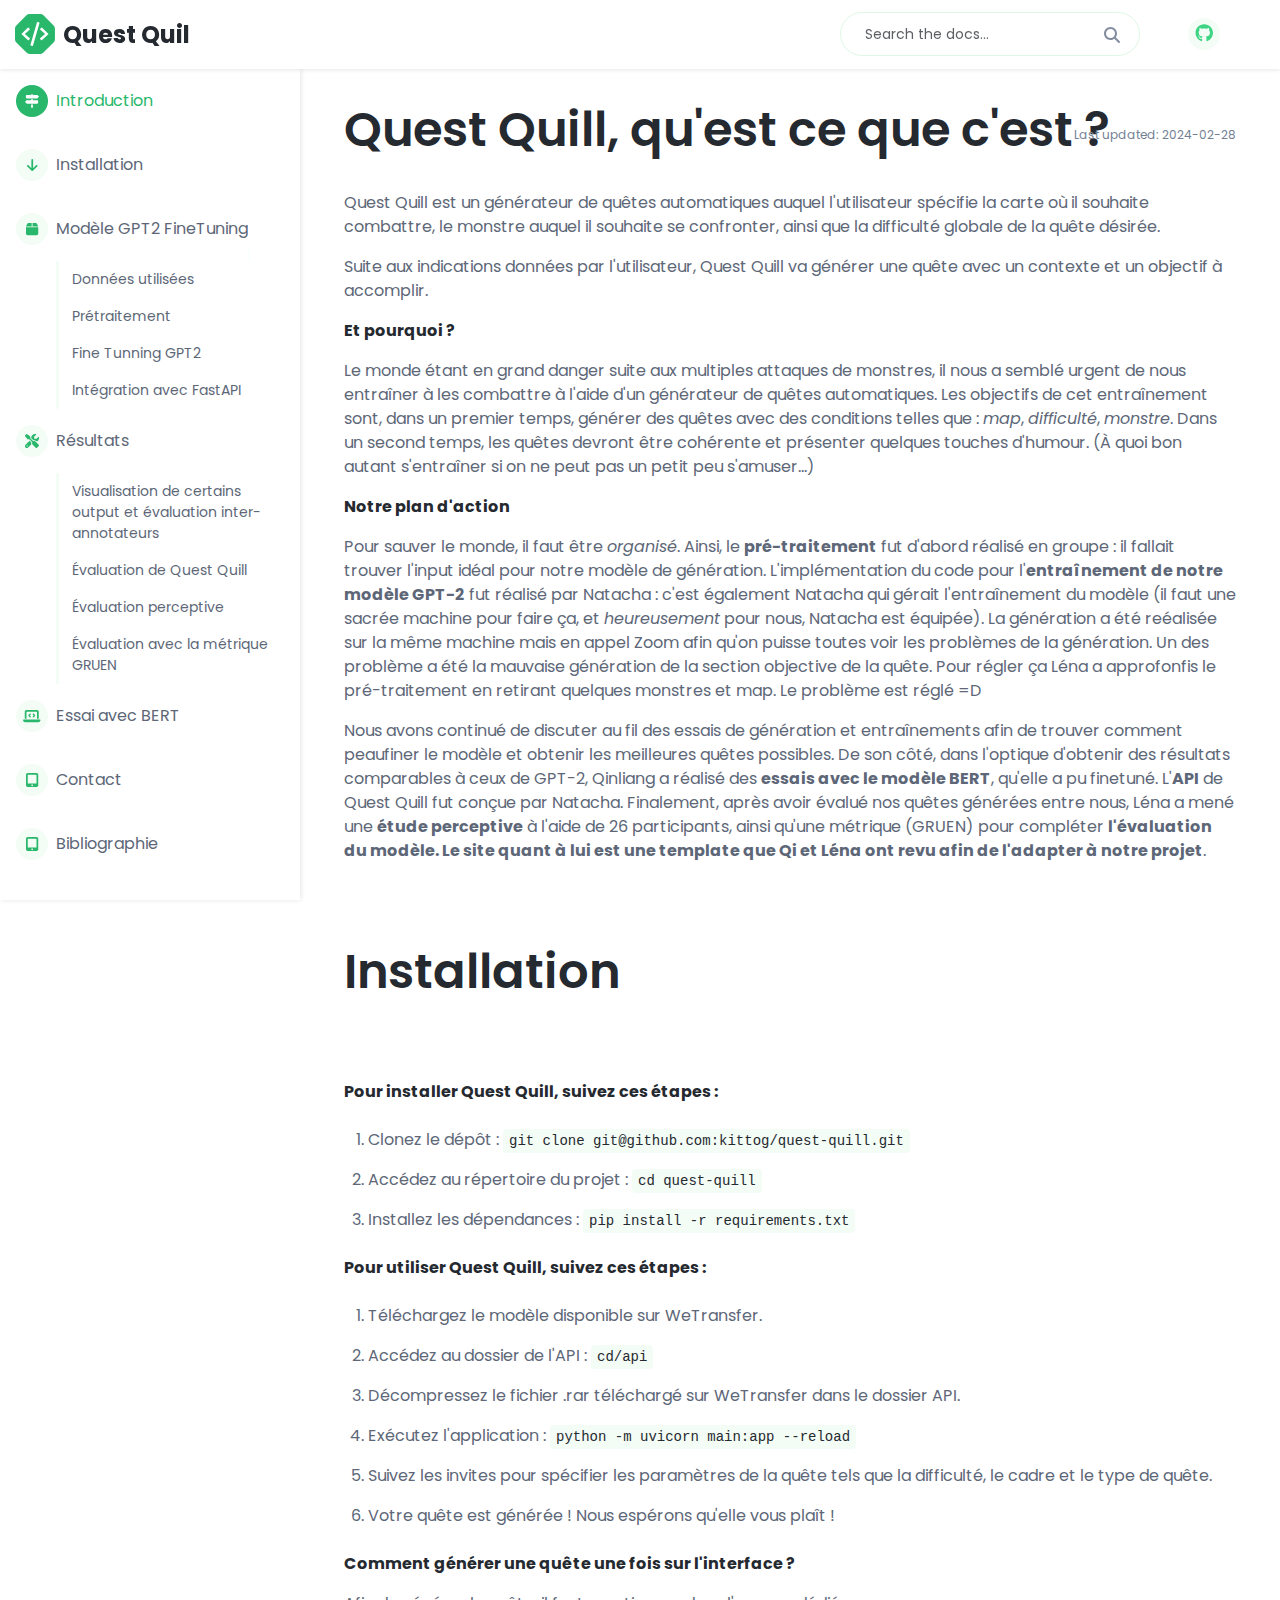
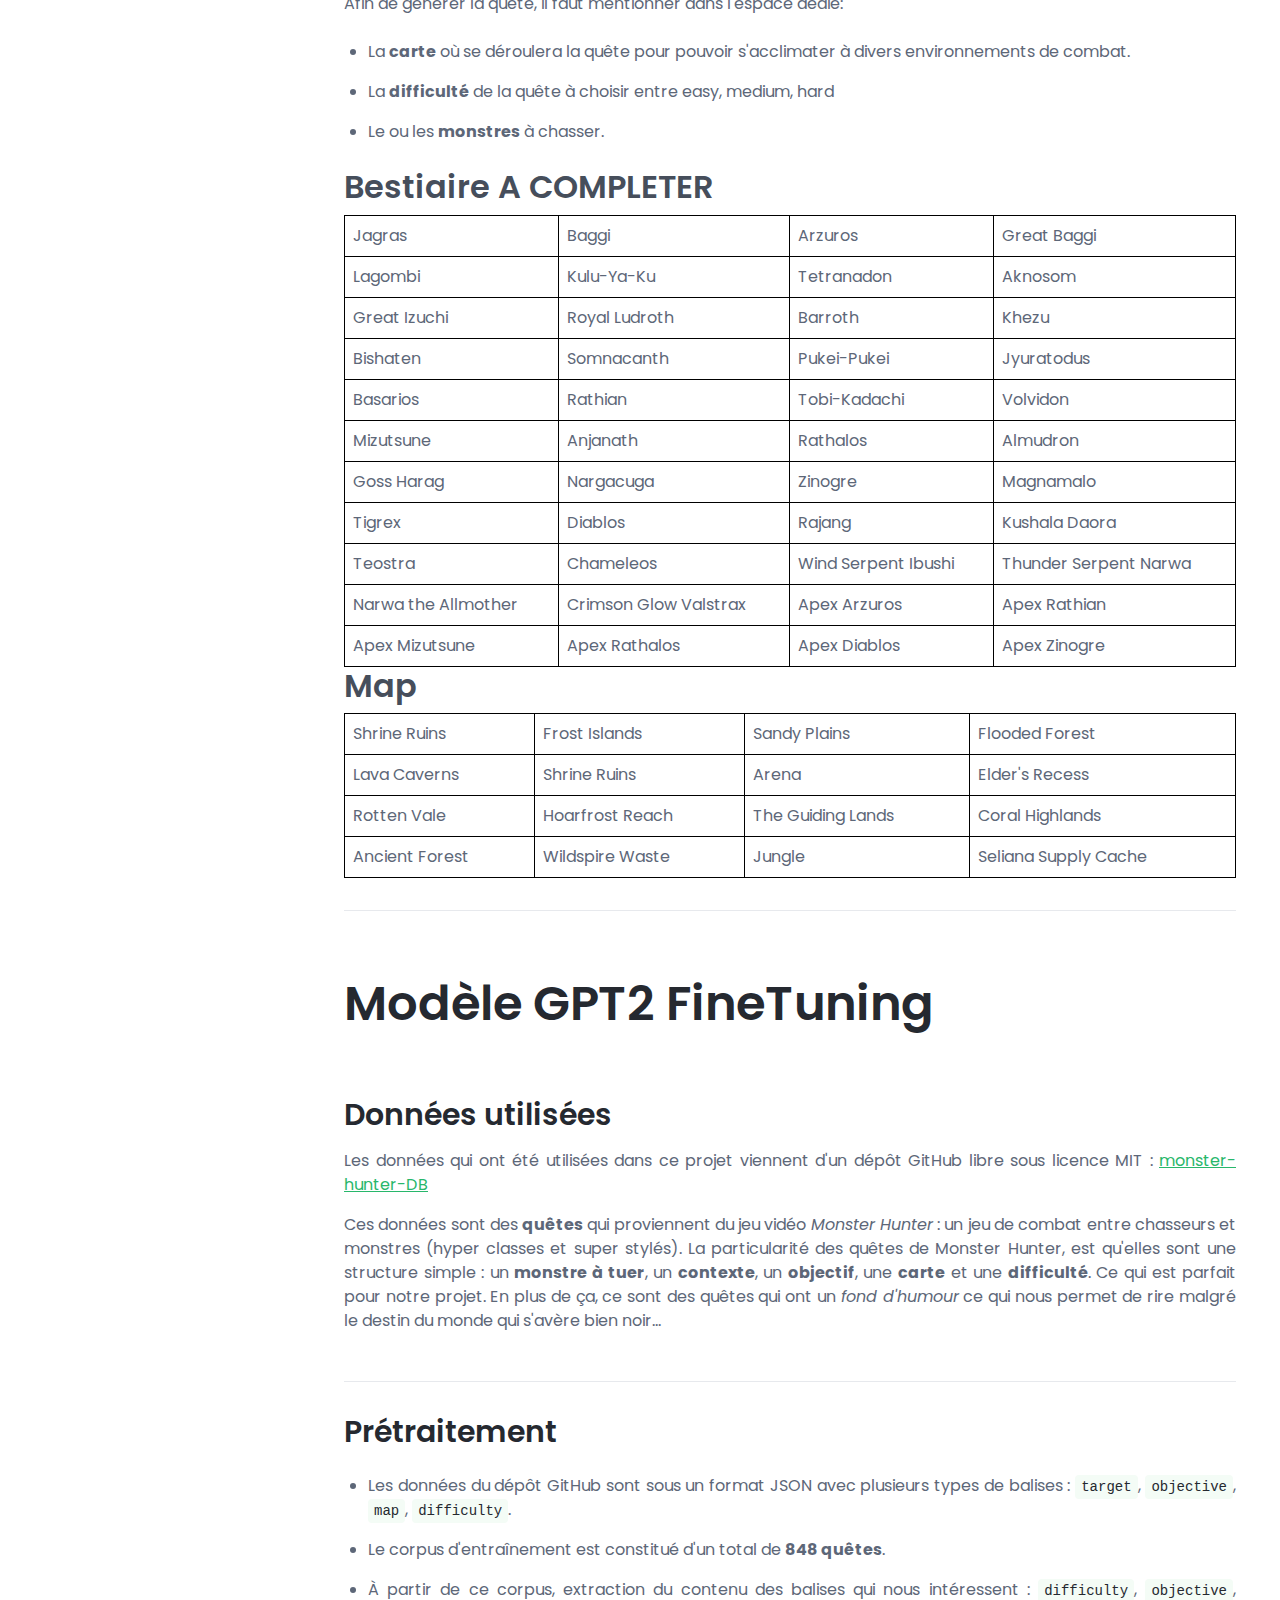
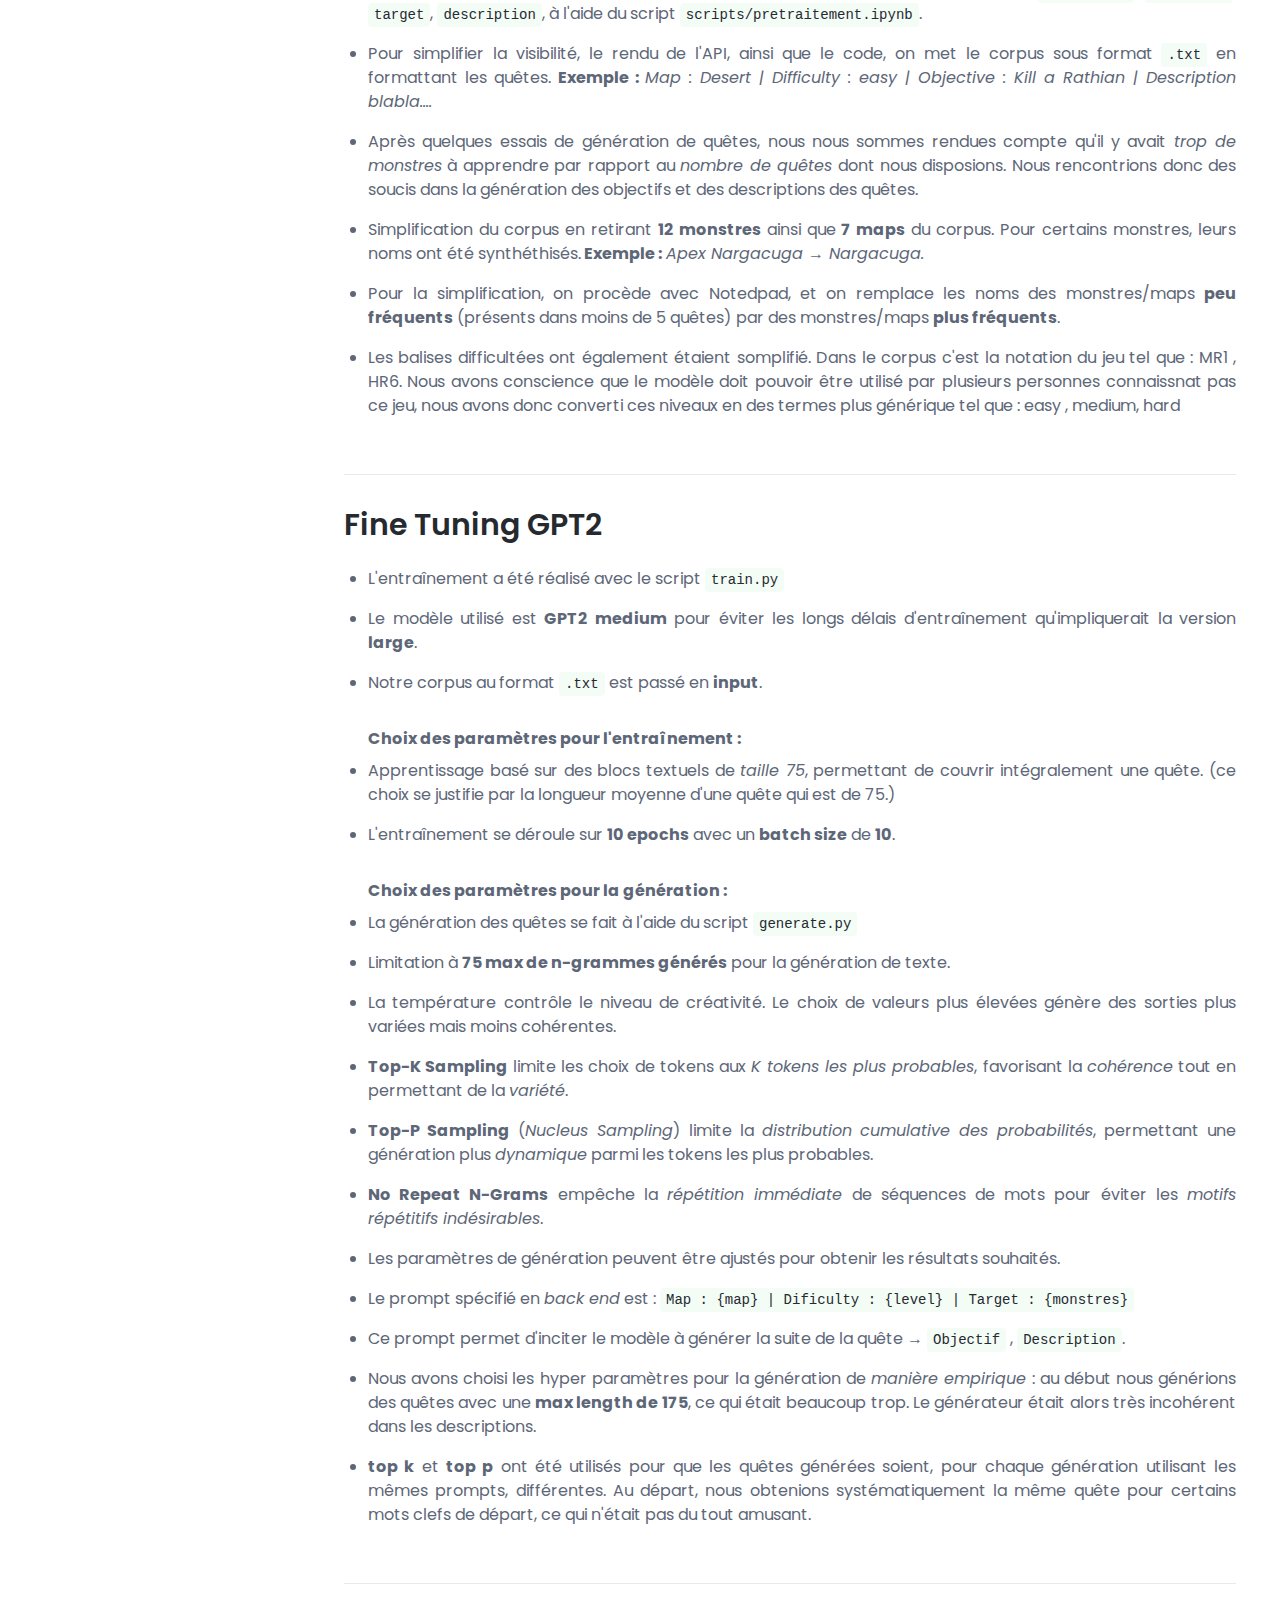
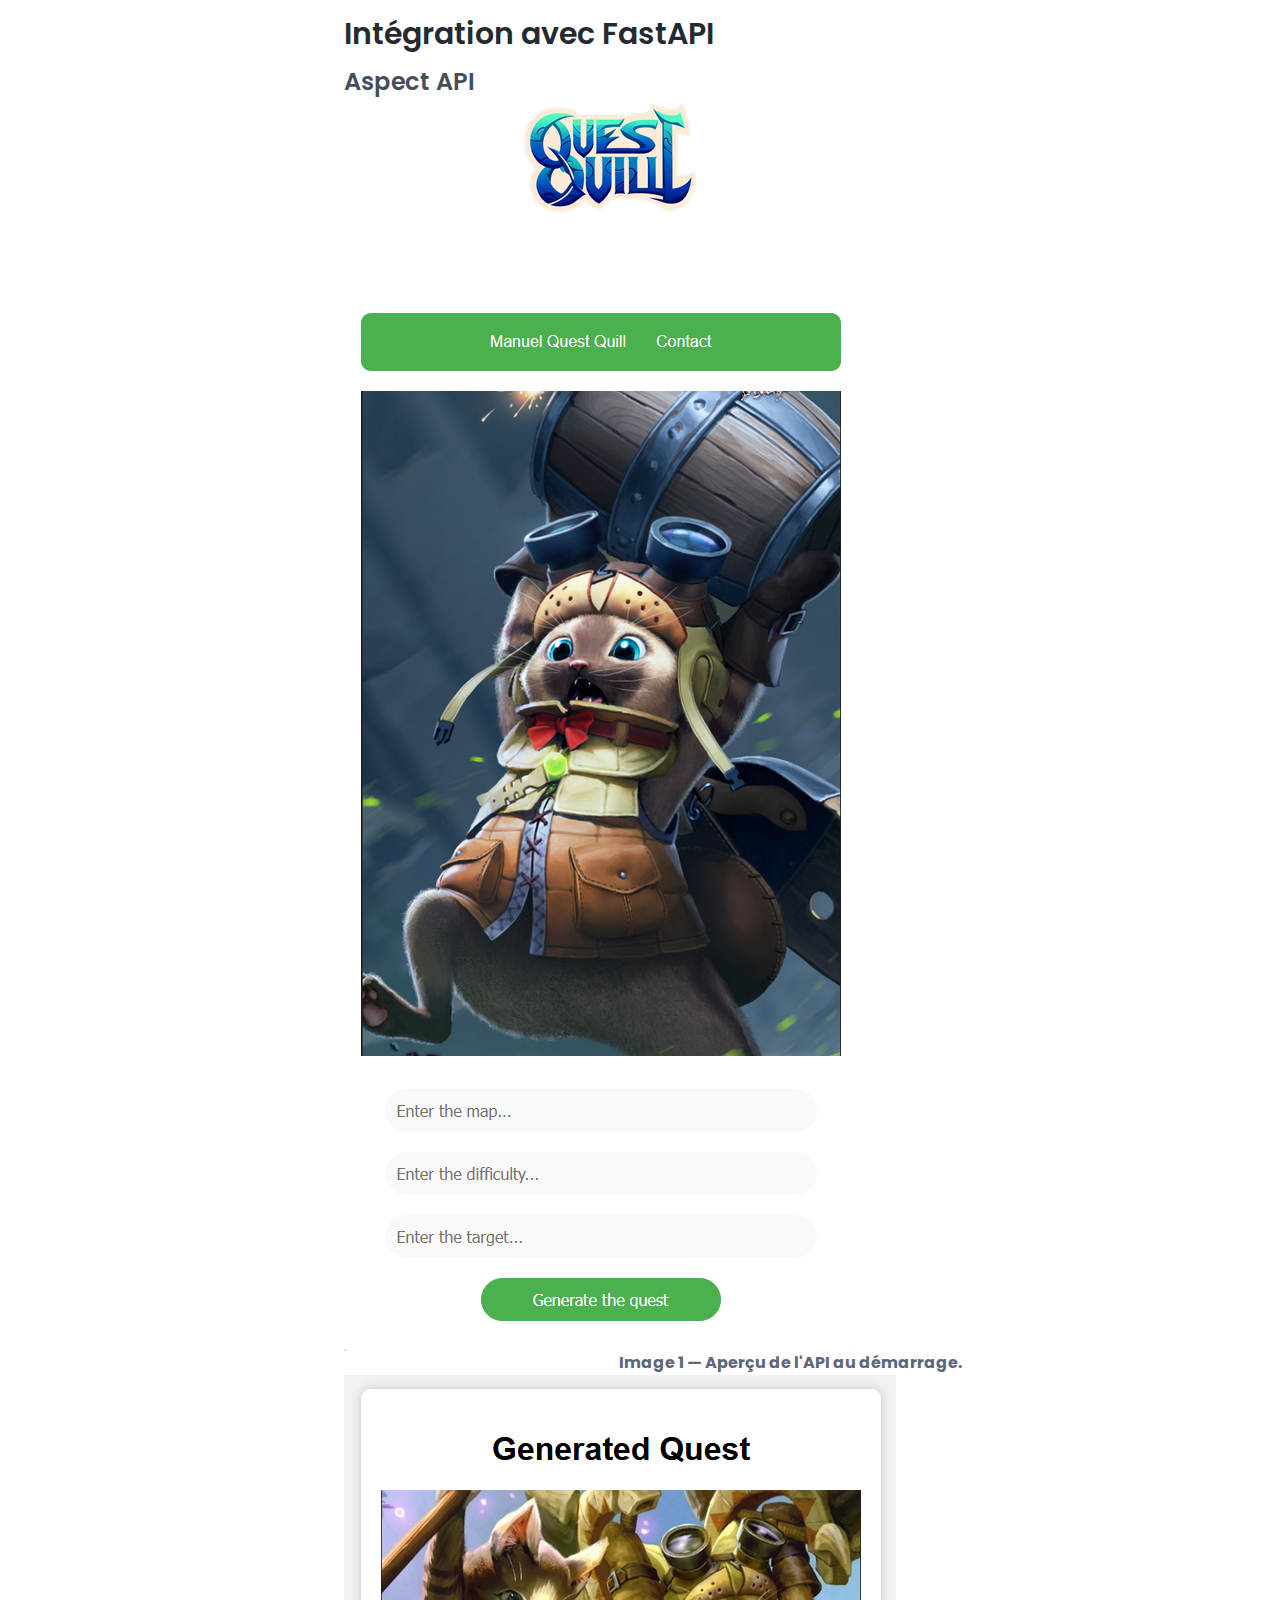
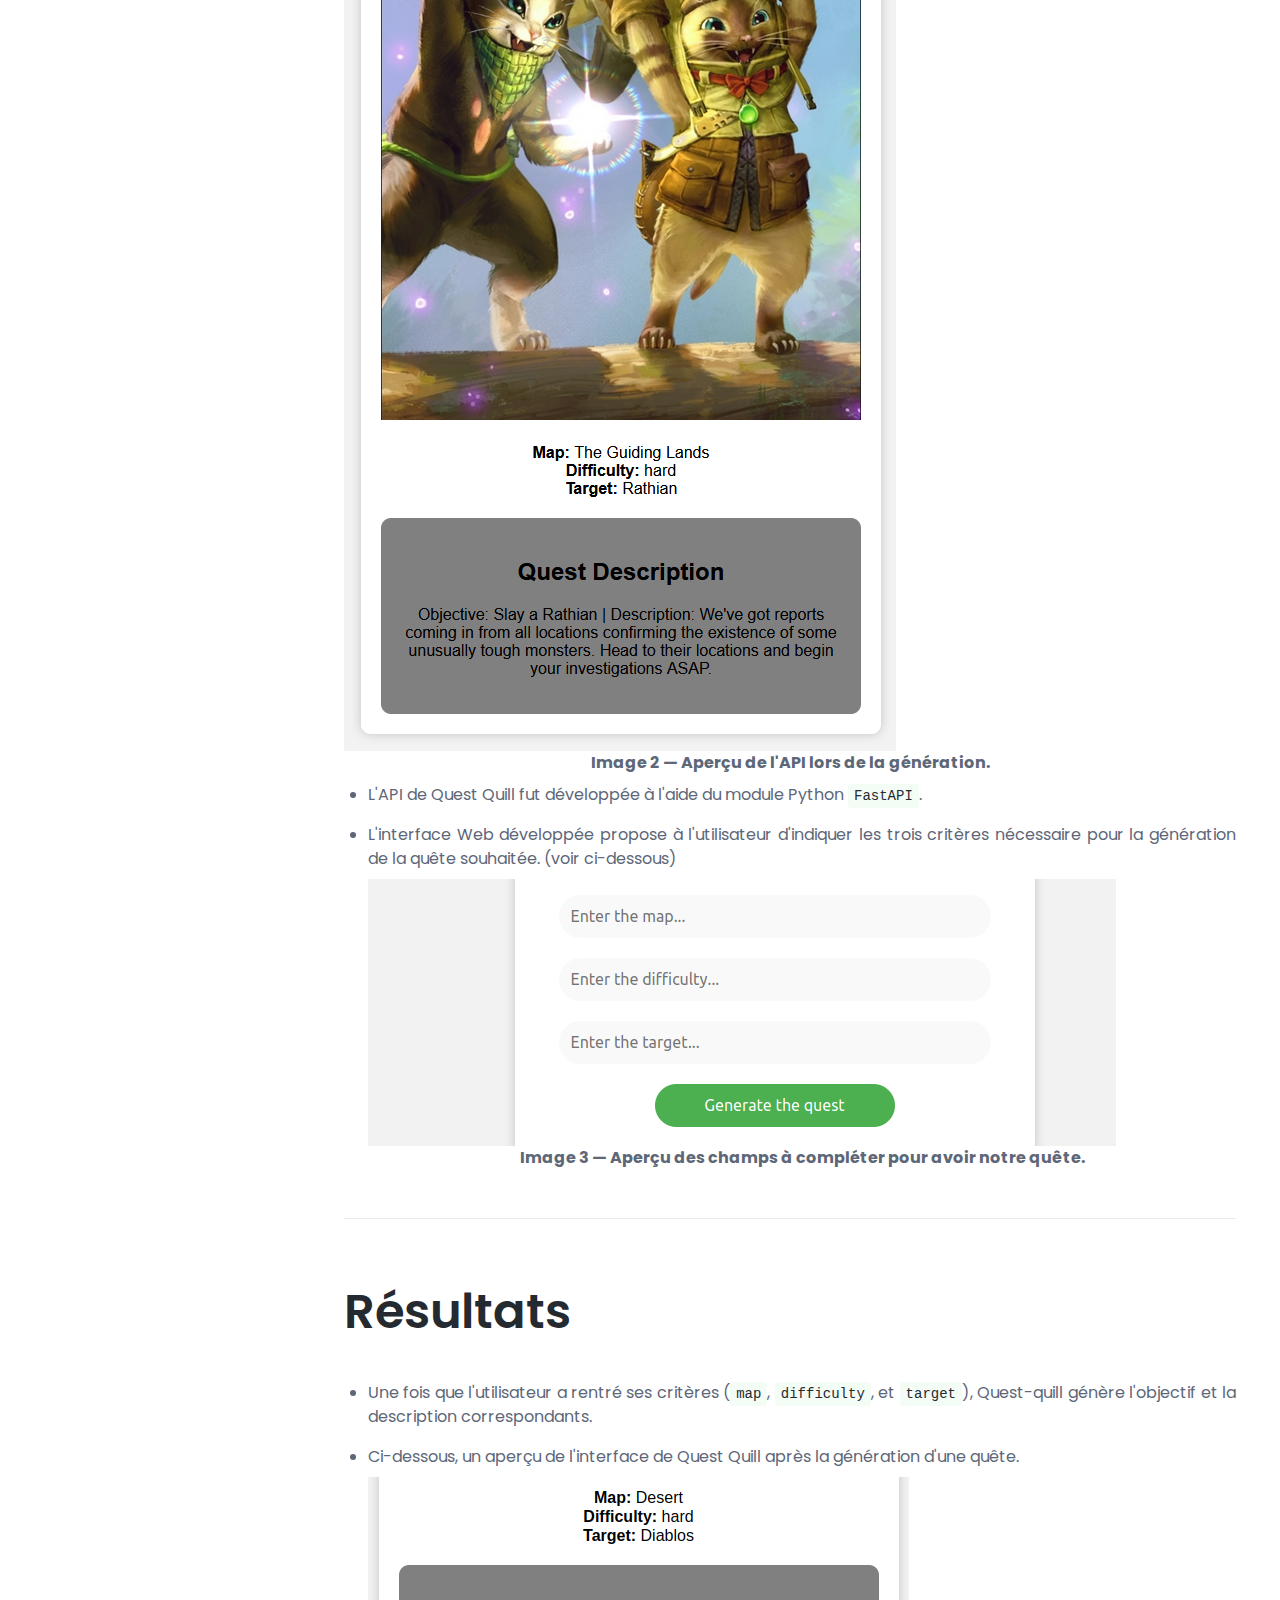
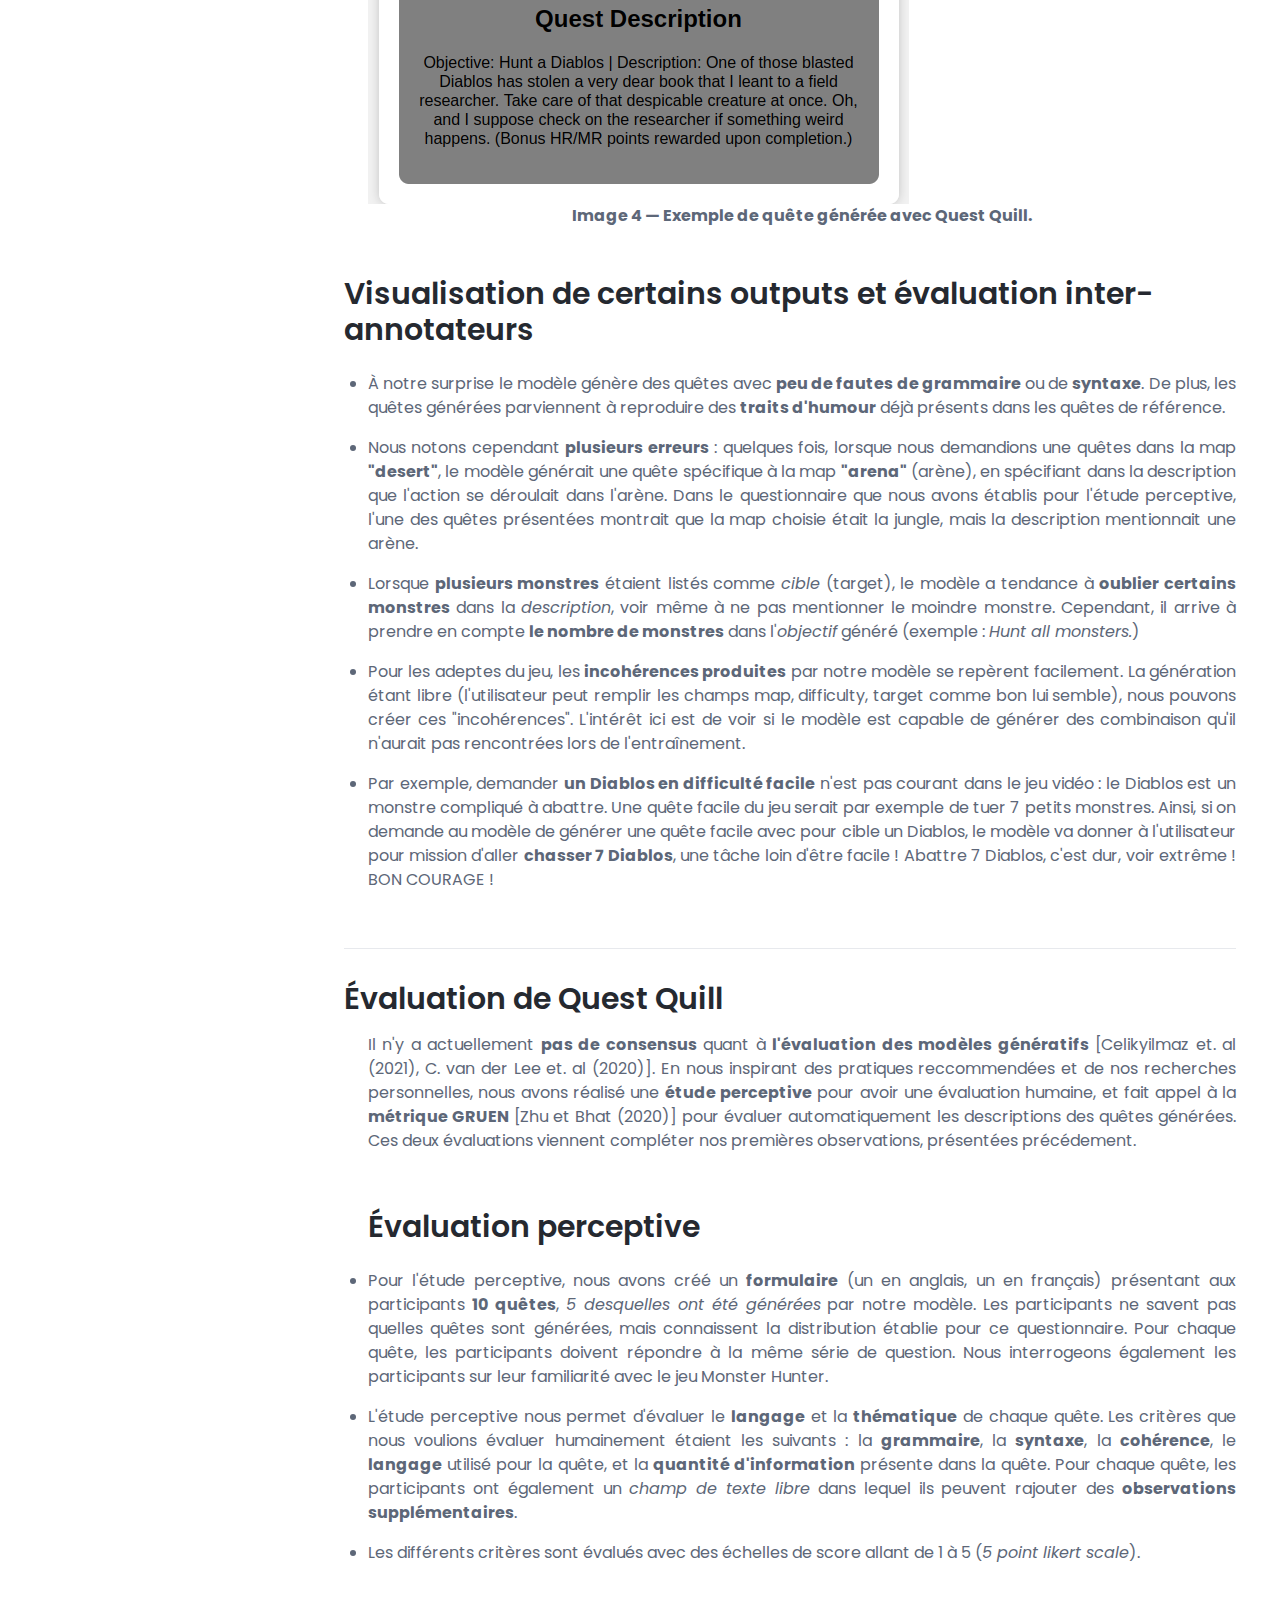
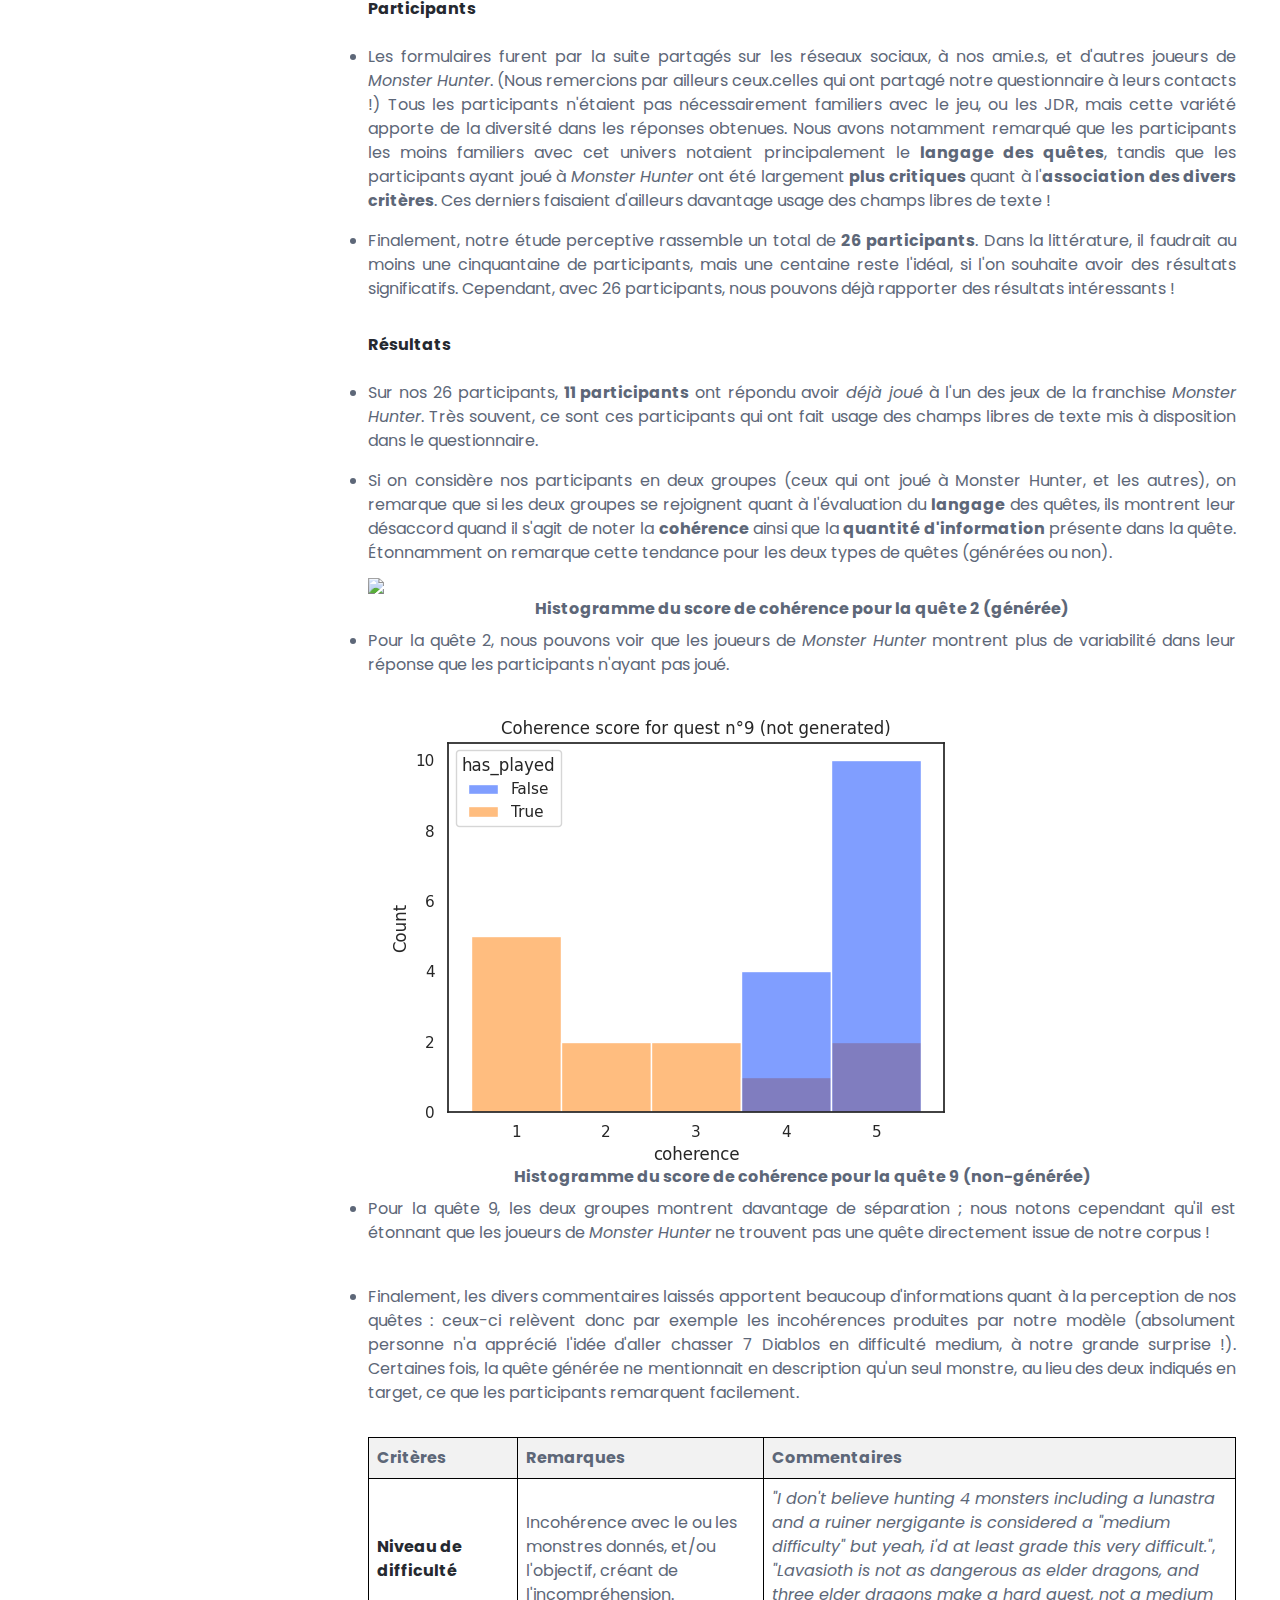
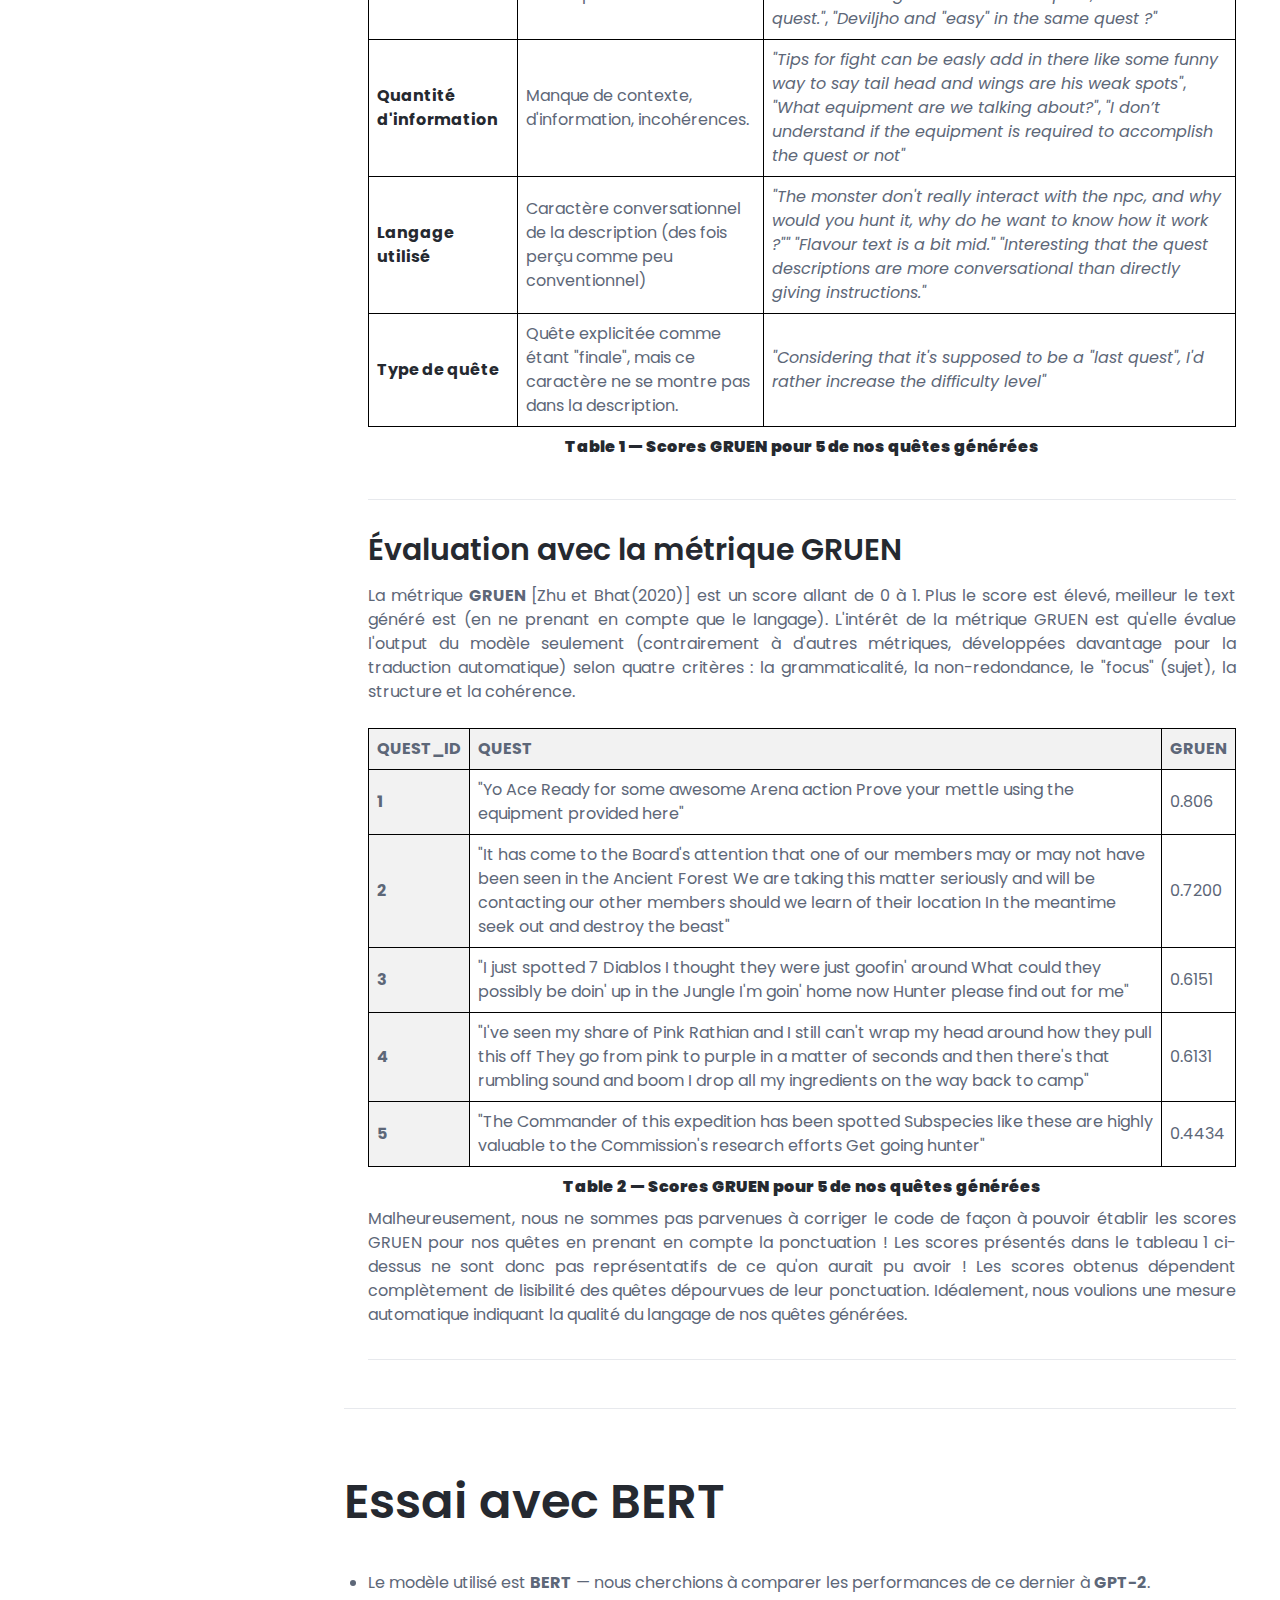
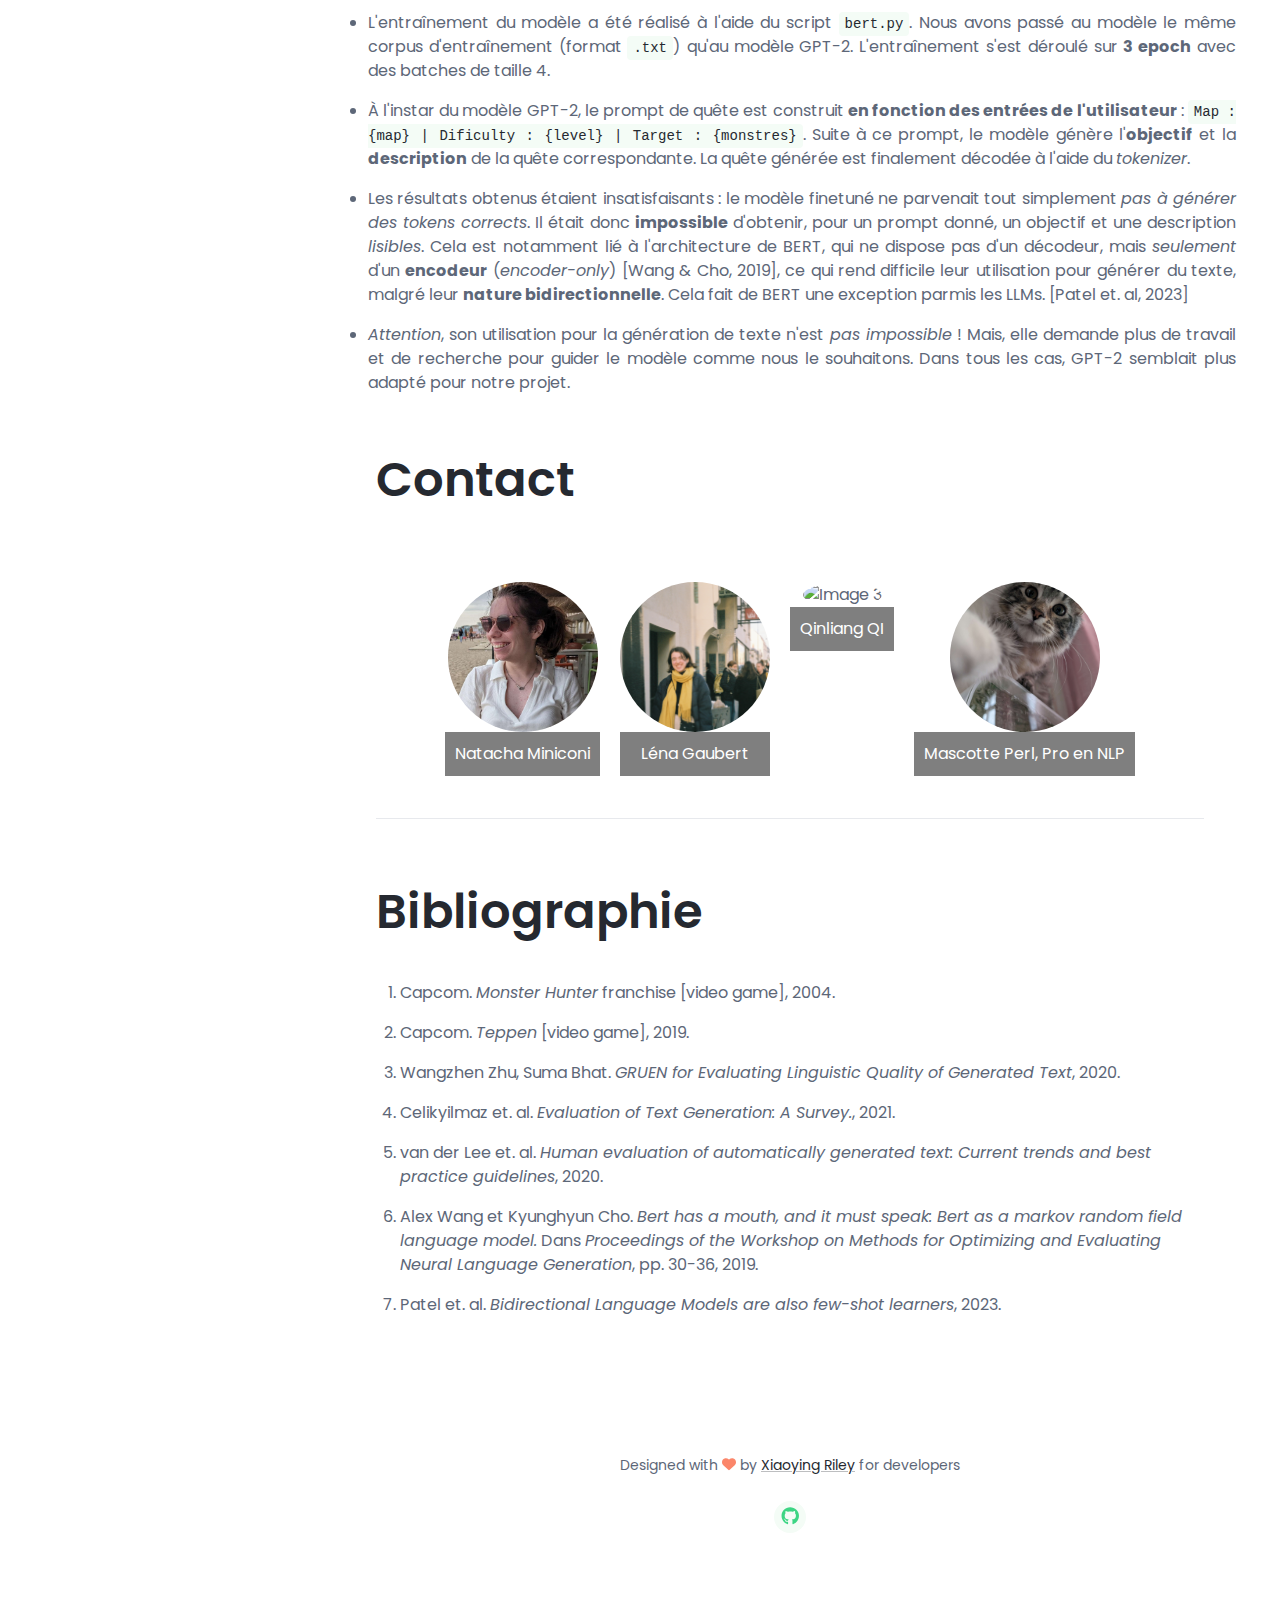
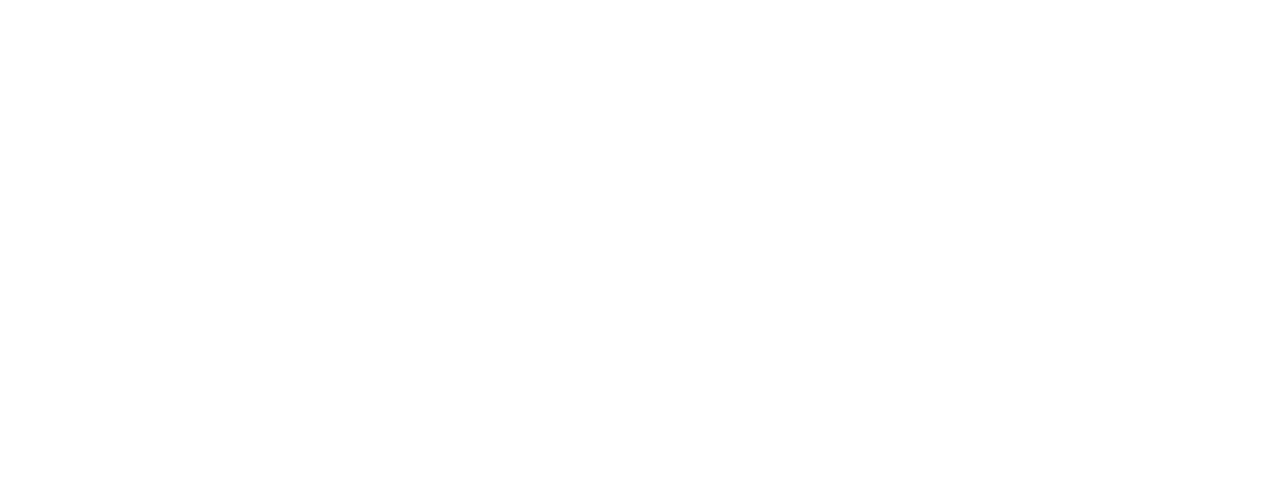
==== docs-page.html @ f028c957 "results" ====
<!DOCTYPE html>
<html lang="en">
<head>
    <title>Quest Quill</title>

    <!-- Meta -->
    <meta charset="utf-8">
    <meta http-equiv="X-UA-Compatible" content="IE=edge">
    <meta name="viewport" content="width=device-width, initial-scale=1.0">

    <meta name="description" content="Bootstrap 4 Template For Software Startups">
    <meta name="author" content="Xiaoying Riley at 3rd Wave Media">
    <link rel="shortcut icon" href="favicon.ico">

    <!-- Google Font -->
    <link href="https://fonts.googleapis.com/css?family=Poppins:300,400,500,600,700&display=swap" rel="stylesheet">

    <!-- FontAwesome JS-->
    <script defer src="assets/fontawesome/js/all.min.js"></script>

    <!-- Plugins CSS -->
    <link rel="stylesheet" href="//cdnjs.cloudflare.com/ajax/libs/highlight.js/9.15.2/styles/atom-one-dark.min.css">
    <link rel="stylesheet" href="assets/plugins/simplelightbox/simple-lightbox.min.css">

    <!-- Theme CSS -->
    <link id="theme-style" rel="stylesheet" href="assets/css/theme.css">

</head>

<body class="docs-page">
    <header class="header fixed-top">
        <div class="branding docs-branding">
            <div class="container-fluid position-relative py-2">
                <div class="docs-logo-wrapper">
					<button id="docs-sidebar-toggler" class="docs-sidebar-toggler docs-sidebar-visible me-2 d-xl-none" type="button">
	                    <span></span>
	                    <span></span>
	                    <span></span>
	                </button>
	                <div class="site-logo"><a class="navbar-brand" href="index.html"><img class="logo-icon me-2" src="assets/images/coderdocs-logo.svg" alt="logo"><span class="logo-text">Quest Quil<span class="text-alt"></span></span></a></div>
                </div><!--//docs-logo-wrapper-->
	            <div class="docs-top-utilities d-flex justify-content-end align-items-center">
	                <div class="top-search-box d-none d-lg-flex">
		                <form class="search-form">
				            <input type="text" placeholder="Search the docs..." name="search" class="form-control search-input">
				            <button type="submit" class="btn search-btn" value="Search"><i class="fas fa-search"></i></button>
				        </form>
	                </div>

					<ul class="social-list list-inline mx-md-3 mx-lg-5 mb-0 d-none d-lg-flex">
						<li class="list-inline-item"><a href="https://github.com/kittog/quest-quill"><i class="fab fa-github fa-fw"></i></a></li>
		            </ul><!--//social-list-->
	            </div><!--//docs-top-utilities-->
            </div><!--//container-->
        </div><!--//branding-->
    </header><!--//header-->


    <div class="docs-wrapper">
	    <div id="docs-sidebar" class="docs-sidebar">
		    <div class="top-search-box d-lg-none p-3">
                <form class="search-form">
		            <input type="text" placeholder="Search the docs..." name="search" class="form-control search-input">
		            <button type="submit" class="btn search-btn" value="Search"><i class="fas fa-search"></i></button>
		        </form>
            </div>
		    <nav id="docs-nav" class="docs-nav navbar">
			    <ul class="section-items list-unstyled nav flex-column pb-3">
				    <li class="nav-item section-title"><a class="nav-link scrollto active" href="#section-1"><span class="theme-icon-holder me-2"><i class="fas fa-map-signs"></i></span>Introduction</a></li>
				    <li class="nav-item section-title mt-3"><a class="nav-link scrollto" href="#section-2"><span class="theme-icon-holder me-2"><i class="fas fa-arrow-down"></i></span>Installation</a></li>

				    <li class="nav-item section-title mt-3"><a class="nav-link scrollto" href="#section-3"><span class="theme-icon-holder me-2"><i class="fas fa-box"></i></span>Modèle GPT2 FineTuning</a></li>
				    <li class="nav-item"><a class="nav-link scrollto" href="#item-3-1">Données utilisées</a></li>
				    <li class="nav-item"><a class="nav-link scrollto" href="#item-3-2">Prétraitement</a></li>
				    <li class="nav-item"><a class="nav-link scrollto" href="#item-3-3">Fine Tunning GPT2</a></li>
            <li class="nav-item"><a class="nav-link scrollto" href="#item-3-4">Intégration avec FastAPI</a></li>

				    <li class="nav-item section-title mt-3"><a class="nav-link scrollto" href="#section-5"><span class="theme-icon-holder me-2"><i class="fas fa-tools"></i></span>Résultats</a></li>
				    <li class="nav-item"><a class="nav-link scrollto" href="#item-4-1">Visualisation de certains output et évaluation inter-annotateurs</a></li>
				    <li class="nav-item"><a class="nav-link scrollto" href="#item-4-2">Évaluation de Quest Quill</a></li>
				    <li class="nav-item"><a class="nav-link scrollto" href="#item-4-2-1">Évaluation perceptive</a></li>
            <li class="nav-item"><a class="nav-link scrollto" href="#item-4-2-2">Évaluation avec la métrique GRUEN</a></li>
				    <li class="nav-item section-title mt-3"><a class="nav-link scrollto" href="#section-5"><span class="theme-icon-holder me-2"><i class="fas fa-laptop-code"></i></span>Essai avec BERT</a></li>
				    <li class="nav-item section-title mt-3"><a class="nav-link scrollto" href="#section-6"><span class="theme-icon-holder me-2"><i class="fas fa-tablet-alt"></i></span>Contact</a></li>
            <li class="nav-item section-title mt-3"><a class="nav-link scrollto" href="#section-7"><span class="theme-icon-holder me-2"><i class="fas fa-tablet-alt"></i></span>Bibliographie</a></li>


			    </ul>

		    </nav><!--//docs-nav-->
	    </div><!--//docs-sidebar-->
	    <div class="docs-content">
		    <div class="container">
			    <article class="docs-article" id="section-1">
				    <header class="docs-header">
					    <h1 class="docs-heading">Quest Quill, qu'est ce que c'est ? <span class="docs-time">Last updated: 2024-02-28</span></h1>
					    <section class="docs-intro">
						    <p>Quest Quill est un générateur de quêtes automatiques auquel l'utilisateur spécifie la carte où il souhaite combattre, le monstre auquel il souhaite se confronter, ainsi que la difficulté globale de la quête désirée.</p>
							<p>Suite aux indications données par l'utilisateur, Quest Quill va générer une quête avec un contexte et un objectif à accomplir.</p>
							<p style="text-align: justify;"><strong>Et pourquoi ?</strong></p>
							<p>Le monde étant en grand danger suite aux multiples attaques de monstres, il nous a semblé urgent de nous entraîner à les combattre à l'aide d'un générateur de quêtes automatiques. Les objectifs de cet entraînement sont,
                dans un premier temps, générer des quêtes avec des conditions telles que : <i>map</i>, <i>difficulté</i>, <i>monstre</i>. Dans un second temps, les quêtes devront être cohérente et présenter quelques touches d'humour.
                (À quoi bon autant s'entraîner si on ne peut pas un petit peu s'amuser...)</p>
                <p style="text-align: justify;"><strong>Notre plan d'action</strong></p>
                <p>Pour sauver le monde, il faut être <i>organisé</i>. Ainsi, le <b>pré-traitement</b> fut d'abord réalisé en groupe : il fallait trouver l'input idéal pour notre modèle de génération. L'implémentation du code pour l'<b>entraînement de notre modèle GPT-2</b> fut réalisé par Natacha : c'est également Natacha
                qui gérait l'entraînement du modèle (il faut une sacrée machine pour faire ça, et <i>heureusement</i> pour nous, Natacha est équipée). La génération a été reéalisée sur la même machine mais en appel Zoom afin qu'on puisse toutes voir les problèmes de la génération. Un des problème a été la mauvaise génération de la section objective de la quête. Pour régler ça Léna a approfonfis le pré-traitement en retirant quelques monstres et map. Le problème est réglé =D </p>
                <p> Nous avons continué de discuter
              au fil des essais de génération et entraînements afin de trouver comment peaufiner le modèle et obtenir les meilleures quêtes possibles. De son côté, dans l'optique d'obtenir des résultats comparables à ceux de GPT-2, Qinliang a réalisé des <b>essais avec le modèle BERT</b>,
            qu'elle a pu finetuné. L'<b>API</b> de Quest Quill fut conçue par Natacha. Finalement, après avoir évalué nos quêtes générées entre nous, Léna a mené une <b>étude perceptive</b> à l'aide de 26 participants,
          ainsi qu'une métrique (GRUEN) pour compléter <b>l'évaluation du modèle. Le site quant à lui est une template que Qi et Léna ont revu afin de l'adapter à notre projet</b>.</p>



						</section><!--//docs-intro-->


				    </header>



			    </article>

			    <article class="docs-article" id="section-2">
				    <header class="docs-header">
					    <h1 class="docs-heading">Installation</h1>
						<section class="docs-intro">

							<head>
						</section><!--//docs-intro-->

				    </header>
				     <section class="docs-section" id="item-2-1">
						<h2 class="section-heading"></h2>
						<p><strong>Pour installer Quest Quill, suivez ces étapes :</strong></p>

						<ol>
							<li>Clonez le dépôt : <code>git clone git@github.com:kittog/quest-quill.git</code></li>
							<li>Accédez au répertoire du projet : <code>cd quest-quill</code></li>
							<li>Installez les dépendances : <code>pip install -r requirements.txt</code></li>
						</ol>
						<p><strong>Pour utiliser Quest Quill, suivez ces étapes :</strong></p>

						<ol>
							<li>Téléchargez le modèle disponible sur WeTransfer.</li>
							<li>Accédez au dossier de l'API : <code>cd/api</code></li>
							<li>Décompressez le fichier .rar téléchargé sur WeTransfer dans le dossier API.</li>
							<li>Exécutez l'application : <code>python -m uvicorn main:app --reload</code></li>
							<li>Suivez les invites pour spécifier les paramètres de la quête tels que la difficulté, le cadre et le type de quête.</li>
							<li>Votre quête est générée ! Nous espérons qu'elle vous plaît !</li>
						</ol>
						<p><strong>Comment générer une quête une fois sur l'interface ?</strong> </p>
						<p>Afin de générer la quête, il faut mentionner dans l'espace dédié:</p>

								<ul>
									<li>La <b>carte</b> où se déroulera la quête pour pouvoir s'acclimater à divers environnements de combat.</li>
									<li>La <b>difficulté</b> de la quête à choisir entre easy, medium, hard</li>
									<li>Le ou les <b>monstres</b> à chasser.</li>
								</ul>				    <style>
									table {
										width: 100%;
										border-collapse: collapse;
									}
									th, td {
										border: 1px solid black;
										padding: 8px;
										text-align: left;
									}
									th {
										background-color: #f2f2f2;
									}
								</style>
							</head>
							<body>

							<h2>Bestiaire A COMPLETER</h2>

							<table>
								<tr>
									<td>Jagras</td>
									<td>Baggi</td>
									<td>Arzuros</td>
									<td>Great Baggi</td>
								</tr>
								<tr>
									<td>Lagombi</td>
									<td>Kulu-Ya-Ku</td>
									<td>Tetranadon</td>
									<td>Aknosom</td>
								</tr>
								<tr>
									<td>Great Izuchi</td>
									<td>Royal Ludroth</td>
									<td>Barroth</td>
									<td>Khezu</td>
								</tr>
								<tr>
									<td>Bishaten</td>
									<td>Somnacanth</td>
									<td>Pukei-Pukei</td>
									<td>Jyuratodus</td>
								</tr>
								<tr>
									<td>Basarios</td>
									<td>Rathian</td>
									<td>Tobi-Kadachi</td>
									<td>Volvidon</td>
								</tr>
								<tr>
									<td>Mizutsune</td>
									<td>Anjanath</td>
									<td>Rathalos</td>
									<td>Almudron</td>
								</tr>
								<tr>
									<td>Goss Harag</td>
									<td>Nargacuga</td>
									<td>Zinogre</td>
									<td>Magnamalo</td>
								</tr>
								<tr>
									<td>Tigrex</td>
									<td>Diablos</td>
									<td>Rajang</td>
									<td>Kushala Daora</td>
								</tr>
								<tr>
									<td>Teostra</td>
									<td>Chameleos</td>
									<td>Wind Serpent Ibushi</td>
									<td>Thunder Serpent Narwa</td>
								</tr>
								<tr>
									<td>Narwa the Allmother</td>
									<td>Crimson Glow Valstrax</td>
									<td>Apex Arzuros</td>
									<td>Apex Rathian</td>
								</tr>
								<tr>
									<td>Apex Mizutsune</td>
									<td>Apex Rathalos</td>
									<td>Apex Diablos</td>
									<td>Apex Zinogre</td>
								</tr>
							</table>

							</body>

							<h2>Map</h2>
							<table>
								<tr>
									<td>Shrine Ruins</td>
									<td>Frost Islands</td>
									<td>Sandy Plains</td>
									<td>Flooded Forest</td>
								</tr>
								<tr>
									<td>Lava Caverns</td>
									<td>Shrine Ruins</td>
									<td>Arena</td>
									<td>Elder's Recess</td>
								</tr>
								<tr>
									<td>Rotten Vale</td>
									<td>Hoarfrost Reach</td>
									<td>The Guiding Lands</td>
									<td>Coral Highlands</td>
								</tr>
								<tr>
									<td>Ancient Forest</td>
									<td>Wildspire Waste</td>
									<td>Jungle</td>
									<td>Seliana Supply Cache</td>
								</tr>
							</table>					</section><!--//section-->

			    </article><!--//docs-article-->

			    <article class="docs-article" id="section-3">
				    <header class="docs-header">
					    <h1 class="docs-heading">Modèle GPT2 FineTuning</h1>
					    <section class="docs-intro">
				</section><!--//docs-intro-->
				    </header>
				     <section class="docs-section" id="item-3-1">
						<h2 class="section-heading">Données utilisées</h2>
						<p style="text-align: justify;"> Les données qui ont été utilisées dans ce projet viennent d'un dépôt GitHub libre sous licence MIT : <a href="https://github.com/CrimsonNynja/monster-hunter-DB/tree/master">monster-hunter-DB</a></p>
						<p style="text-align: justify;">Ces données sont des <b>quêtes</b> qui proviennent du jeu vidéo <em>Monster Hunter</em> : un jeu de combat entre chasseurs et monstres (hyper classes et super stylés). La particularité des quêtes de Monster Hunter,
             est qu'elles sont une structure simple : un <b>monstre à tuer</b>, un <b>contexte</b>, un <b>objectif</b>, une <b>carte</b> et une <b>difficulté</b>. Ce qui est parfait pour notre projet.
             En plus de ça, ce sont des quêtes qui ont un <em>fond d'humour</em> ce qui nous permet de rire malgré le destin du monde qui s'avère bien noir...</p>
					</p>					</section><!--//section-->

					<section class="docs-section" id="item-3-2">
						<h2 class="section-heading">Prétraitement</h2>

					<p>
							<ul style="text-align: justify;">
								<li>Les données du dépôt GitHub sont sous un format JSON avec plusieurs types de balises : <code>target</code>, <code>objective</code>, <code>map</code>, <code>difficulty</code>.</li>
								<li>Le corpus d'entraînement est constitué d'un total de <b>848 quêtes</b>.</li>
								<li>À partir de ce corpus, extraction du contenu des balises qui nous intéressent : <code>difficulty</code>, <code>objective</code>, <code>target</code>, <code>description</code>, à l'aide du script <code>scripts/pretraitement.ipynb</code>.</li>
								<li>Pour simplifier la visibilité, le rendu de l'API, ainsi que le code, on met le corpus sous format <code>.txt</code> en formattant les quêtes. <b>Exemple : </b> <i>Map : Desert | Difficulty : easy | Objective : Kill a Rathian | Description blabla....</i></li>
                <li>Après quelques essais de génération de quêtes, nous nous sommes rendues compte qu'il y avait <em>trop de monstres</em> à apprendre par rapport au <em>nombre de quêtes</em> dont nous disposions. Nous rencontrions donc
                des soucis dans la génération des objectifs et des descriptions des quêtes.</li>
                <li>Simplification du corpus en retirant <b>12 monstres</b> ainsi que <b>7 maps</b> du corpus. Pour certains monstres, leurs noms ont été synthéthisés.<b> Exemple :</b> <i>Apex Nargacuga → Nargacuga.</i>
                <li>Pour la simplification, on procède avec Notedpad, et on remplace les noms des monstres/maps <b>peu fréquents</b>
              (présents dans moins de 5 quêtes) par des monstres/maps <b>plus fréquents</b>.</li>
			  <li>Les balises difficultées ont également étaient somplifié. Dans le corpus c'est la notation du jeu tel que : MR1 , HR6. Nous avons conscience que le modèle doit pouvoir être utilisé par plusieurs personnes connaissnat pas ce jeu, nous avons donc converti ces niveaux en des termes plus générique tel que : easy , medium, hard</li>
							</ul>

					</p>					</section><!--//section-->

					<section class="docs-section" id="item-3-3">
						<h2 class="section-heading">Fine Tuning GPT2</h2>
						<ul style="text-align: justify;">
							<li>L'entraînement a été réalisé avec le script <code>train.py</code></li>
							<li>Le modèle utilisé est <b>GPT2 medium</b> pour éviter les longs délais d'entraînement qu'impliquerait la version <b>large</b>.</li>
							<li>Notre corpus au format <code>.txt</code> est passé en <b>input</b>.</li>
              <br/>
              <b>Choix des paramètres pour l'entraînement :</b>
              <li>Apprentissage basé sur des blocs textuels de <em>taille 75</em>, permettant de couvrir intégralement une quête. (ce choix se justifie par la longueur moyenne d'une quête qui est de 75.)</li>
							<li>L'entraînement se déroule sur <b>10 epochs</b> avec un <b>batch size</b> de <b>10</b>.</li>
              <br/>
              <b>Choix des paramètres pour la génération :</b>
              <li>La génération des quêtes se fait à l'aide du script <code>generate.py</code></li>
							<li>Limitation à <b>75 max de n-grammes générés</b> pour la génération de texte.</li>
							<li>La température contrôle le niveau de créativité. Le choix de valeurs plus élevées génère des sorties plus variées mais moins cohérentes.</li>
							<li><b>Top-K Sampling</b> limite les choix de tokens aux <em>K tokens les plus probables</em>, favorisant la <em>cohérence</em> tout en permettant de la <em>variété</em>.</li>
							<li><b>Top-P Sampling</b> (<i>Nucleus Sampling</i>) limite la <em>distribution cumulative des probabilités</em>, permettant une génération plus <em>dynamique</em> parmi les tokens les plus probables.</li>
							<li><b>No Repeat N-Grams</b> empêche la <em>répétition immédiate</em> de séquences de mots pour éviter les <em>motifs répétitifs indésirables</em>.</li>
							<li>Les paramètres de génération peuvent être ajustés pour obtenir les résultats souhaités.</li>
							<li>Le prompt spécifié en <em>back end</em> est :  <code>Map : {map} | Dificulty : {level} | Target : {monstres}</code> </li>
							<li>Ce prompt permet d'inciter le modèle à générer la suite de la quête → <code>Objectif</code> , <code>Description</code>.</li>
							<li> Nous avons choisi les hyper paramètres pour la génération de <em>manière empirique</em> : au début nous générions des quêtes avec une <b>max length de 175</b>, ce qui était beaucoup trop. Le générateur était alors très incohérent dans les descriptions.</li>
							<li><b>top k</b> et <b>top p</b> ont été utilisés pour que les quêtes générées soient, pour chaque génération utilisant les mêmes prompts, différentes. Au départ, nous obtenions systématiquement la même quête pour certains mots clefs de départ, ce qui n'était pas du tout amusant.</li>

						</ul>

					</p>					</section><!--//section-->
			    <!--//docs-article-->

          <section class="docs-section" id="item-3-4">
						<h2 class="section-heading">Intégration avec FastAPI</h2>
						<h3>Aspect API</h3>
						<img src="image/interf.png">
						<center><figcaption><b>Image 1 — Aperçu de l'API au démarrage.</b></figcaption></center>
						<img src="image/interf2.png">
						<center><figcaption><b>Image 2 — Aperçu de l'API lors de la génération.</b></figcaption></center>
						<ul style="text-align: justify;">
								<li>L'API de Quest Quill fut développée à l'aide du module Python <code>FastAPI</code>.</li>
								<li>L'interface Web développée propose à l'utilisateur d'indiquer les trois critères nécessaire pour la génération de la quête souhaitée. (voir ci-dessous)</li>
                <figure>
                <img src="image/exemple.png">
                <center><figcaption><b>Image 3 — Aperçu des champs à compléter pour avoir notre quête.</b></figcaption></center>
              </figure>
										</ul>						</section><!--//docs-intro-->

				    </header>

			    </article><!--//docs-article-->

			    <article class="docs-article" id="section-4">
				    <header class="docs-header">
					    <h1 class="docs-heading">Résultats</h1>
					    <section class="docs-intro">
							<ul style="text-align: justify;">
								<li>Une fois que l'utilisateur a rentré ses critères (<code>map</code>, <code>difficulty</code>, et <code>target</code>), Quest-quill génère l'objectif et la description
                correspondants.</li>
								<li>Ci-dessous, un aperçu de l'interface de Quest Quill après la génération d'une quête.</li>
                <figure>
                <img src="image/exemple2.png">
                <center><figcaption><b>Image 4 — Exemple de quête générée avec Quest Quill.</b></figcaption></center>
              </figure>
										</ul>						</section><!--//docs-intro-->
				    </header>
				     <section class="docs-section" id="item-4-1">
						<h2 class="section-heading">
							Visualisation de certains outputs et évaluation inter-annotateurs</h2>
						<ul style="text-align: justify;">
							<li>À notre surprise le modèle génère des quêtes avec <b>peu de fautes de grammaire</b> ou de <b>syntaxe</b>. De plus, les quêtes générées parviennent à reproduire des <b>traits d'humour</b> déjà présents dans les quêtes de référence.</li>
							<li>Nous notons cependant <b>plusieurs erreurs</b> : quelques fois, lorsque nous demandions une quêtes dans la map <b>"desert"</b>, le modèle générait une quête spécifique à la map <b>"arena"</b> (arène), en spécifiant dans la description que l'action se déroulait dans l'arène. Dans
              le questionnaire que nous avons établis pour l'étude perceptive, l'une des quêtes présentées montrait que la map choisie était la jungle, mais la description mentionnait une arène.</li>
							<li>Lorsque <b>plusieurs monstres</b> étaient listés comme <i>cible</i> (target), le modèle a tendance à <b>oublier certains monstres</b> dans la <i>description</i>, voir même à ne pas mentionner le moindre monstre. Cependant, il arrive à prendre
              en compte <b>le nombre de monstres</b> dans l'<i>objectif</i> généré (exemple : <i>Hunt all monsters.</i>)</li>
							<li>Pour les adeptes du jeu, les <b>incohérences produites</b> par notre modèle se repèrent facilement. La génération étant libre (l'utilisateur peut remplir les champs map, difficulty, target comme bon lui semble), nous pouvons créer ces "incohérences". L'intérêt ici est
              de voir si le modèle est capable de générer des combinaison qu'il n'aurait pas rencontrées lors de l'entraînement.</li>
							<li>Par exemple, demander <b>un Diablos en difficulté facile</b> n'est pas courant dans le jeu vidéo : le Diablos est un monstre compliqué à abattre. Une quête facile du jeu serait par exemple de tuer 7 petits monstres. Ainsi, si on demande au modèle de générer
                une quête facile avec pour cible un Diablos, le modèle va donner à l'utilisateur pour mission d'aller <b>chasser 7 Diablos</b>, une tâche loin d'être facile ! Abattre 7 Diablos, c'est dur, voir extrême ! BON COURAGE !</li>

									</ul>

						</p>					</section><!--//section-->

					<section class="docs-section" id="item-4-2">
						<h2 class="section-heading">Évaluation de Quest Quill</h2>
						<ul style="text-align: justify;">

							Il n'y a actuellement <b>pas de consensus</b> quant à <b>l'évaluation des modèles génératifs</b> [Celikyilmaz et. al (2021), C. van der Lee et. al (2020)]. En nous inspirant des pratiques reccommendées et de nos recherches personnelles,
              nous avons réalisé une <b>étude perceptive</b> pour avoir une évaluation humaine, et fait appel à la <b>métrique GRUEN</b> [Zhu et Bhat (2020)] pour évaluer automatiquement les descriptions des quêtes générées. Ces deux évaluations
              viennent compléter nos premières observations, présentées précédement.
              <br />
              <br />
              <section class="docs-section" id="item-4-2-1">
              <h3 class="section-heading">Évaluation perceptive</h3>
							<li>Pour l'étude perceptive, nous avons créé un <b>formulaire</b> (un en anglais, un en français) présentant aux participants <b>10 quêtes</b>, <em>5 desquelles ont été générées</em> par notre modèle. Les participants ne savent pas quelles quêtes sont générées, mais connaissent la distribution établie pour ce questionnaire. Pour chaque quête, les participants doivent répondre à la même série de question.  Nous interrogeons également les participants sur leur familiarité avec le jeu Monster Hunter.</li>
							<li>L'étude perceptive nous permet d'évaluer le <b>langage</b> et la <b>thématique</b> de chaque quête. Les critères que nous voulions évaluer humainement étaient les suivants : la <b>grammaire</b>, la <b>syntaxe</b>, la <b>cohérence</b>, le <b>langage</b> utilisé pour la quête, et la <b>quantité d'information</b> présente dans la quête. Pour chaque quête, les participants ont également un <em>champ de texte libre</em> dans lequel ils peuvent rajouter des <b>observations supplémentaires</b>. </li>
							<li>Les différents critères sont évalués avec des échelles de score allant de 1 à 5 (<i>5 point likert scale</i>).</li>
              <br/>
              <p style="text-align: justify;"><strong>Participants</strong></p>
              <li>Les formulaires furent par la suite partagés sur les réseaux sociaux, à nos ami.e.s, et d'autres joueurs de <em>Monster Hunter</em>.
                (Nous remercions par ailleurs ceux.celles qui ont partagé notre questionnaire à leurs contacts !) Tous les participants n'étaient pas nécessairement familiers
                avec le jeu, ou les JDR, mais cette variété apporte de la diversité dans les réponses obtenues. Nous avons notamment remarqué que les participants
                les moins familiers avec cet univers notaient principalement le <b>langage des quêtes</b>, tandis que les participants ayant joué à <i>Monster Hunter</i> ont été largement
                <b>plus critiques</b> quant à l'<b>association des divers critères</b>. Ces derniers faisaient d'ailleurs davantage usage des champs libres de texte !</li>

                <li>Finalement, notre étude perceptive rassemble un total de <b>26 participants</b>. Dans la littérature, il faudrait au moins une cinquantaine de participants, mais une
                  centaine reste l'idéal, si l'on souhaite avoir des résultats significatifs. Cependant, avec 26 participants, nous pouvons déjà rapporter des résultats intéressants !</li>
                <br/>
                <p style="text-align: justify;"><strong>Résultats</strong></p>
                <li>Sur nos 26 participants, <b>11 participants</b> ont répondu avoir <em>déjà joué</em> à l'un des jeux de la franchise <i>Monster Hunter</i>. Très souvent, ce sont ces participants
                  qui ont fait usage des champs libres de texte mis à disposition dans le questionnaire.</li>
                <li>Si on considère nos participants en deux groupes (ceux qui ont joué à Monster Hunter, et les autres), on remarque que si les deux groupes
                se rejoignent quant à l'évaluation du <b>langage</b> des quêtes, ils montrent leur désaccord quand il s'agit de noter la <b>cohérence</b> ainsi que la <b>quantité d'information</b> présente dans la quête.
              Étonnamment on remarque cette tendance pour les deux types de quêtes (générées ou non).</li>

              <img src="perceptive_study/coherence_quest2.png">
  						<center><figcaption><b>Histogramme du score de cohérence pour la quête 2 (générée)</b></figcaption></center>

              <li>Pour la quête 2, nous pouvons voir que les joueurs de <i>Monster Hunter</i> montrent plus de variabilité dans leur réponse que les participants n'ayant pas joué.</li>

              <img src="perceptive_study/coherence_quest9.png">
  						<center><figcaption><b>Histogramme du score de cohérence pour la quête 9 (non-générée)</b></figcaption></center>

              <li>Pour la quête 9, les deux groupes montrent davantage de séparation ; nous notons cependant qu'il est étonnant que les joueurs de <i>Monster Hunter</i> ne trouvent pas une quête
              directement issue de notre corpus !</li>

              <br/>
              <li>Finalement, les divers commentaires laissés apportent beaucoup d'informations quant à la perception de nos quêtes : ceux-ci relèvent donc par exemple
              les incohérences produites par notre modèle (absolument personne n'a apprécié l'idée d'aller chasser 7 Diablos en difficulté medium, à notre grande surprise !). Certaines fois, la quête générée
            ne mentionnait en description qu'un seul monstre, au lieu des deux indiqués en target, ce que les participants remarquent facilement. </li>
          <br/>
            <table>
            <caption>
              <center><strong><b>Table 1 — Scores GRUEN pour 5 de nos quêtes générées</b></strong></center>
            </caption>
            <thead>
              <tr>
                <th scope="col">Critères</th>
                <th scope="col">Remarques</th>
                <th scope="col">Commentaires</th>
              </tr>
            </thead>
            <tbody>
              <tr>
              <td><strong>Niveau de difficulté</strong></td>
              <td>Incohérence avec le ou les monstres donnés, et/ou l'objectif, créant de l'incompréhension.</td>
              <td><cite>"I don't believe hunting 4 monsters including a lunastra and a ruiner nergigante is considered a "medium difficulty" but yeah, i'd at least grade this very difficult."</cite>,
              <cite>"Lavasioth is not as dangerous as elder dragons, and three elder dragons make a hard quest, not a medium quest."</cite>,
            <cite>"Deviljho and "easy" in the same quest ?"</cite></td></tr>
            <tr>
            <td><strong>Quantité d'information</strong></td>
            <td>Manque de contexte, d'information, incohérences. </td>
            <td><cite>"Tips for fight can be easly add in there like some funny way to say tail head and wings are his weak spots"</cite>,
            <cite>"What equipment are we talking about?"</cite>,
            <cite>"I don’t understand if the equipment is required to accomplish the quest or not"</cite></td></tr>
            <tr>
            <td><strong>Langage utilisé</strong></td>
            <td>Caractère conversationnel de la description (des fois perçu comme peu conventionnel)</td>
            <td><cite>"The monster don't really interact with the npc, and why would you hunt it, why do he want to know how it work ?""</cite>
            <cite>"Flavour text is a bit mid."</cite>
            <cite>"Interesting that the quest descriptions are more conversational than directly giving instructions."</cite></td>
          </tr>
          <tr>
            <td><strong>Type de quête</strong></td>
            <td>Quête explicitée comme étant "finale", mais ce caractère ne se montre pas dans la description.</td>
            <td><cite>"Considering that it's supposed to be a "last quest", I'd rather increase the difficulty level"</cite>
            <cite></cite></td></tr>
            </thead>
          </tbody>
        </table>


												</section><!--//section-->

					<section class="docs-section" id="item-4-2-2">
							<h3 class="section-heading">Évaluation avec la métrique GRUEN</h3>
              La métrique <b>GRUEN</b> [Zhu et Bhat(2020)] est un score allant de 0 à 1. Plus le score est élevé, meilleur le text généré est (en ne prenant en compte que le langage).
              L'intérêt de la métrique GRUEN est qu'elle évalue l'output du modèle seulement (contrairement à d'autres métriques, développées davantage pour la traduction automatique) selon quatre critères : la grammaticalité, la non-redondance, le "focus" (sujet), la structure et la cohérence. </li>
              <br />
              <br />
              <table>
              <caption>
                <center><strong><b>Table 2 — Scores GRUEN pour 5 de nos quêtes générées</b></strong></center>
              </caption>
              <thead>
                <tr>
                  <th scope="col">QUEST_ID</th>
                  <th scope="col">QUEST</th>
                  <th scope="col">GRUEN</th>
                </tr>
              </thead>
              <tbody>
                <tr>
                  <th scope="row">1</th>
                  <td>"Yo Ace Ready for some awesome Arena action Prove your mettle using the equipment provided here"</td>
                  <td>0.806</td>
                </tr>
                <tr>
                  <th scope="row">2</th>
                  <td>"It has come to the Board's attention that one of our members may or may not have been seen in the
                    Ancient Forest We are taking this matter seriously and will be contacting our other members should we
                    learn of their location In the meantime seek out and destroy the beast"</td>
                  <td>0.7200</td>
                </tr>
                <tr>
                  <th scope="row">3</th>
                  <td>"I just spotted 7 Diablos I thought they were just goofin' around What could they possibly be doin' up in the Jungle
                     I'm goin' home now Hunter please find out for me"</td>
                  <td>0.6151</td>
                </tr>
                <tr>
                  <th scope="row">4</th>
                  <td>"I've seen my share of Pink Rathian and I still can't wrap my head around how they pull this off They go from pink to purple
                    in a matter of seconds and then there's that rumbling sound and boom I drop all my ingredients on the way back to camp"</td>
                  <td>0.6131</td>
                </tr>
                <tr>
                  <th scope="row">5</th>
                  <td>"The Commander of this expedition has been spotted Subspecies like these are highly valuable to the Commission's research efforts Get going hunter"</td>
                  <td>0.4434</td>
                </tr>
              </tbody>
            </table>

            <p>Malheureusement, nous ne sommes pas parvenues à corriger le code de façon à pouvoir établir les scores GRUEN pour nos quêtes en prenant en compte
              la ponctuation ! Les scores présentés dans le tableau 1 ci-dessus ne sont donc pas représentatifs de ce qu'on aurait pu avoir ! Les scores obtenus
              dépendent complètement de lisibilité des quêtes dépourvues de leur ponctuation. Idéalement, nous voulions une mesure automatique indiquant la qualité
            du langage de nos quêtes générées.</p>
							   </ul>					</section><!--//section-->
               </section>
			    </article><!--//docs-article-->


		        <article class="docs-article" id="section-5">
				    <header class="docs-header">
					    <h1 class="docs-heading">Essai avec BERT</h1>
					    	<ul style="text-align: justify;">
              <li>Le modèle utilisé est <b>BERT</b> — nous cherchions à comparer les performances de ce dernier à <b>GPT-2</b>.</li>
							<li>L'entraînement du modèle a été réalisé à l'aide du script <code>bert.py</code>. Nous avons passé au modèle le même corpus d'entraînement (format <code>.txt</code>) qu'au modèle GPT-2.
              L'entraînement s'est déroulé sur <b>3 epoch</b> avec des batches de taille 4.</li>
							<li>À l'instar du modèle GPT-2, le prompt de quête est construit <b>en fonction des entrées de l'utilisateur</b> :  <code>Map : {map} | Dificulty : {level} | Target : {monstres}</code>.
              Suite à ce prompt, le modèle génère l'<b>objectif</b> et la <b>description</b> de la quête correspondante. La quête générée est finalement
            décodée à l'aide du <em>tokenizer</em>.</li>
              <li>Les résultats obtenus étaient insatisfaisants : le modèle finetuné ne parvenait tout simplement <i>pas à générer des tokens corrects</i>.
                Il était donc <b>impossible</b> d'obtenir, pour un prompt donné, un objectif et une description <i>lisibles</i>.
                Cela est notamment lié à l'architecture de BERT, qui ne dispose pas d'un décodeur, mais <i>seulement</i> d'un <b>encodeur</b> (<i>encoder-only</i>) [Wang & Cho, 2019], ce qui rend difficile leur utilisation pour générer du texte, malgré leur <b>nature bidirectionnelle</b>.
                Cela fait de BERT une exception parmis les LLMs. [Patel et. al, 2023]</li>
                <li><i>Attention</i>, son utilisation pour la génération de texte n'est <i>pas impossible</i> !
                Mais, elle demande plus de travail et de recherche pour guider le modèle comme nous le souhaitons. Dans tous les cas,
                GPT-2 semblait plus adapté pour notre projet.</li>

						</ul>

			    <article class="docs-article" id="section-6">
				    <header class="docs-header">
					    <h1 class="docs-heading">Contact</h1>
					    <section class="docs-intro">
						</section><!--//docs-intro-->
				    </header>
				     <section class="docs-section" id="item-7-1">
						<div style="text-align: center; display: flex; justify-content: center;">

							<div style="margin: 10px;">
								<img src="image/Icon2.jpg" alt="Image 2" style="width: 150px; height: 150px; border-radius: 50%; object-fit: cover;">
								<div style="background-color: rgba(0, 0, 0, 0.5); padding: 10px; color: white; text-align: center;">
									<p>Natacha Miniconi</p>
								</div>
							</div>
							<div style="margin: 10px;">
								<img src="image/Icon3.jpg" alt="Image 3" style="width: 150px; height: 150px; border-radius: 50%; object-fit: cover;">
								<div style="background-color: rgba(0, 0, 0, 0.5); padding: 10px; color: white; text-align: center;">
									<p>Léna Gaubert</p>
								</div>
							</div>
							<div style="margin: 10px;">
								<img src="image/img4.jpg" alt="Image 3" style="width: 150px; height: 150px; border-radius: 50%; object-fit: cover;">
								<div style="background-color: rgba(0, 0, 0, 0.5); padding: 10px; color: white; text-align: center;">
									<p>Qinliang QI</p>
								</div>
							</div>
							<div style="margin: 10px;">
								<img src="image/Icon1.jpg" alt="Image 1" style="width: 150px; height: 150px; border-radius: 50%; object-fit: cover;">
								<div style="background-color: rgba(0, 0, 0, 0.5); padding: 10px; color: white; text-align: center;">
									<p>Mascotte Perl, Pro en NLP</p>
								</div>
							</div>					</section><!--//section-->

			    </article><!--//docs-article-->


			    <article class="docs-article" id="section-7">
				    <header class="docs-header">
					    <h1 class="docs-heading">Bibliographie</h1>
					    <section class="docs-intro">
              			</section><!--//docs-intro-->
              <ol>
                <li>Capcom. <cite>Monster Hunter</cite> franchise [video game], 2004.</li>
                <li>Capcom. <cite>Teppen</cite> [video game], 2019.</li>
               <li>Wangzhen Zhu, Suma Bhat.
            <cite>GRUEN for Evaluating Linguistic Quality of Generated Text</cite>, 2020.</li>
             <li>Celikyilmaz et. al.
          <cite>Evaluation of Text Generation: A Survey.</cite>, 2021.</li>
             <li>van der Lee et. al.
          <cite>Human evaluation of automatically generated text: Current trends and best practice guidelines</cite>, 2020.</li>
              <li>Alex Wang et Kyunghyun Cho. <cite> Bert has a mouth, and it must speak: Bert as a markov random
field language model.</cite> Dans <cite>Proceedings of the Workshop on Methods for Optimizing and Evaluating
Neural Language Generation</cite>, pp. 30-36, 2019.</li>
              <li>Patel et. al. <cite>Bidirectional Language Models are also few-shot learners</cite>, 2023.</li>
        </ol>
            </header>

			    </article><!--//docs-article-->

			    </article><!--//docs-article-->

			    <footer class="footer">
				    <div class="container text-center py-5">
				        <!--/* This template is free as long as you keep the footer attribution link. If you'd like to use the template without the attribution link, you can buy the commercial license via our website: themes.3rdwavemedia.com Thank you for your support. :) */-->
			            <small class="copyright">Designed with <span class="sr-only">love</span><i class="fas fa-heart" style="color: #fb866a;"></i> by <a class="theme-link" href="http://themes.3rdwavemedia.com" target="_blank">Xiaoying Riley</a> for developers</small>
				        <ul class="social-list list-unstyled pt-4 mb-0">
						    <li class="list-inline-item"><a href="#"><i class="fab fa-github fa-fw"></i></a></li>

				        </ul><!--//social-list-->
				    </div>
			    </footer>
		    </div>
	    </div>
    </div><!--//docs-wrapper-->


    <!-- Javascript -->
    <script src="assets/plugins/popper.min.js"></script>
    <script src="assets/plugins/bootstrap/js/bootstrap.min.js"></script>


    <!-- Page Specific JS -->
    <script src="assets/plugins/smoothscroll.min.js"></script>
    <script src="https://cdnjs.cloudflare.com/ajax/libs/highlight.js/9.15.8/highlight.min.js"></script>
    <script src="assets/js/highlight-custom.js"></script>
    <script src="assets/plugins/simplelightbox/simple-lightbox.min.js"></script>
    <script src="assets/plugins/gumshoe/gumshoe.polyfills.min.js"></script>
    <script src="assets/js/docs.js"></script>

</body>
</html>
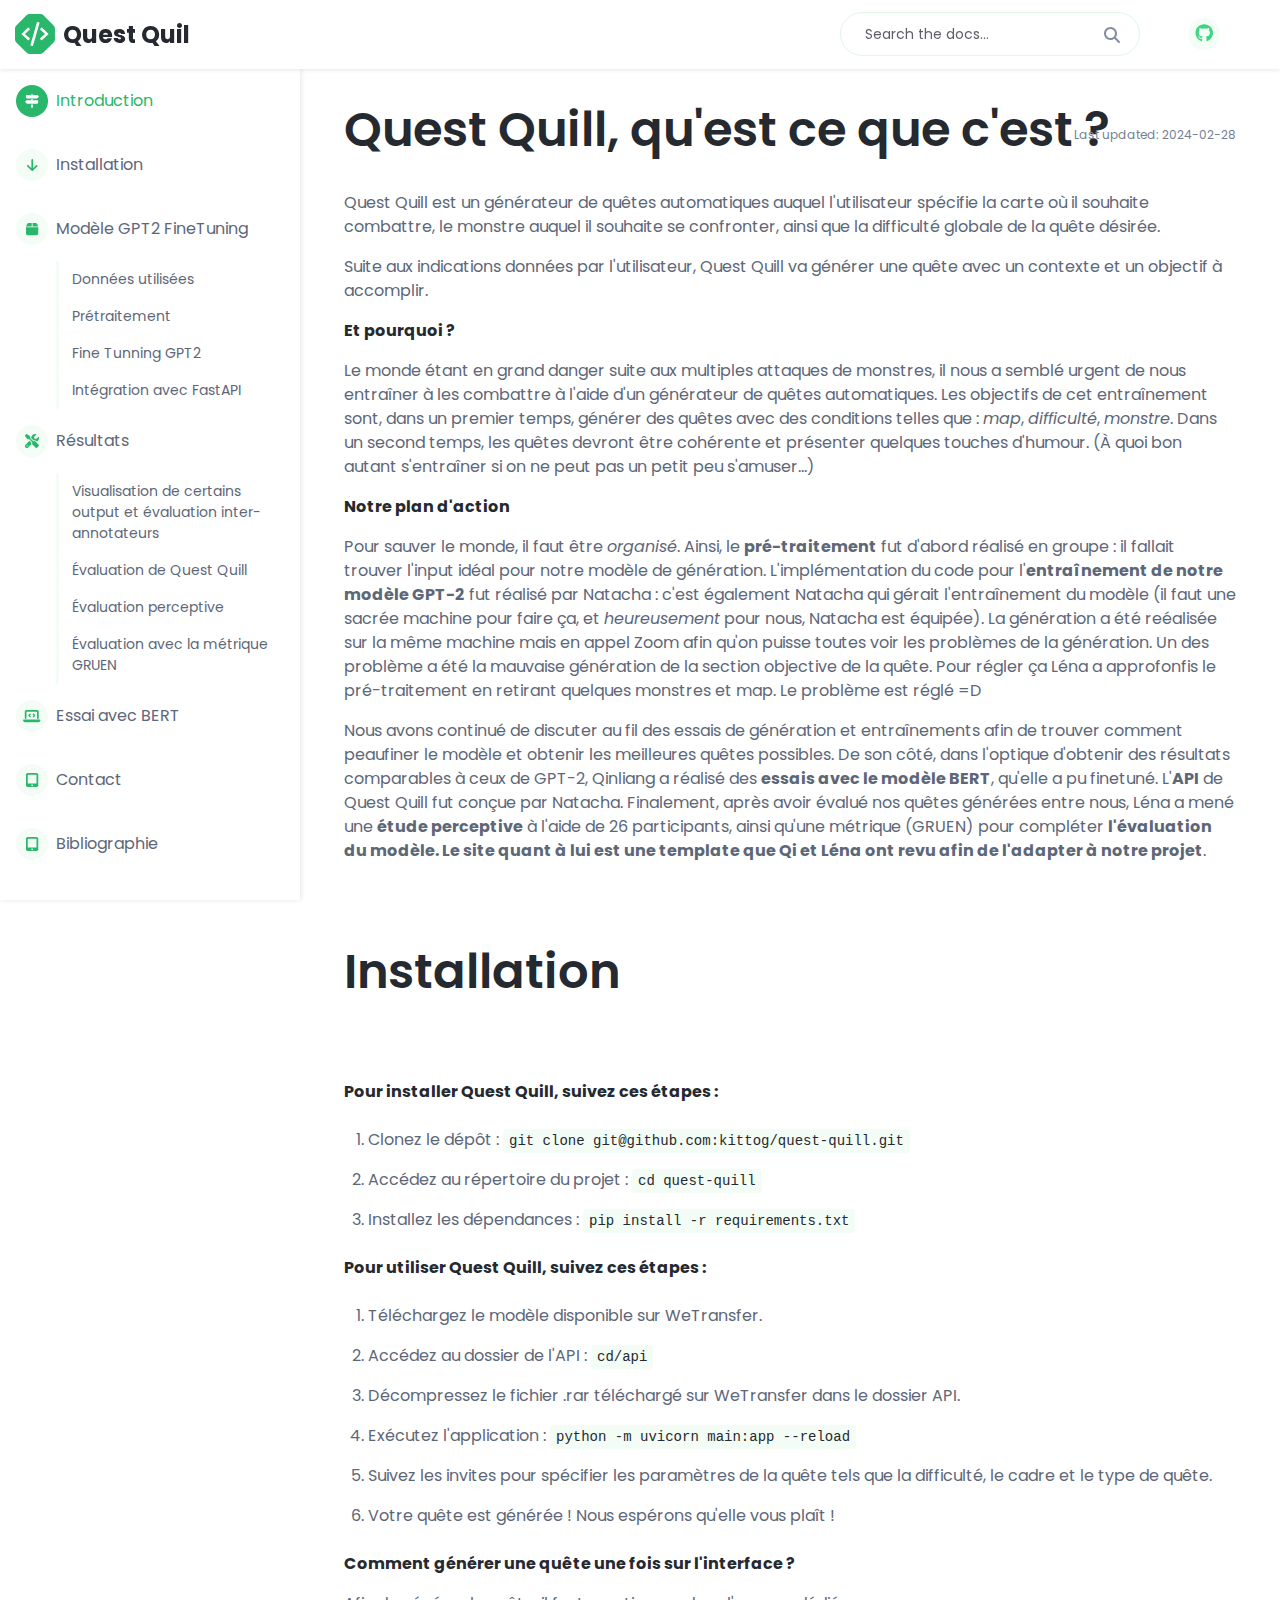
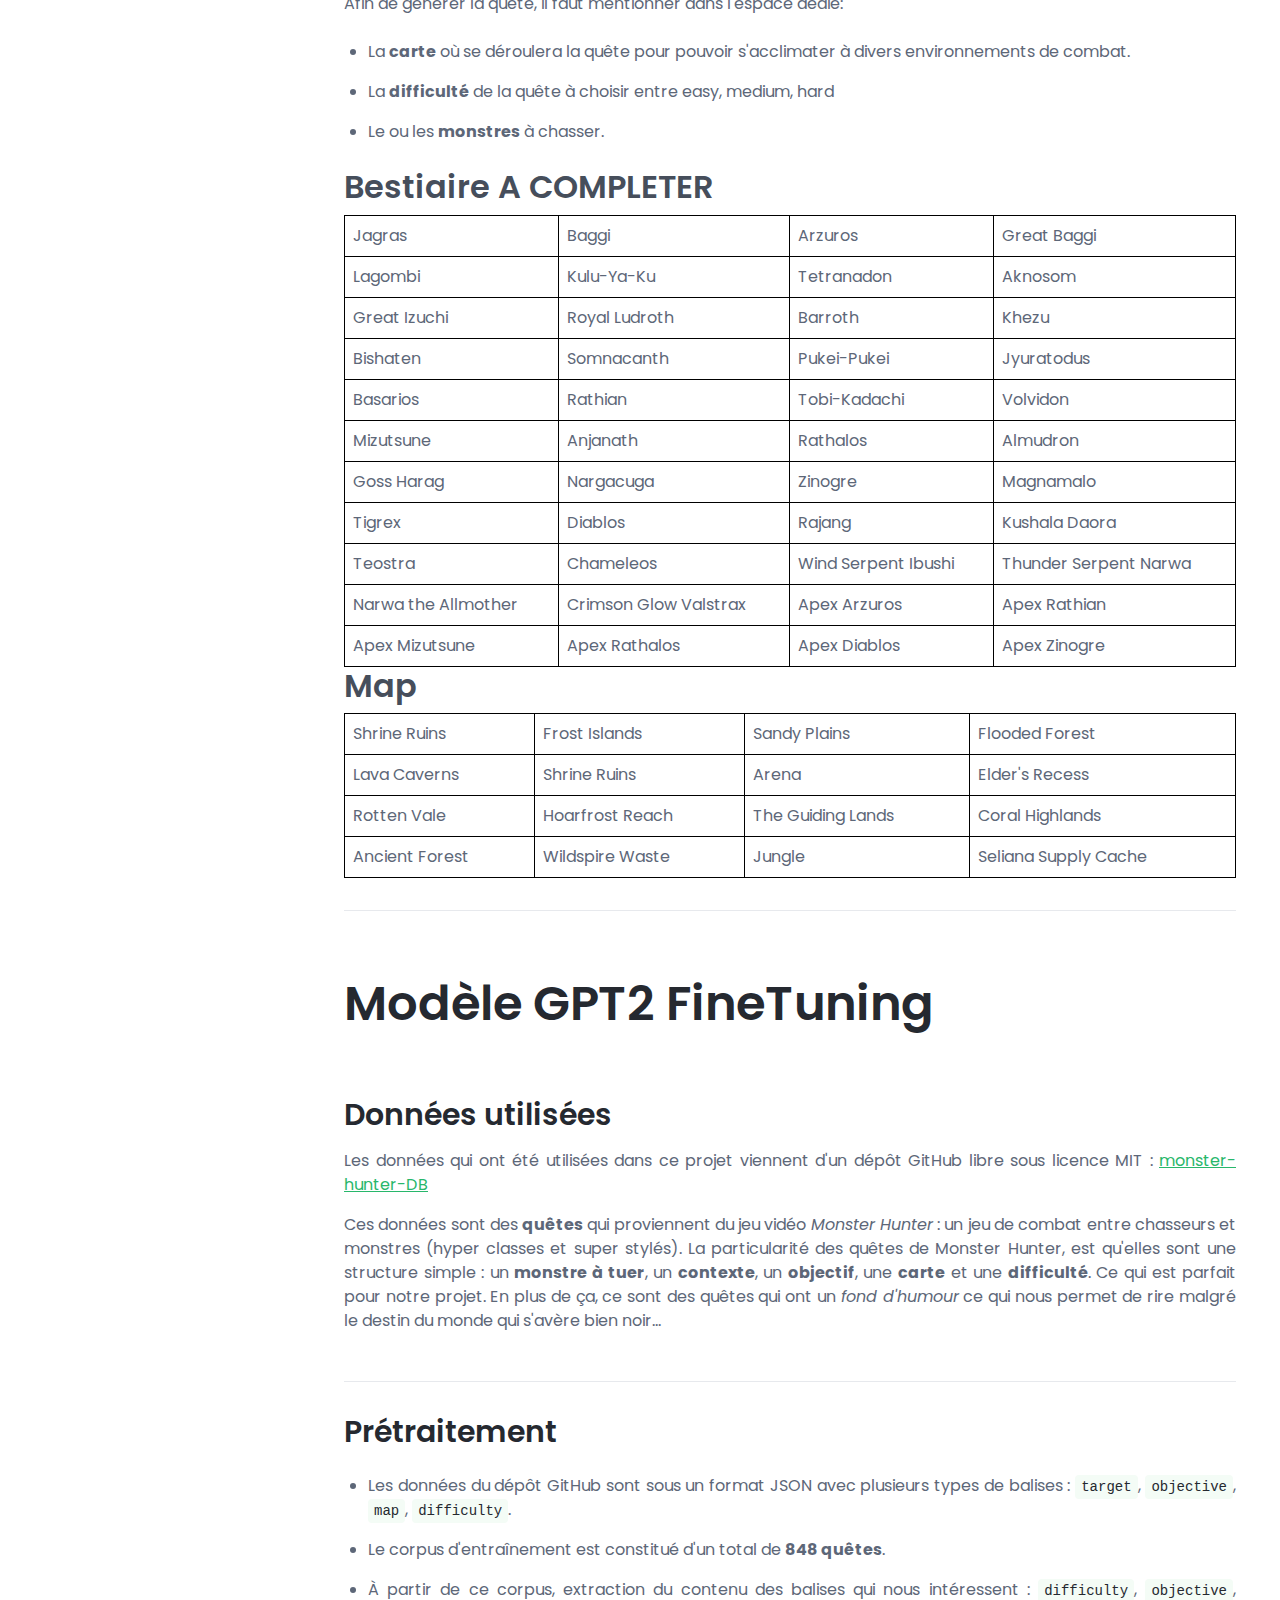
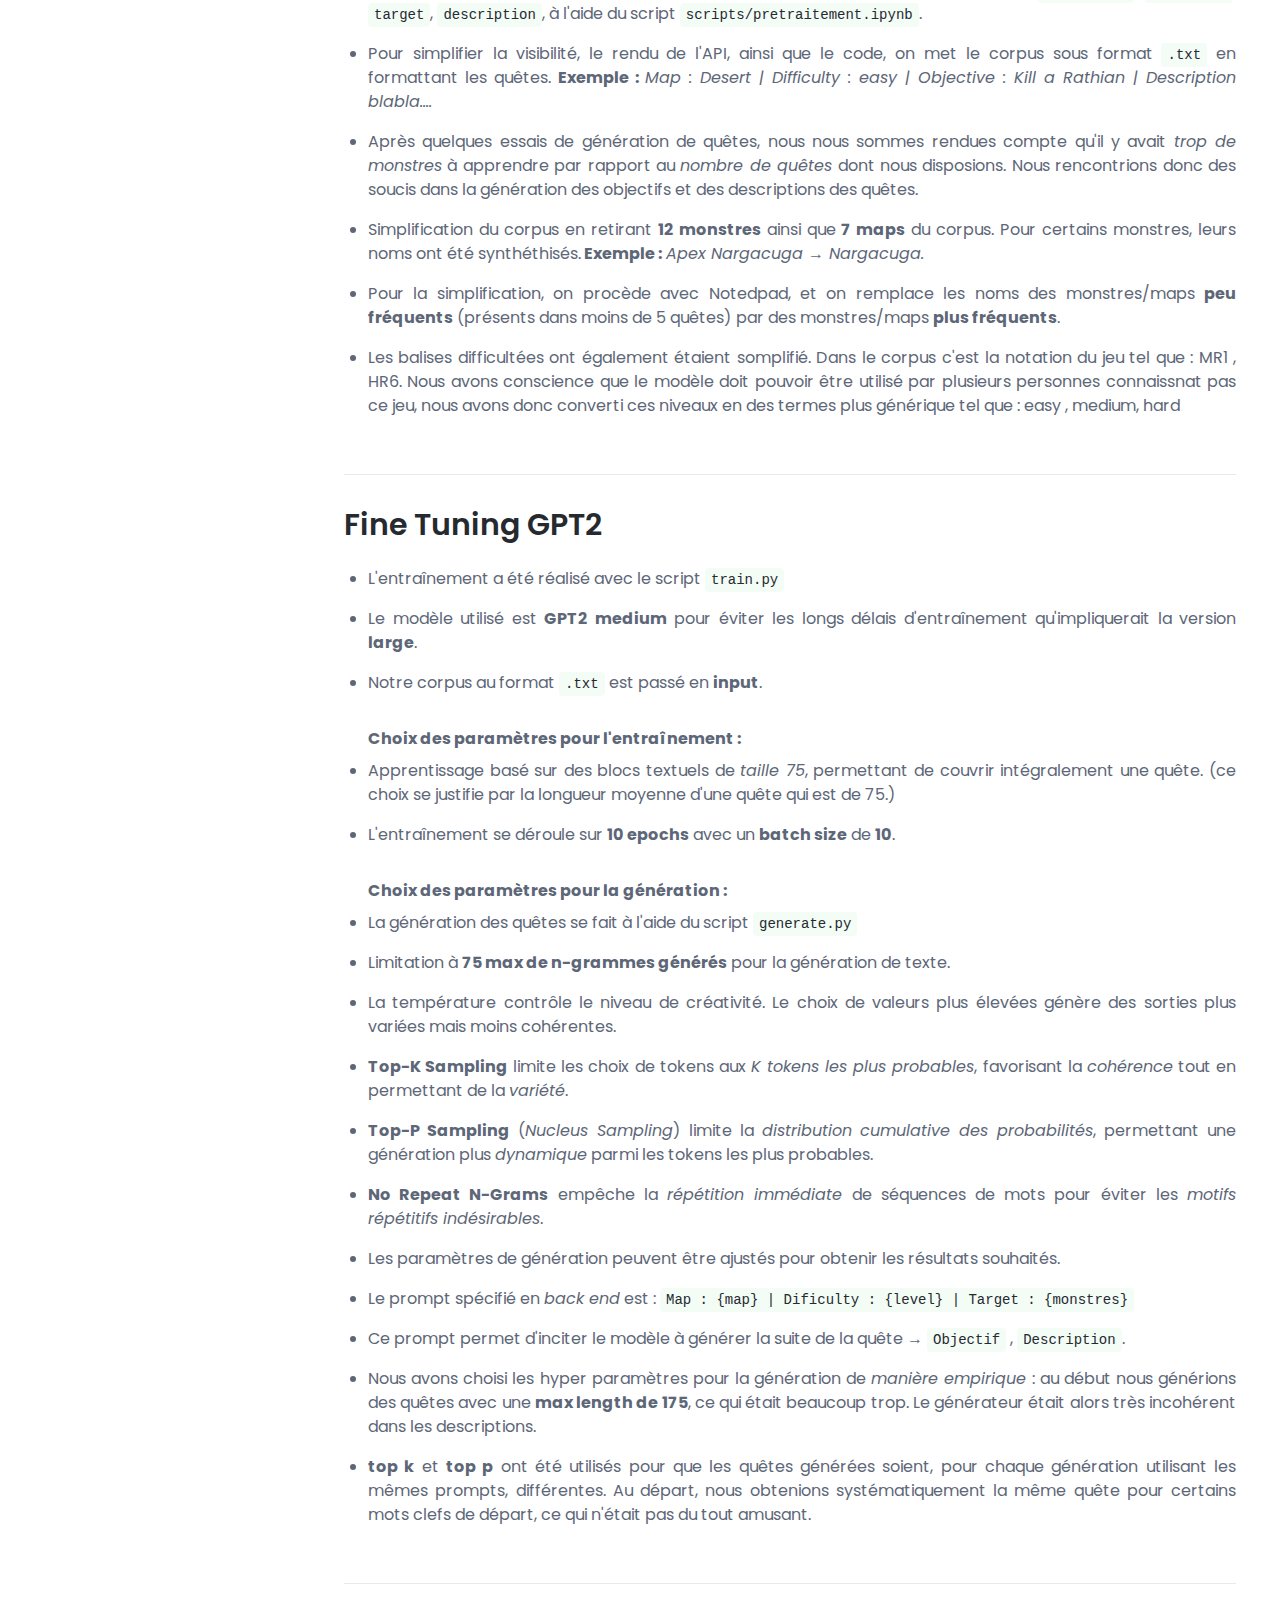
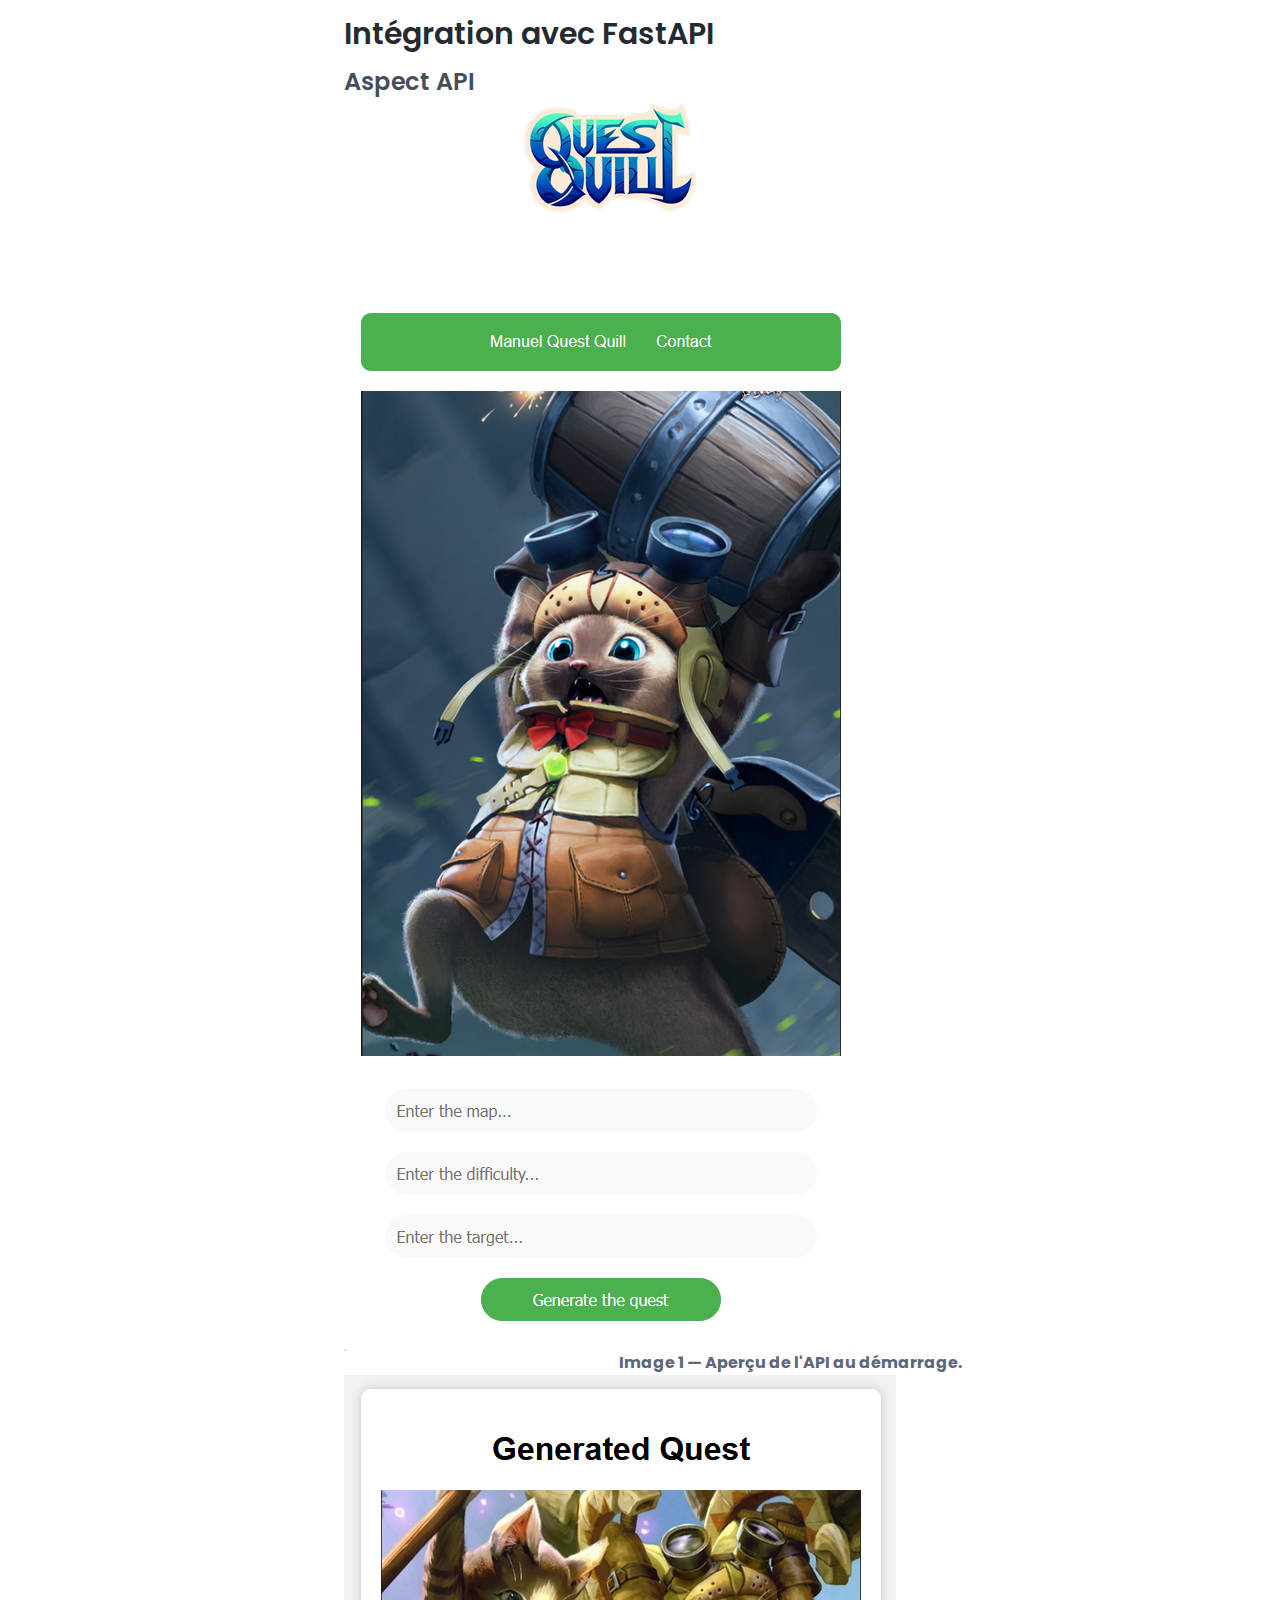
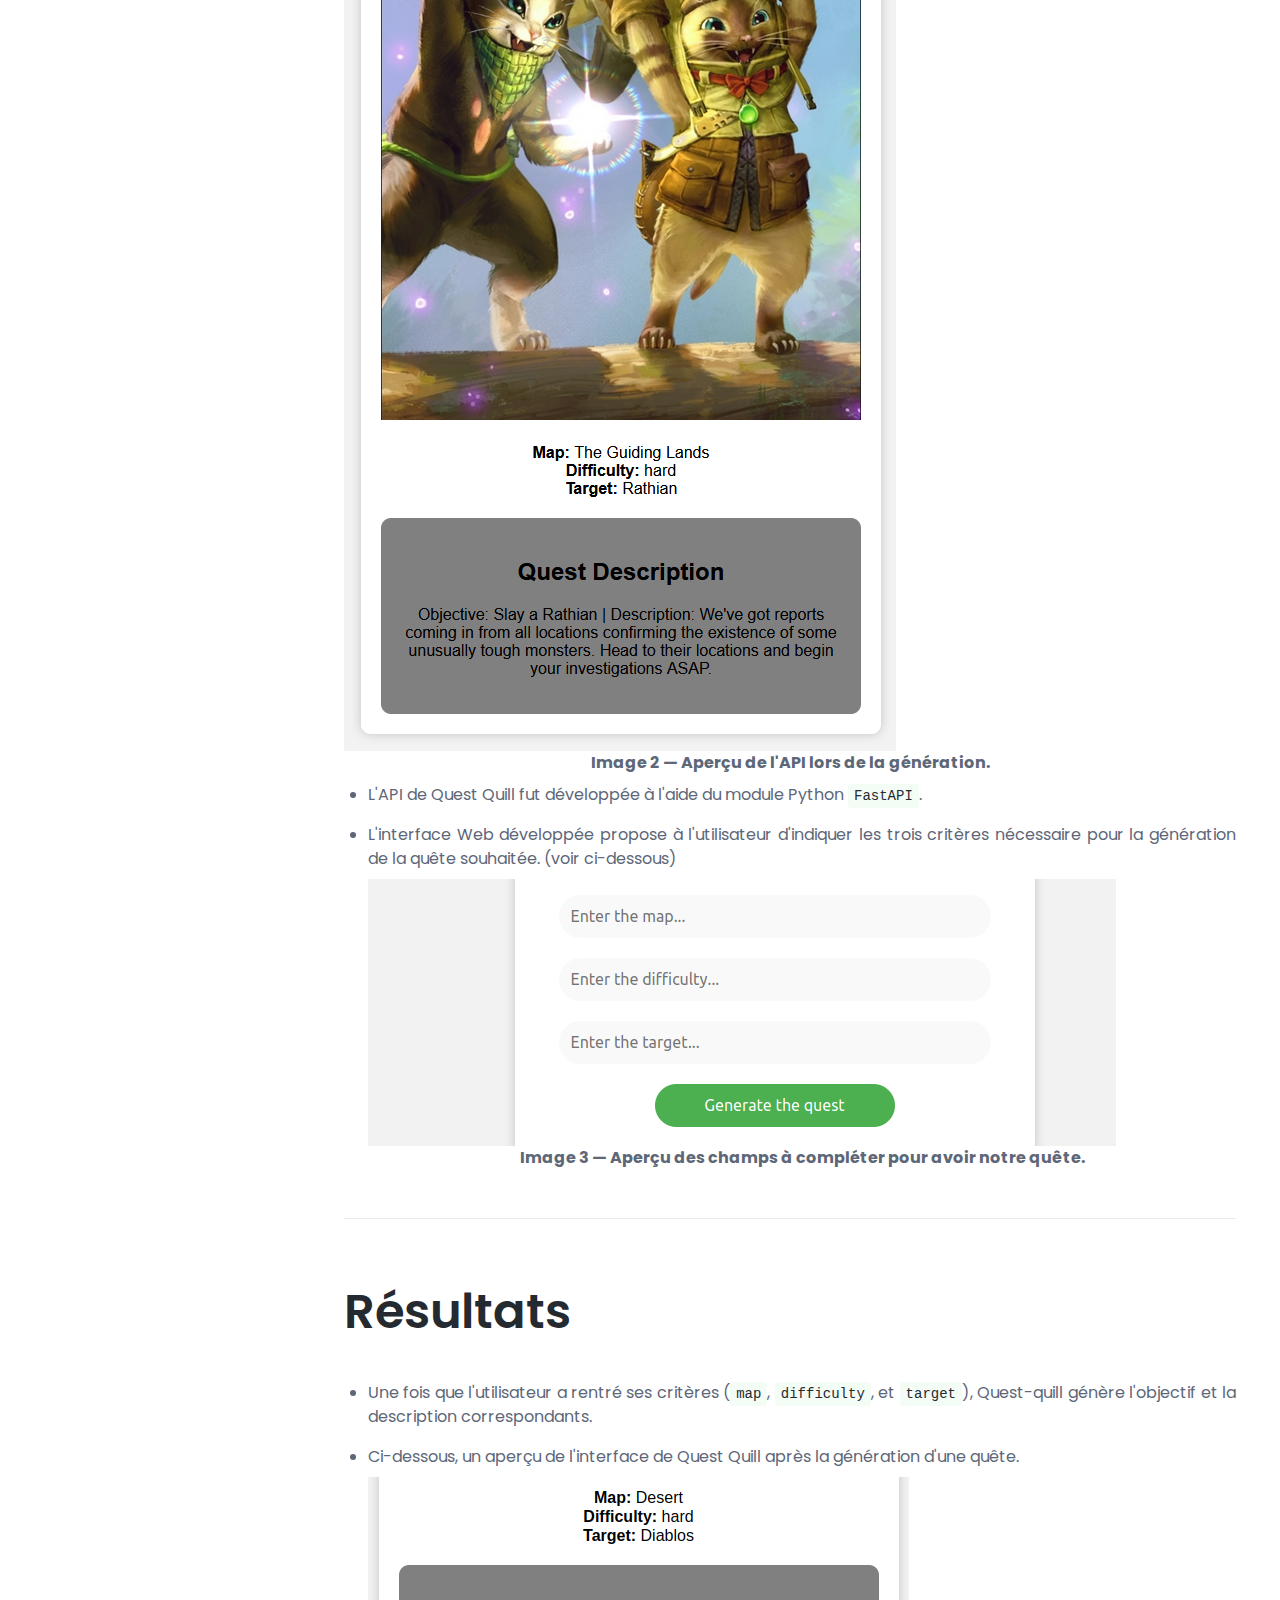
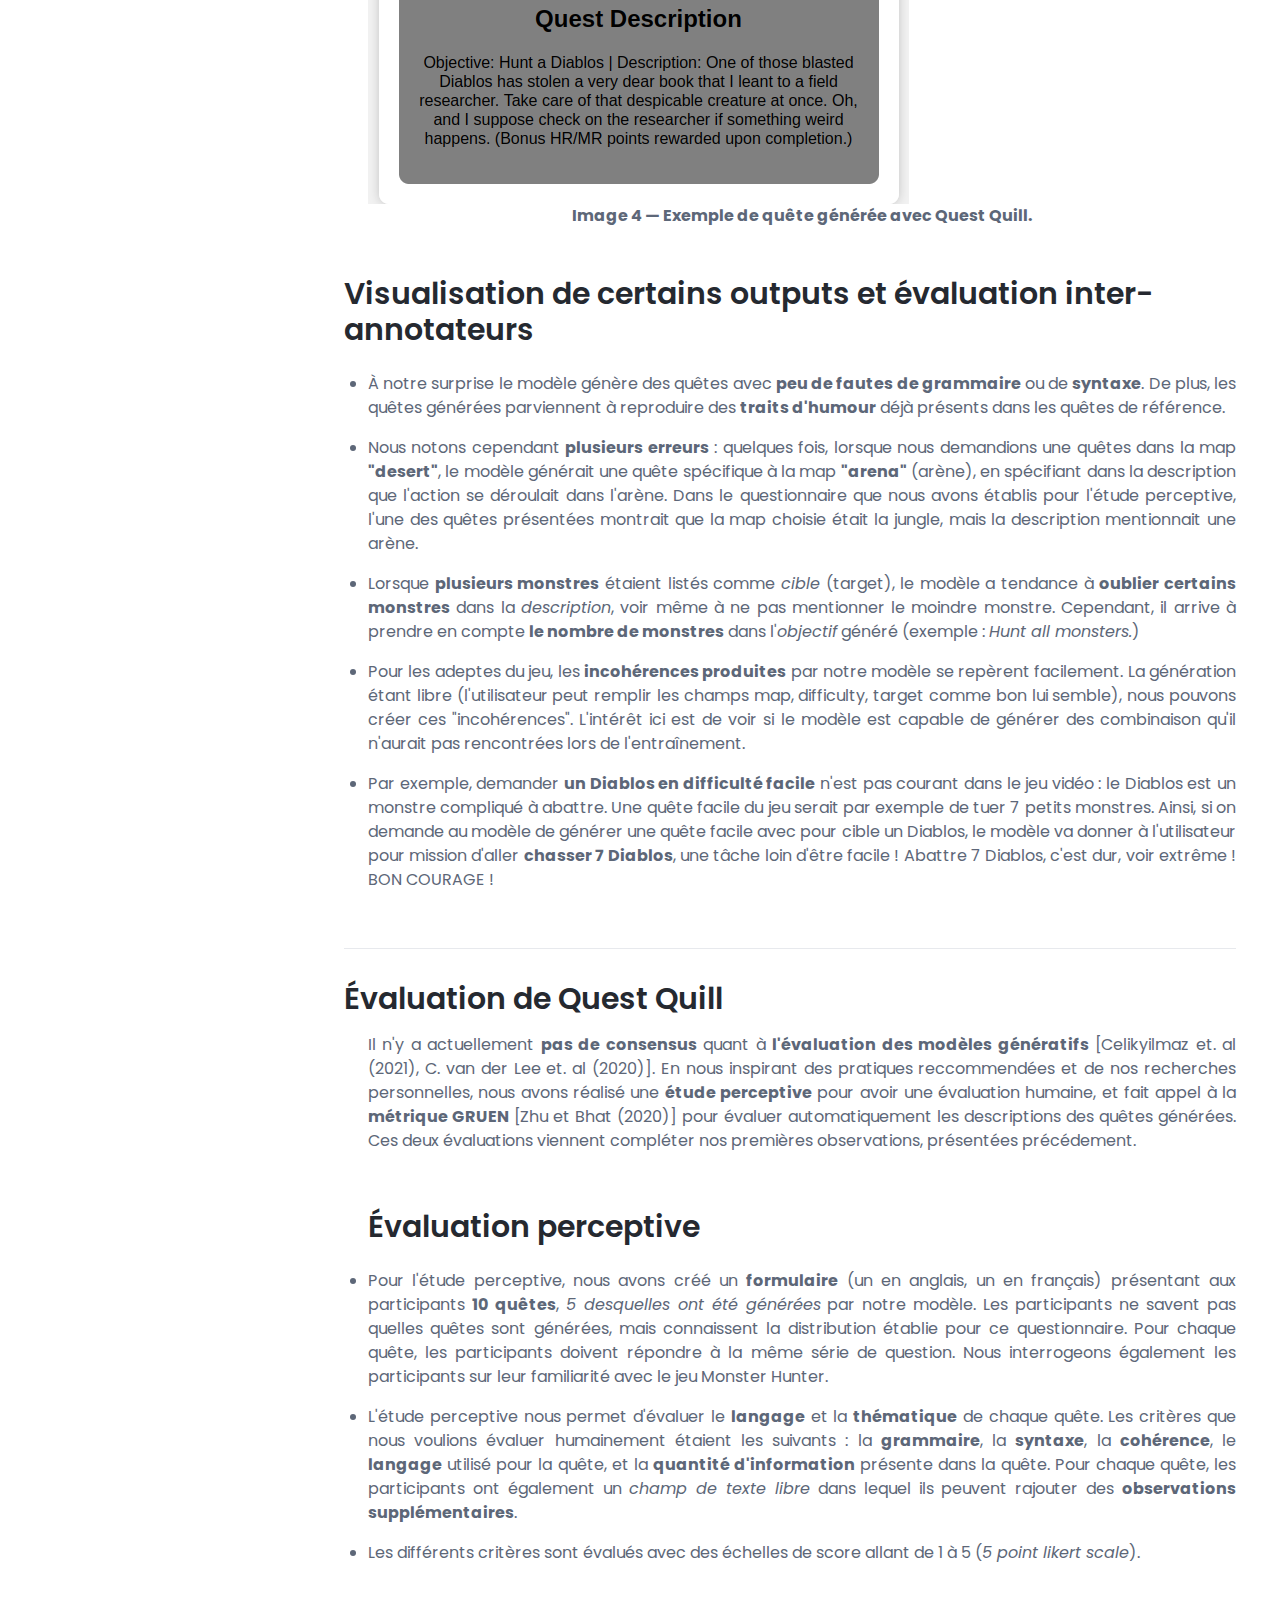
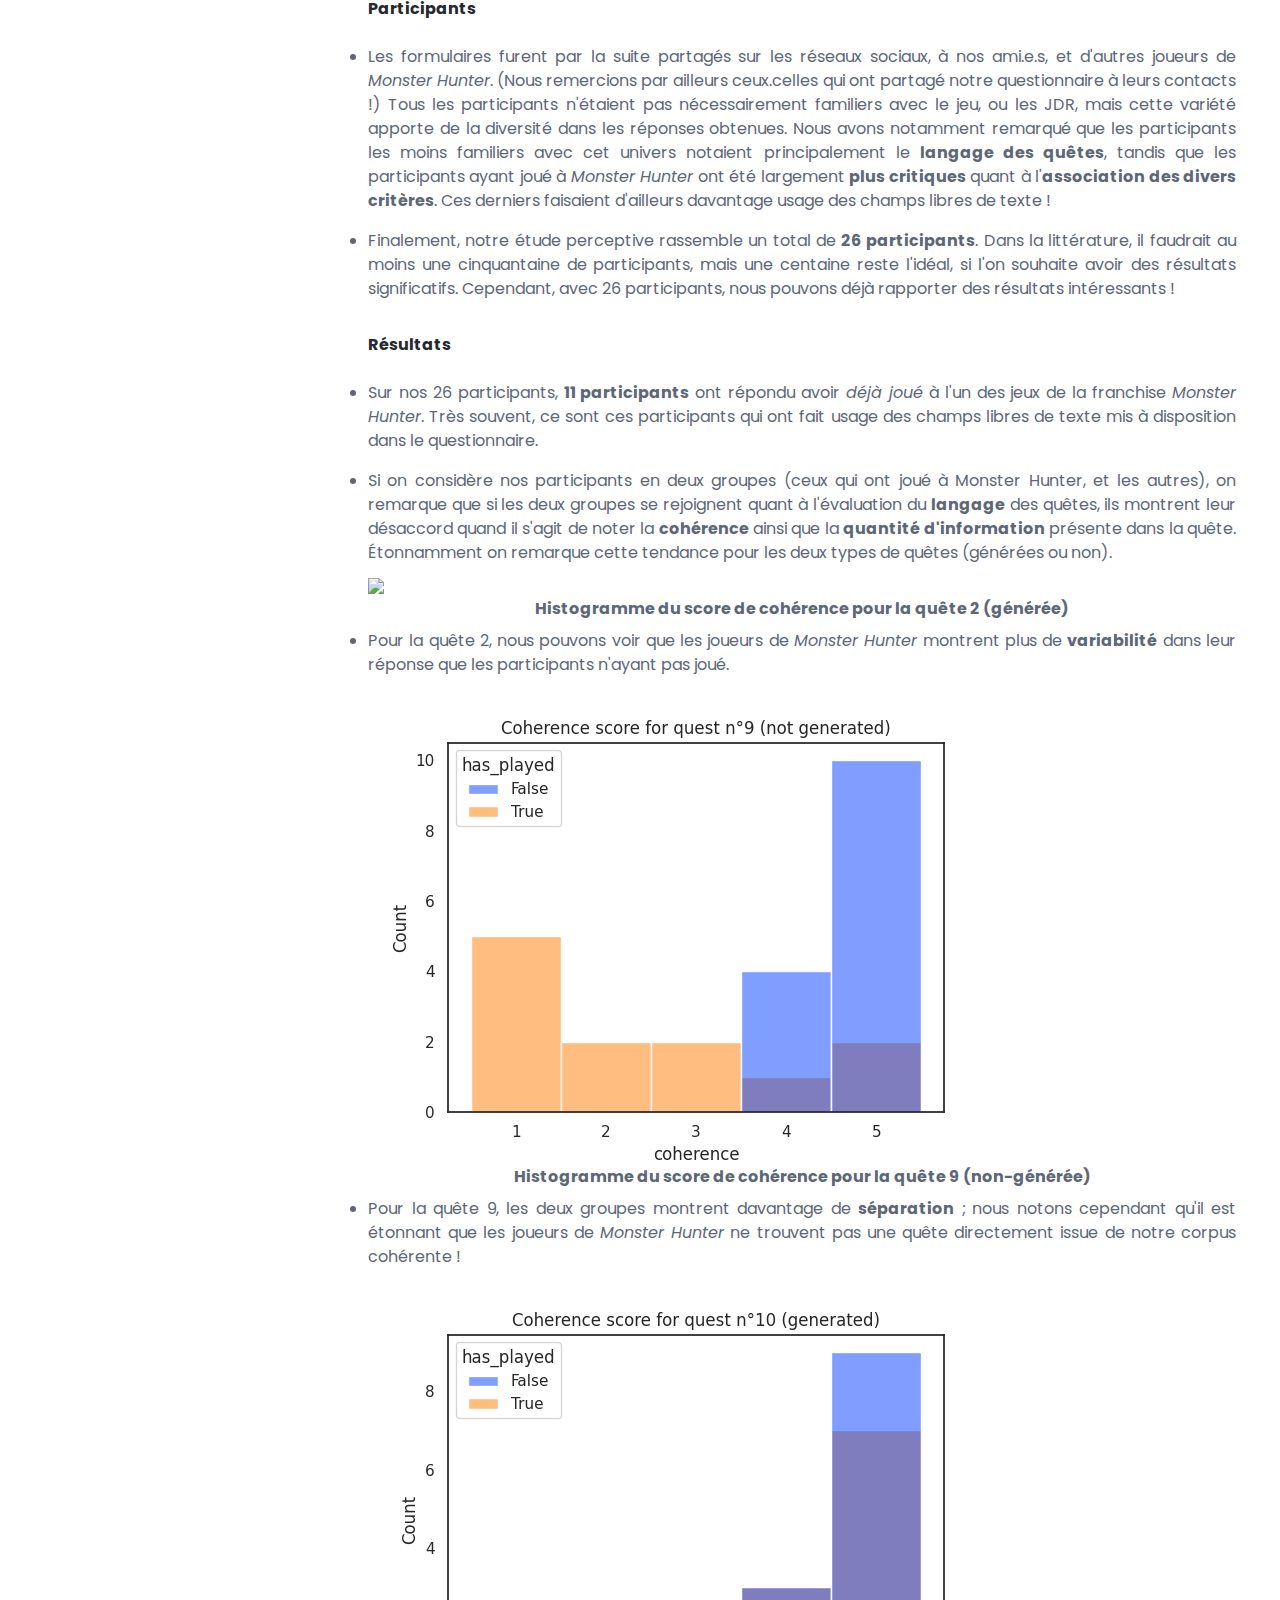
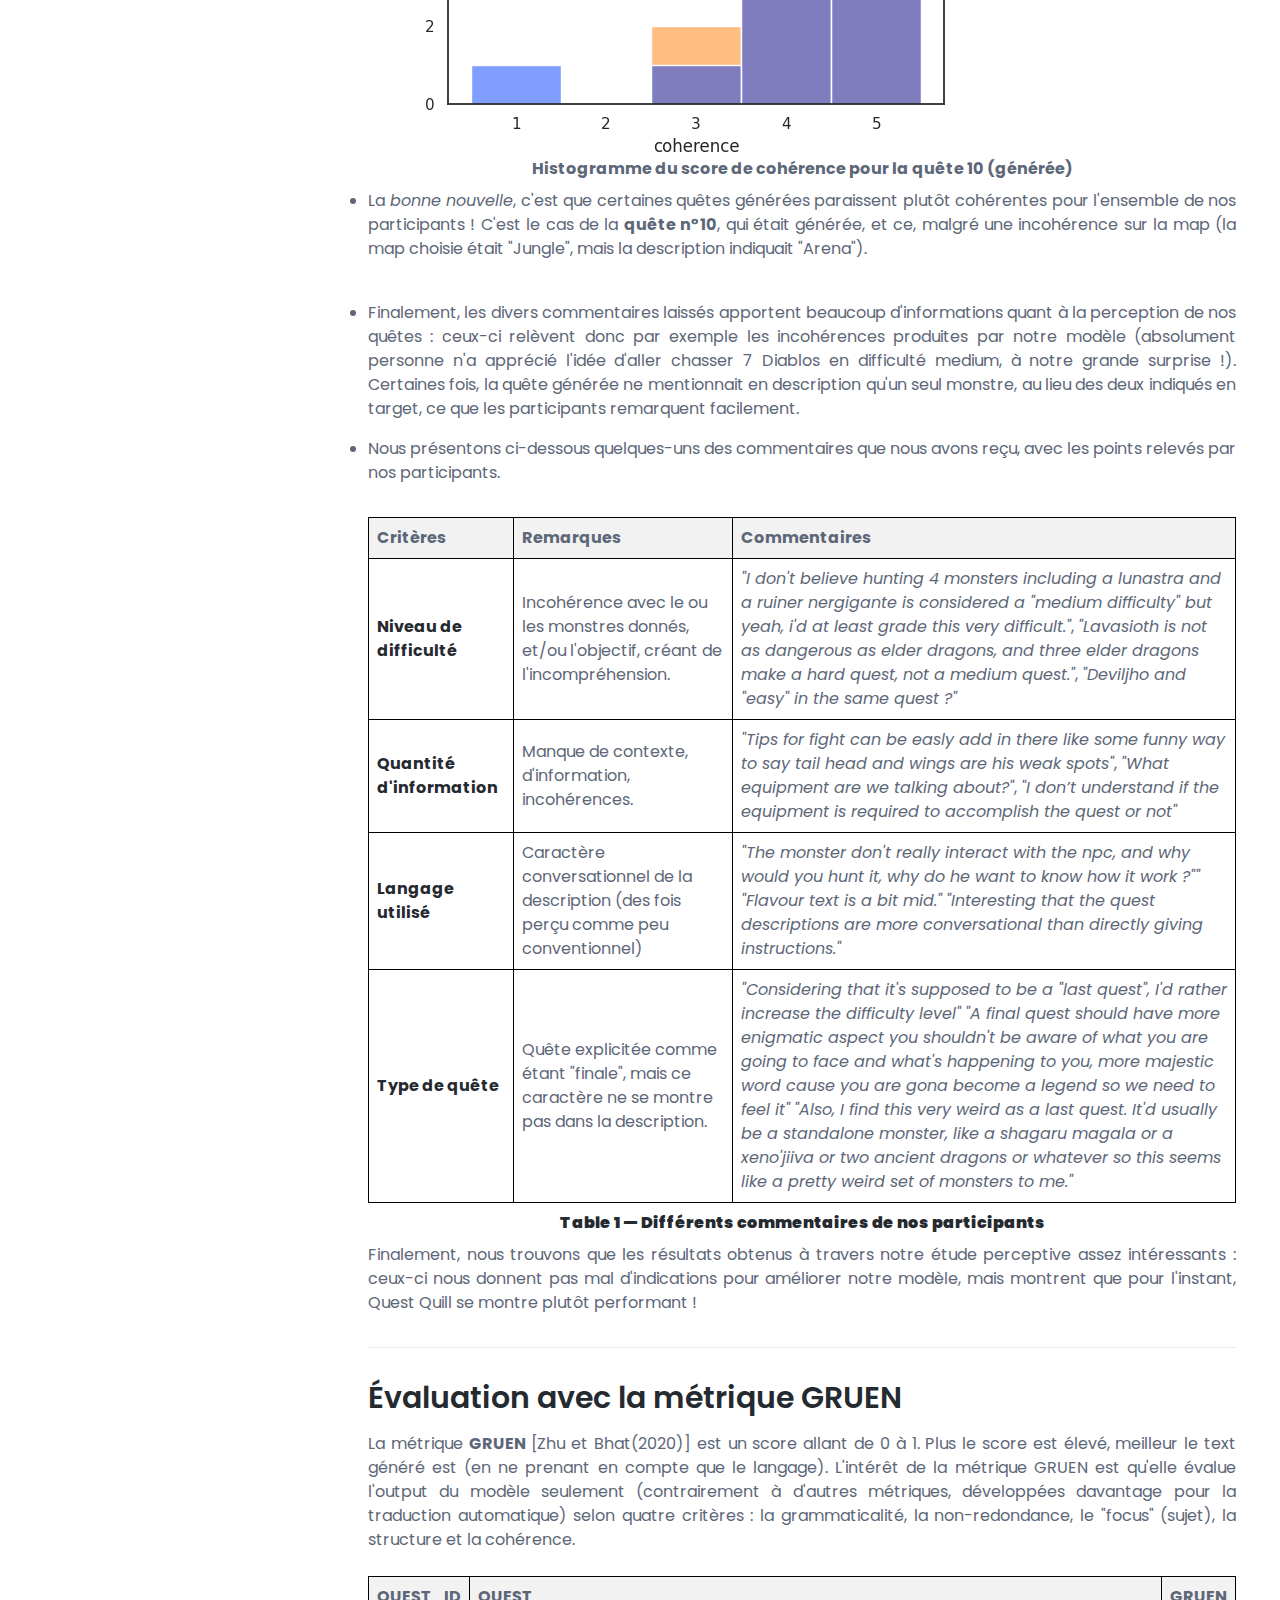
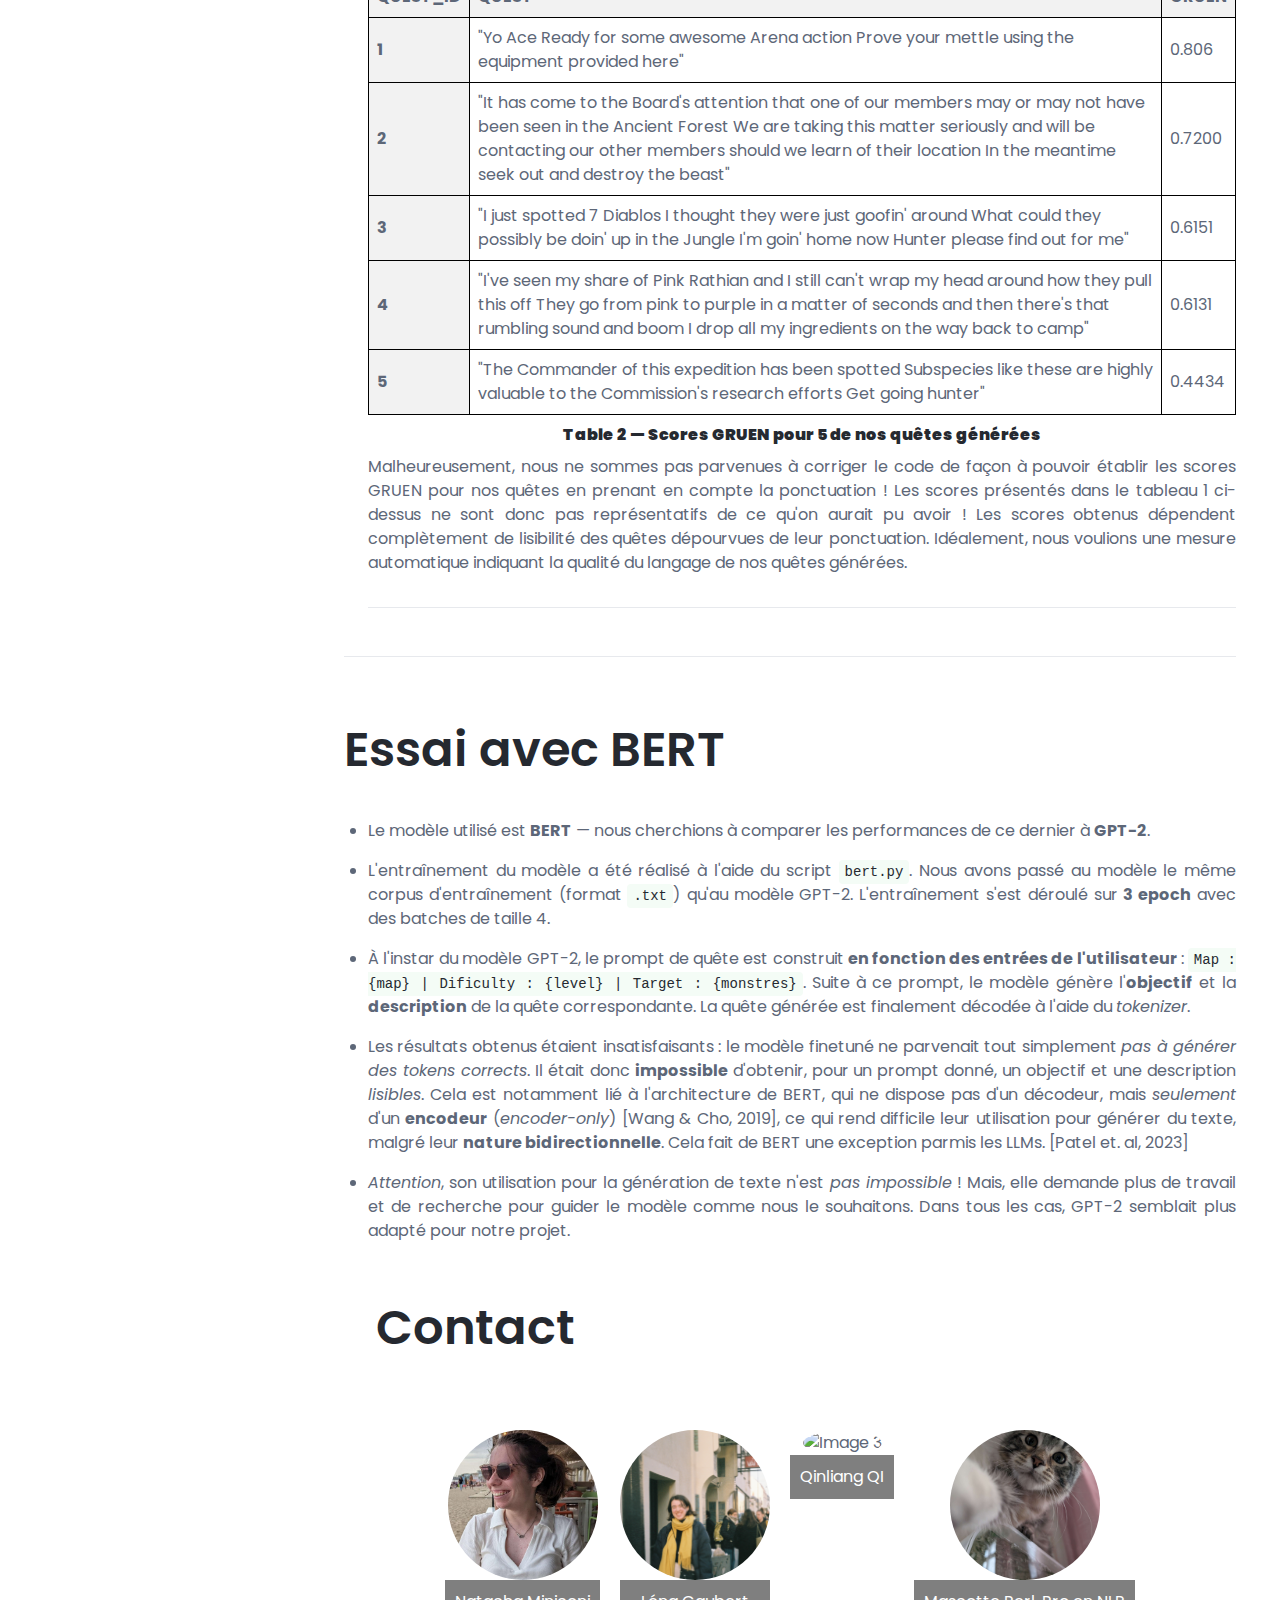
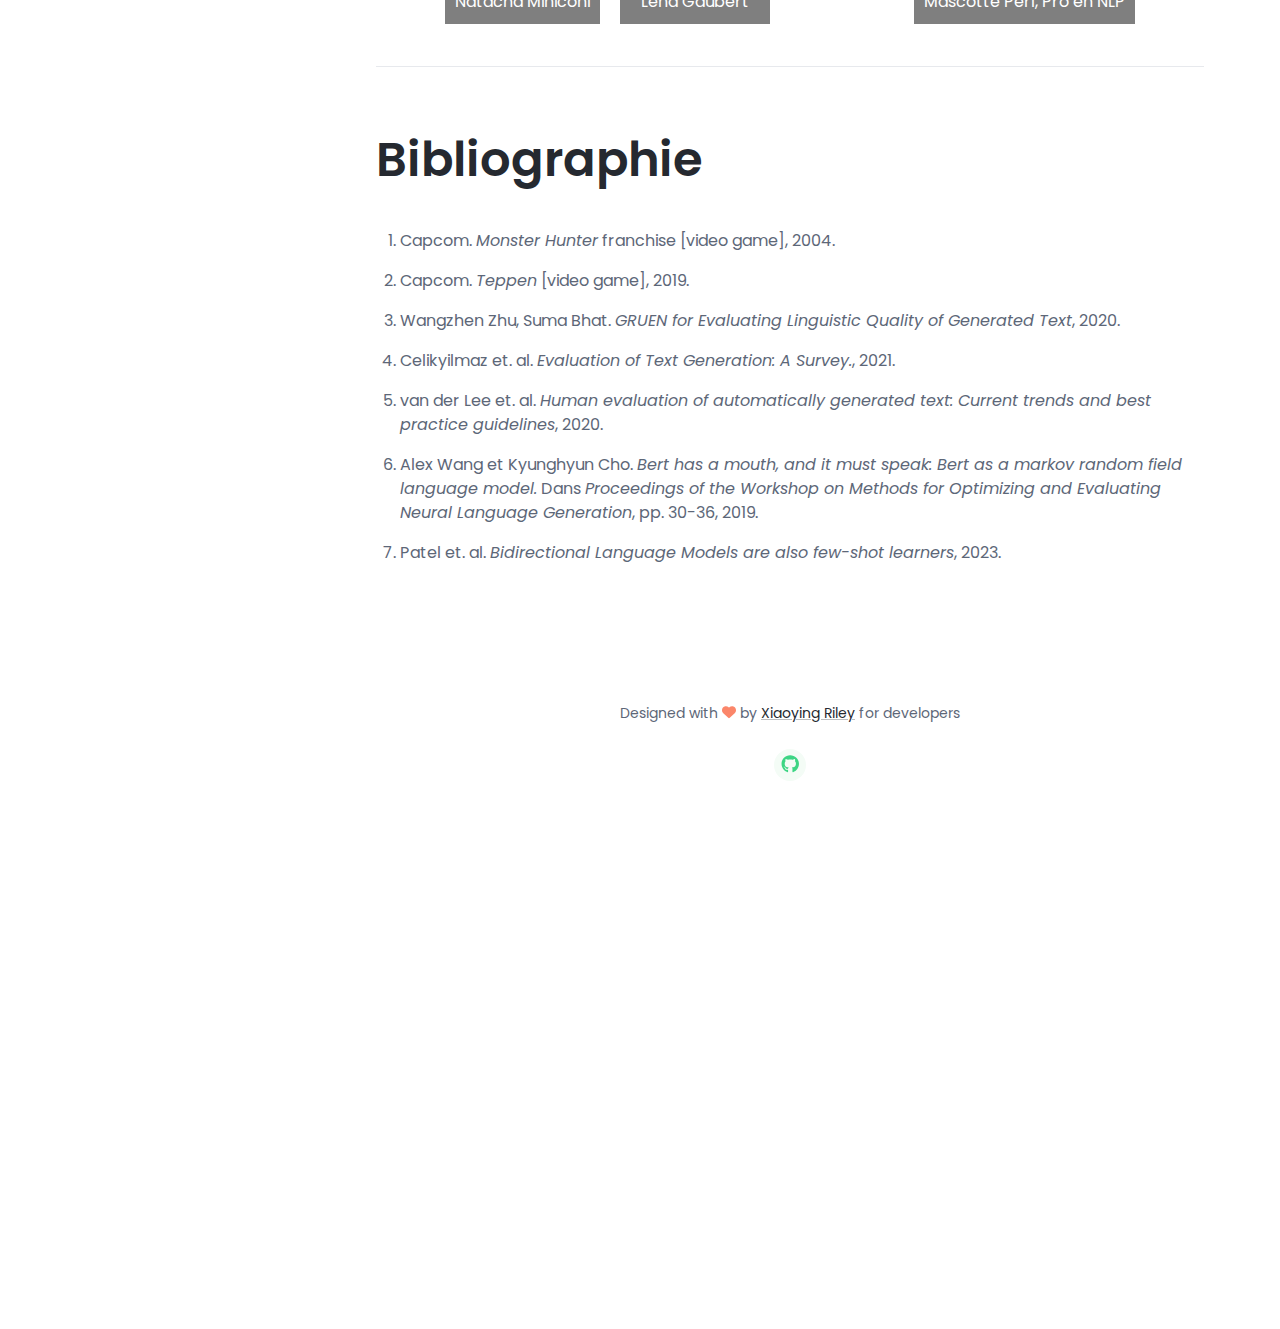
==== commit e1134745: "fingit add docs-page.html" ====
--- a/docs-page.html
+++ b/docs-page.html
@@ -424,22 +424,30 @@
               <img src="perceptive_study/coherence_quest2.png">
   						<center><figcaption><b>Histogramme du score de cohérence pour la quête 2 (générée)</b></figcaption></center>
 
-              <li>Pour la quête 2, nous pouvons voir que les joueurs de <i>Monster Hunter</i> montrent plus de variabilité dans leur réponse que les participants n'ayant pas joué.</li>
+              <li>Pour la quête 2, nous pouvons voir que les joueurs de <i>Monster Hunter</i> montrent plus de <b>variabilité</b> dans leur réponse que les participants n'ayant pas joué.</li>
 
               <img src="perceptive_study/coherence_quest9.png">
   						<center><figcaption><b>Histogramme du score de cohérence pour la quête 9 (non-générée)</b></figcaption></center>
 
-              <li>Pour la quête 9, les deux groupes montrent davantage de séparation ; nous notons cependant qu'il est étonnant que les joueurs de <i>Monster Hunter</i> ne trouvent pas une quête
-              directement issue de notre corpus !</li>
+              <li>Pour la quête 9, les deux groupes montrent davantage de <b>séparation</b> ; nous notons cependant qu'il est étonnant que les joueurs de <i>Monster Hunter</i> ne trouvent pas une quête
+              directement issue de notre corpus cohérente !</li>
+
+              <img src="perceptive_study/coherence_quest10.png">
+  						<center><figcaption><b>Histogramme du score de cohérence pour la quête 10 (générée)</b></figcaption></center>
+
+              <li>La <i>bonne nouvelle</i>, c'est que certaines quêtes générées paraissent plutôt cohérentes pour l'ensemble de nos participants ! C'est le cas de la <b>quête n°10</b>, qui était générée,
+                et ce, malgré une incohérence sur la map (la map choisie était "Jungle", mais la description indiquait "Arena").
+              </li>
 
               <br/>
               <li>Finalement, les divers commentaires laissés apportent beaucoup d'informations quant à la perception de nos quêtes : ceux-ci relèvent donc par exemple
               les incohérences produites par notre modèle (absolument personne n'a apprécié l'idée d'aller chasser 7 Diablos en difficulté medium, à notre grande surprise !). Certaines fois, la quête générée
             ne mentionnait en description qu'un seul monstre, au lieu des deux indiqués en target, ce que les participants remarquent facilement. </li>
+            <li>Nous présentons ci-dessous quelques-uns des commentaires que nous avons reçu, avec les points relevés par nos participants.</li>
           <br/>
             <table>
             <caption>
-              <center><strong><b>Table 1 — Scores GRUEN pour 5 de nos quêtes générées</b></strong></center>
+              <center><strong><b>Table 1 — Différents commentaires de nos participants</b></strong></center>
             </caption>
             <thead>
               <tr>
@@ -472,10 +480,15 @@
             <td><strong>Type de quête</strong></td>
             <td>Quête explicitée comme étant "finale", mais ce caractère ne se montre pas dans la description.</td>
             <td><cite>"Considering that it's supposed to be a "last quest", I'd rather increase the difficulty level"</cite>
-            <cite></cite></td></tr>
+            <cite>"A final quest should have more enigmatic aspect you shouldn't be aware of what you are going to face and what's happening to you, more majestic word cause you are gona become a legend so we need to feel it"</cite>
+          <cite>"Also, I find this very weird as a last quest. It'd usually be a standalone monster, like a shagaru magala or a xeno'jiiva or two ancient dragons or whatever so this seems like a pretty weird set of monsters to me."</cite></td>
+        </tr>
             </thead>
           </tbody>
         </table>
+
+        <p>Finalement, nous trouvons que les résultats obtenus à travers notre étude perceptive assez intéressants : ceux-ci nous donnent pas mal d'indications
+        pour améliorer notre modèle, mais montrent que pour l'instant, Quest Quill se montre plutôt performant !</p>
 
 
 												</section><!--//section-->
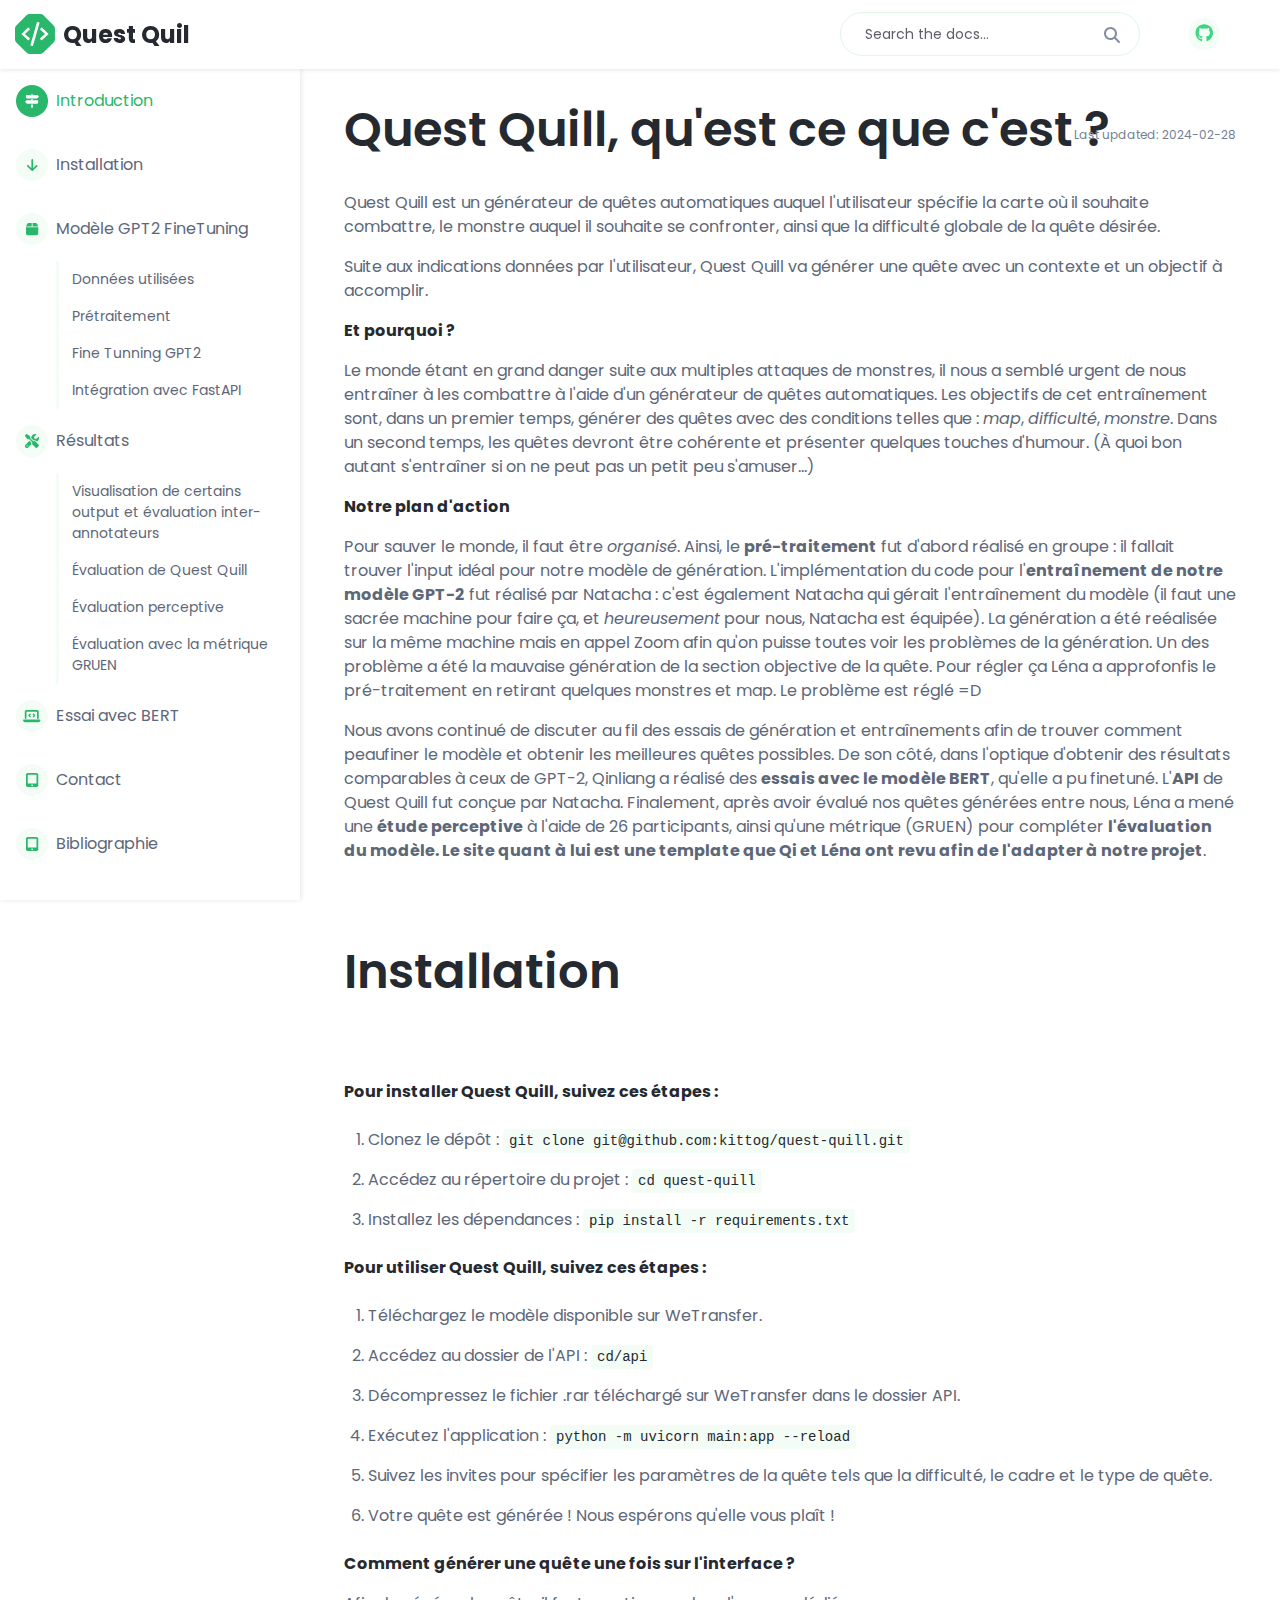
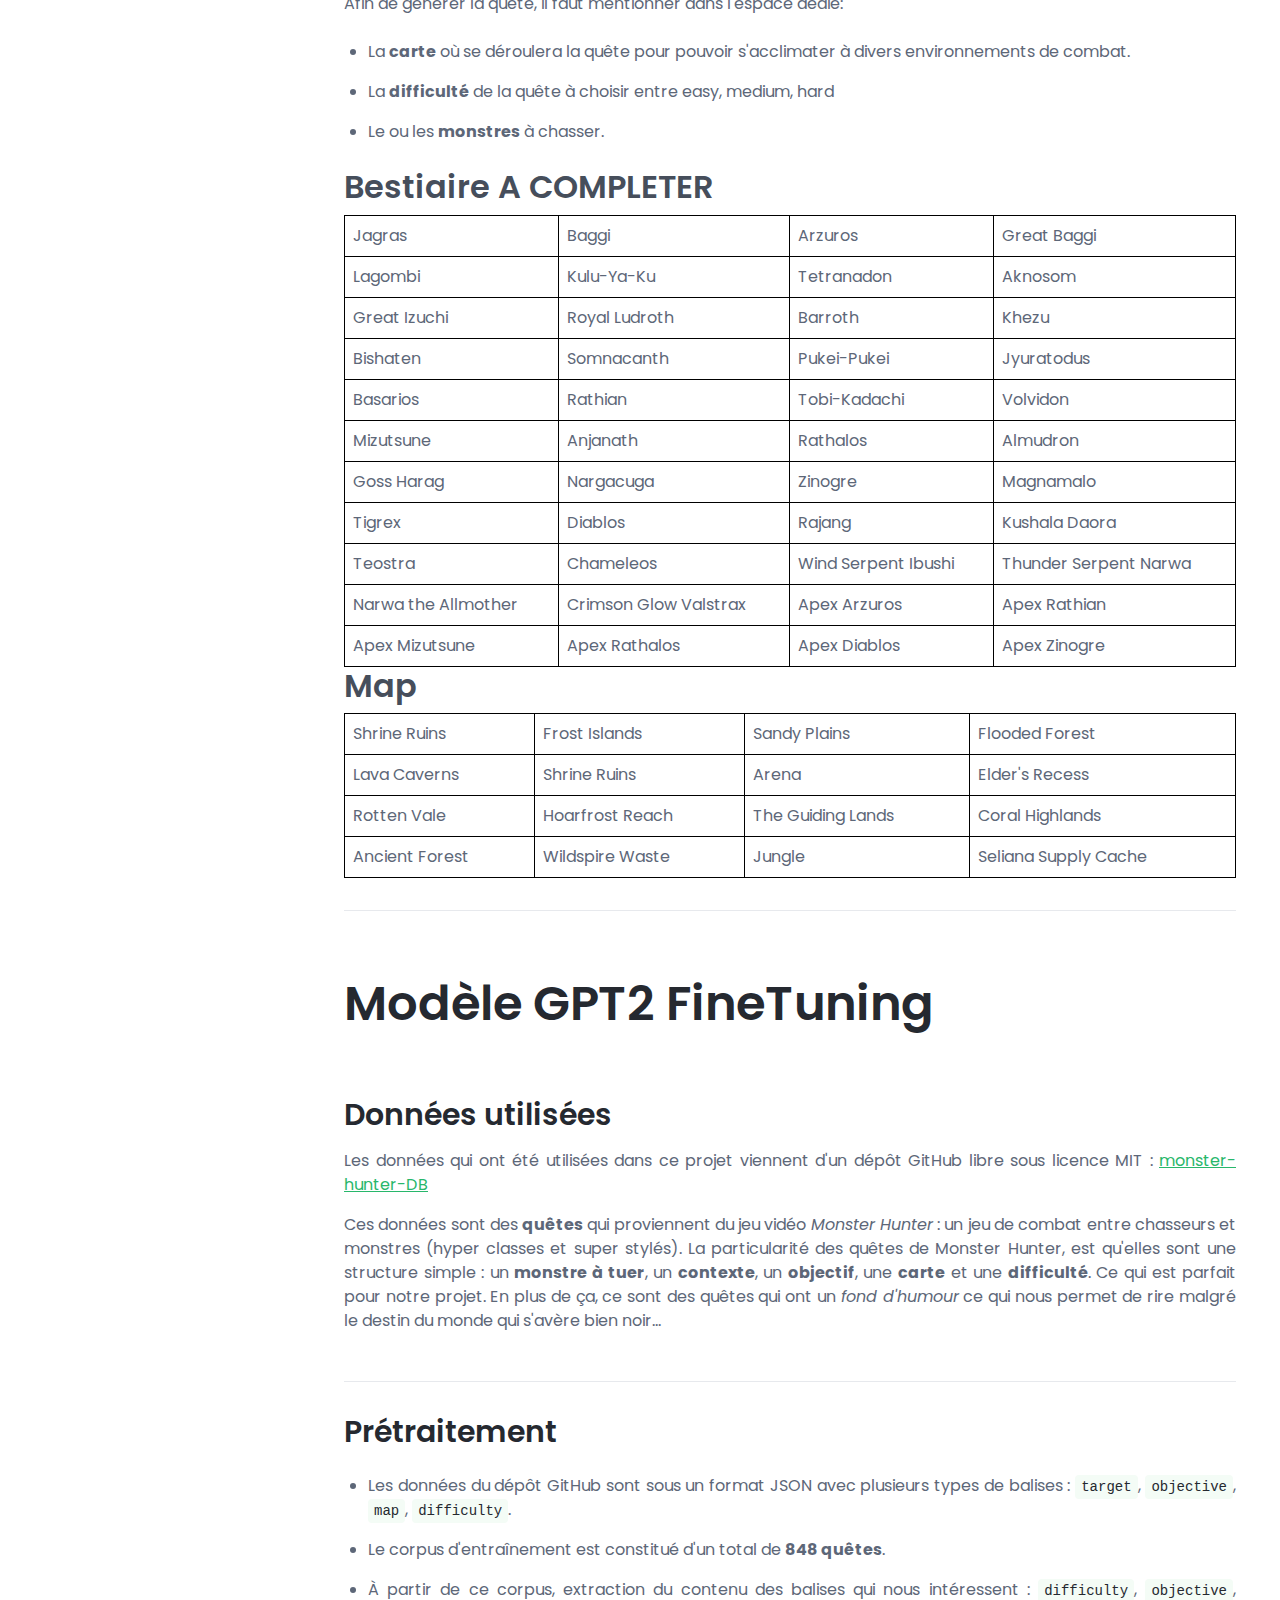
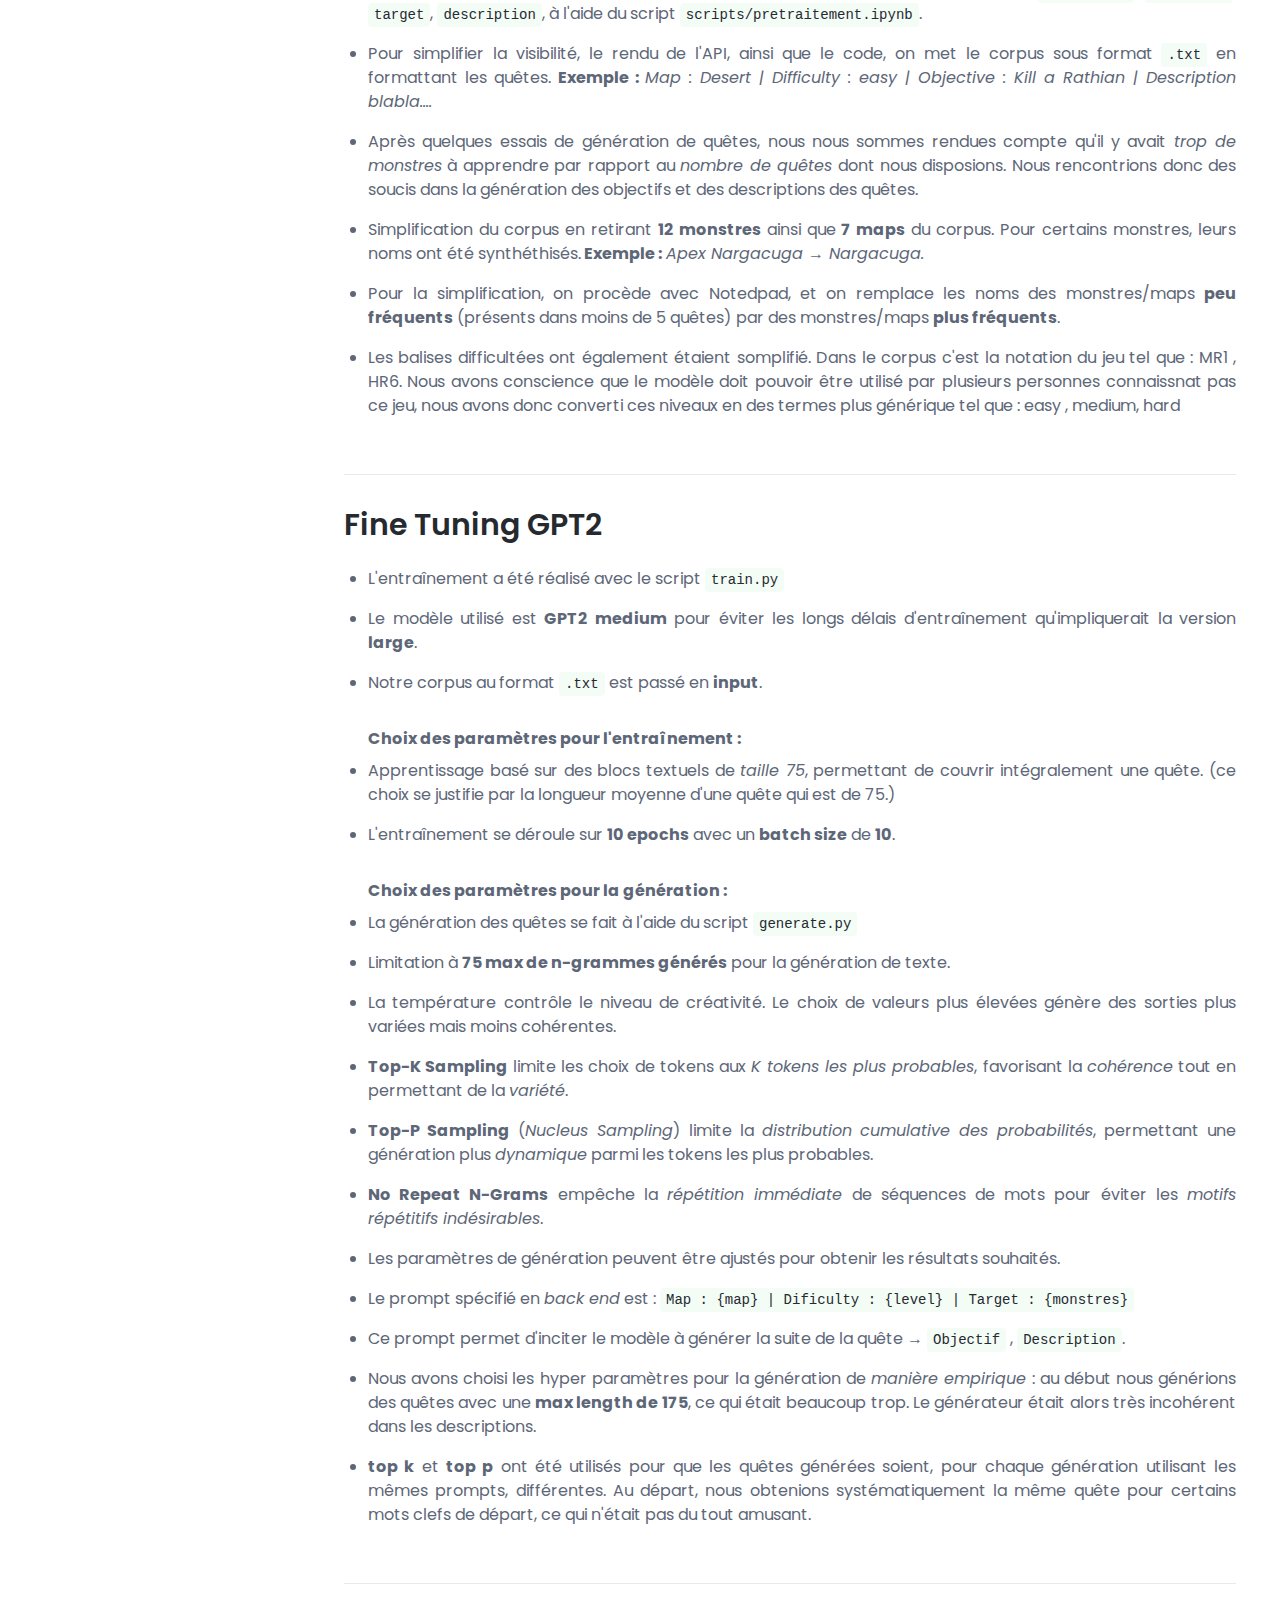
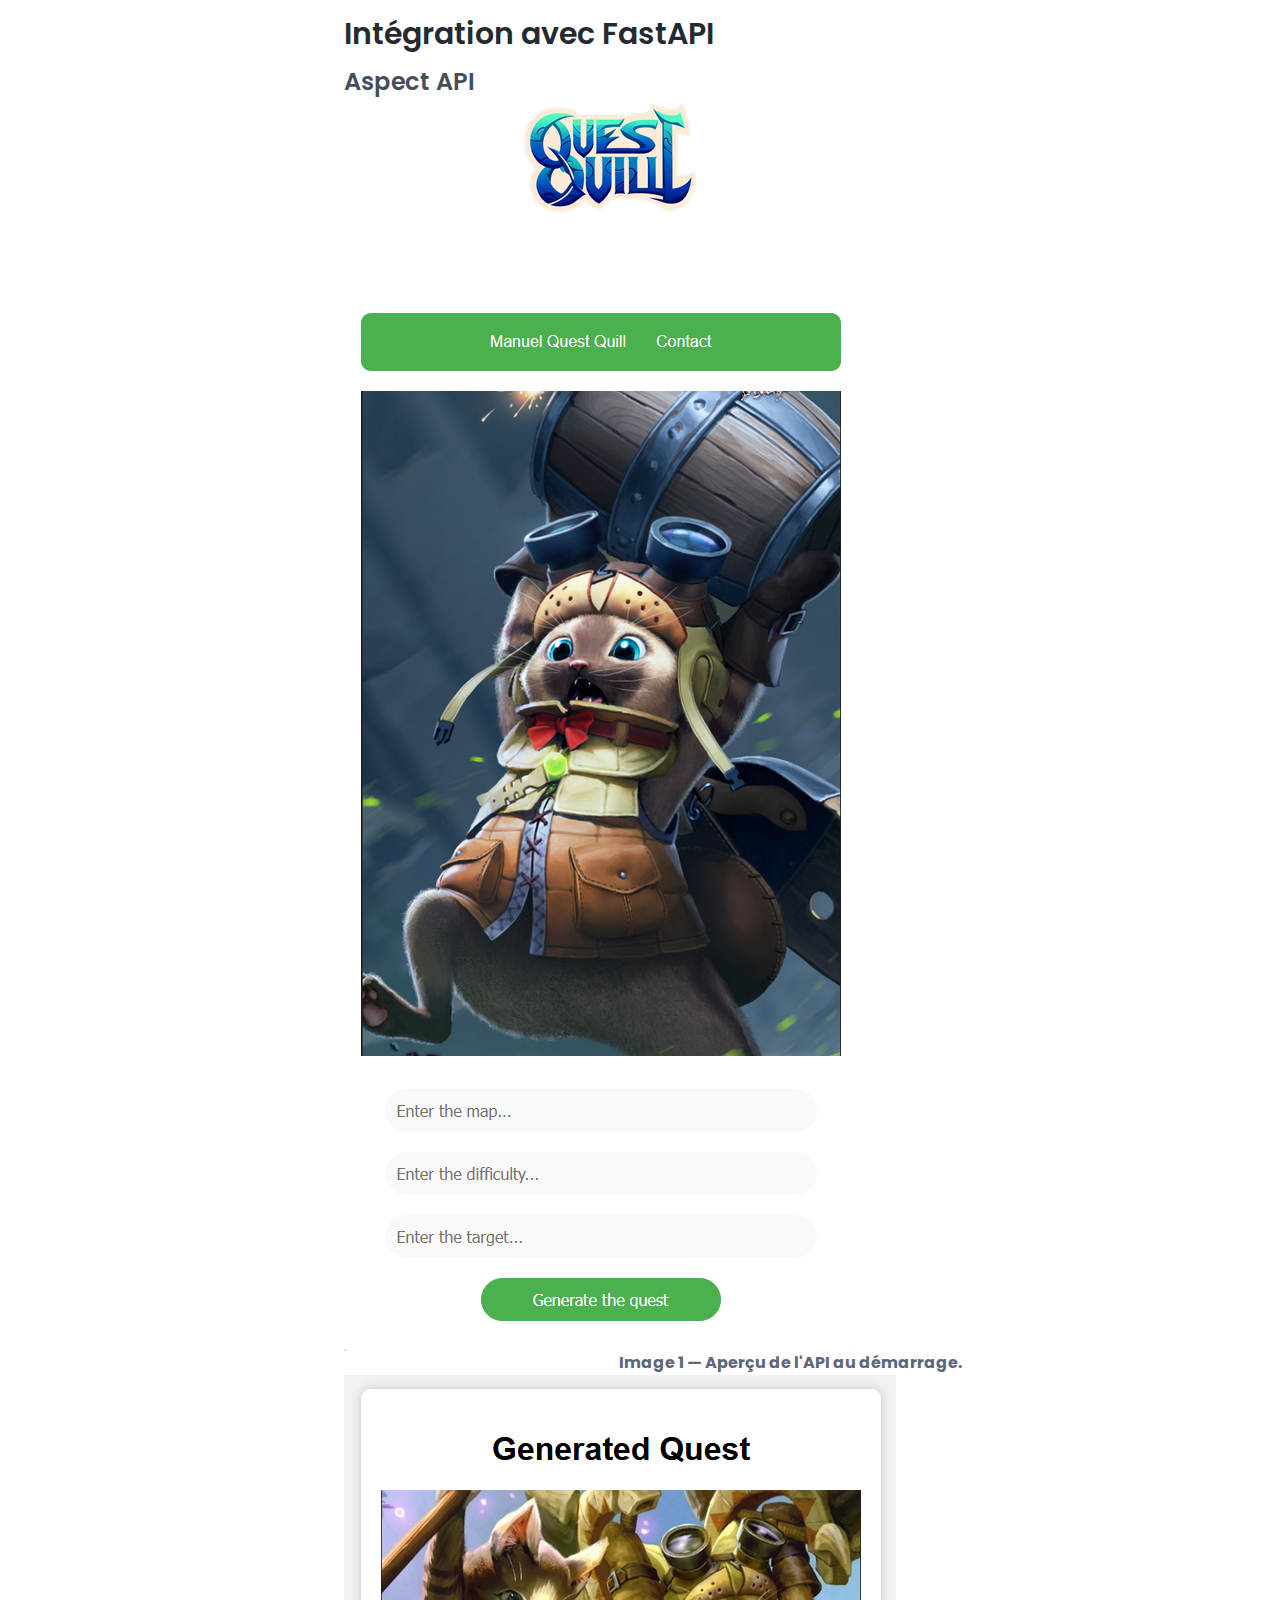
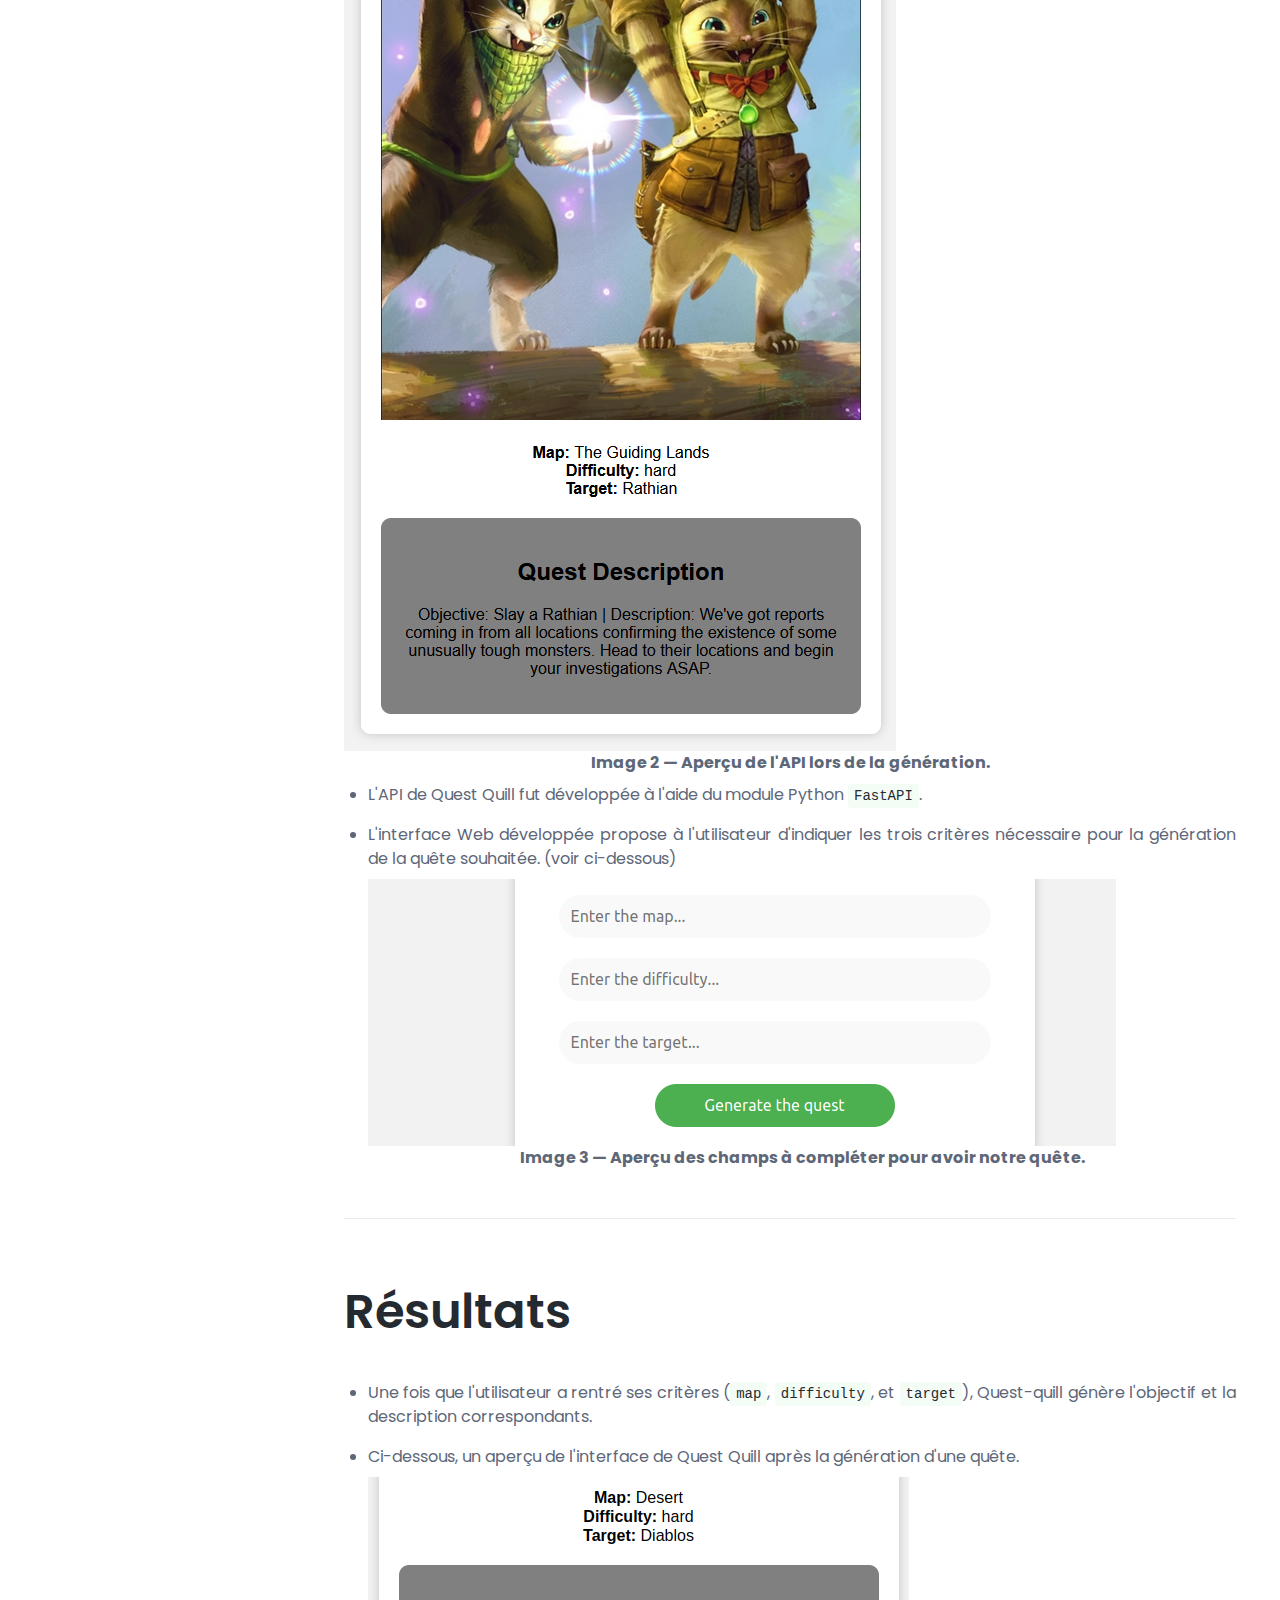
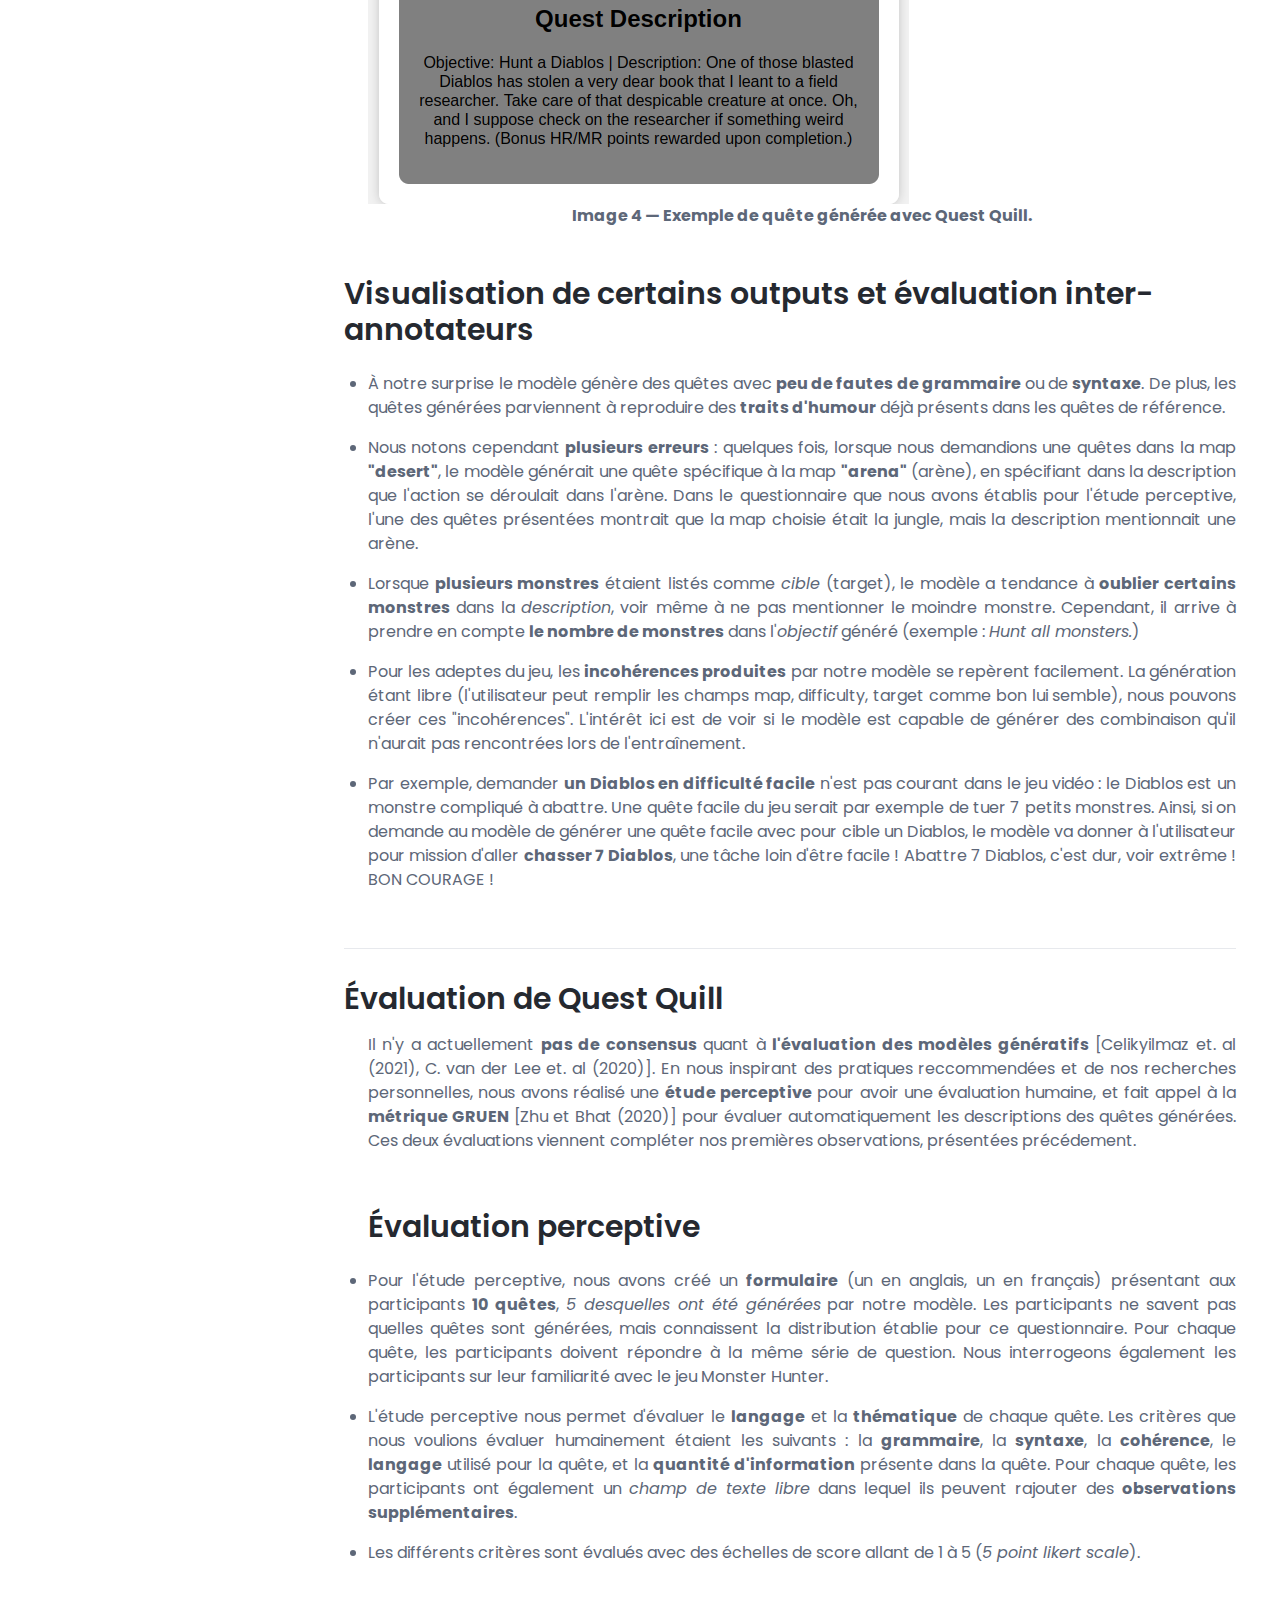
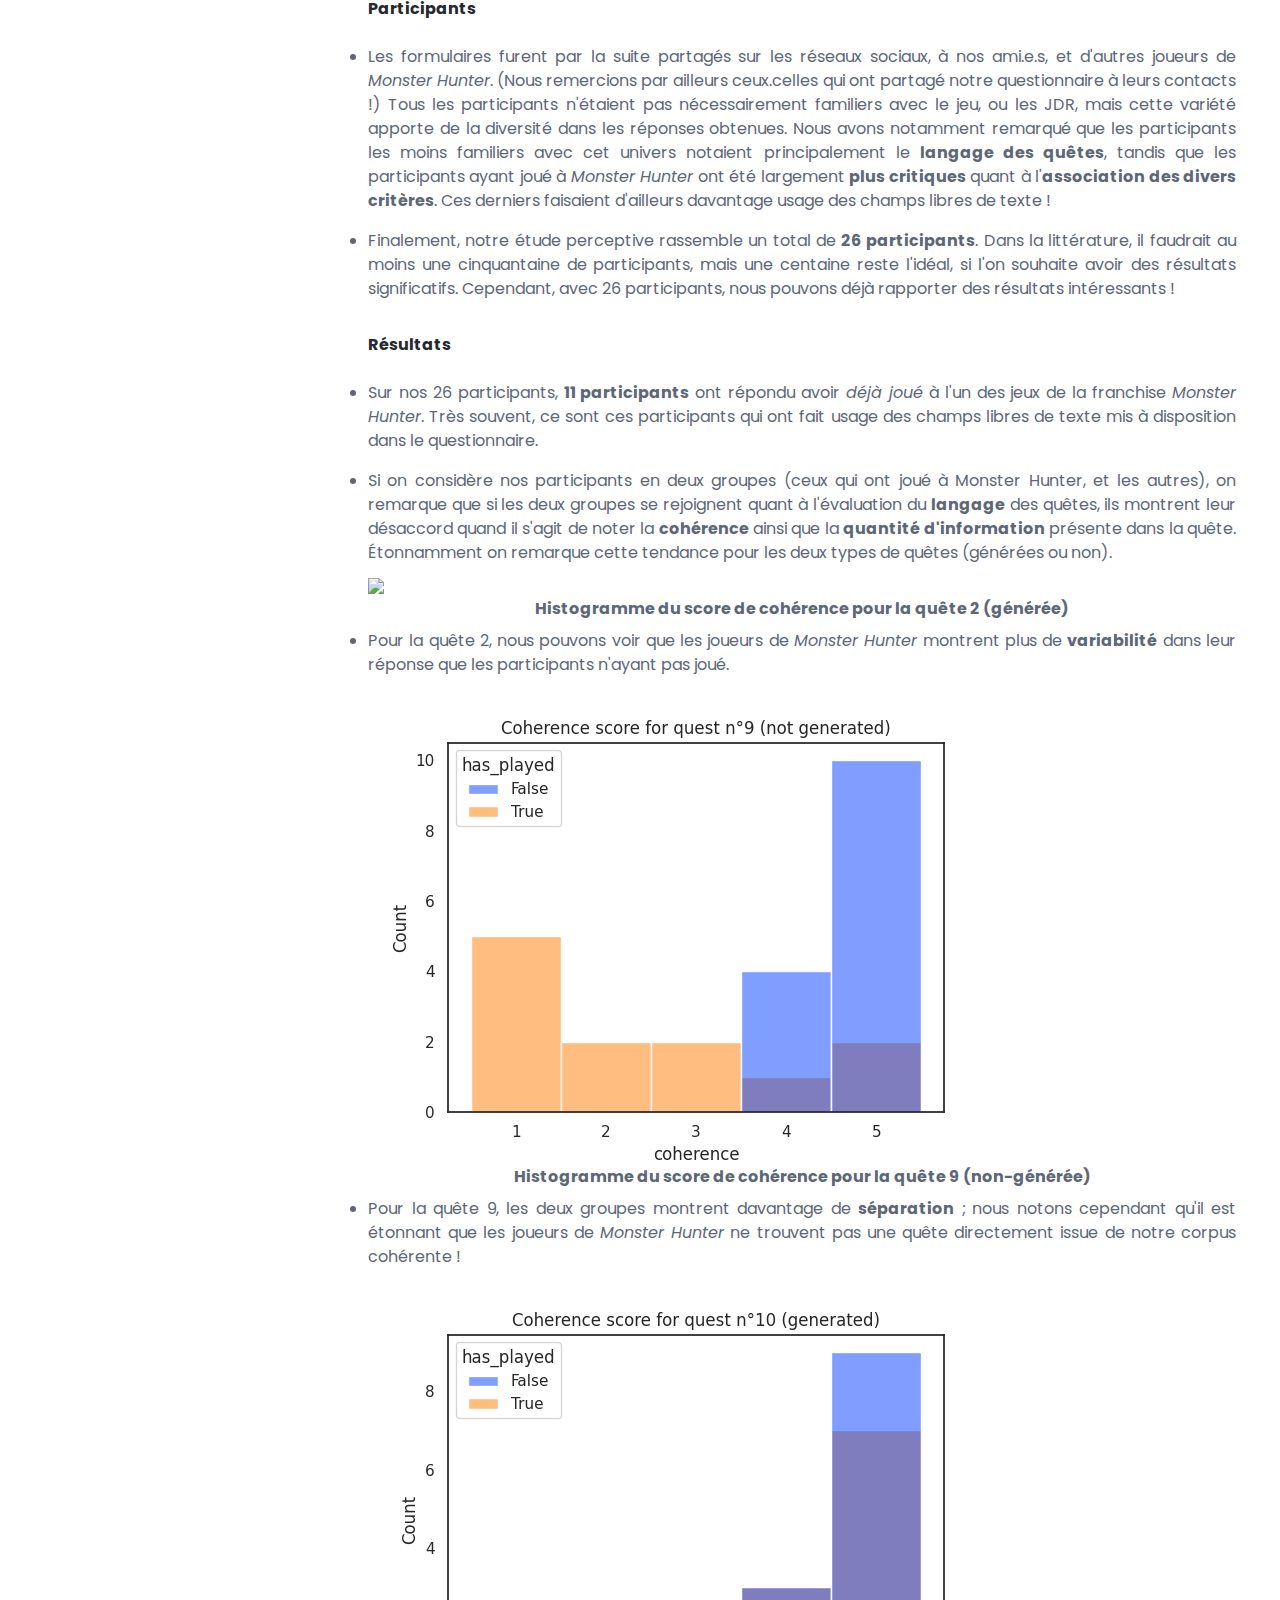
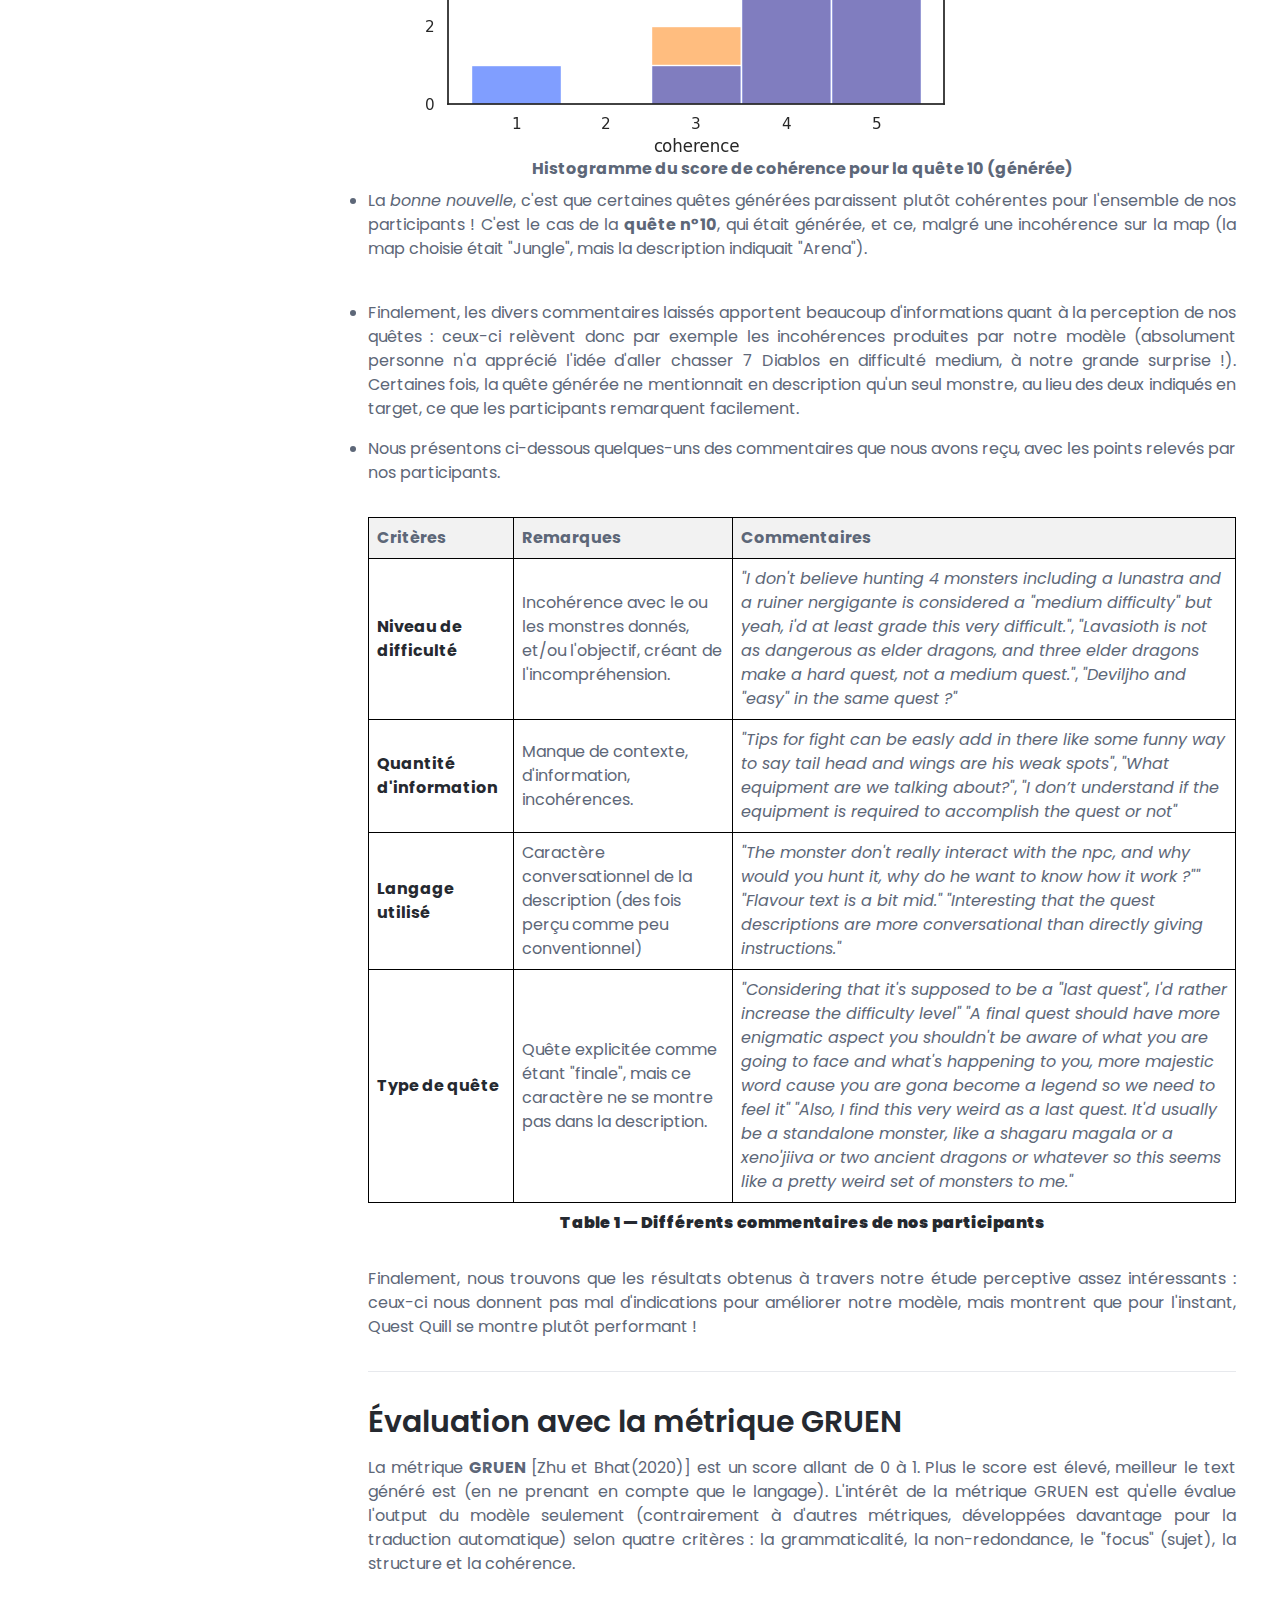
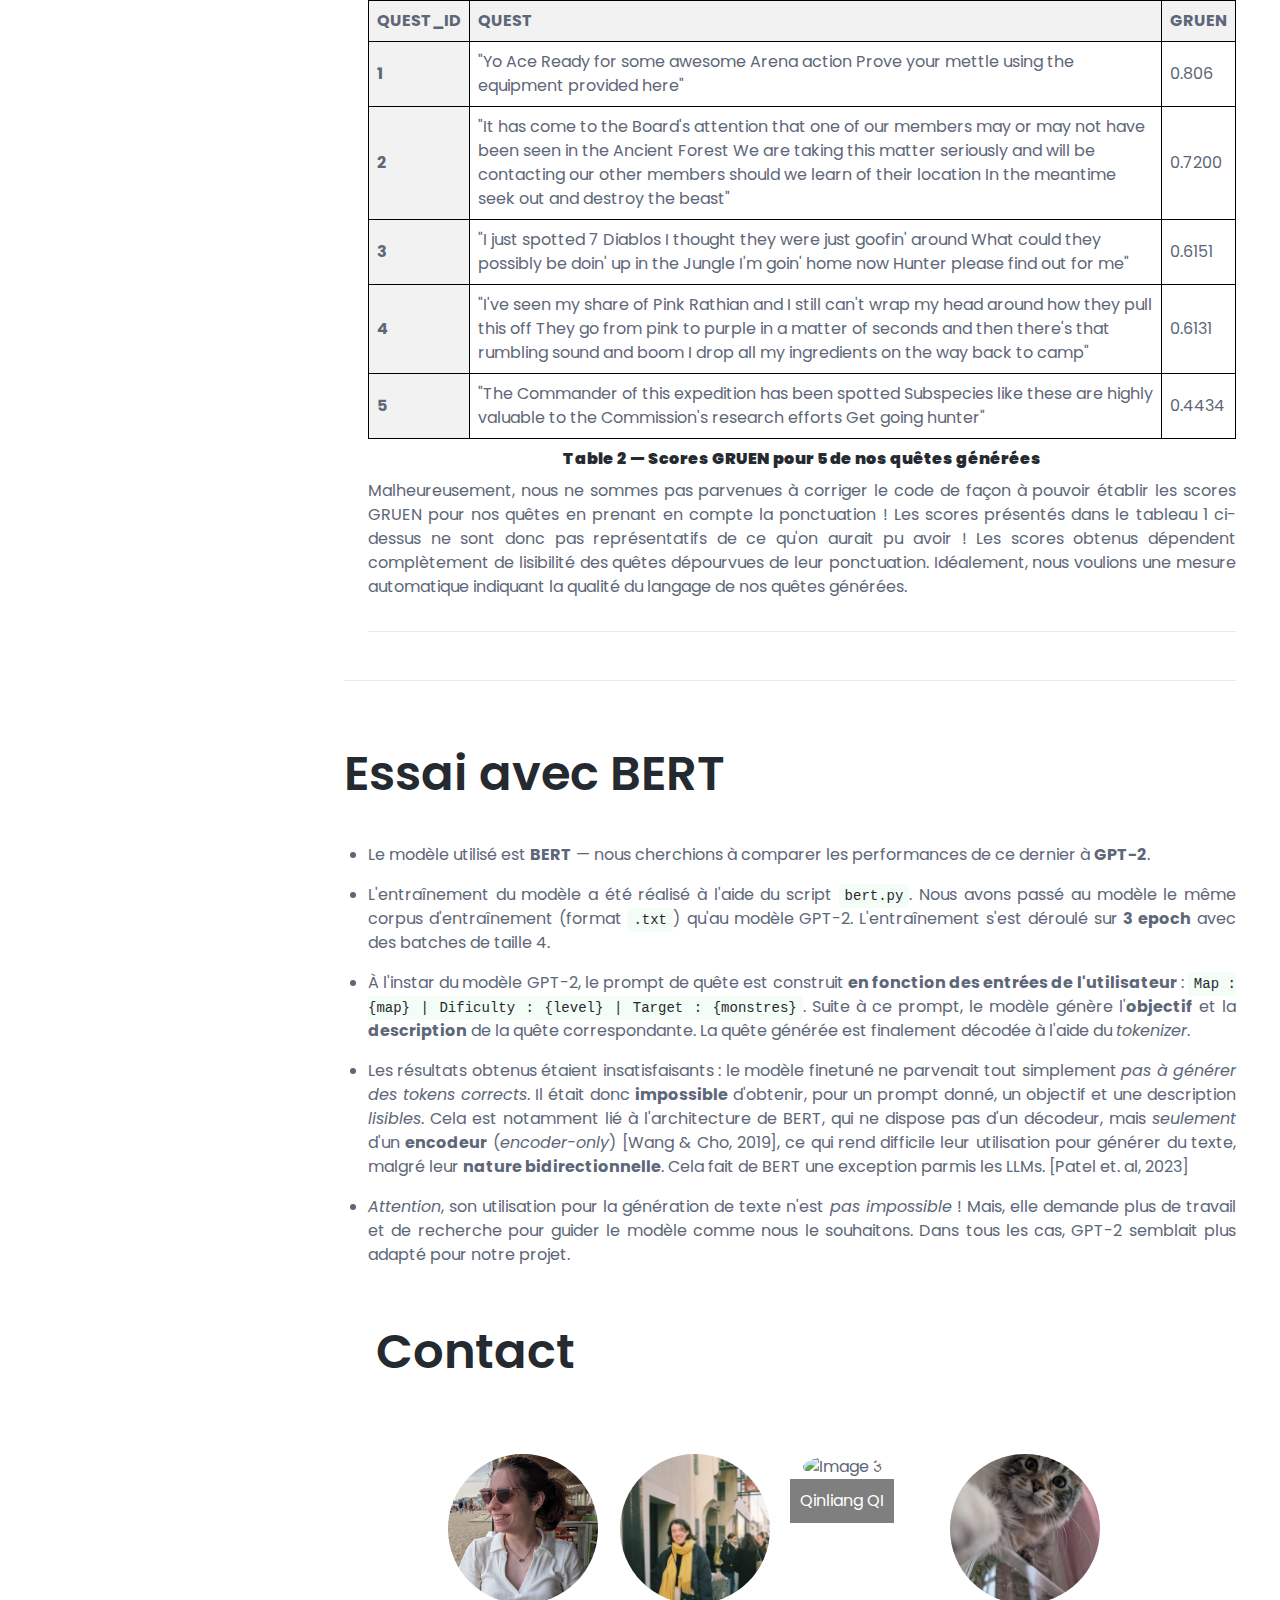
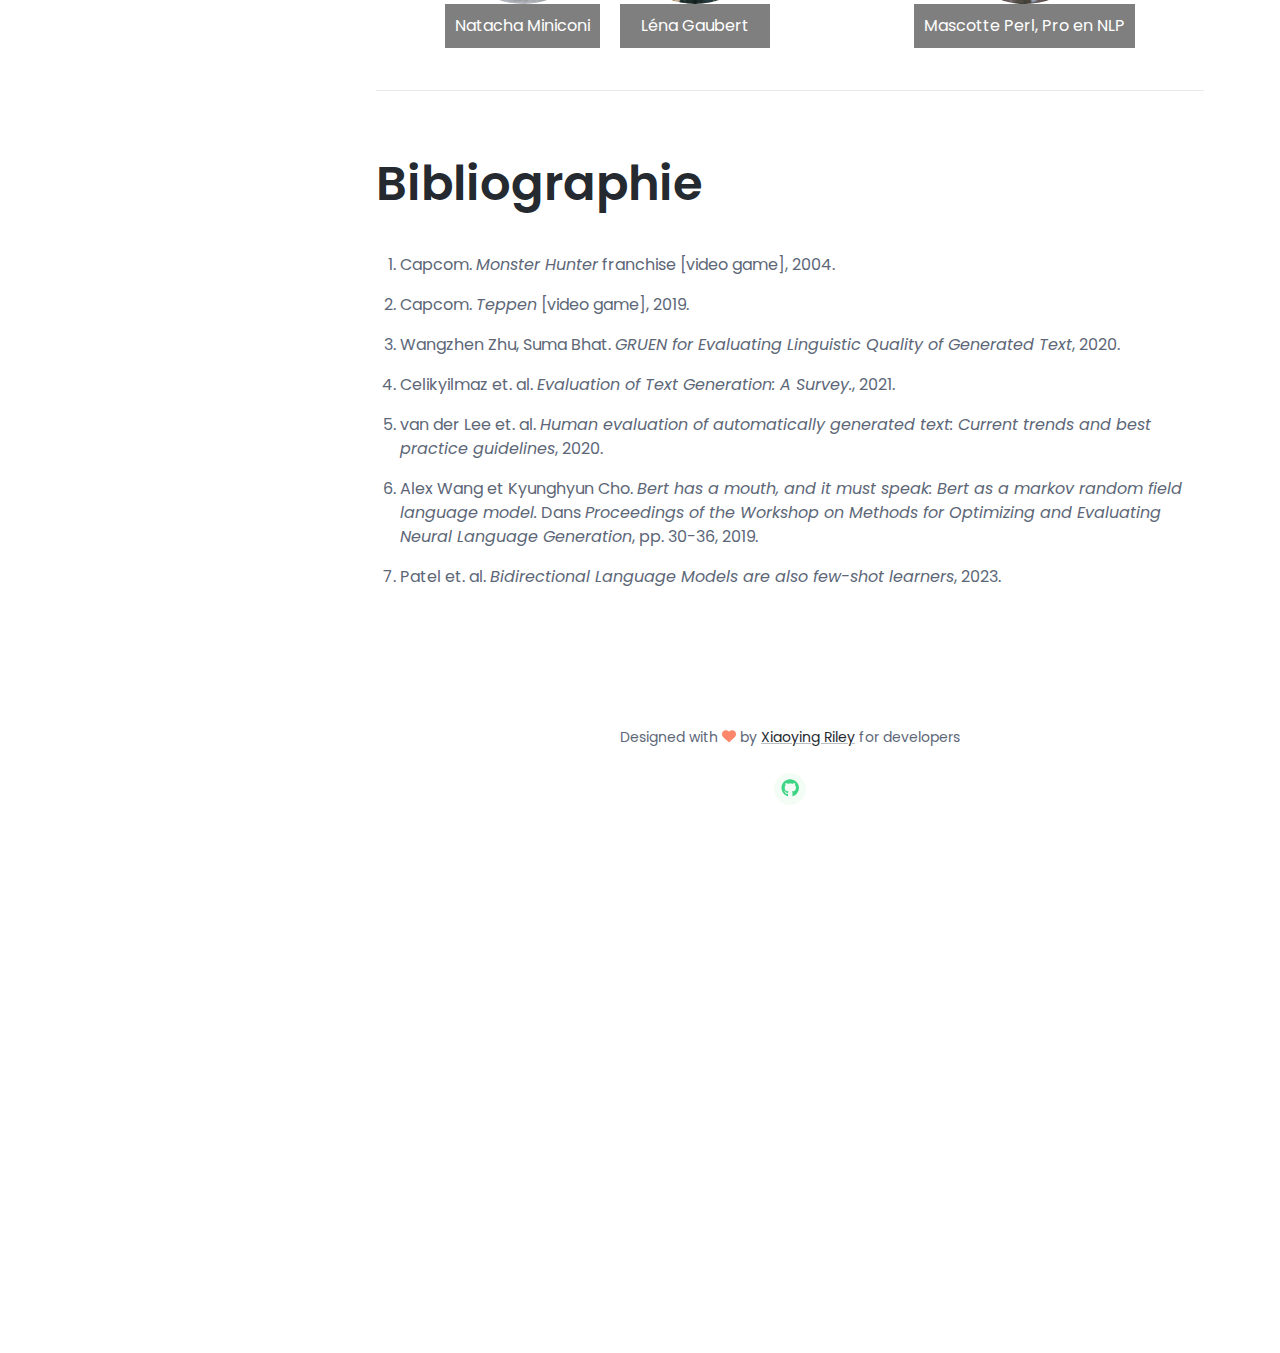
==== commit 9562fb54: "edit" ====
--- a/docs-page.html
+++ b/docs-page.html
@@ -487,6 +487,7 @@
           </tbody>
         </table>
 
+        <br/>
         <p>Finalement, nous trouvons que les résultats obtenus à travers notre étude perceptive assez intéressants : ceux-ci nous donnent pas mal d'indications
         pour améliorer notre modèle, mais montrent que pour l'instant, Quest Quill se montre plutôt performant !</p>
 
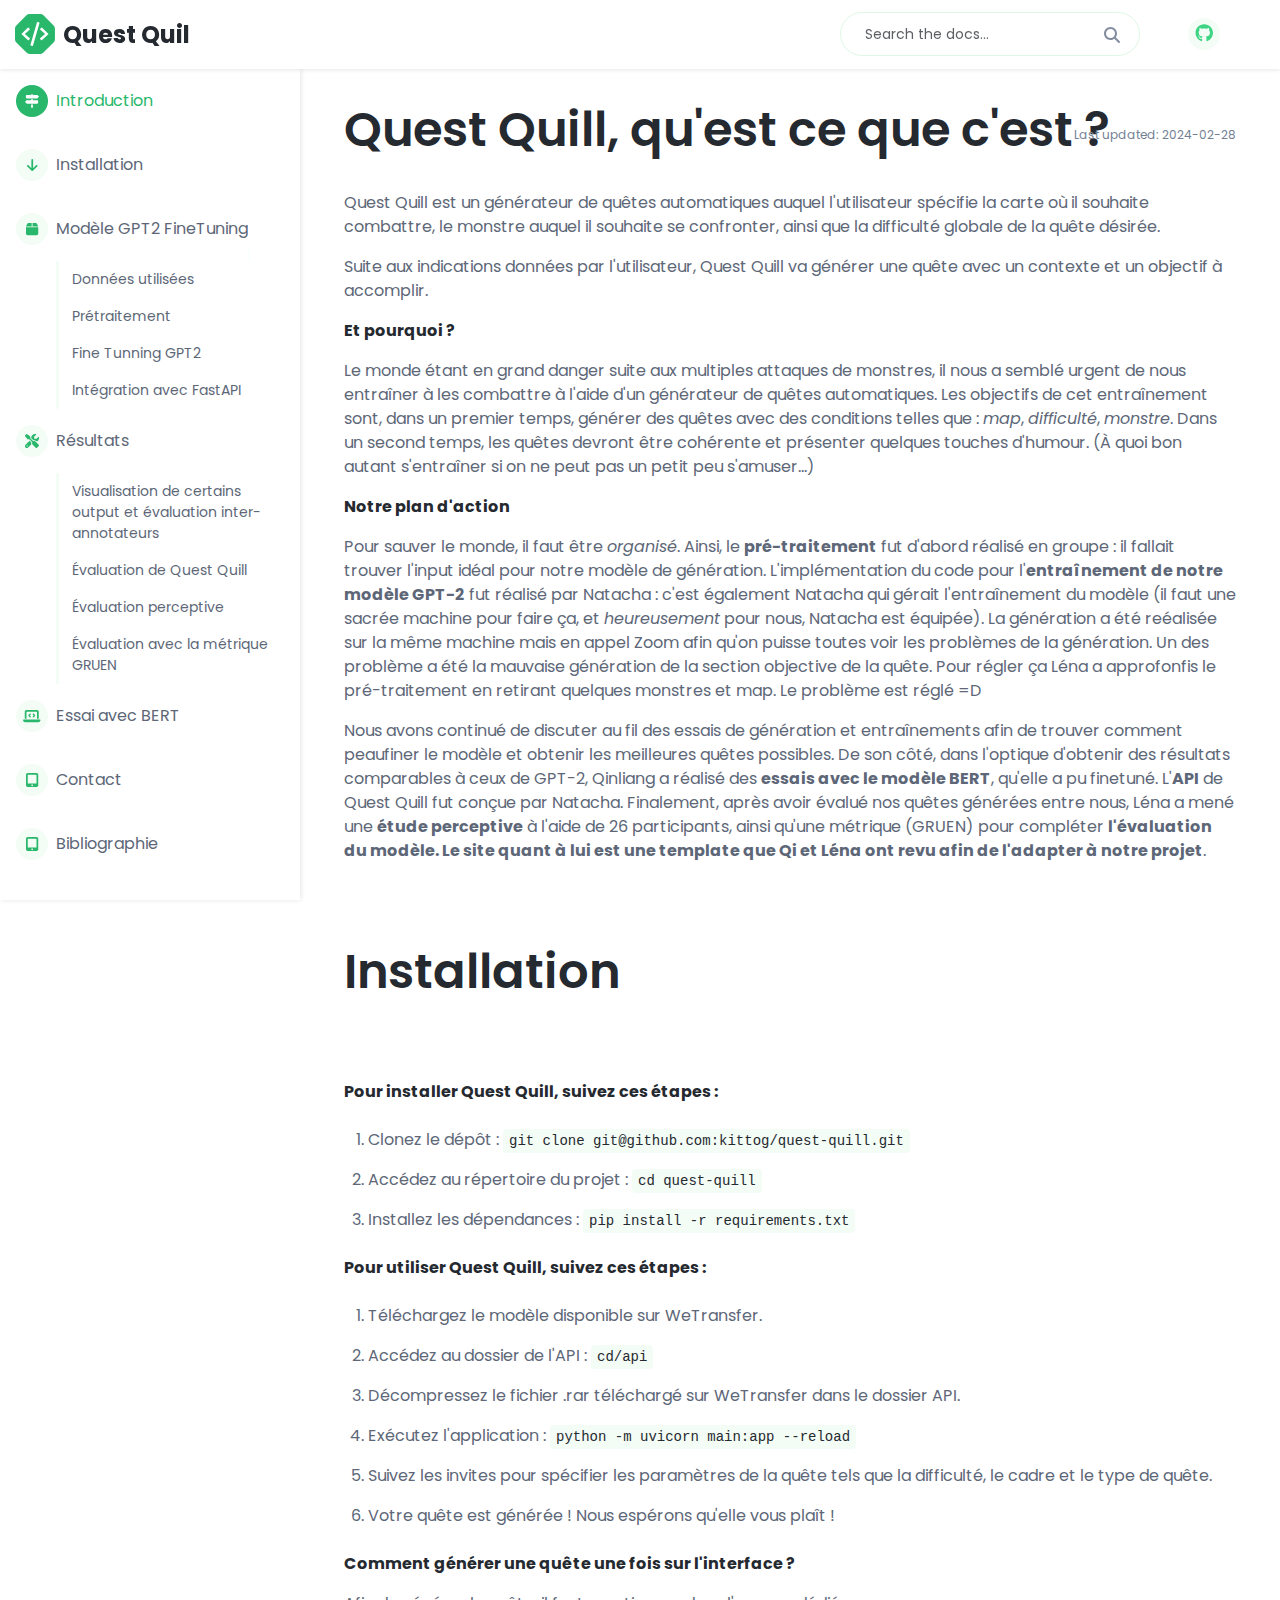
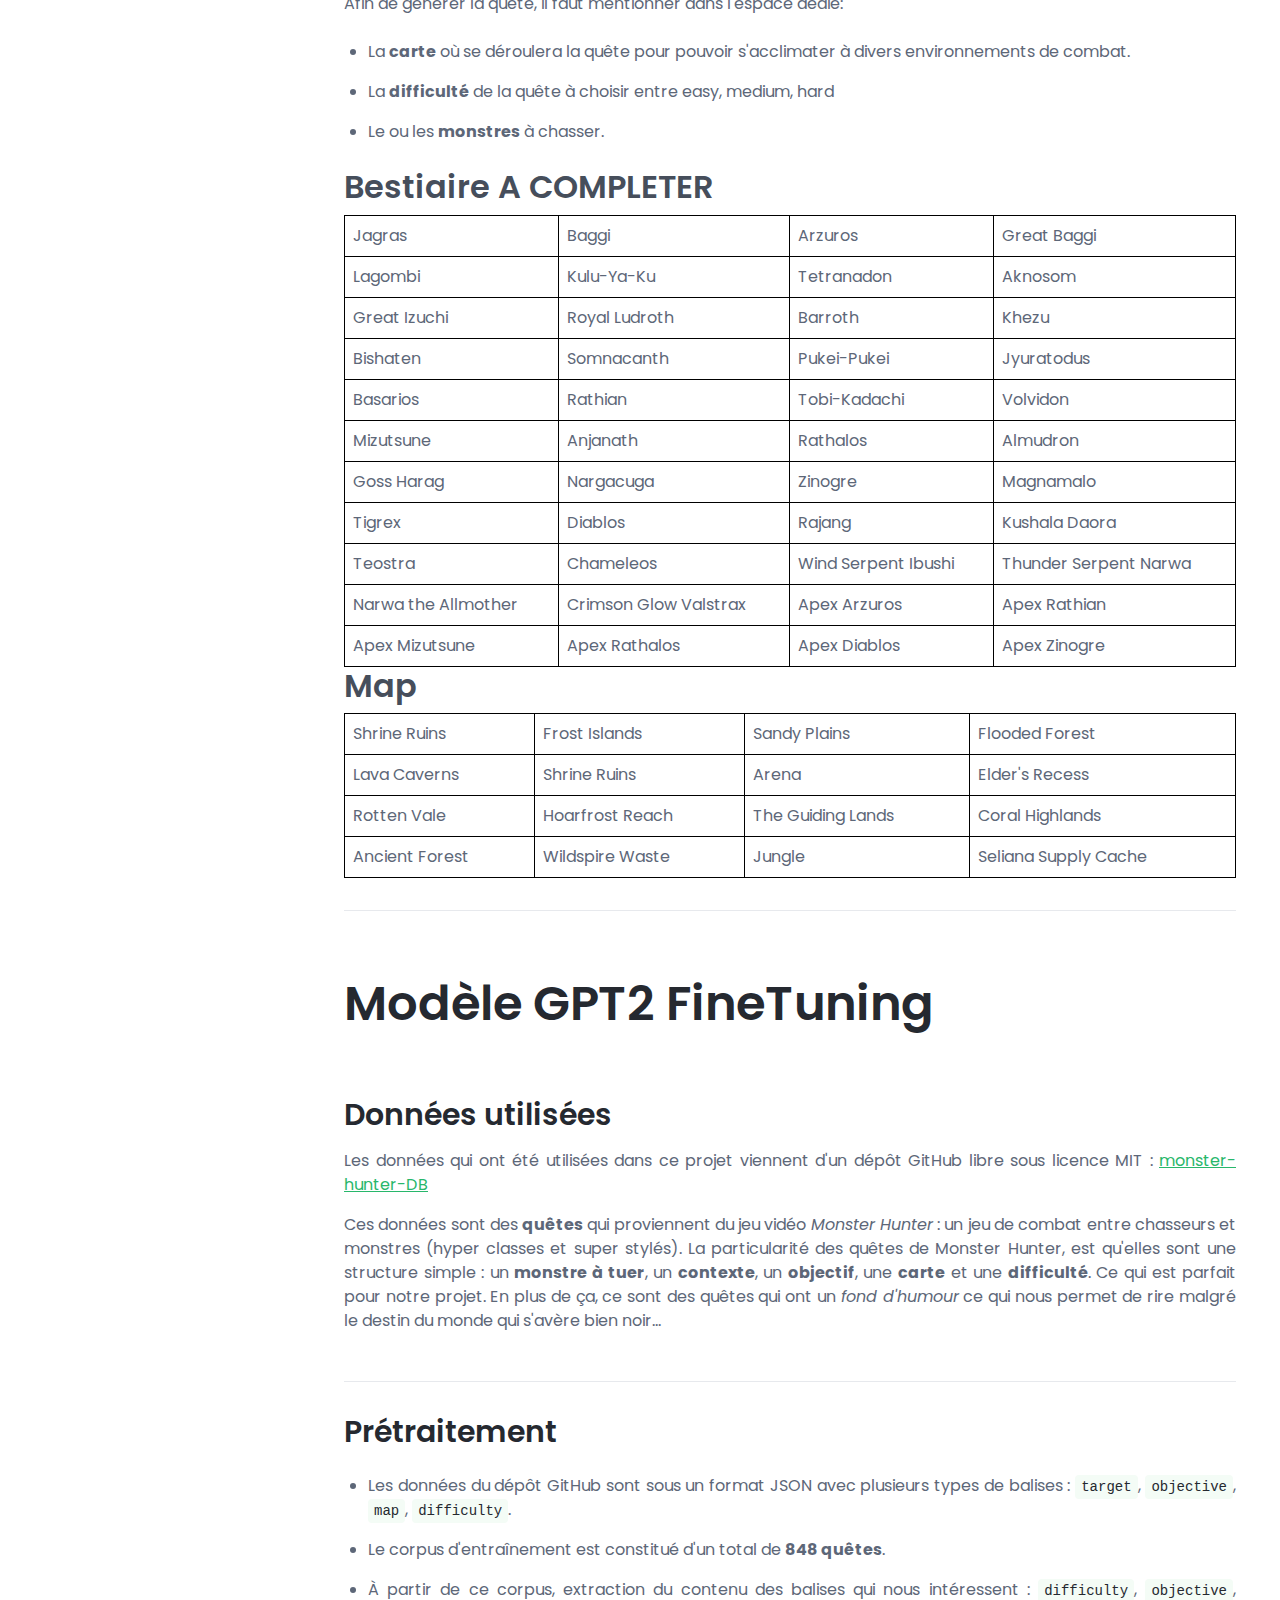
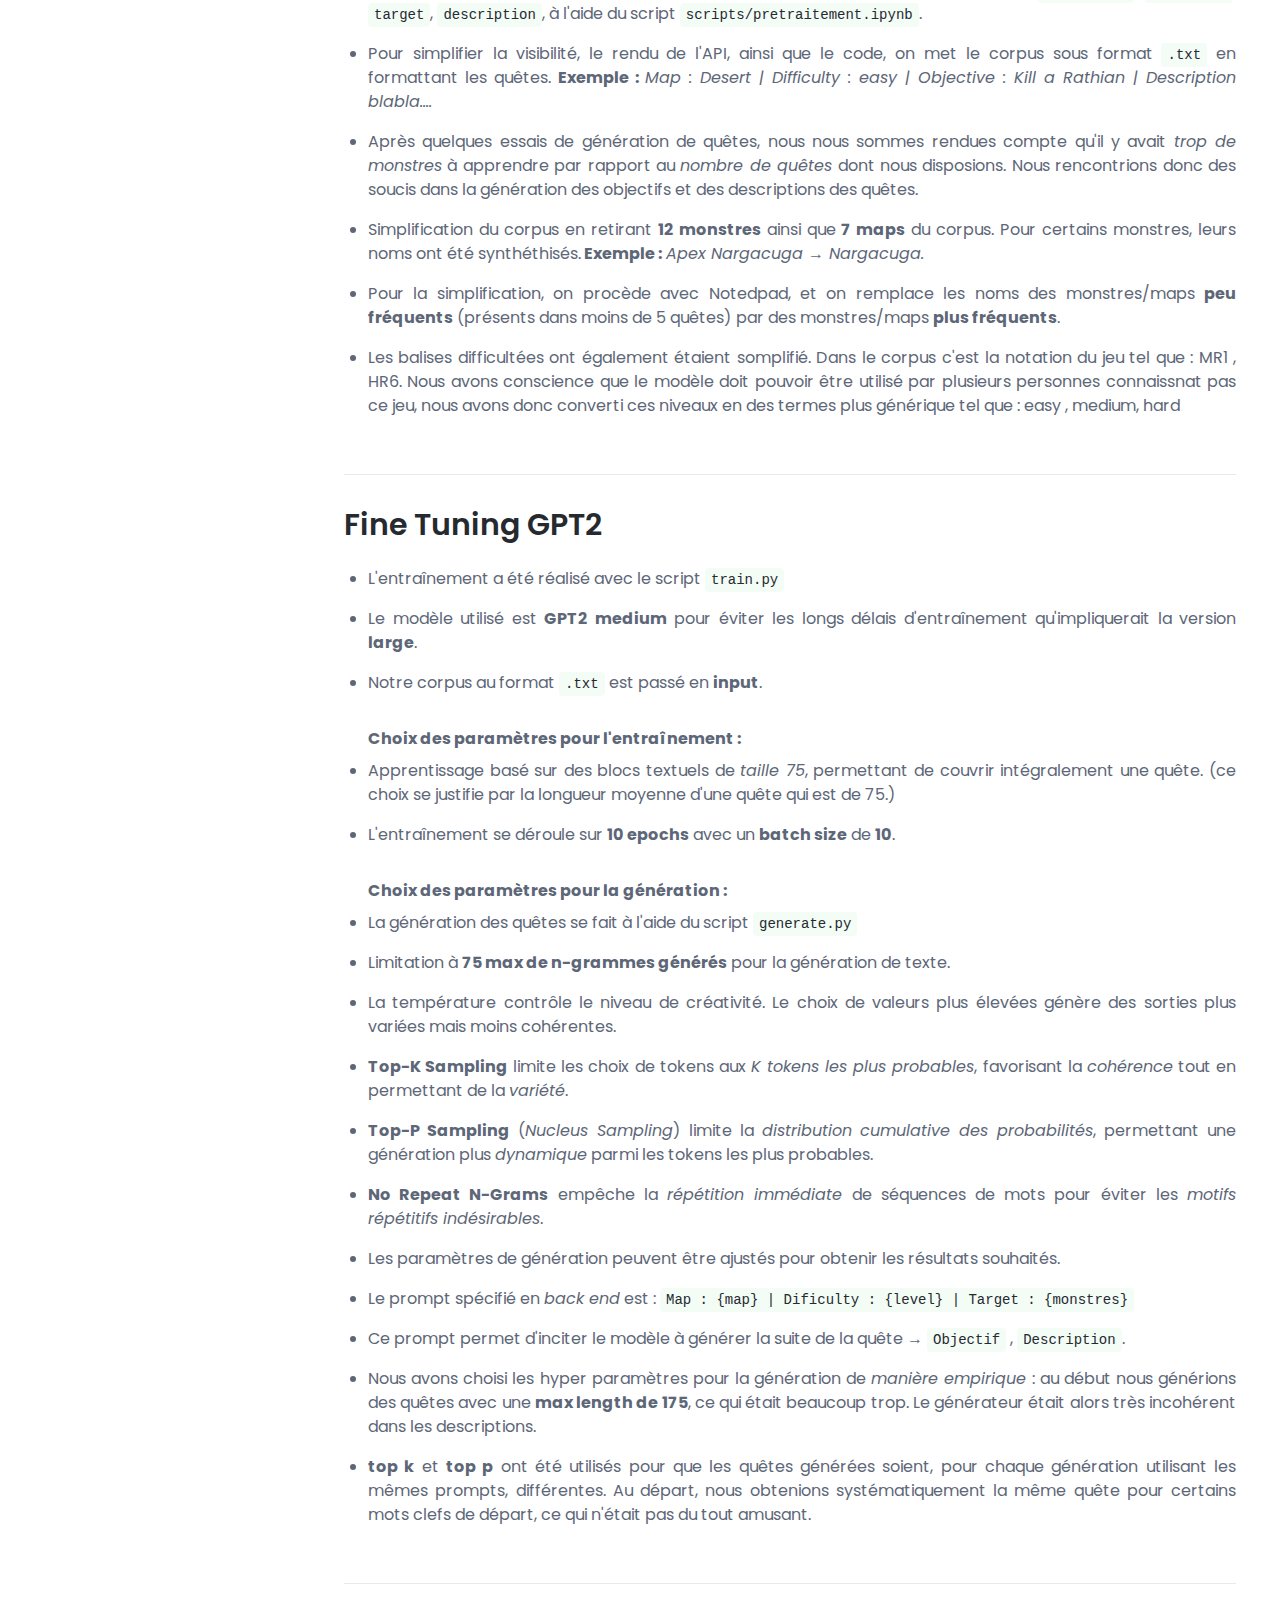
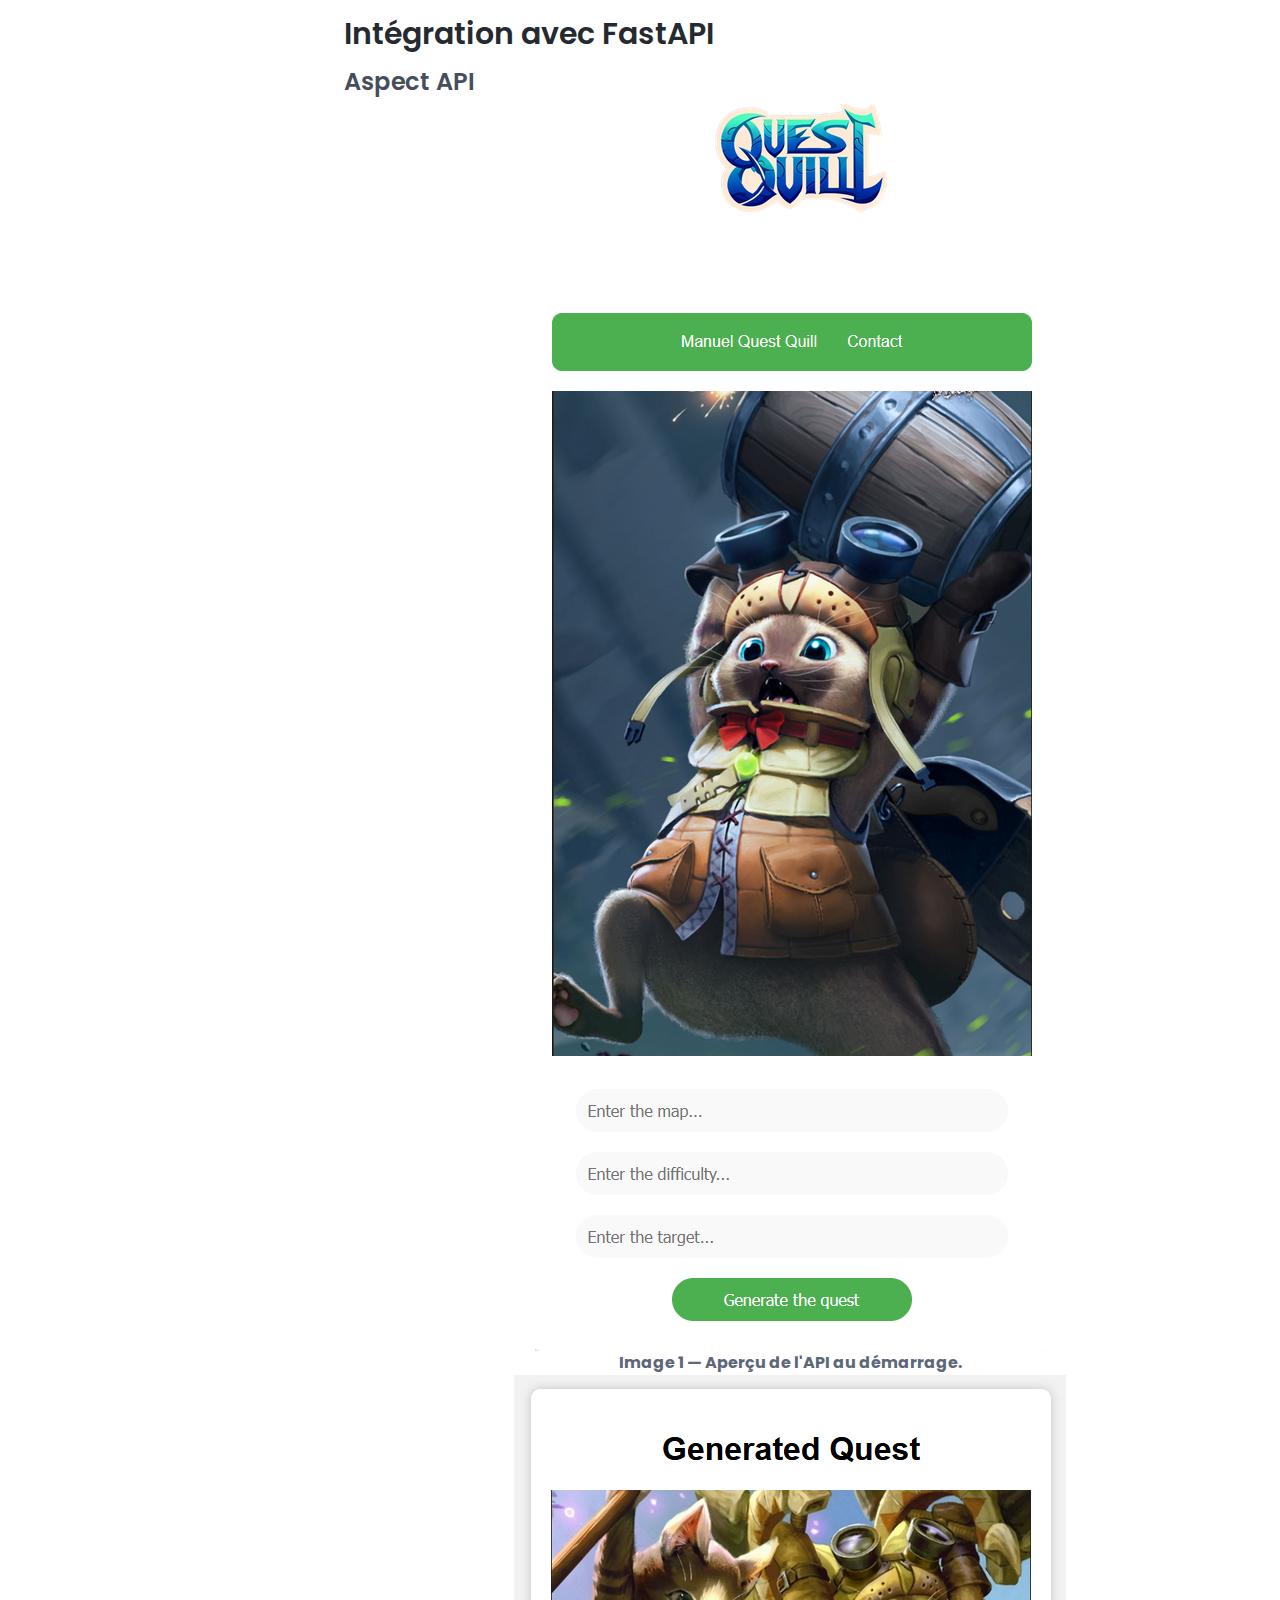
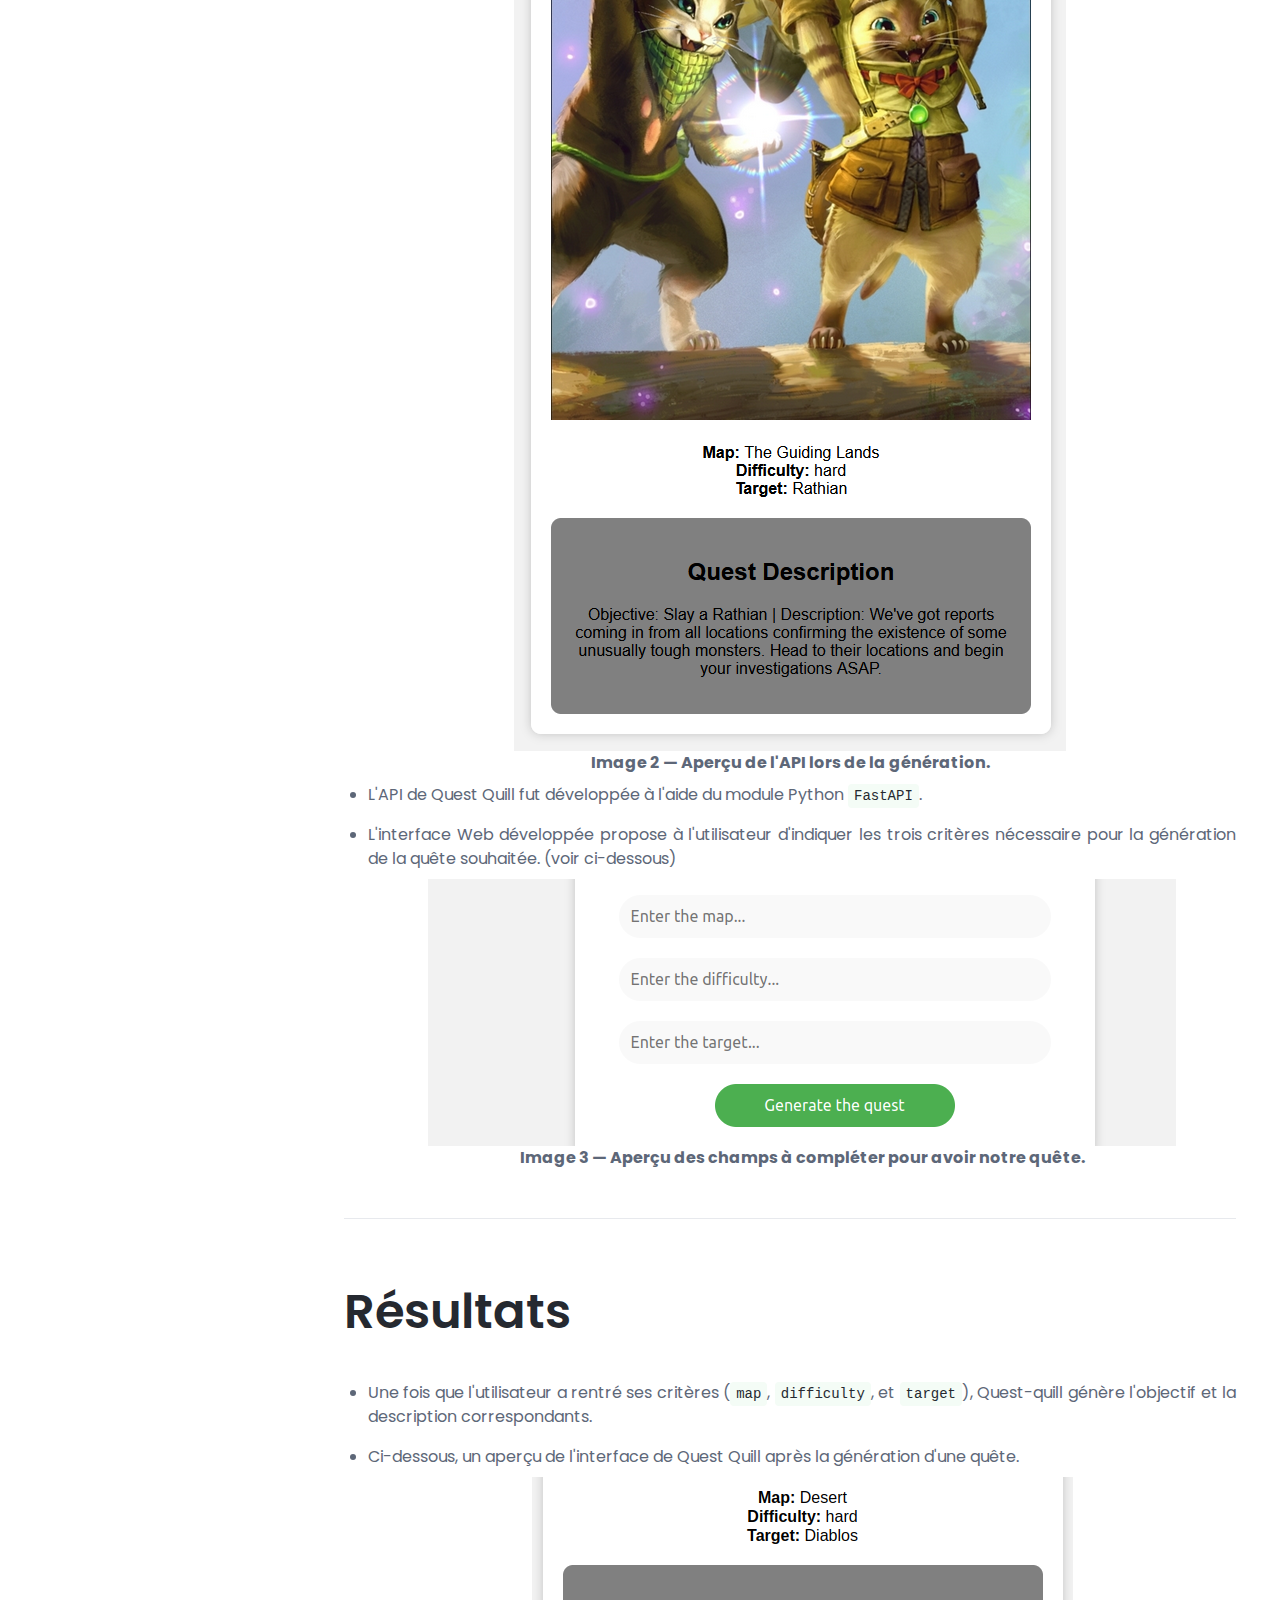
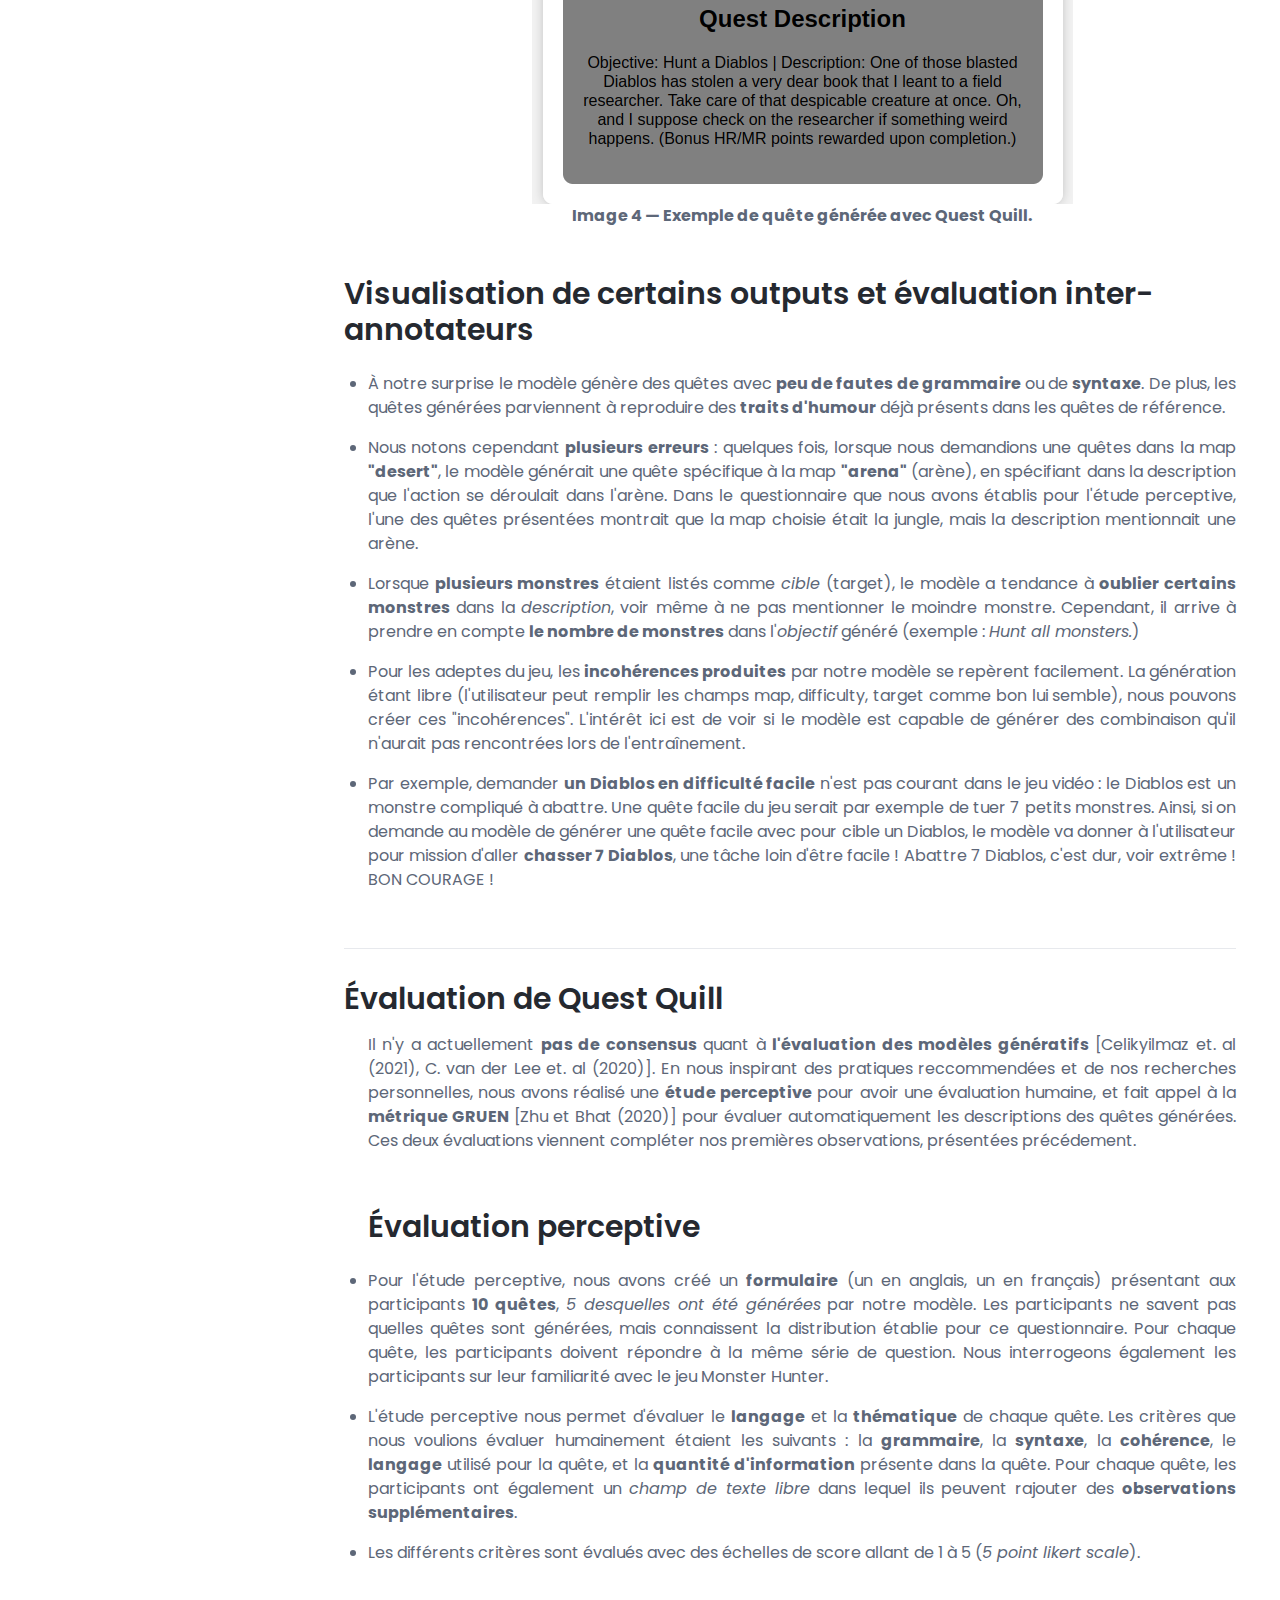
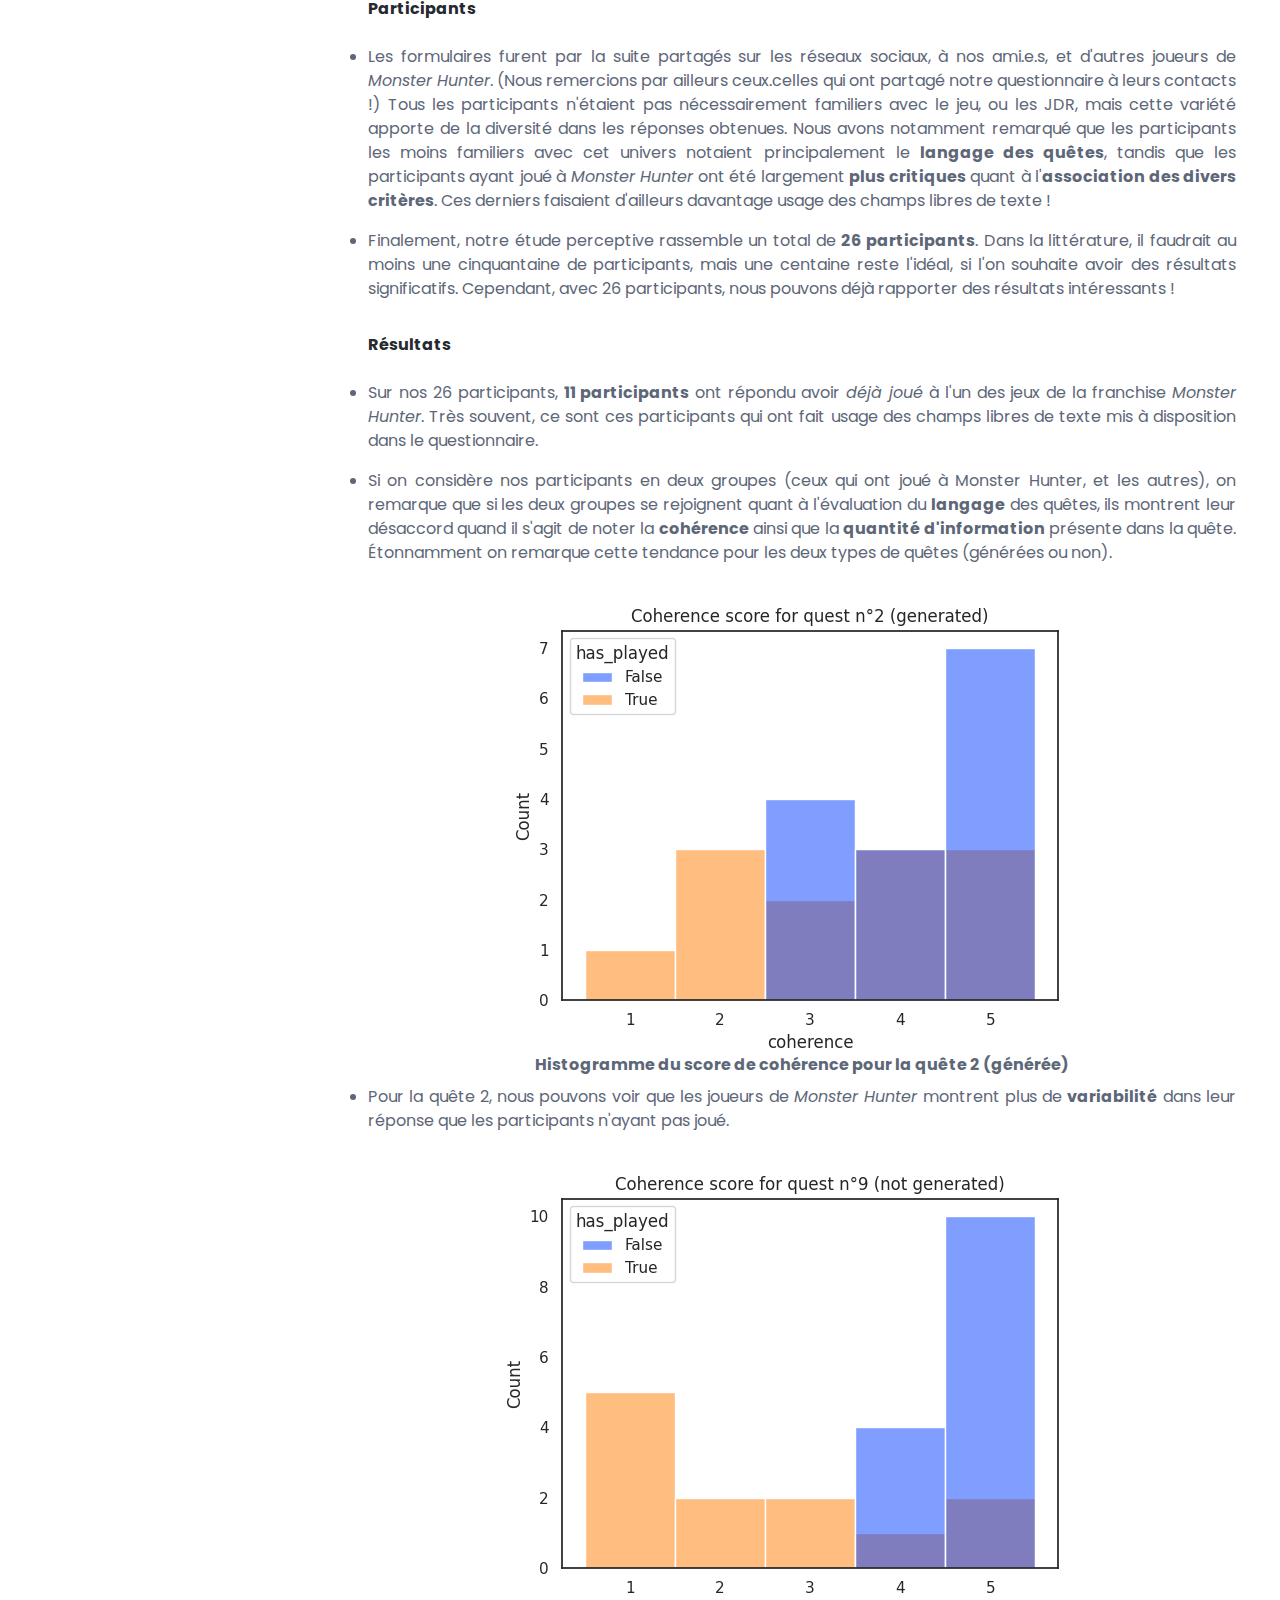
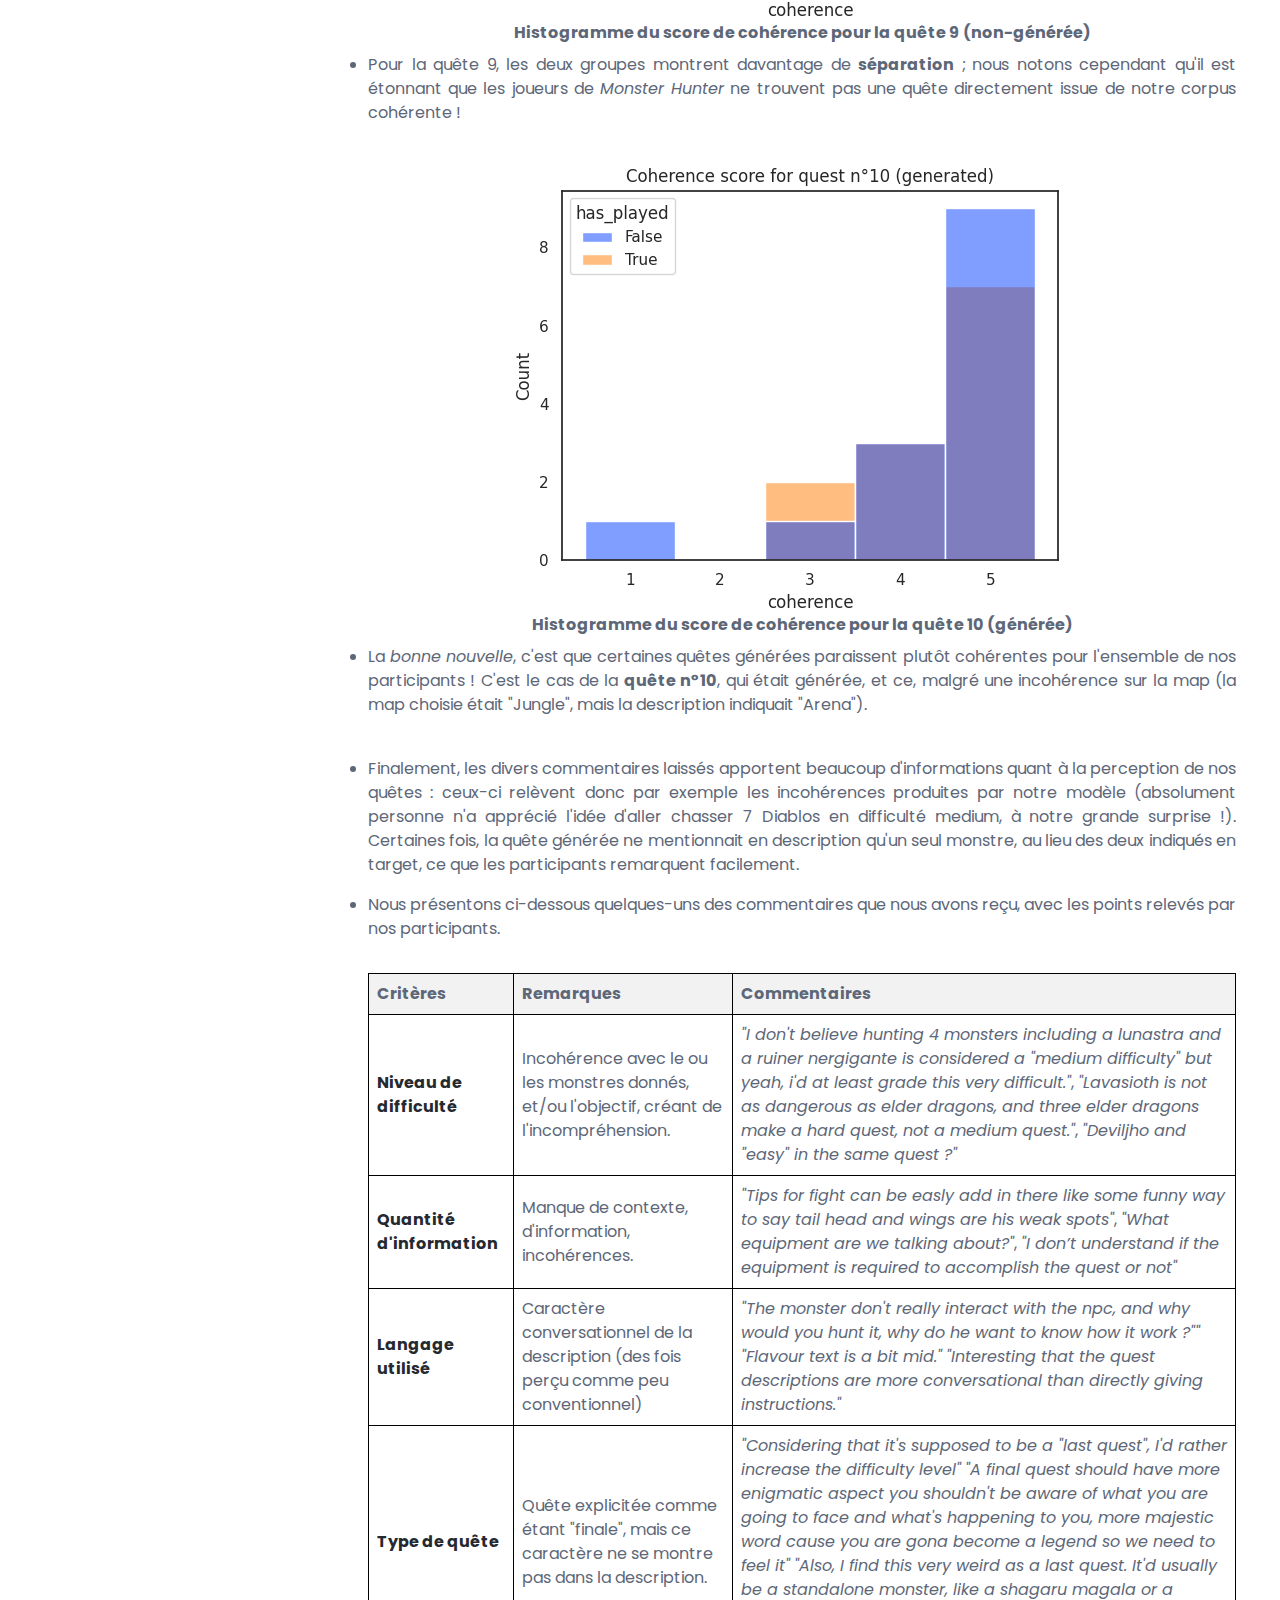
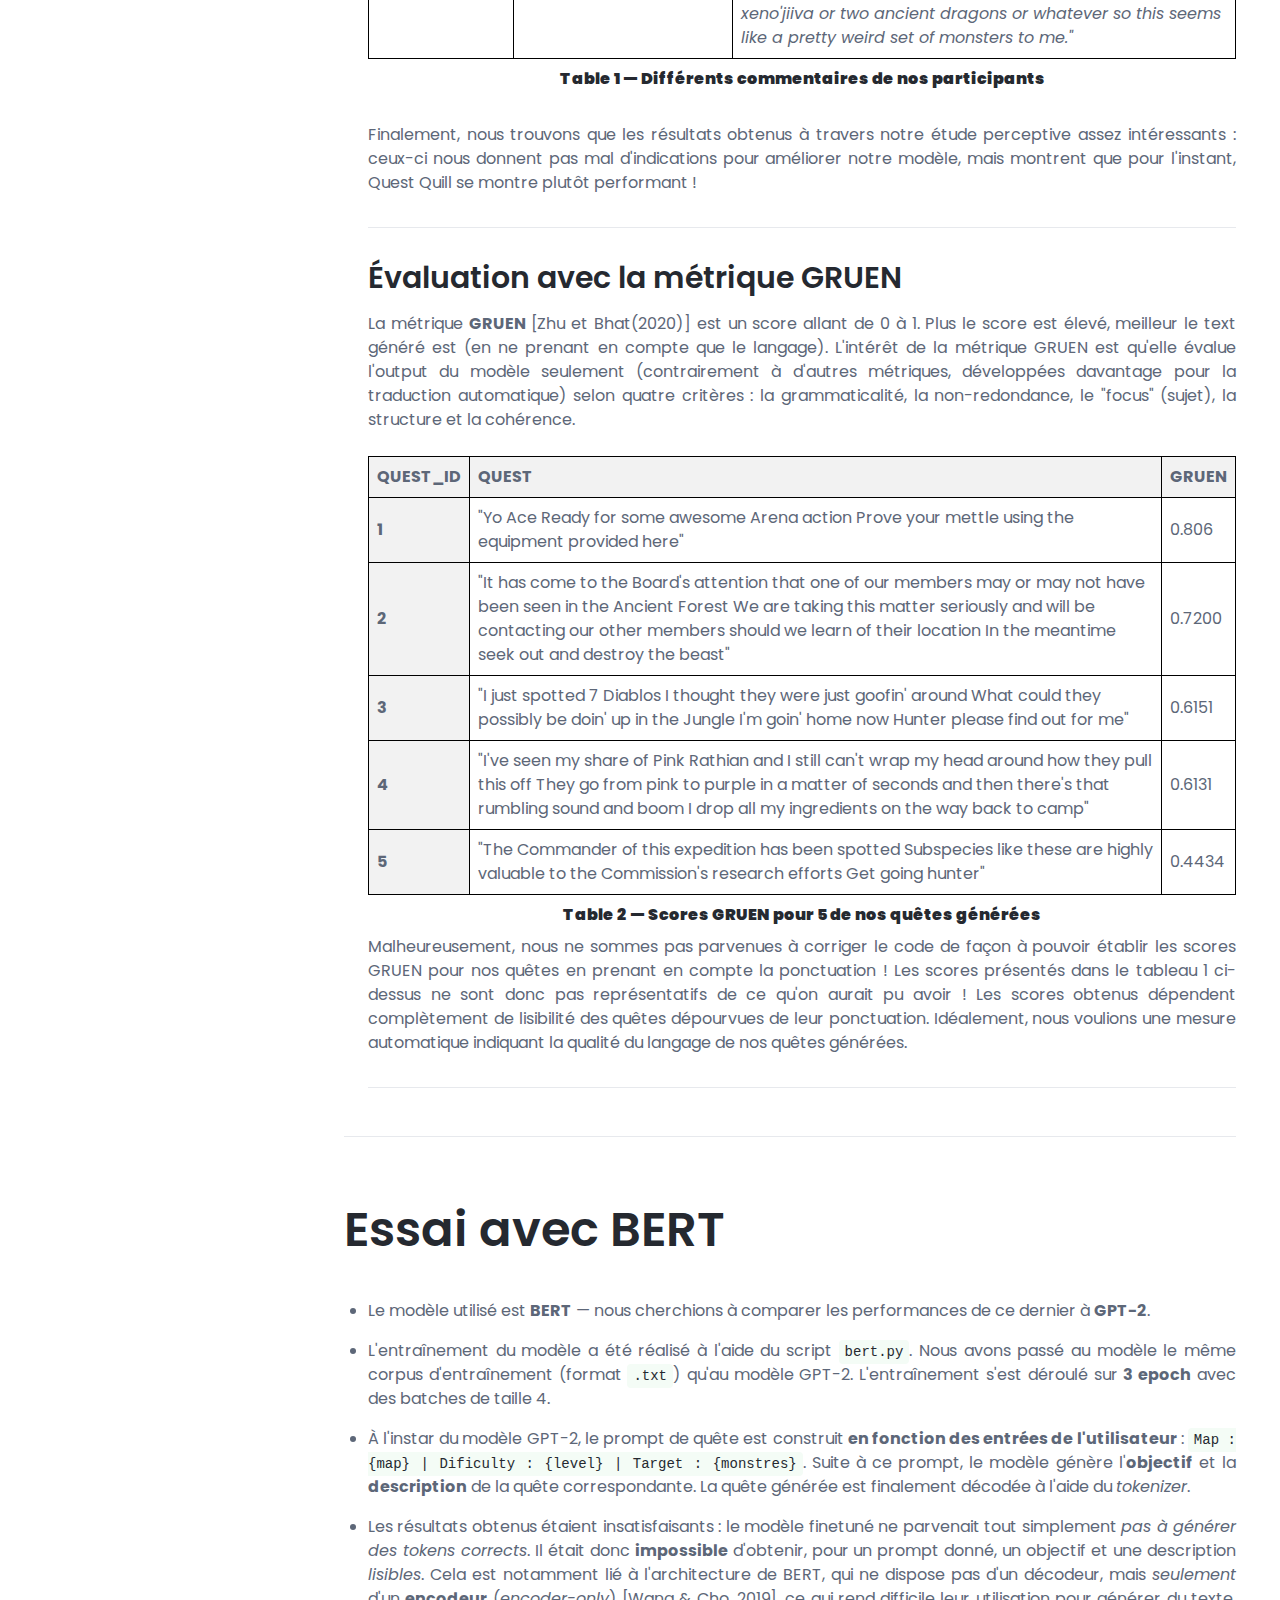
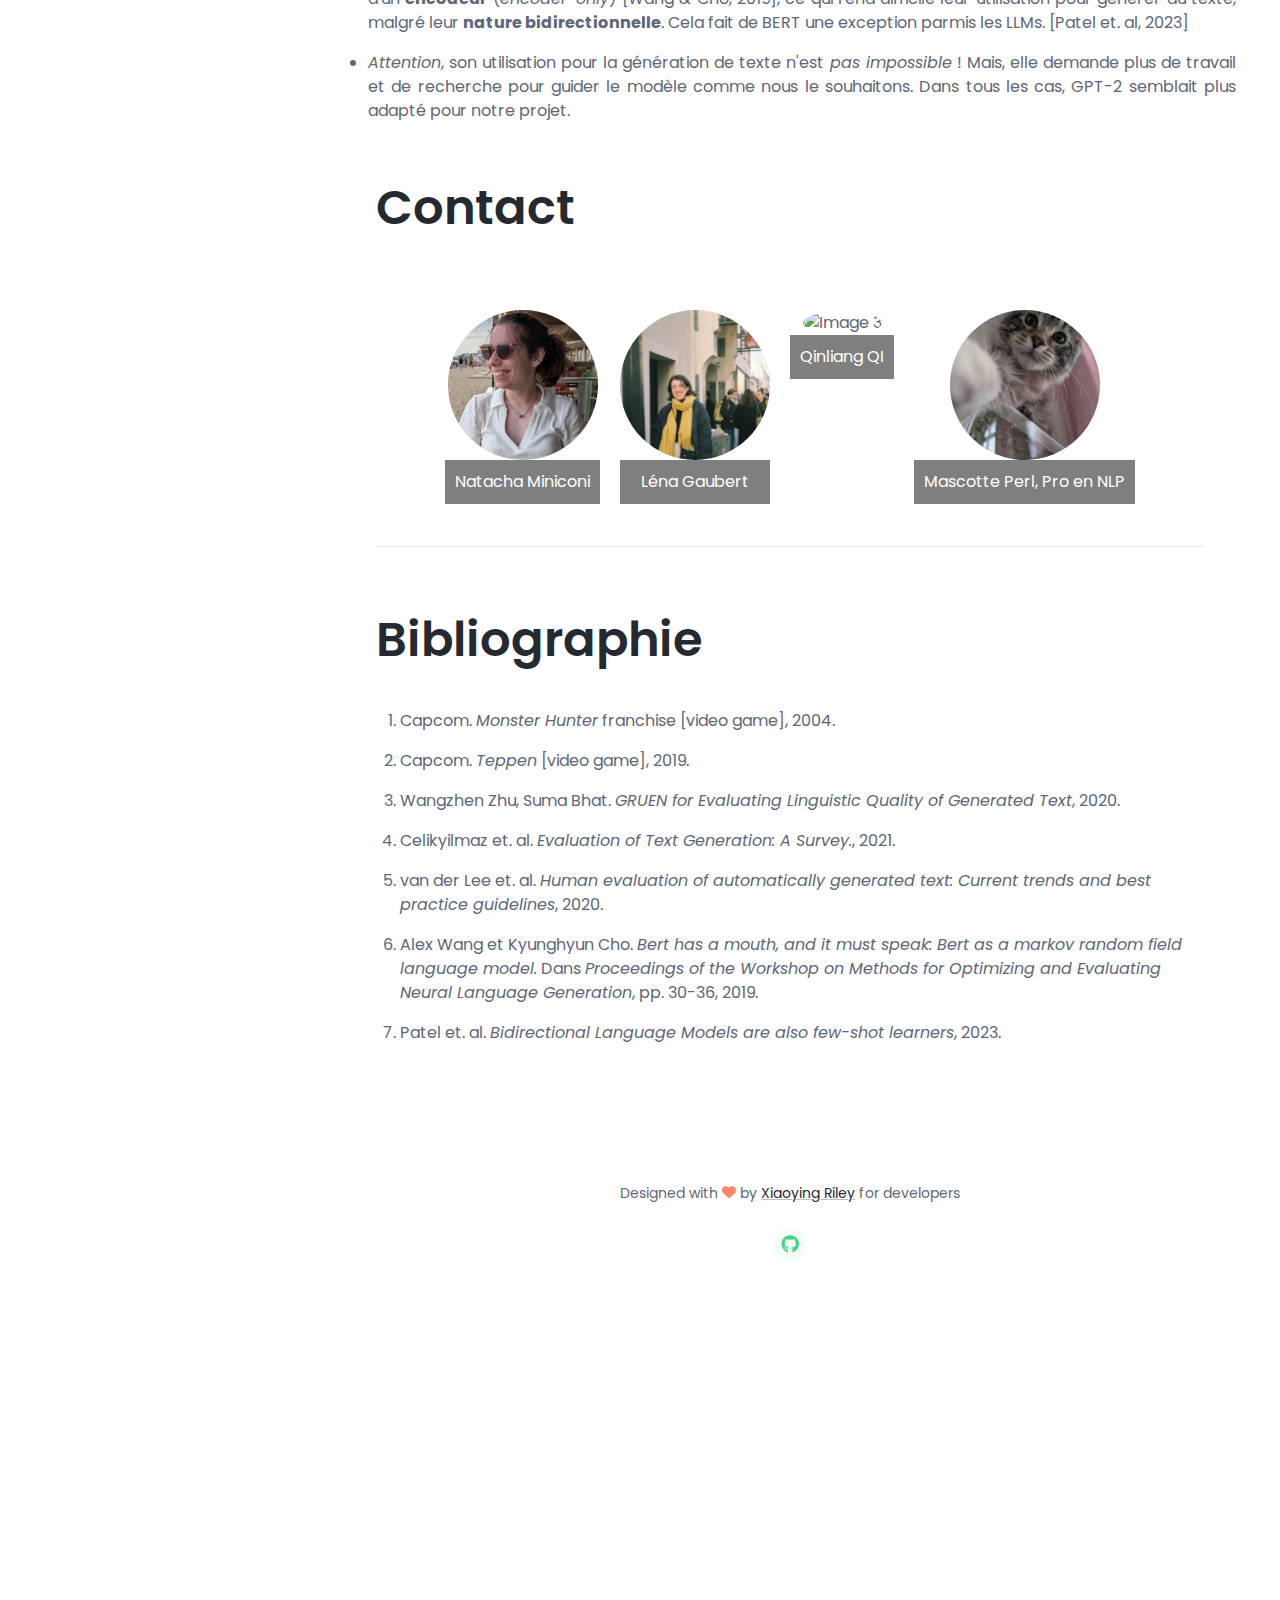
==== commit 9efd69f2: "img center" ====
--- a/docs-page.html
+++ b/docs-page.html
@@ -340,17 +340,16 @@
           <section class="docs-section" id="item-3-4">
 						<h2 class="section-heading">Intégration avec FastAPI</h2>
 						<h3>Aspect API</h3>
-						<img src="image/interf.png">
+						<center><img src="image/interf.png"></center>
 						<center><figcaption><b>Image 1 — Aperçu de l'API au démarrage.</b></figcaption></center>
-						<img src="image/interf2.png">
+						<center><img src="image/interf2.png"></center>
 						<center><figcaption><b>Image 2 — Aperçu de l'API lors de la génération.</b></figcaption></center>
 						<ul style="text-align: justify;">
 								<li>L'API de Quest Quill fut développée à l'aide du module Python <code>FastAPI</code>.</li>
 								<li>L'interface Web développée propose à l'utilisateur d'indiquer les trois critères nécessaire pour la génération de la quête souhaitée. (voir ci-dessous)</li>
-                <figure>
-                <img src="image/exemple.png">
+
+                <center><img src="image/exemple.png"></center>
                 <center><figcaption><b>Image 3 — Aperçu des champs à compléter pour avoir notre quête.</b></figcaption></center>
-              </figure>
 										</ul>						</section><!--//docs-intro-->
 
 				    </header>
@@ -365,10 +364,8 @@
 								<li>Une fois que l'utilisateur a rentré ses critères (<code>map</code>, <code>difficulty</code>, et <code>target</code>), Quest-quill génère l'objectif et la description
                 correspondants.</li>
 								<li>Ci-dessous, un aperçu de l'interface de Quest Quill après la génération d'une quête.</li>
-                <figure>
-                <img src="image/exemple2.png">
+                <center><img src="image/exemple2.png"></center>
                 <center><figcaption><b>Image 4 — Exemple de quête générée avec Quest Quill.</b></figcaption></center>
-              </figure>
 										</ul>						</section><!--//docs-intro-->
 				    </header>
 				     <section class="docs-section" id="item-4-1">
@@ -421,18 +418,18 @@
                 se rejoignent quant à l'évaluation du <b>langage</b> des quêtes, ils montrent leur désaccord quand il s'agit de noter la <b>cohérence</b> ainsi que la <b>quantité d'information</b> présente dans la quête.
               Étonnamment on remarque cette tendance pour les deux types de quêtes (générées ou non).</li>
 
-              <img src="perceptive_study/coherence_quest2.png">
+              <center><img src="perceptive_study/coherence_quest2.png"></center>
   						<center><figcaption><b>Histogramme du score de cohérence pour la quête 2 (générée)</b></figcaption></center>
 
               <li>Pour la quête 2, nous pouvons voir que les joueurs de <i>Monster Hunter</i> montrent plus de <b>variabilité</b> dans leur réponse que les participants n'ayant pas joué.</li>
 
-              <img src="perceptive_study/coherence_quest9.png">
+              <center><img src="perceptive_study/coherence_quest9.png"></center>
   						<center><figcaption><b>Histogramme du score de cohérence pour la quête 9 (non-générée)</b></figcaption></center>
 
               <li>Pour la quête 9, les deux groupes montrent davantage de <b>séparation</b> ; nous notons cependant qu'il est étonnant que les joueurs de <i>Monster Hunter</i> ne trouvent pas une quête
               directement issue de notre corpus cohérente !</li>
 
-              <img src="perceptive_study/coherence_quest10.png">
+              <center><img src="perceptive_study/coherence_quest10.png"></center>
   						<center><figcaption><b>Histogramme du score de cohérence pour la quête 10 (générée)</b></figcaption></center>
 
               <li>La <i>bonne nouvelle</i>, c'est que certaines quêtes générées paraissent plutôt cohérentes pour l'ensemble de nos participants ! C'est le cas de la <b>quête n°10</b>, qui était générée,
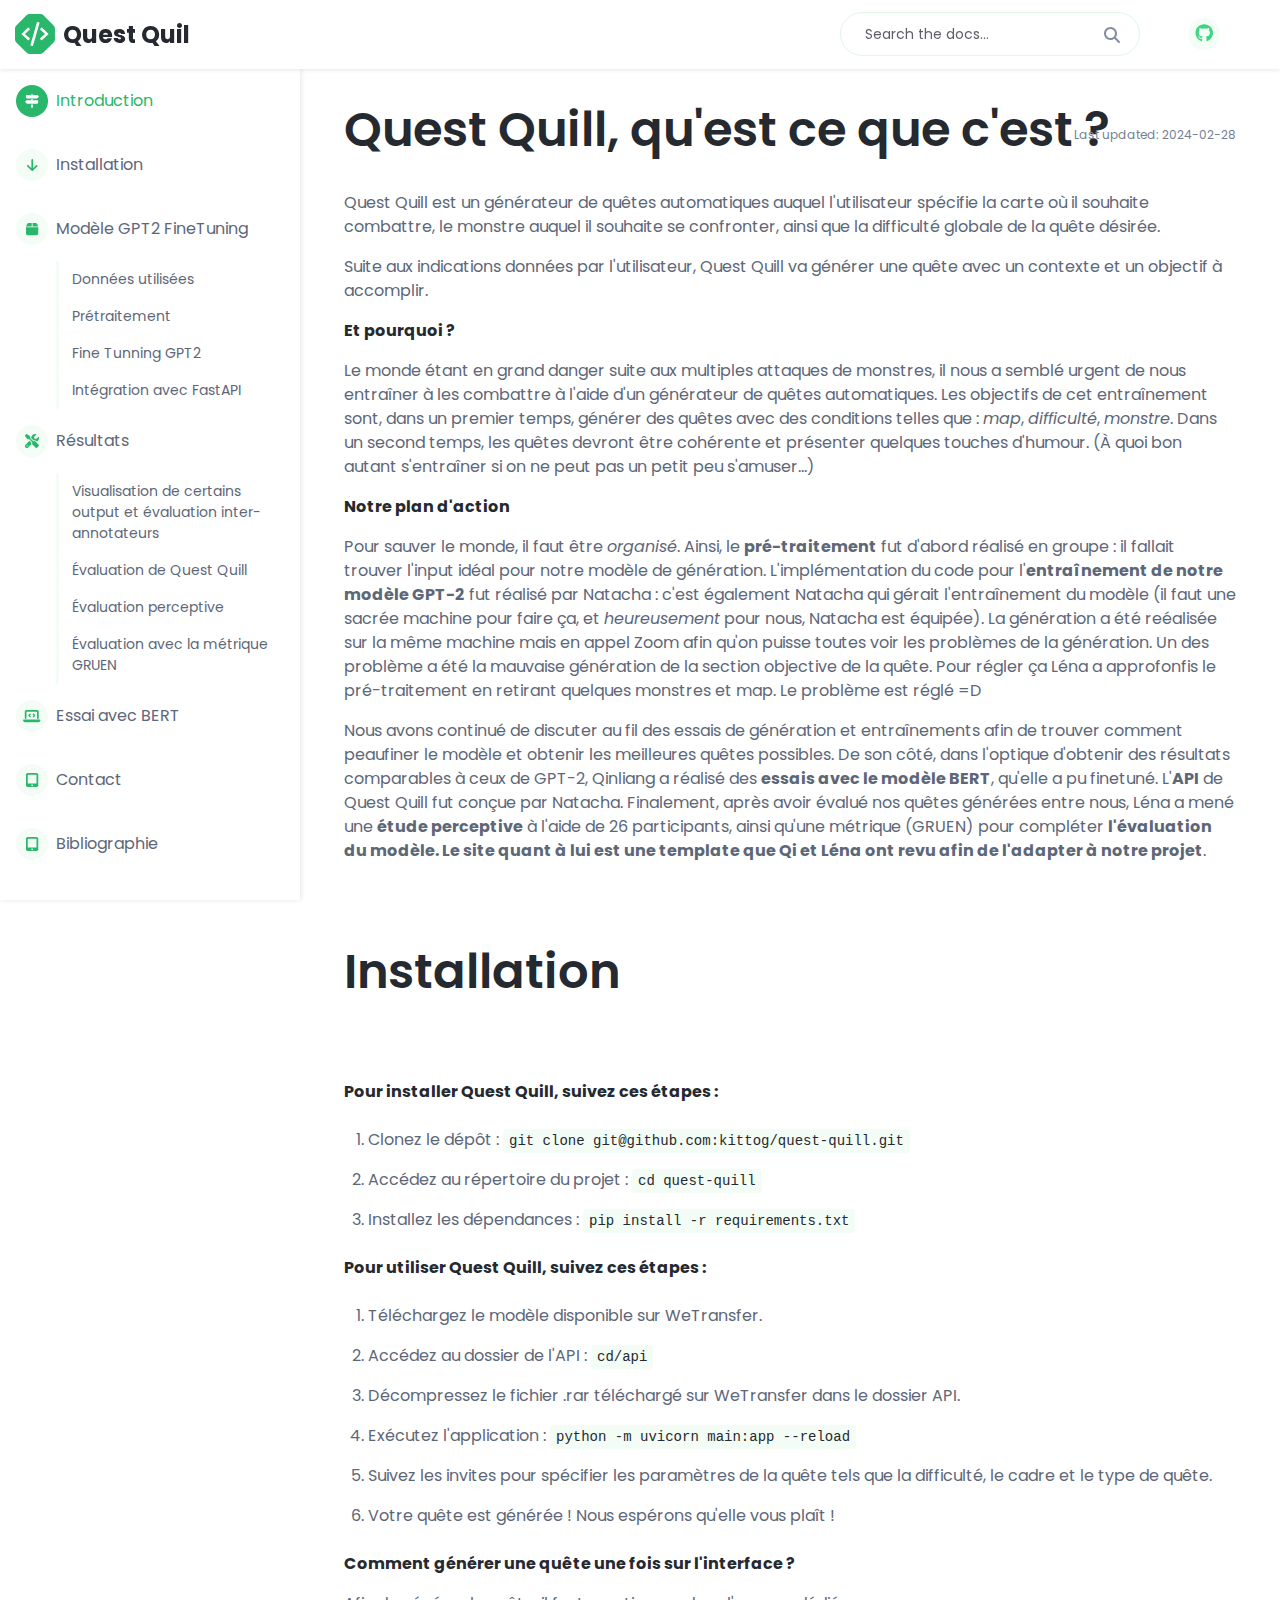
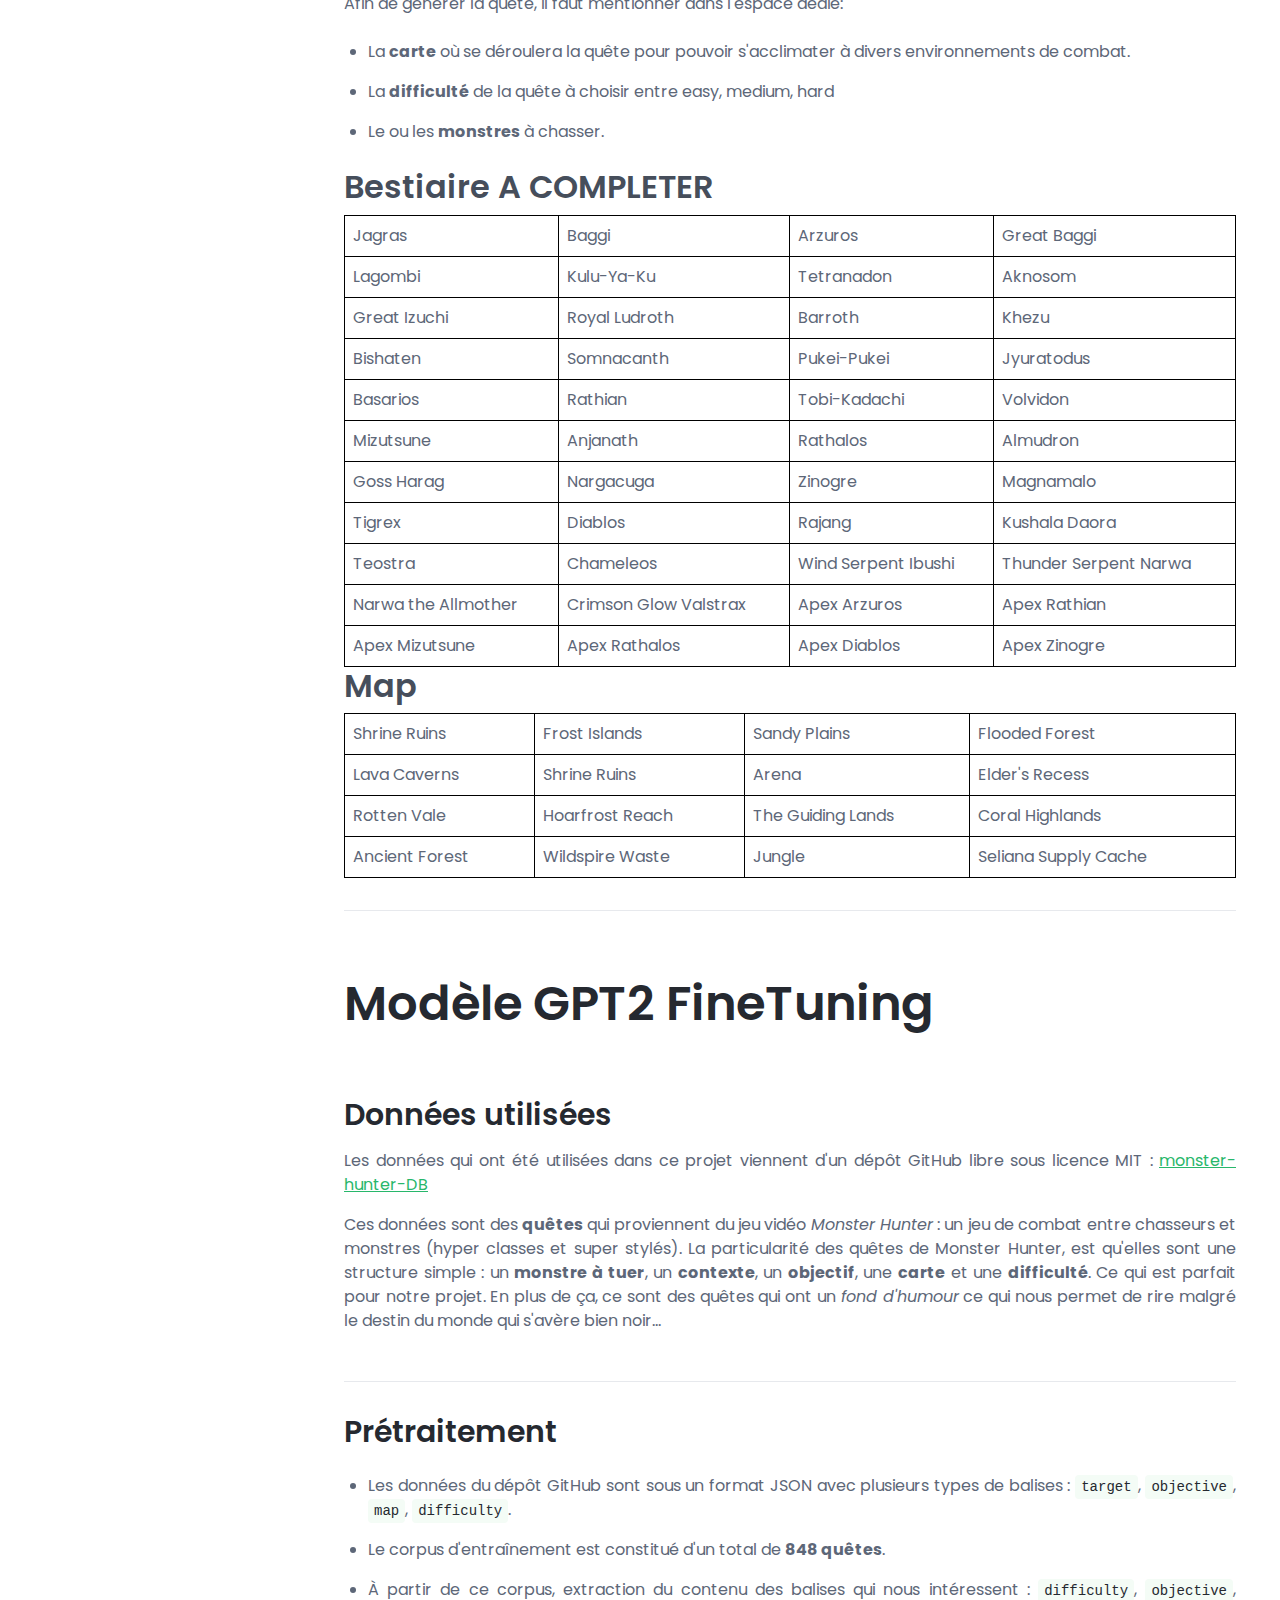
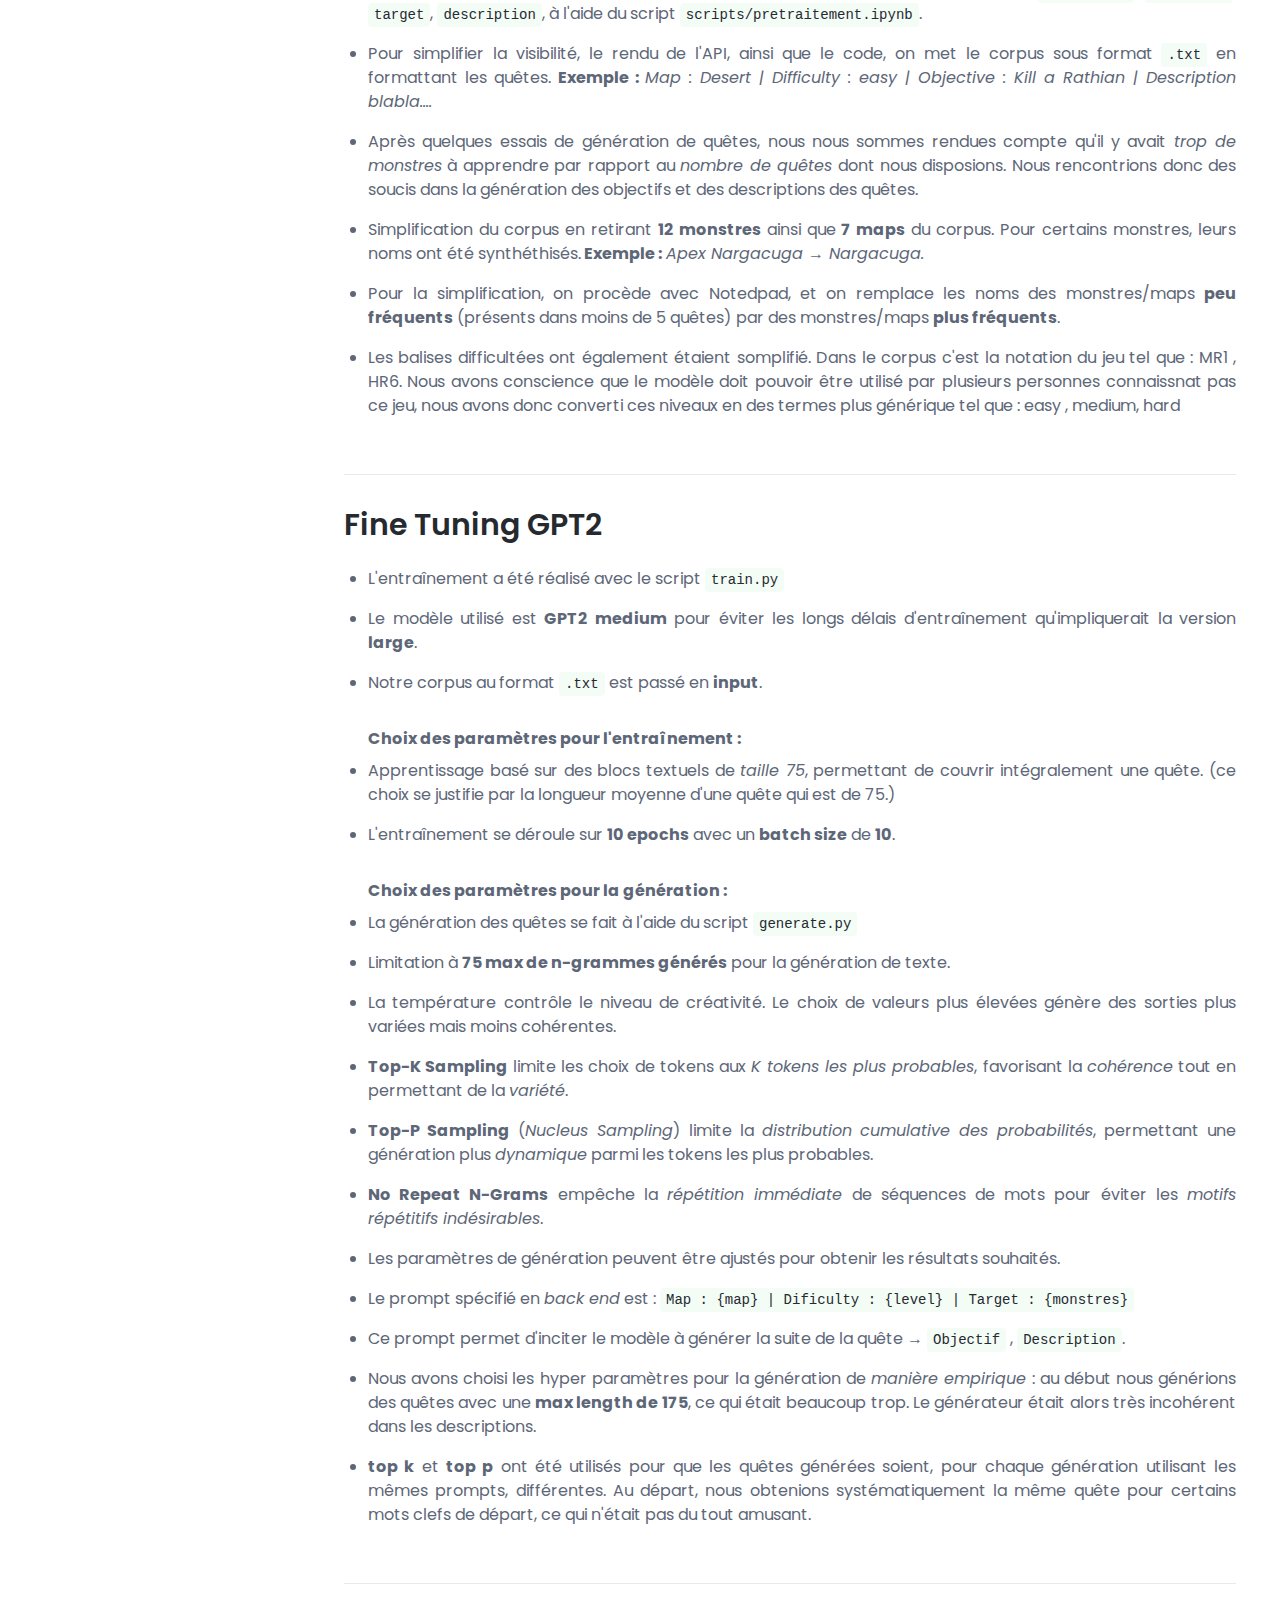
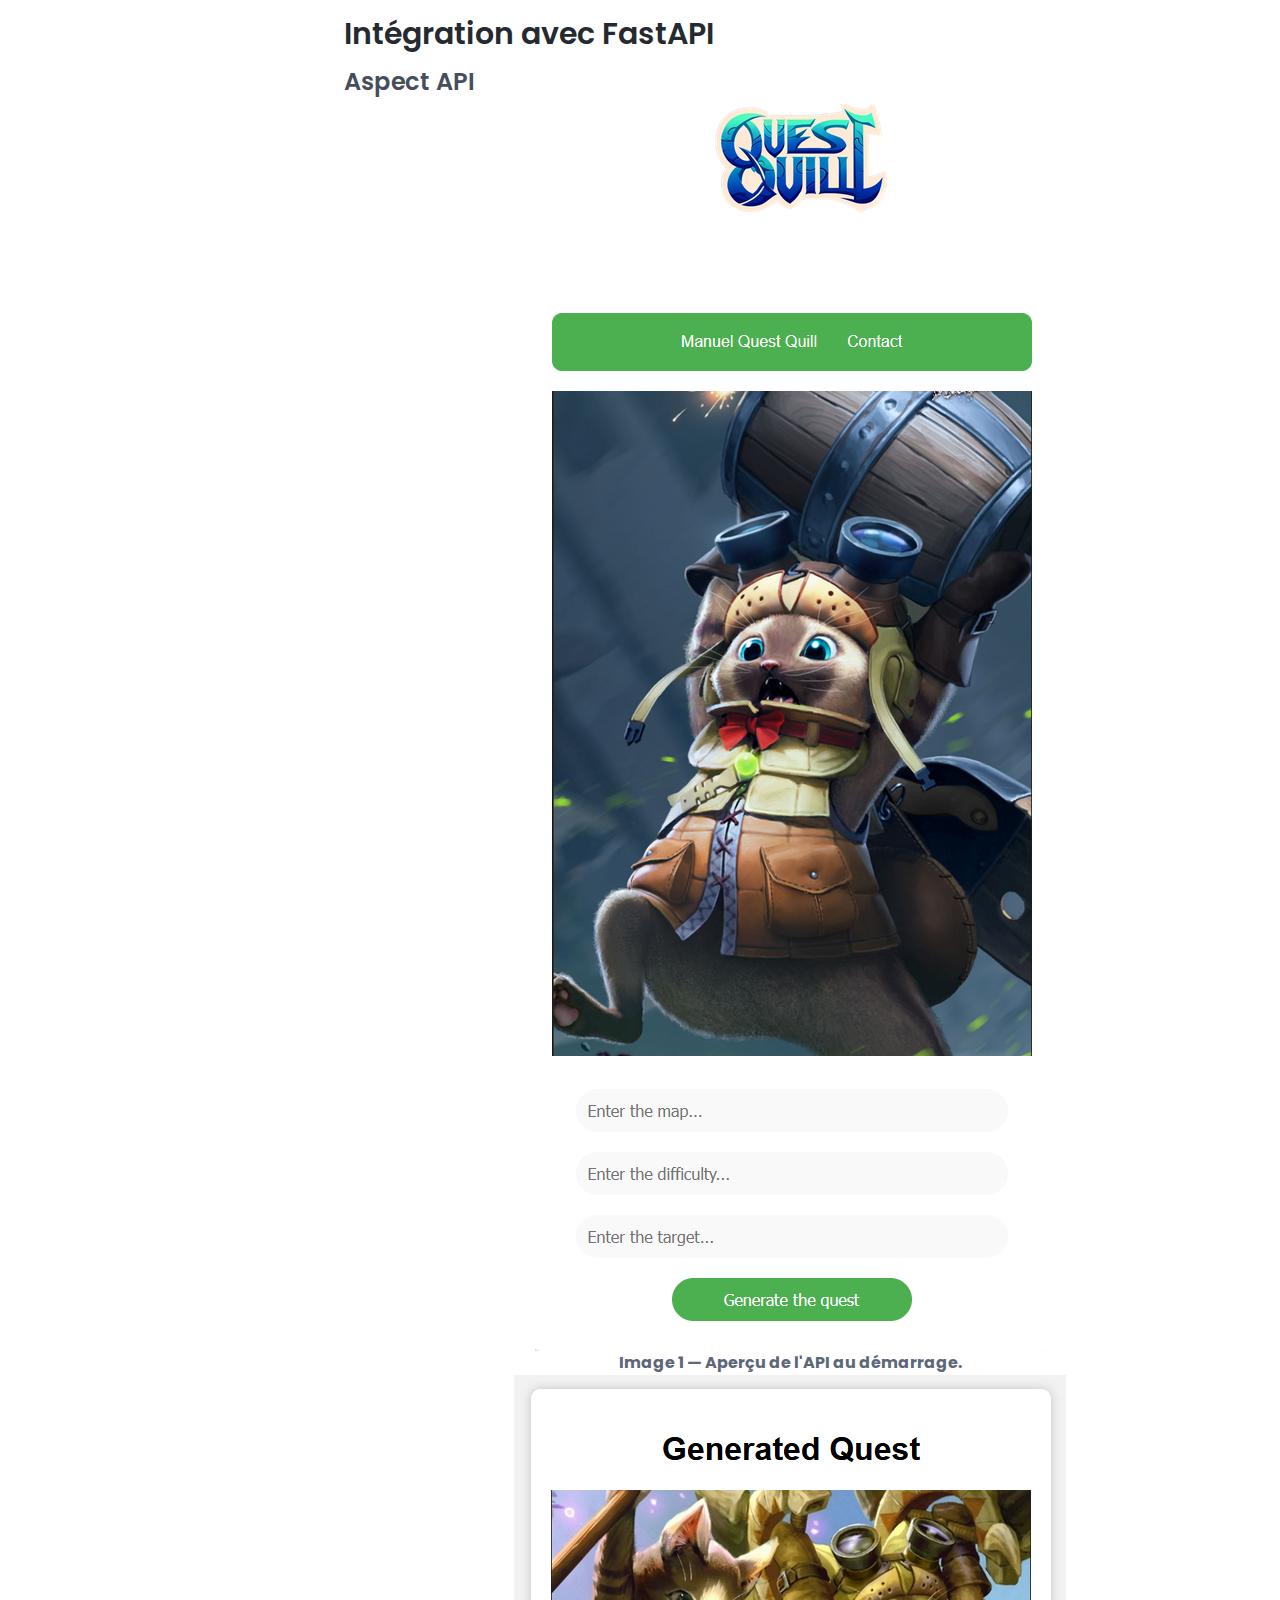
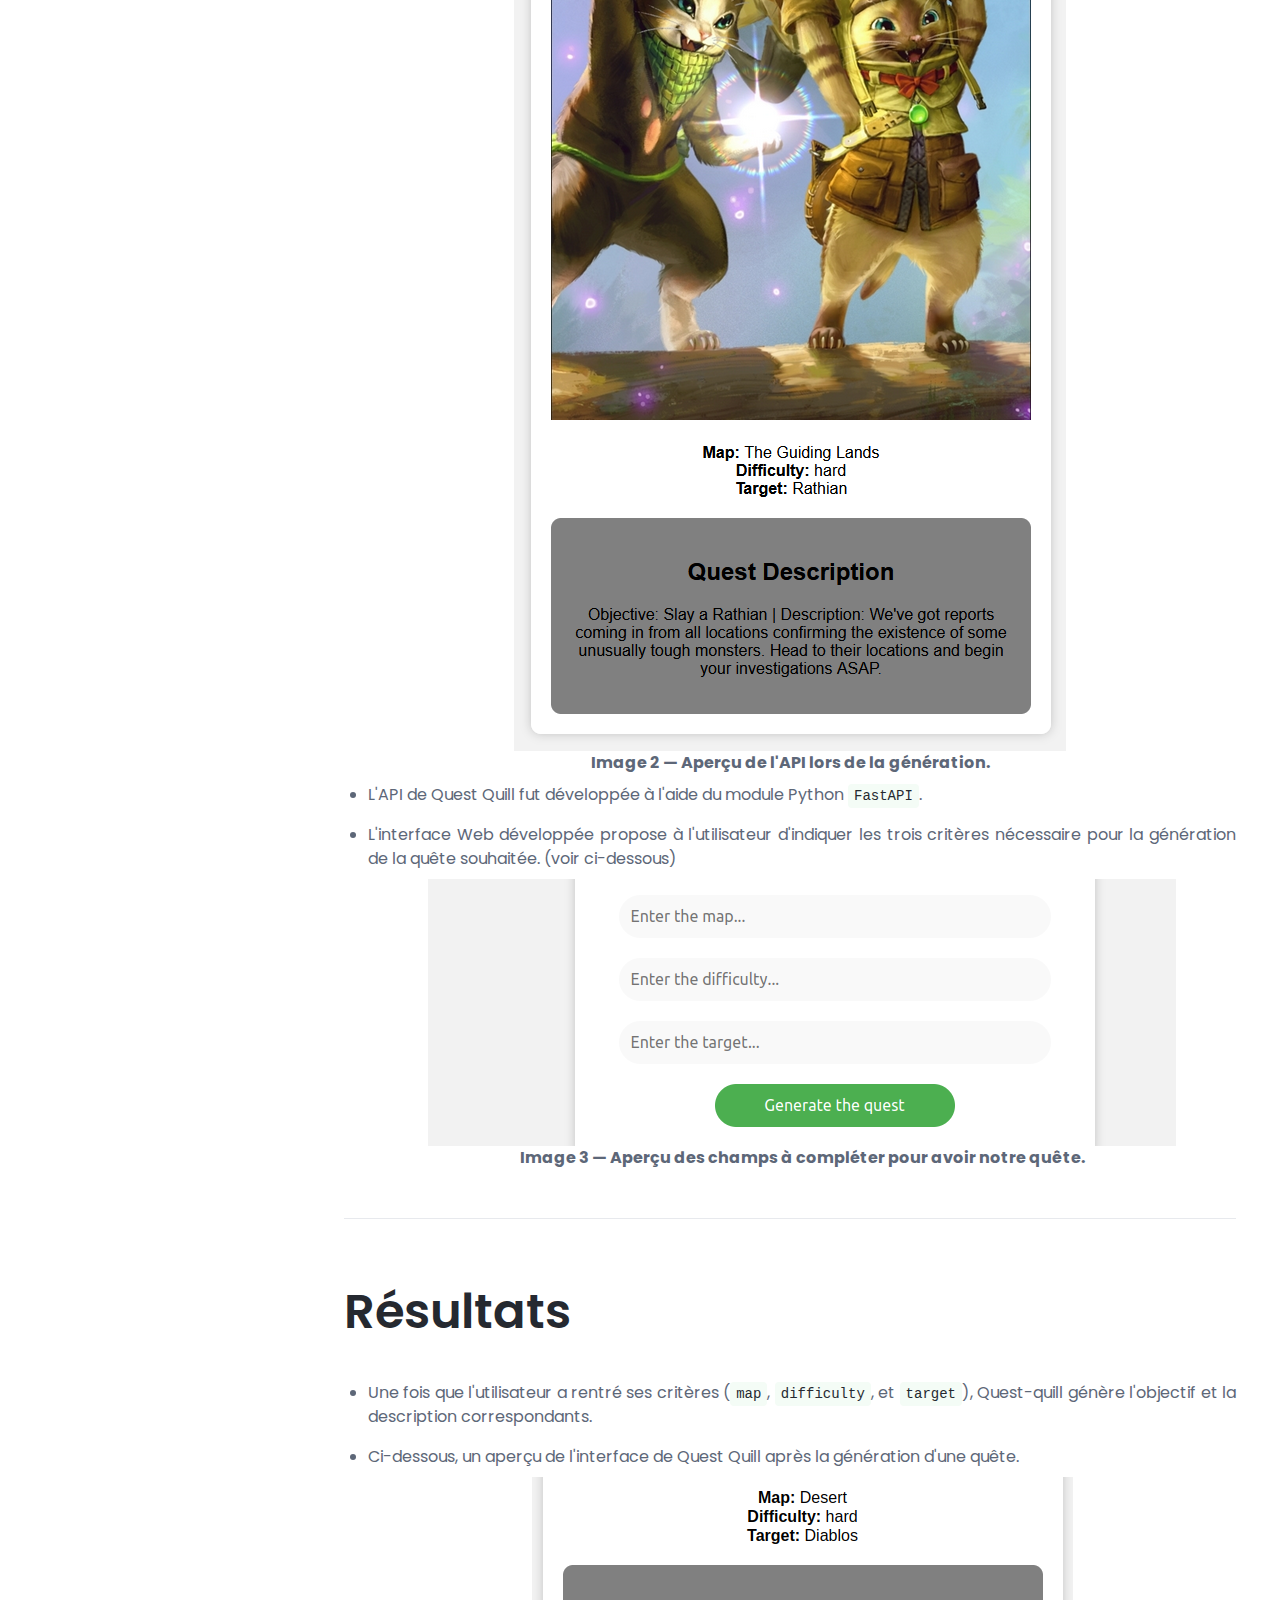
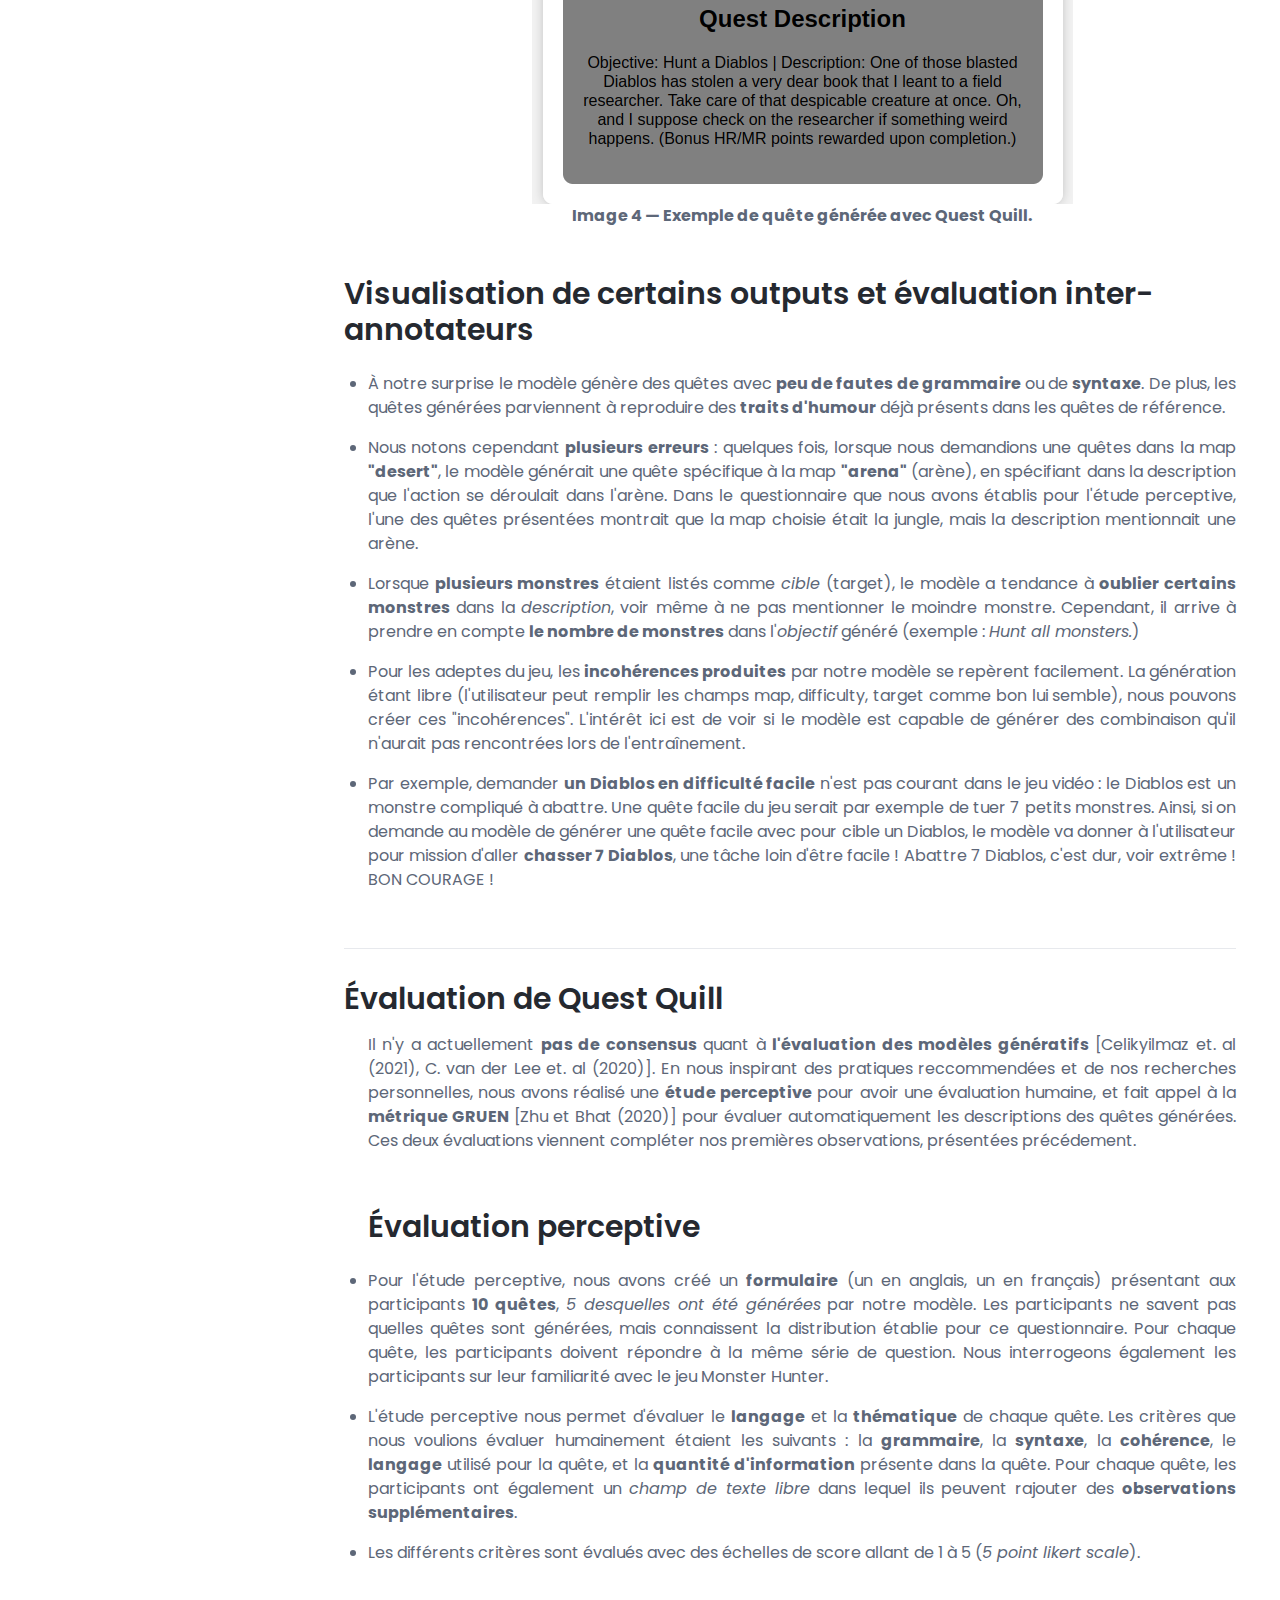
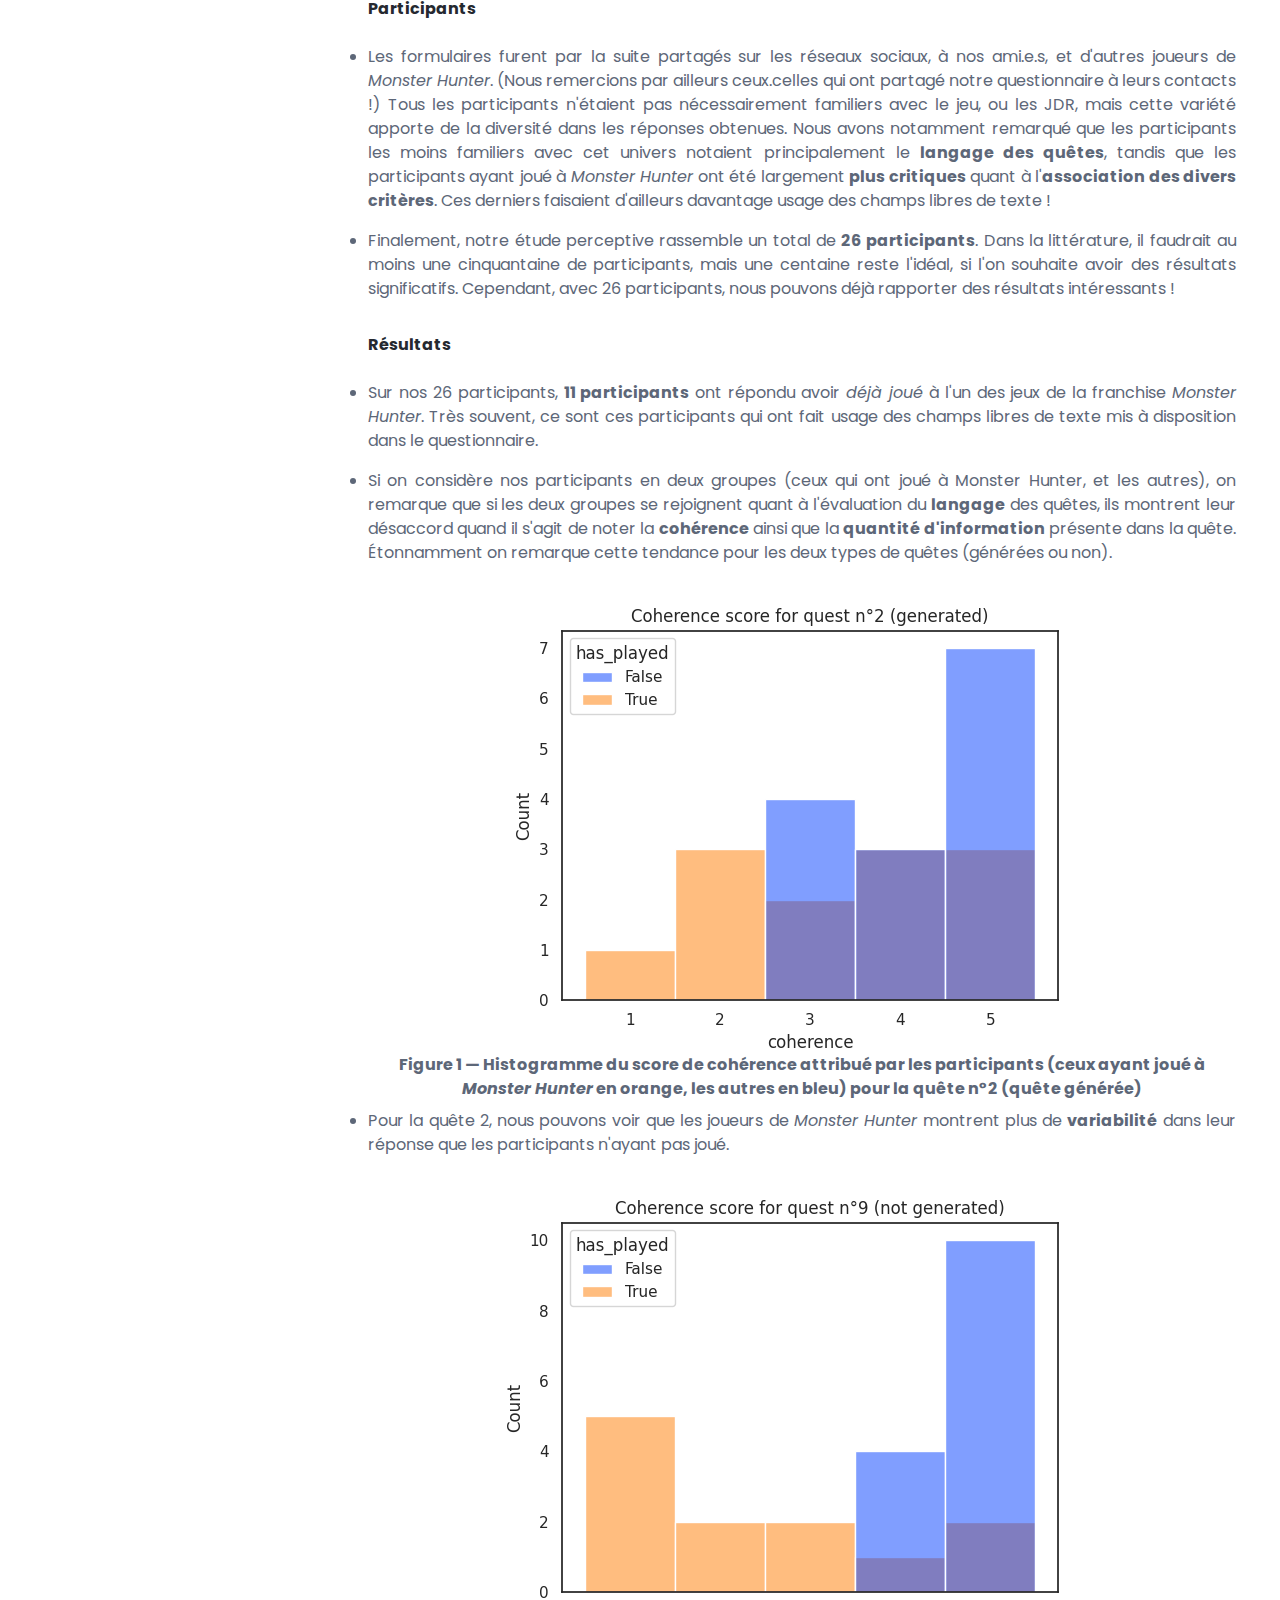
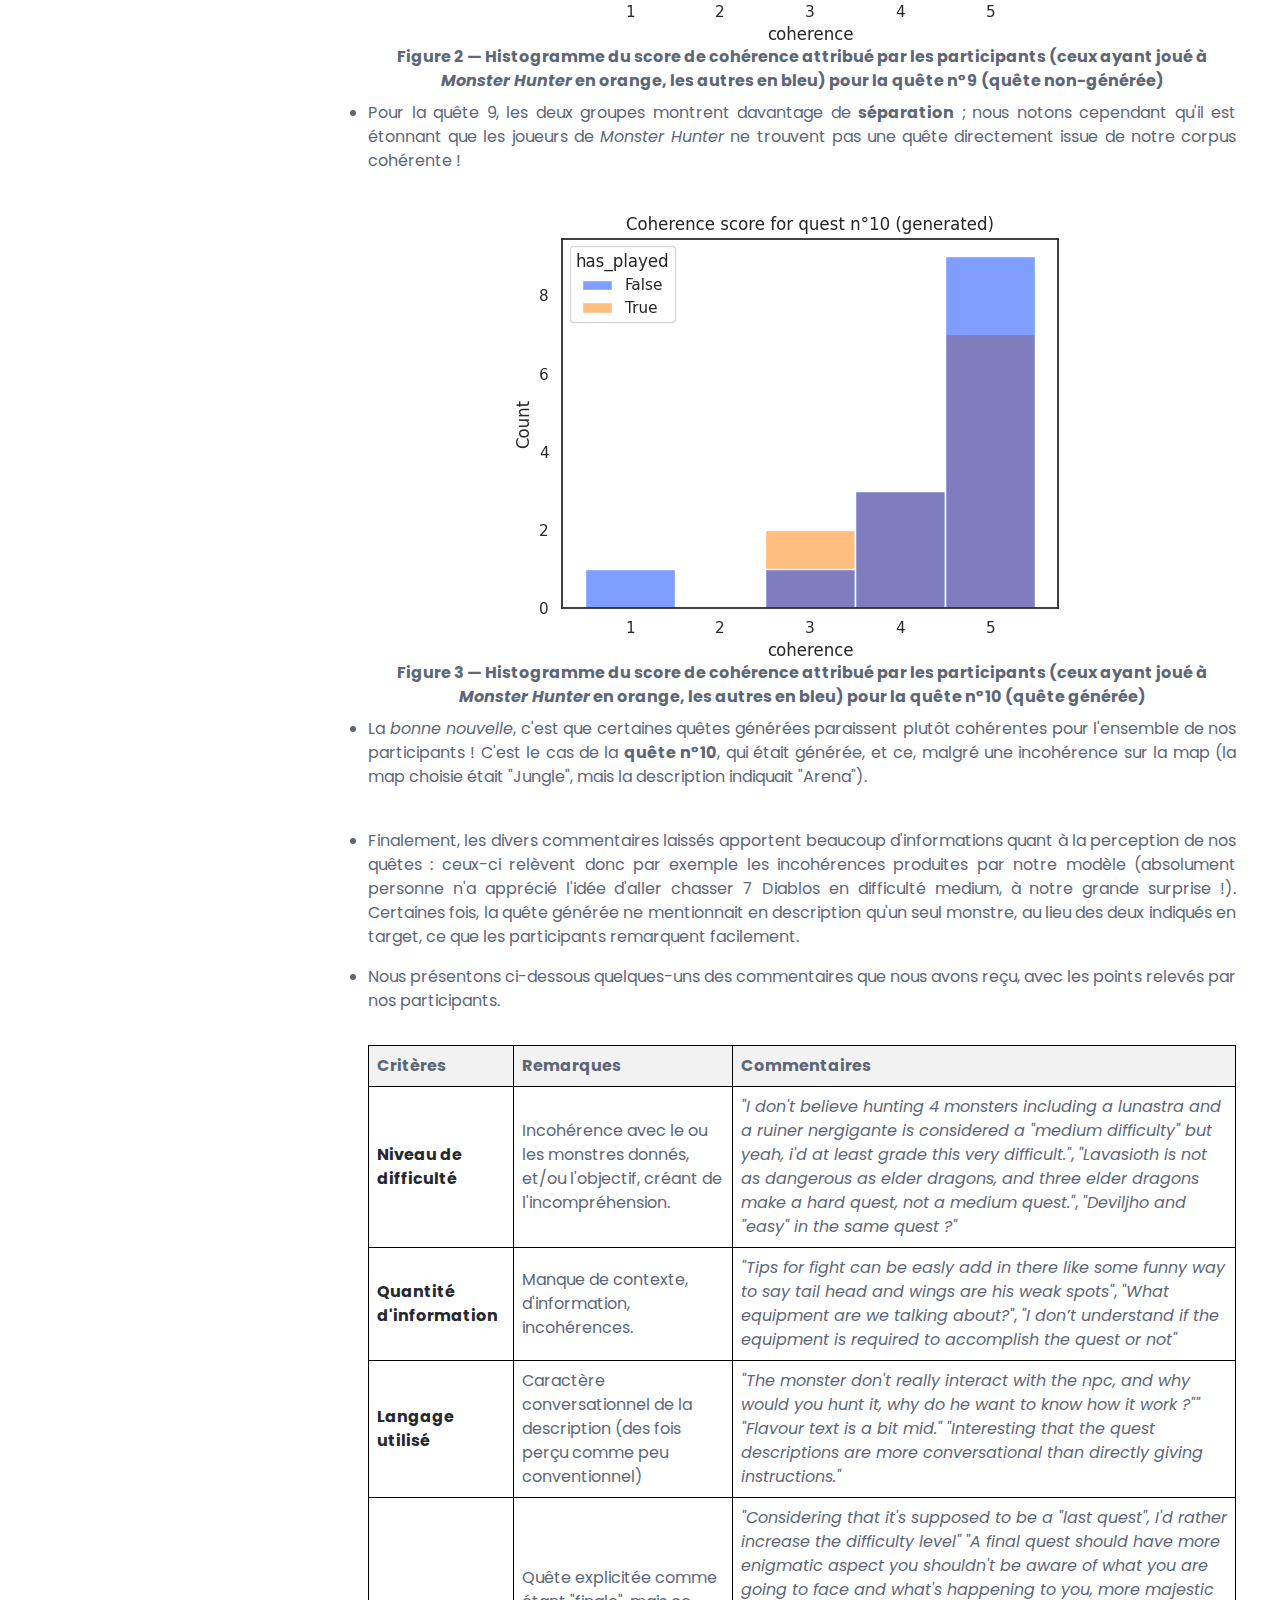
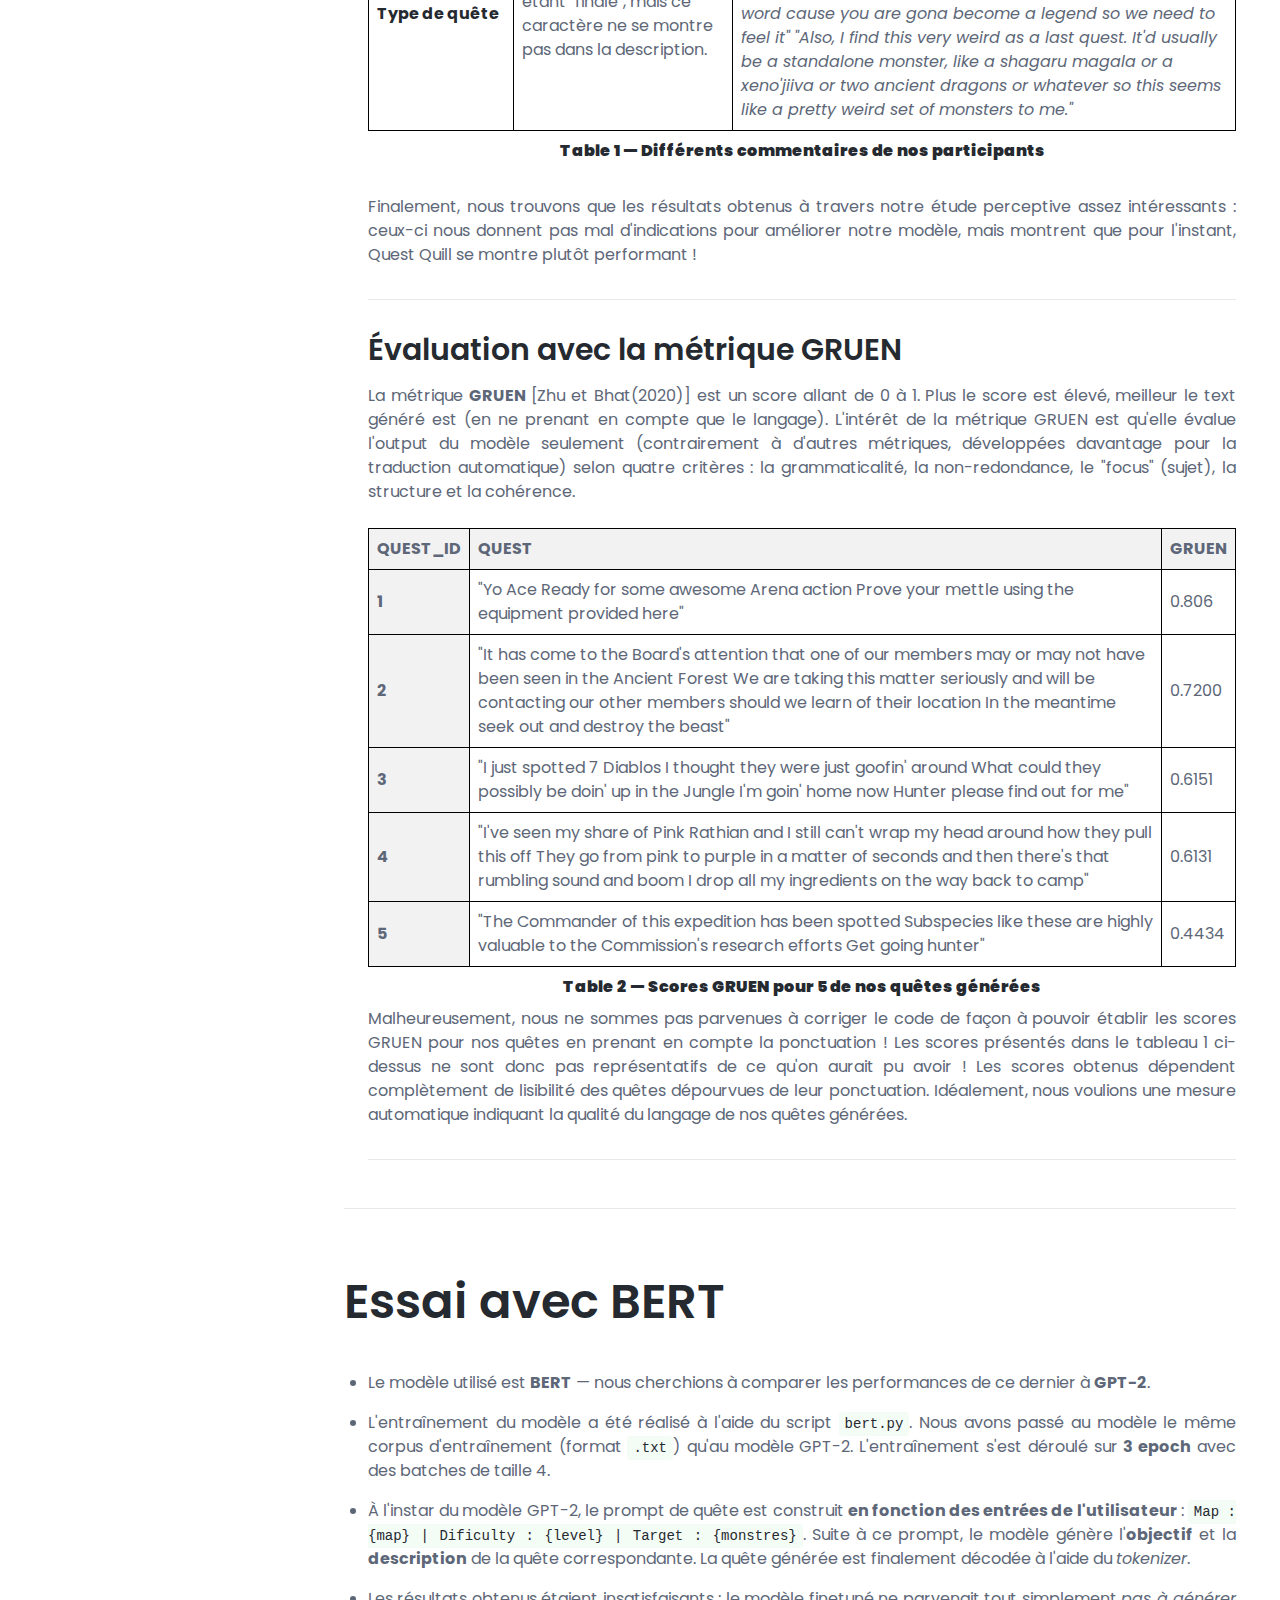
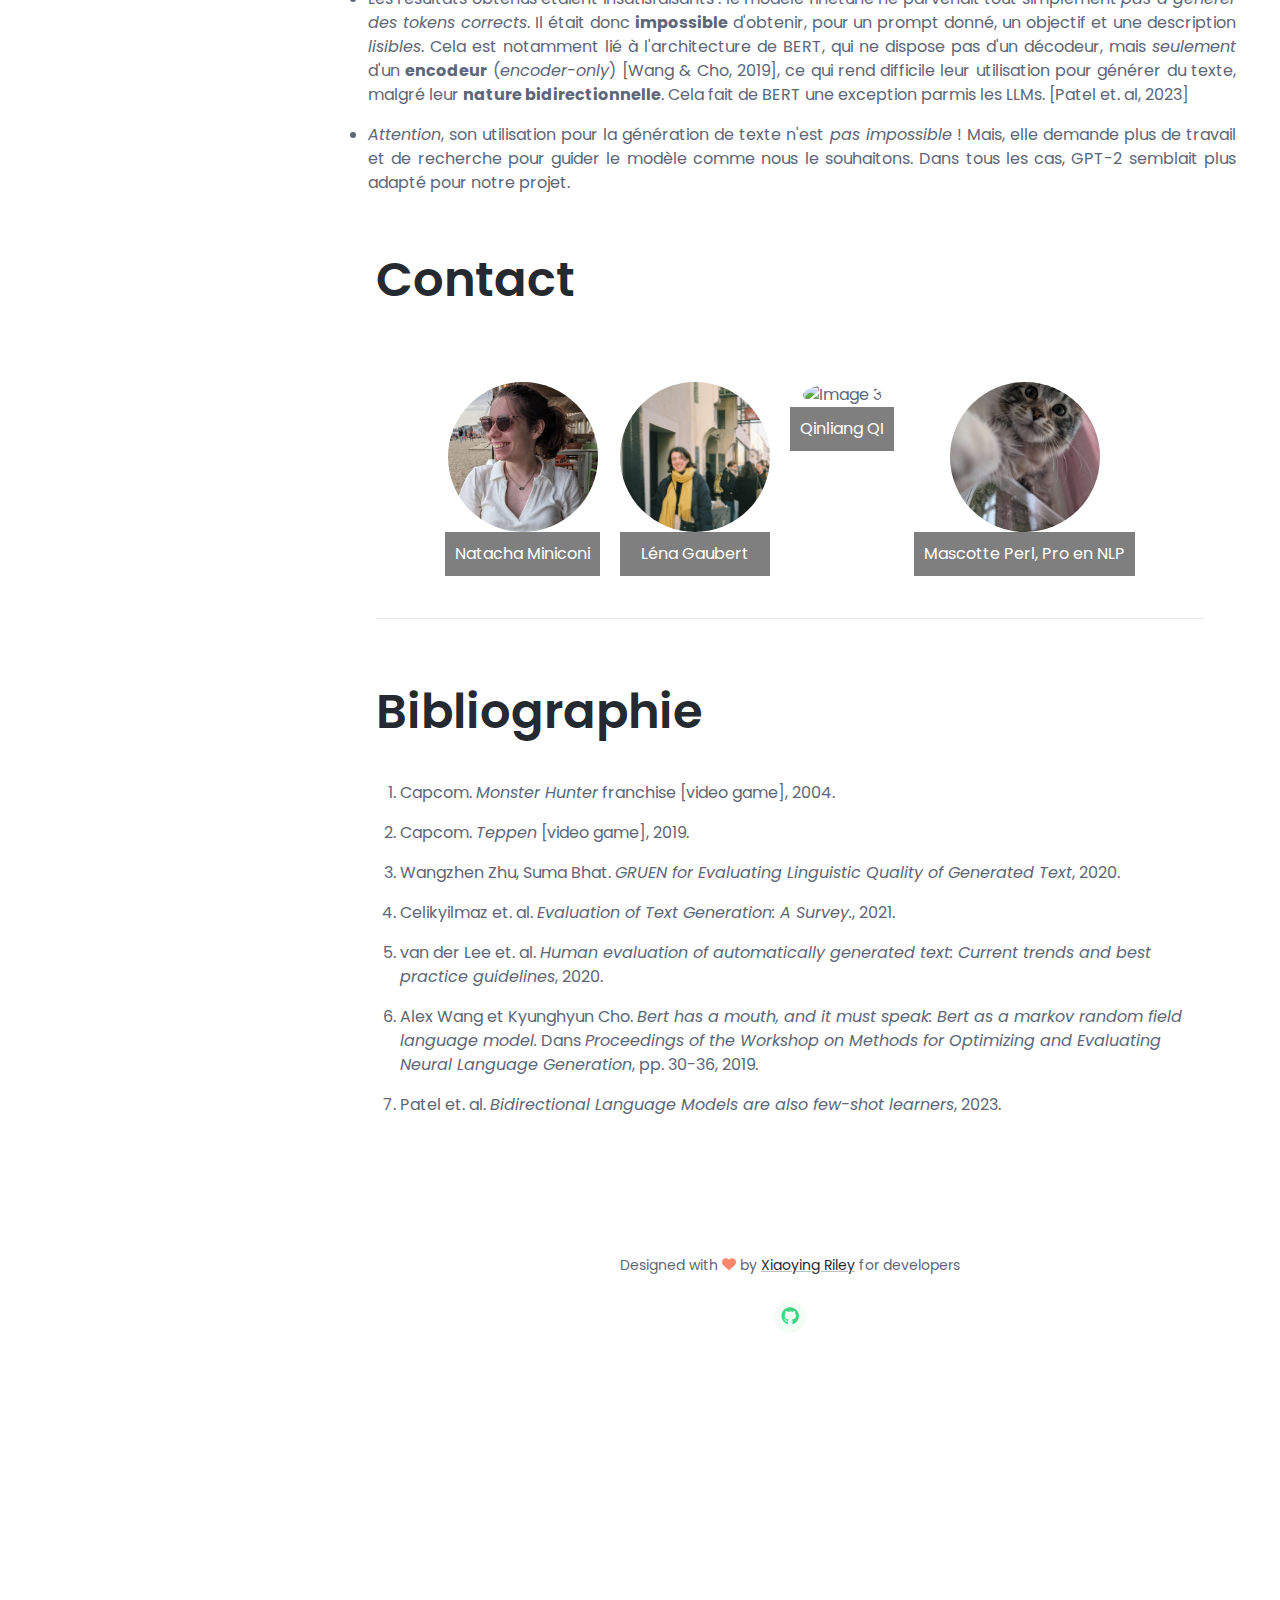
==== commit e1b0dd66: "légendes" ====
--- a/docs-page.html
+++ b/docs-page.html
@@ -419,18 +419,18 @@
               Étonnamment on remarque cette tendance pour les deux types de quêtes (générées ou non).</li>
 
               <center><img src="perceptive_study/coherence_quest2.png"></center>
-  						<center><figcaption><b>Histogramme du score de cohérence pour la quête 2 (générée)</b></figcaption></center>
+  						<center><figcaption><b>Figure 1 — Histogramme du score de cohérence attribué par les participants (ceux ayant joué à <i>Monster Hunter</i> en orange, les autres en bleu) pour la quête n°2 (quête générée)</b></figcaption></center>
 
               <li>Pour la quête 2, nous pouvons voir que les joueurs de <i>Monster Hunter</i> montrent plus de <b>variabilité</b> dans leur réponse que les participants n'ayant pas joué.</li>
 
               <center><img src="perceptive_study/coherence_quest9.png"></center>
-  						<center><figcaption><b>Histogramme du score de cohérence pour la quête 9 (non-générée)</b></figcaption></center>
+  						<center><figcaption><b>Figure 2 — Histogramme du score de cohérence attribué par les participants (ceux ayant joué à <i>Monster Hunter</i> en orange, les autres en bleu) pour la quête n°9 (quête non-générée)</b></figcaption></center>
 
               <li>Pour la quête 9, les deux groupes montrent davantage de <b>séparation</b> ; nous notons cependant qu'il est étonnant que les joueurs de <i>Monster Hunter</i> ne trouvent pas une quête
               directement issue de notre corpus cohérente !</li>
 
               <center><img src="perceptive_study/coherence_quest10.png"></center>
-  						<center><figcaption><b>Histogramme du score de cohérence pour la quête 10 (générée)</b></figcaption></center>
+  						<center><figcaption><b>Figure 3 — Histogramme du score de cohérence attribué par les participants (ceux ayant joué à <i>Monster Hunter</i> en orange, les autres en bleu) pour la quête n°10 (quête générée)</b></figcaption></center>
 
               <li>La <i>bonne nouvelle</i>, c'est que certaines quêtes générées paraissent plutôt cohérentes pour l'ensemble de nos participants ! C'est le cas de la <b>quête n°10</b>, qui était générée,
                 et ce, malgré une incohérence sur la map (la map choisie était "Jungle", mais la description indiquait "Arena").
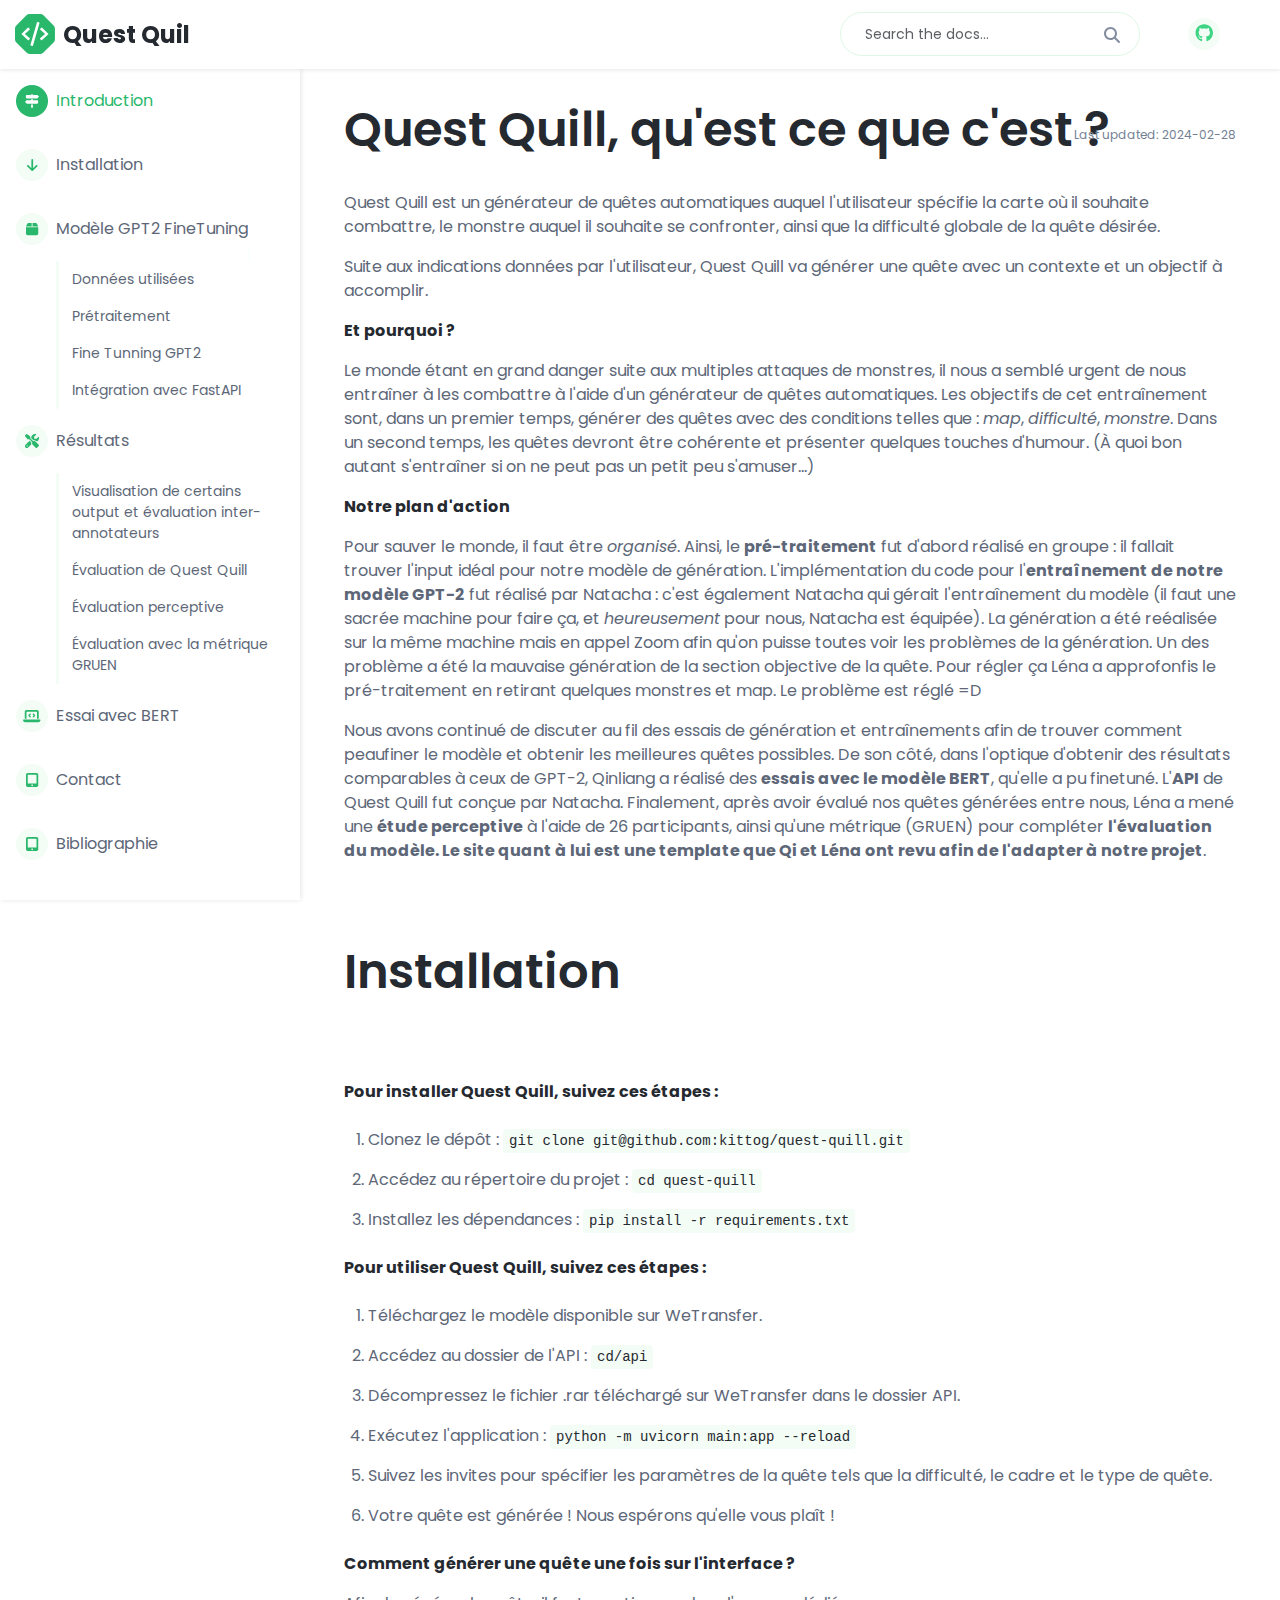
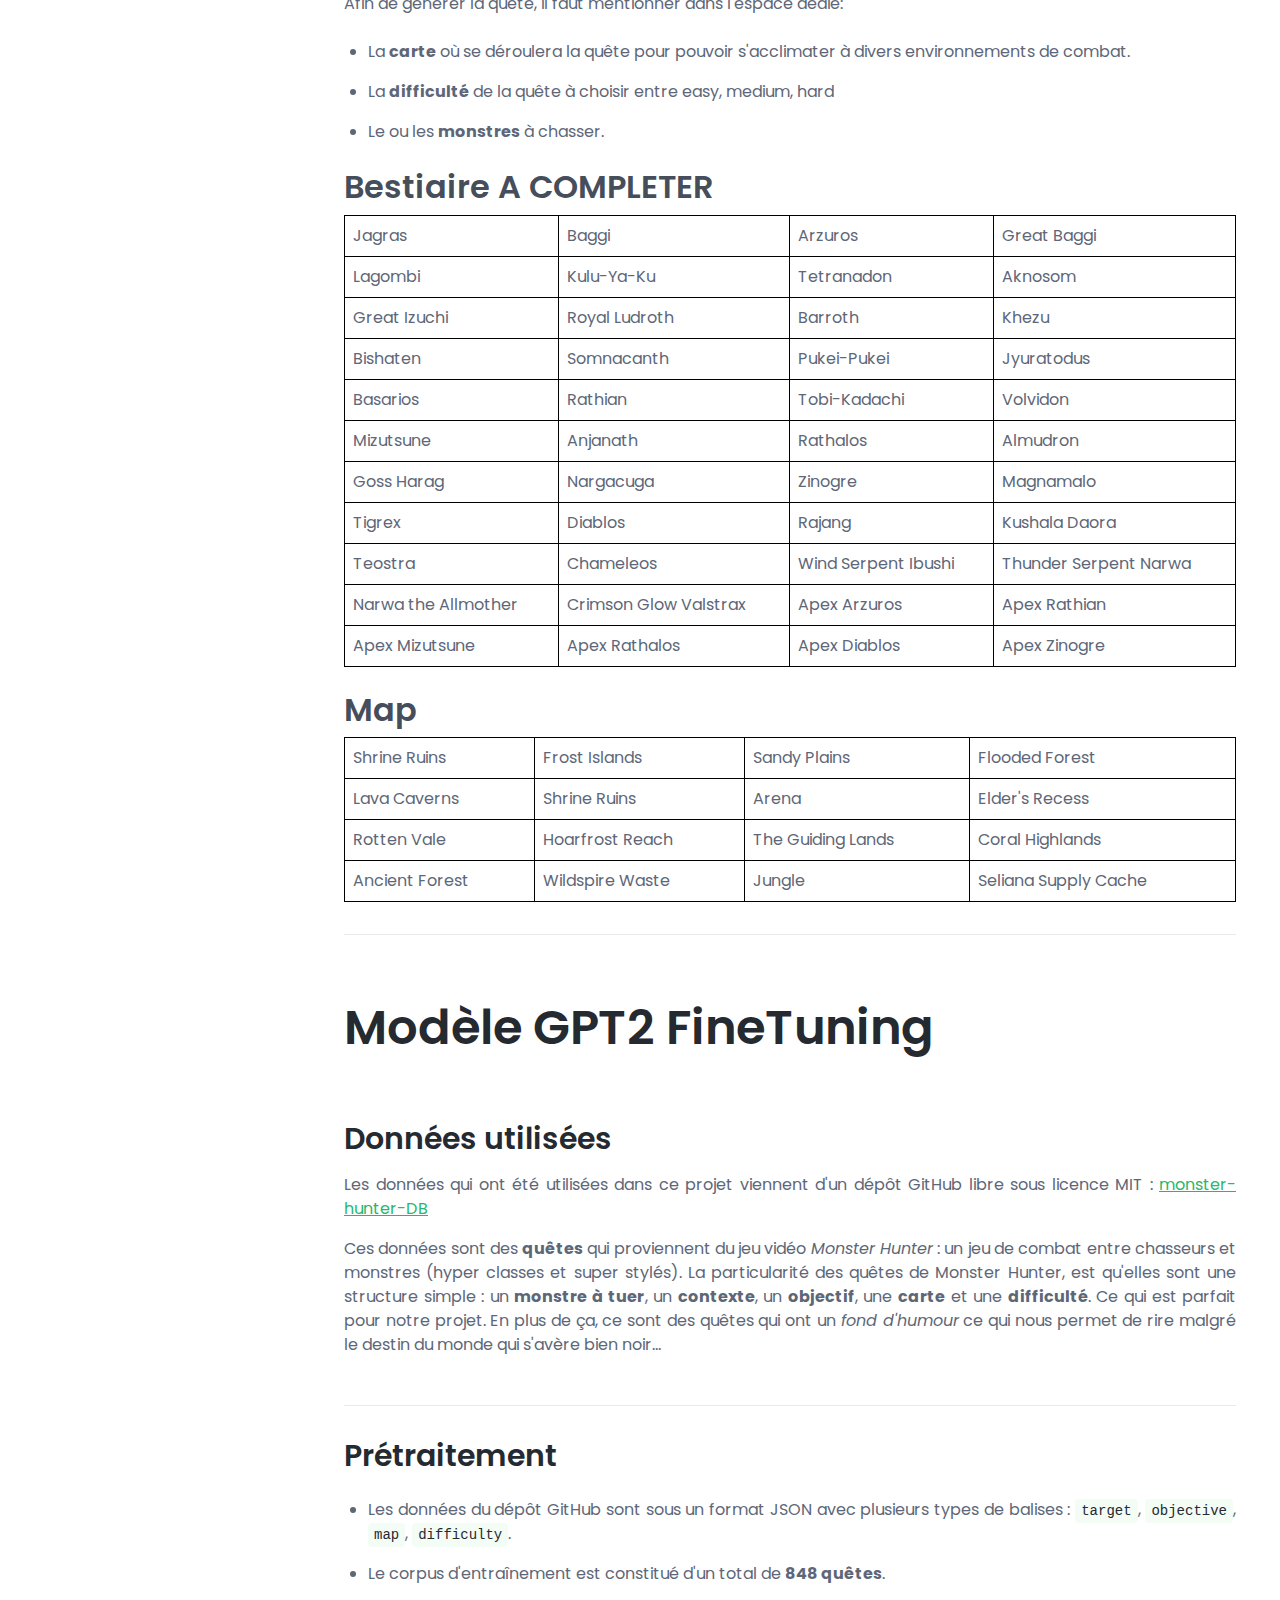
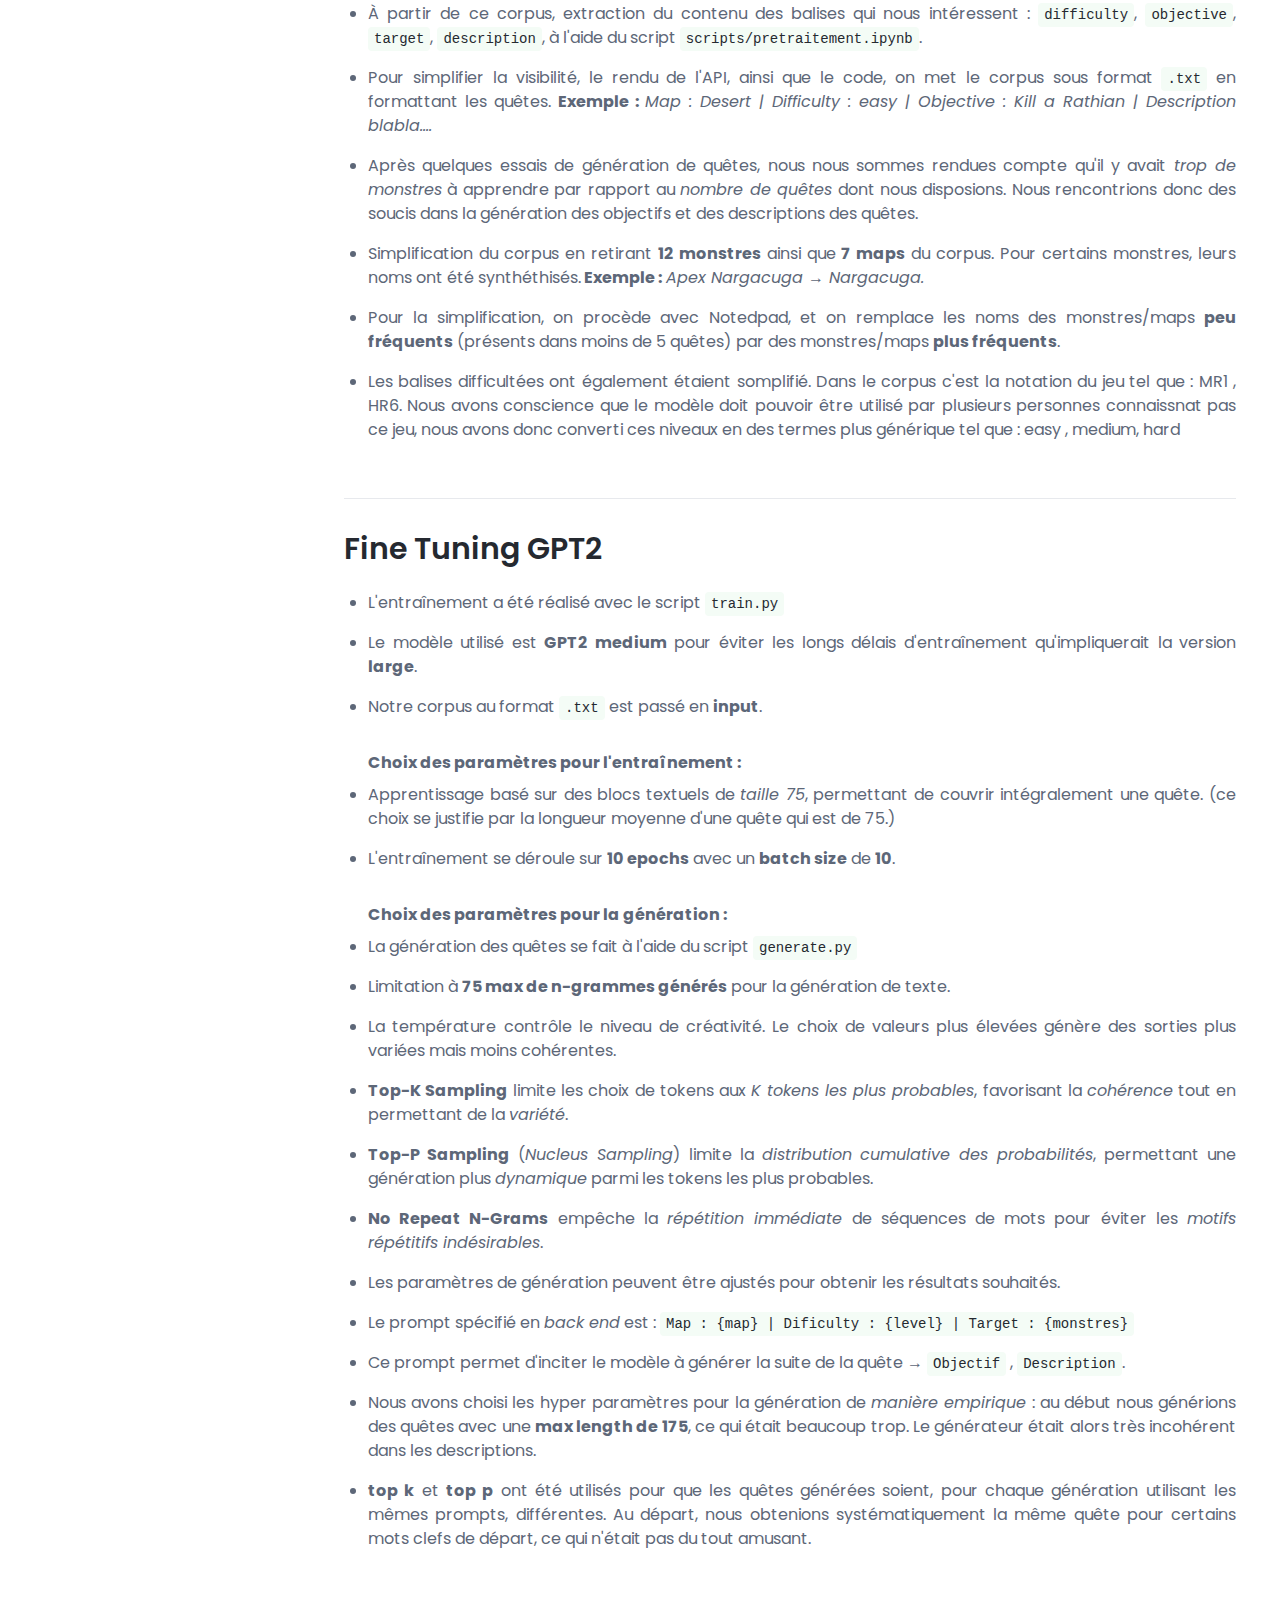
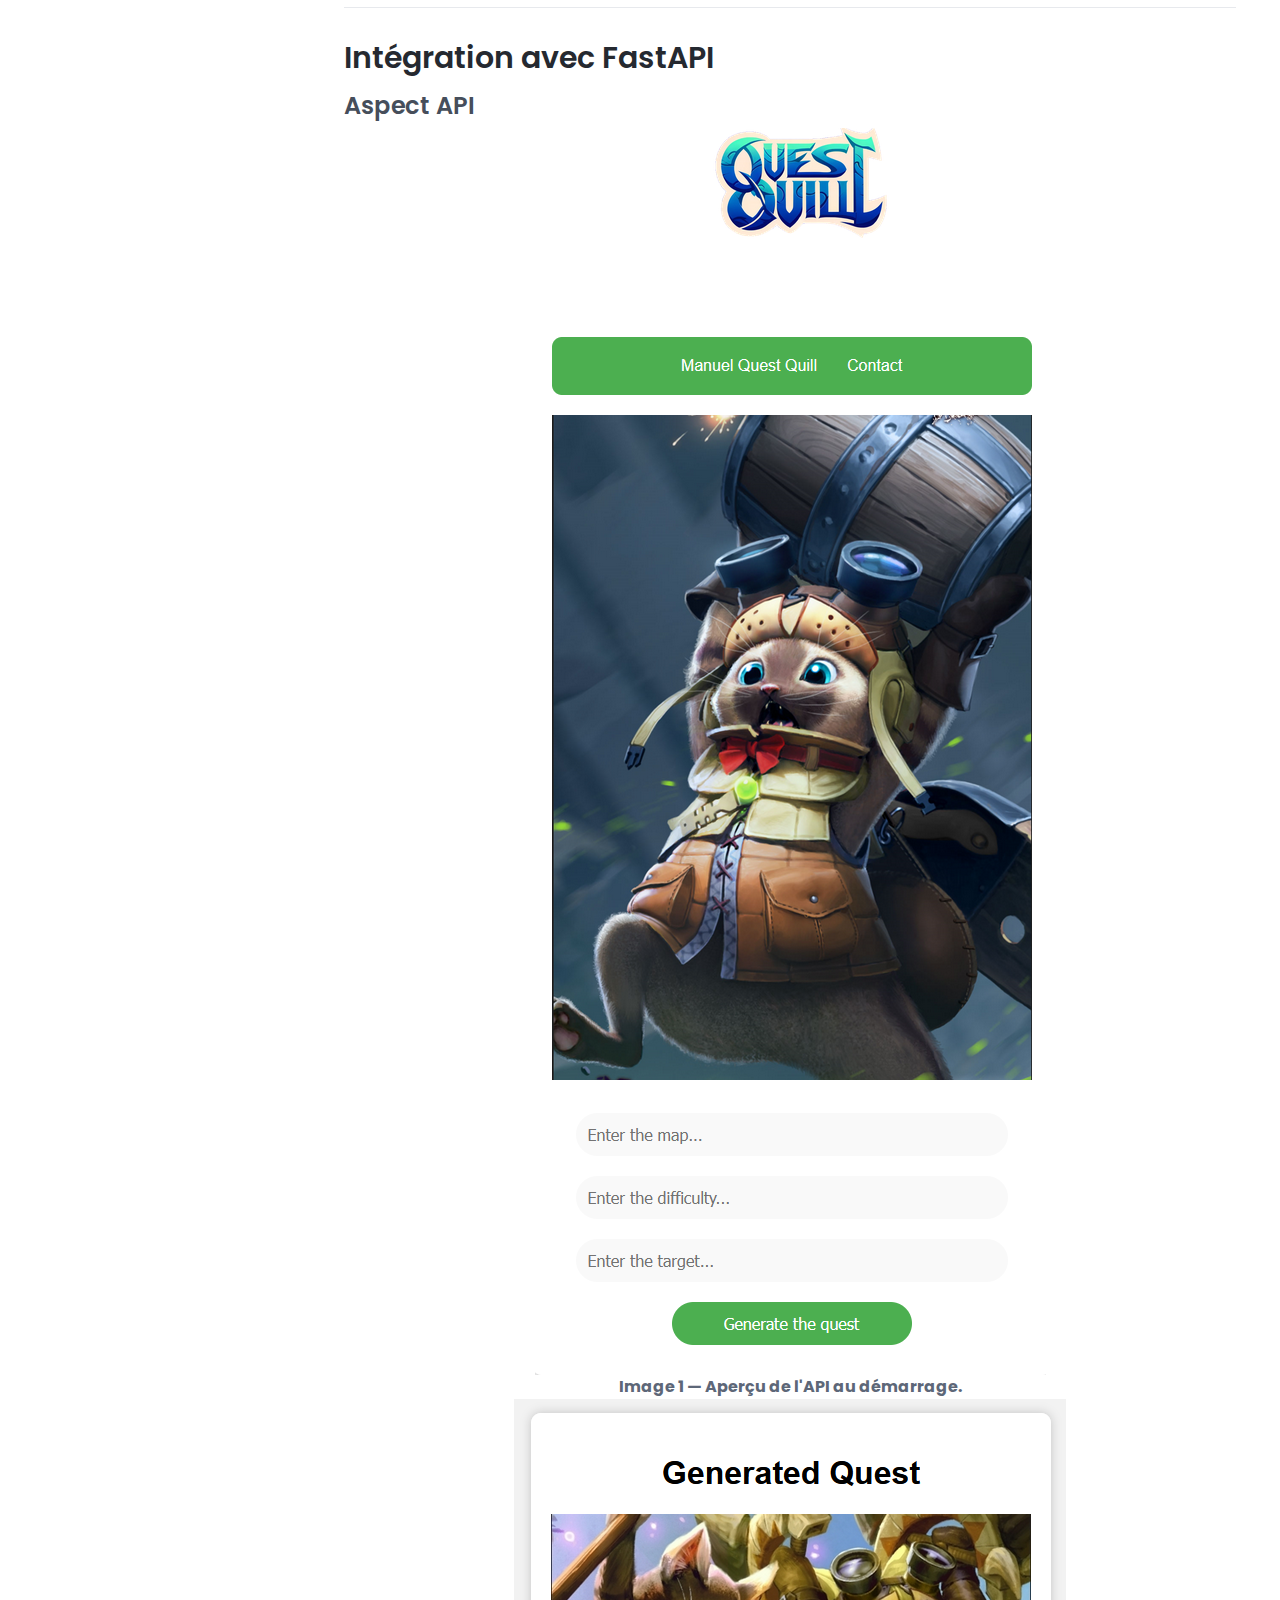
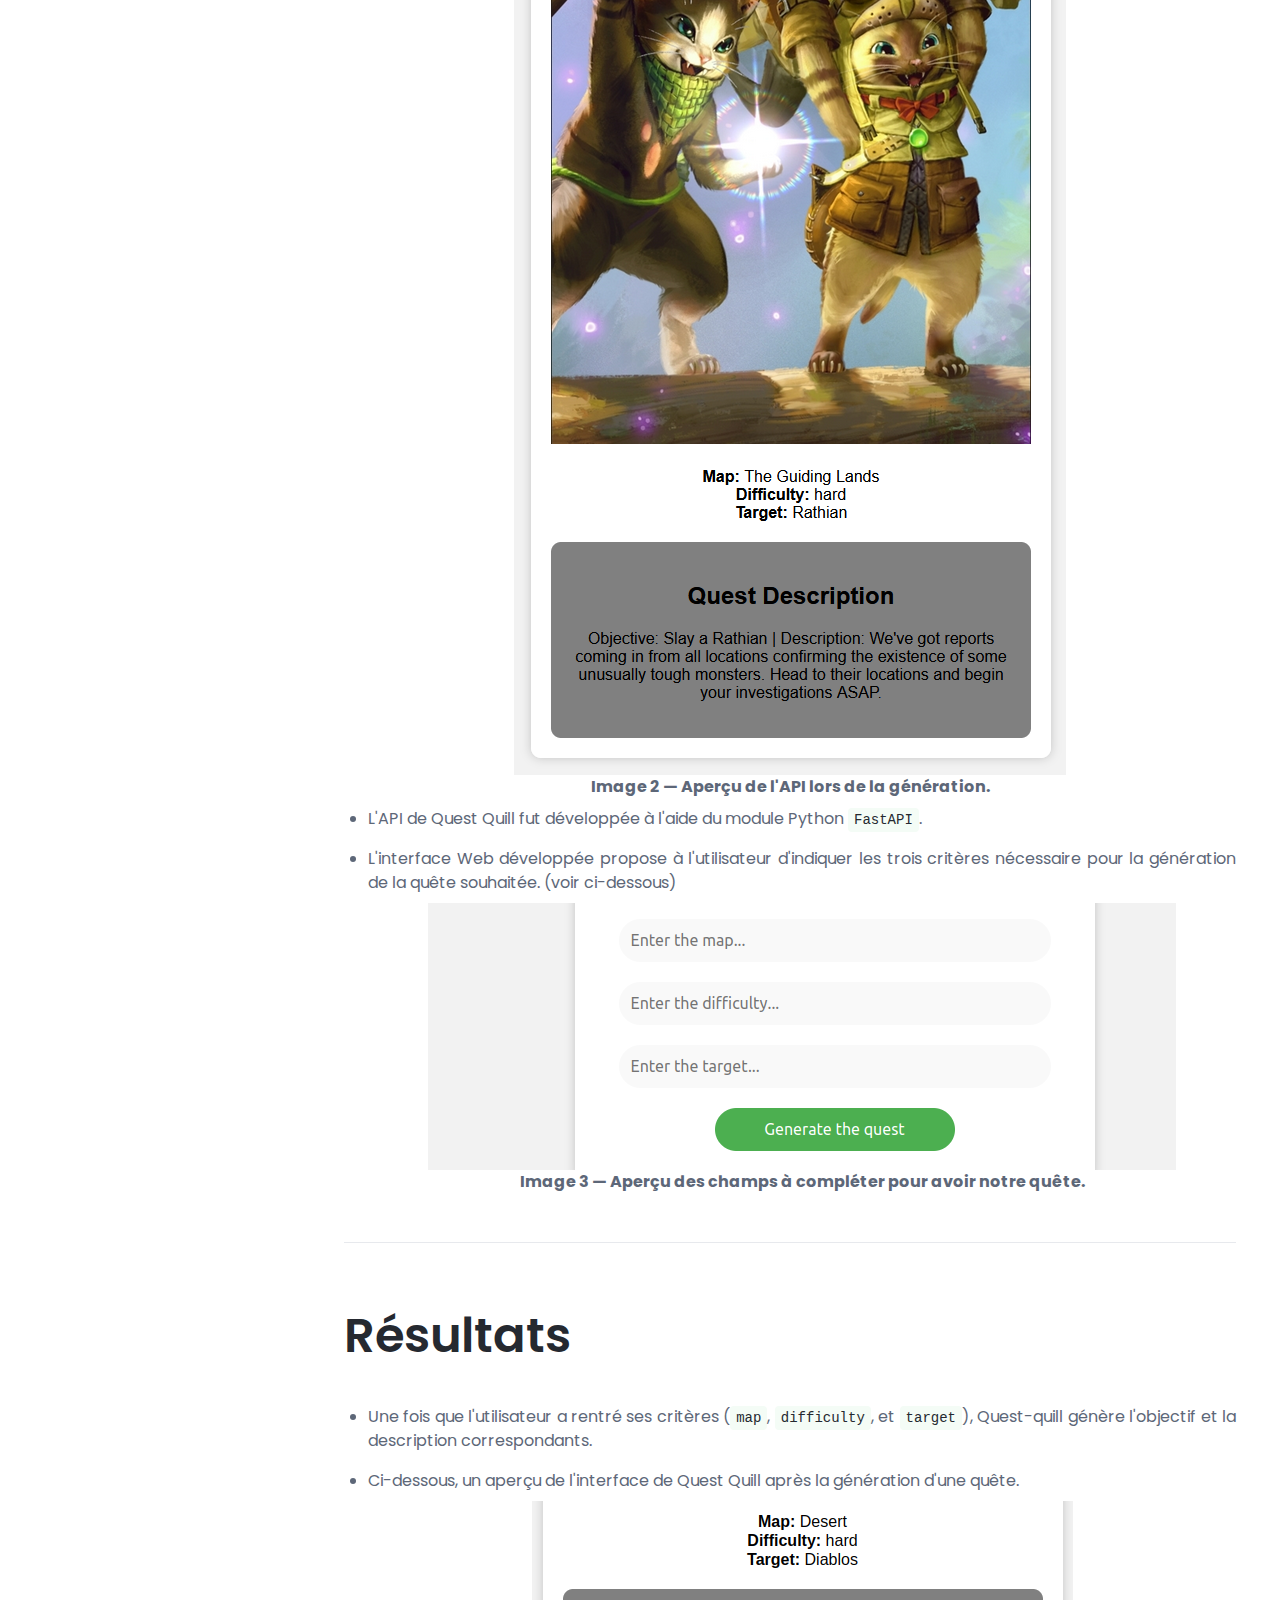
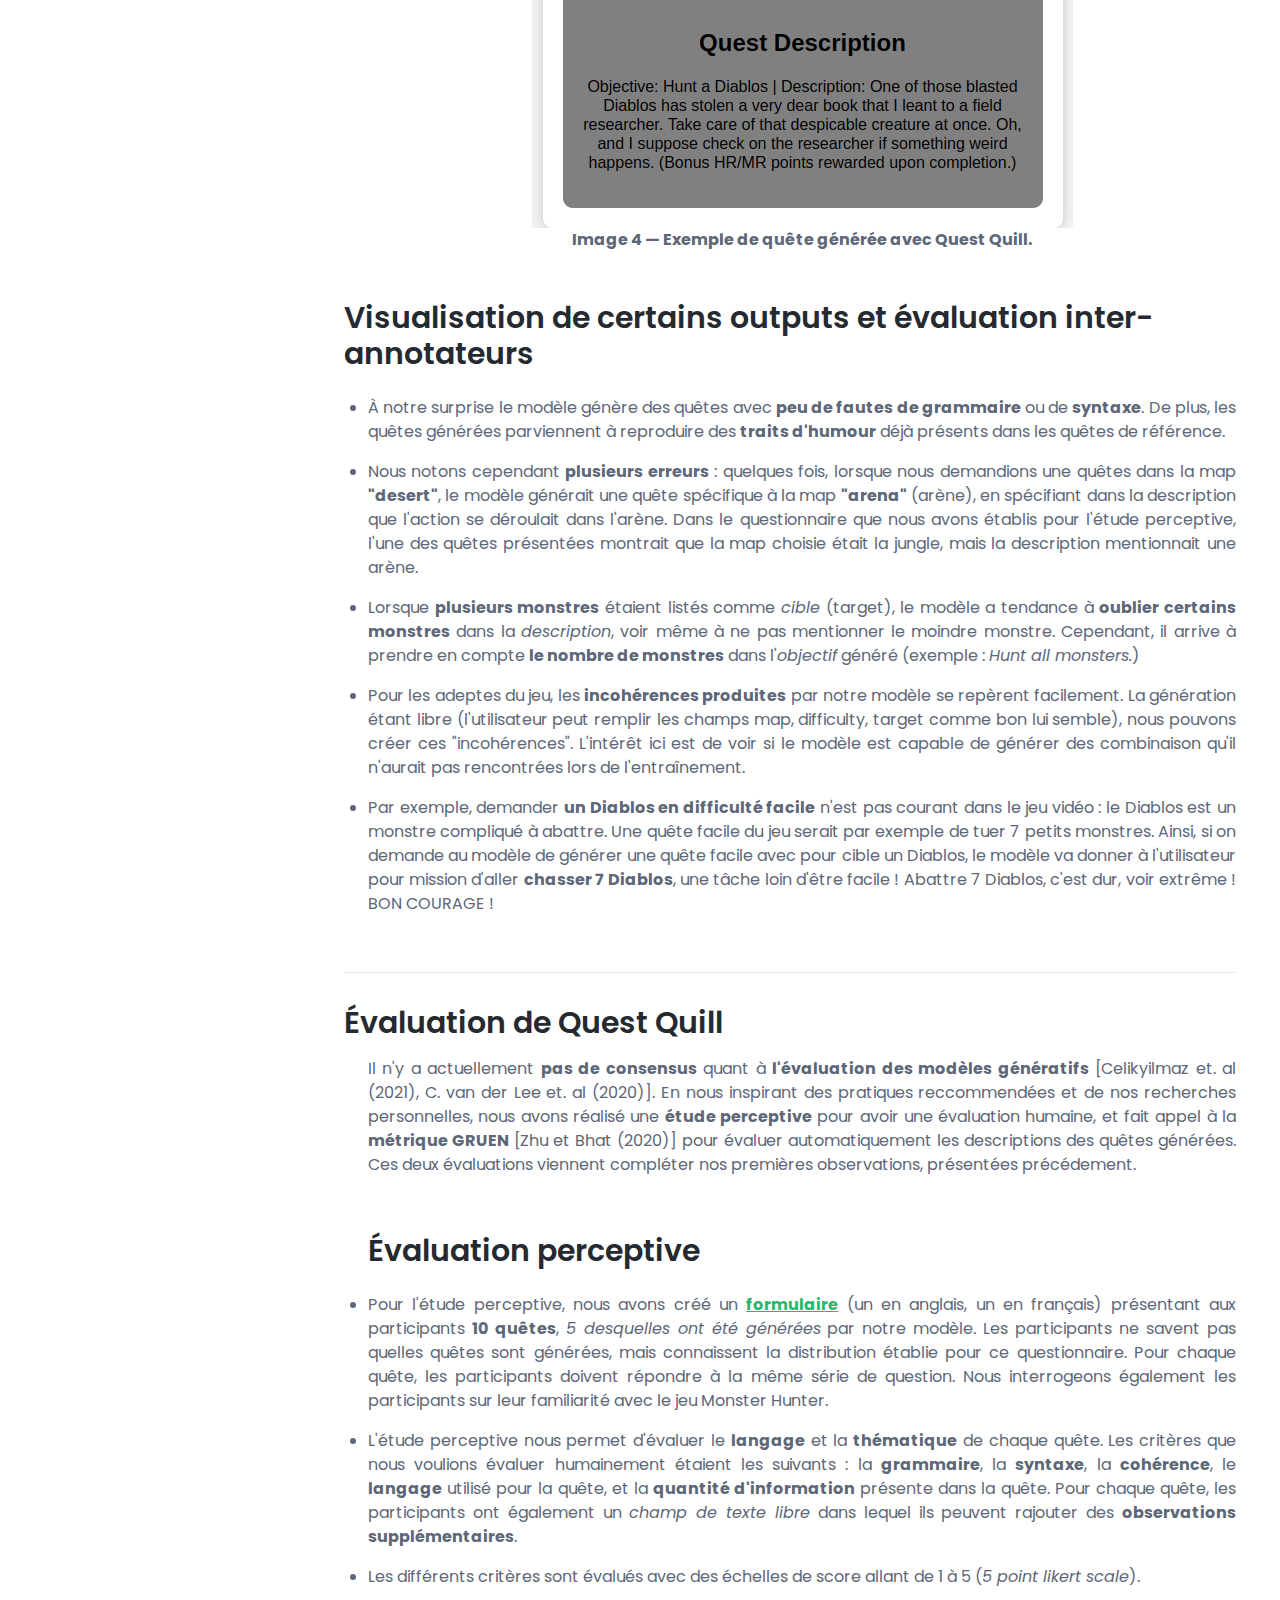
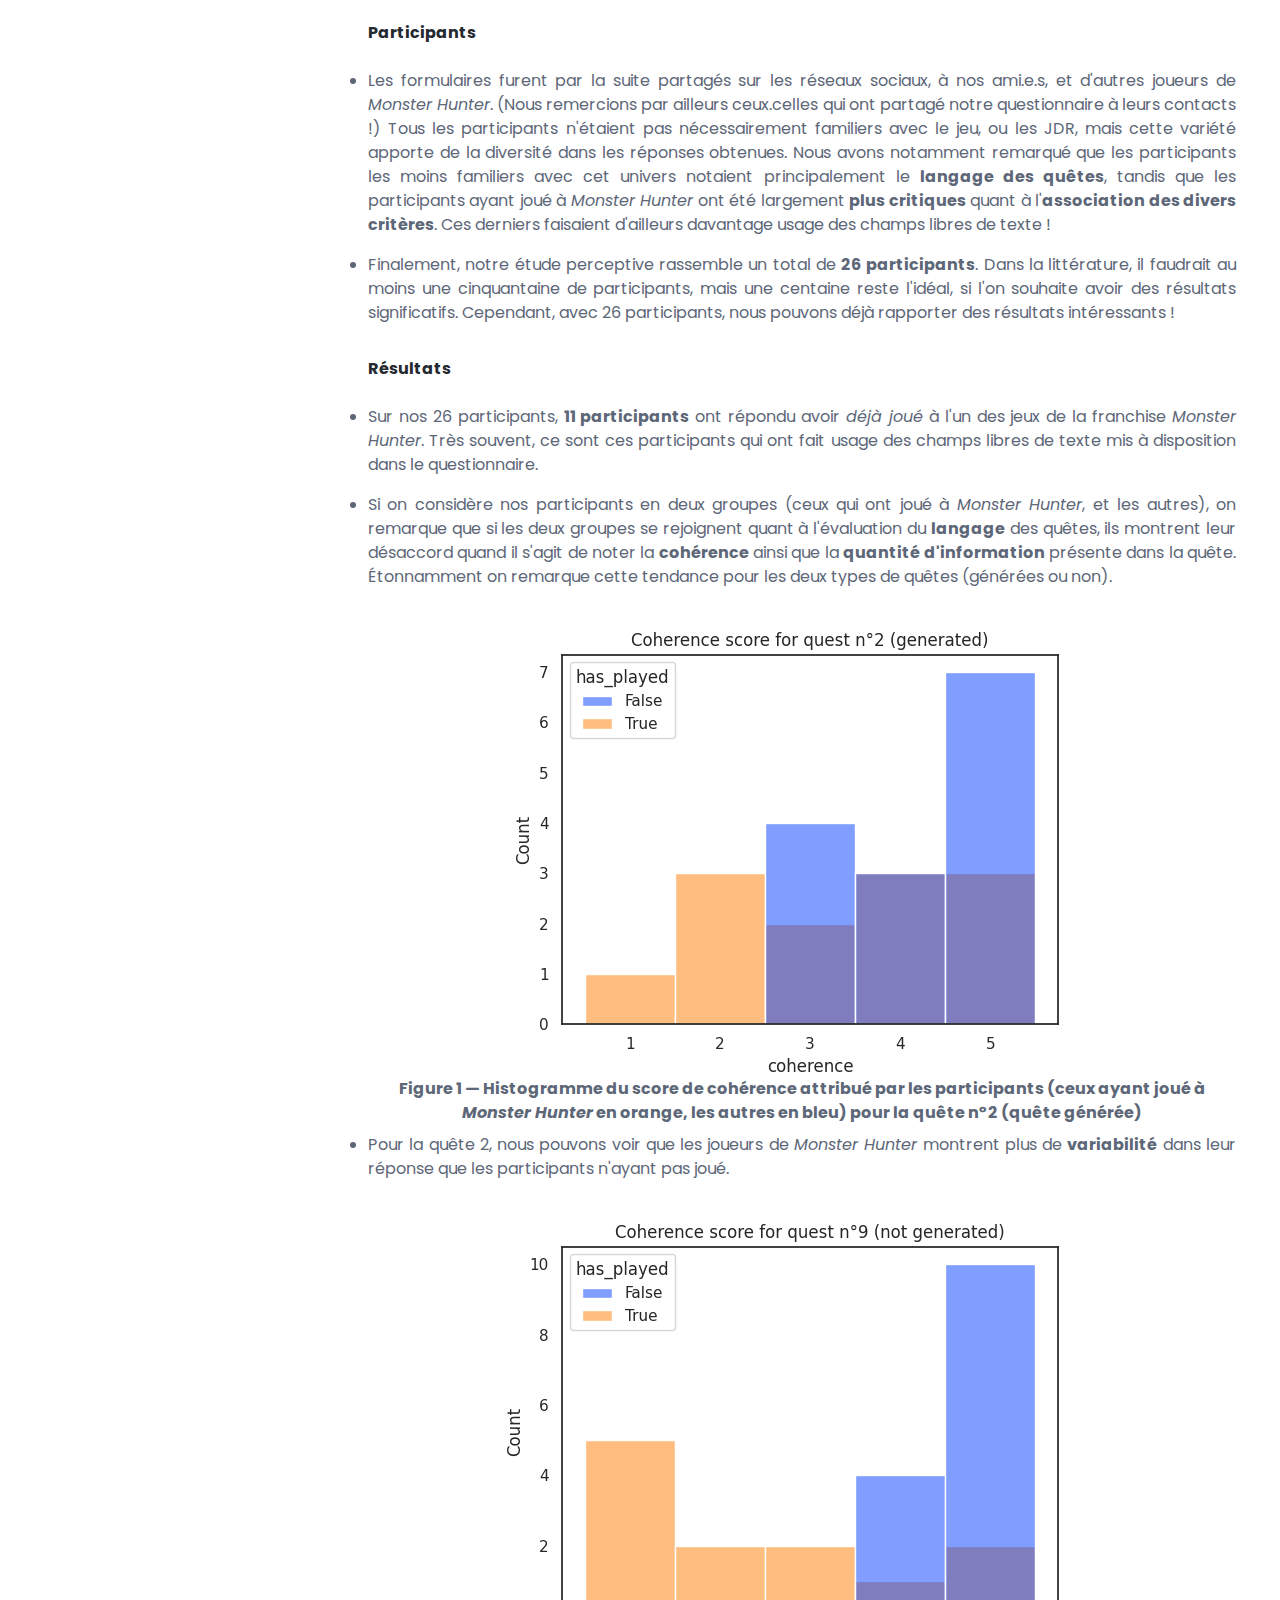
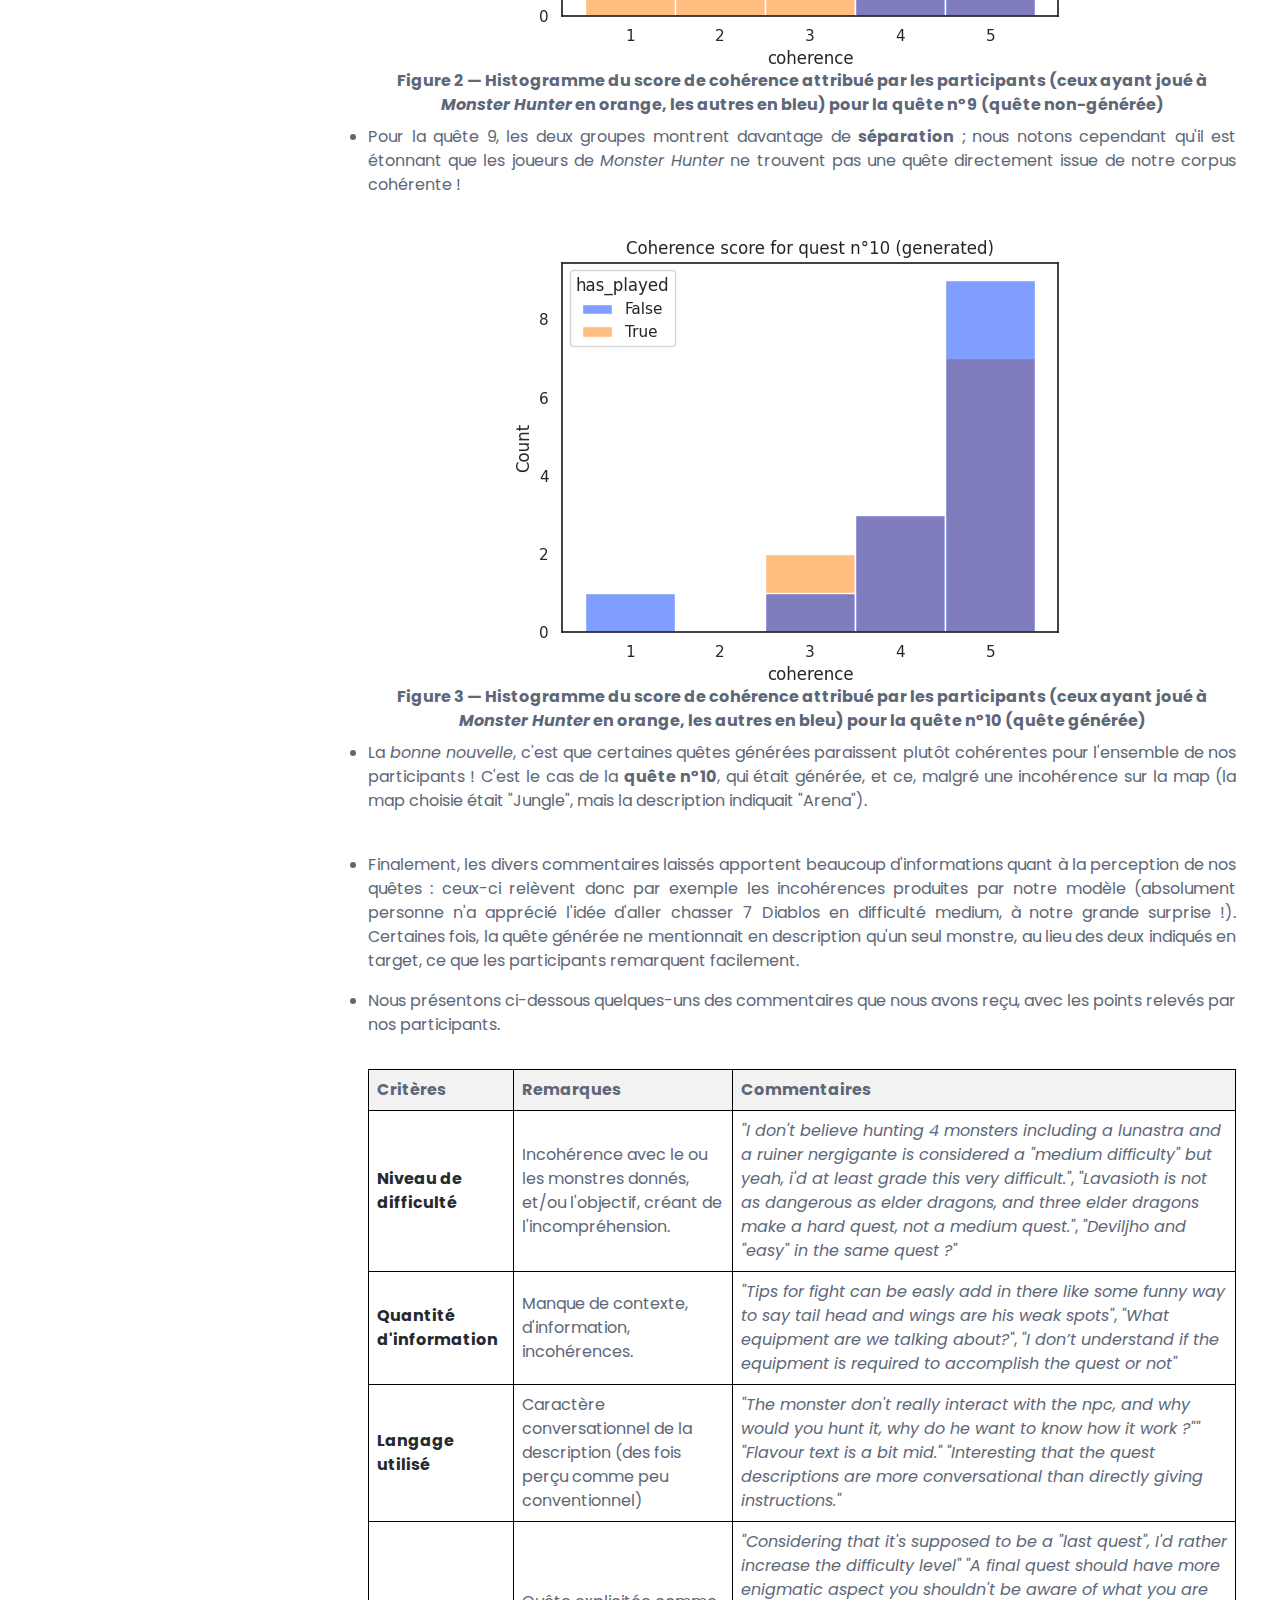
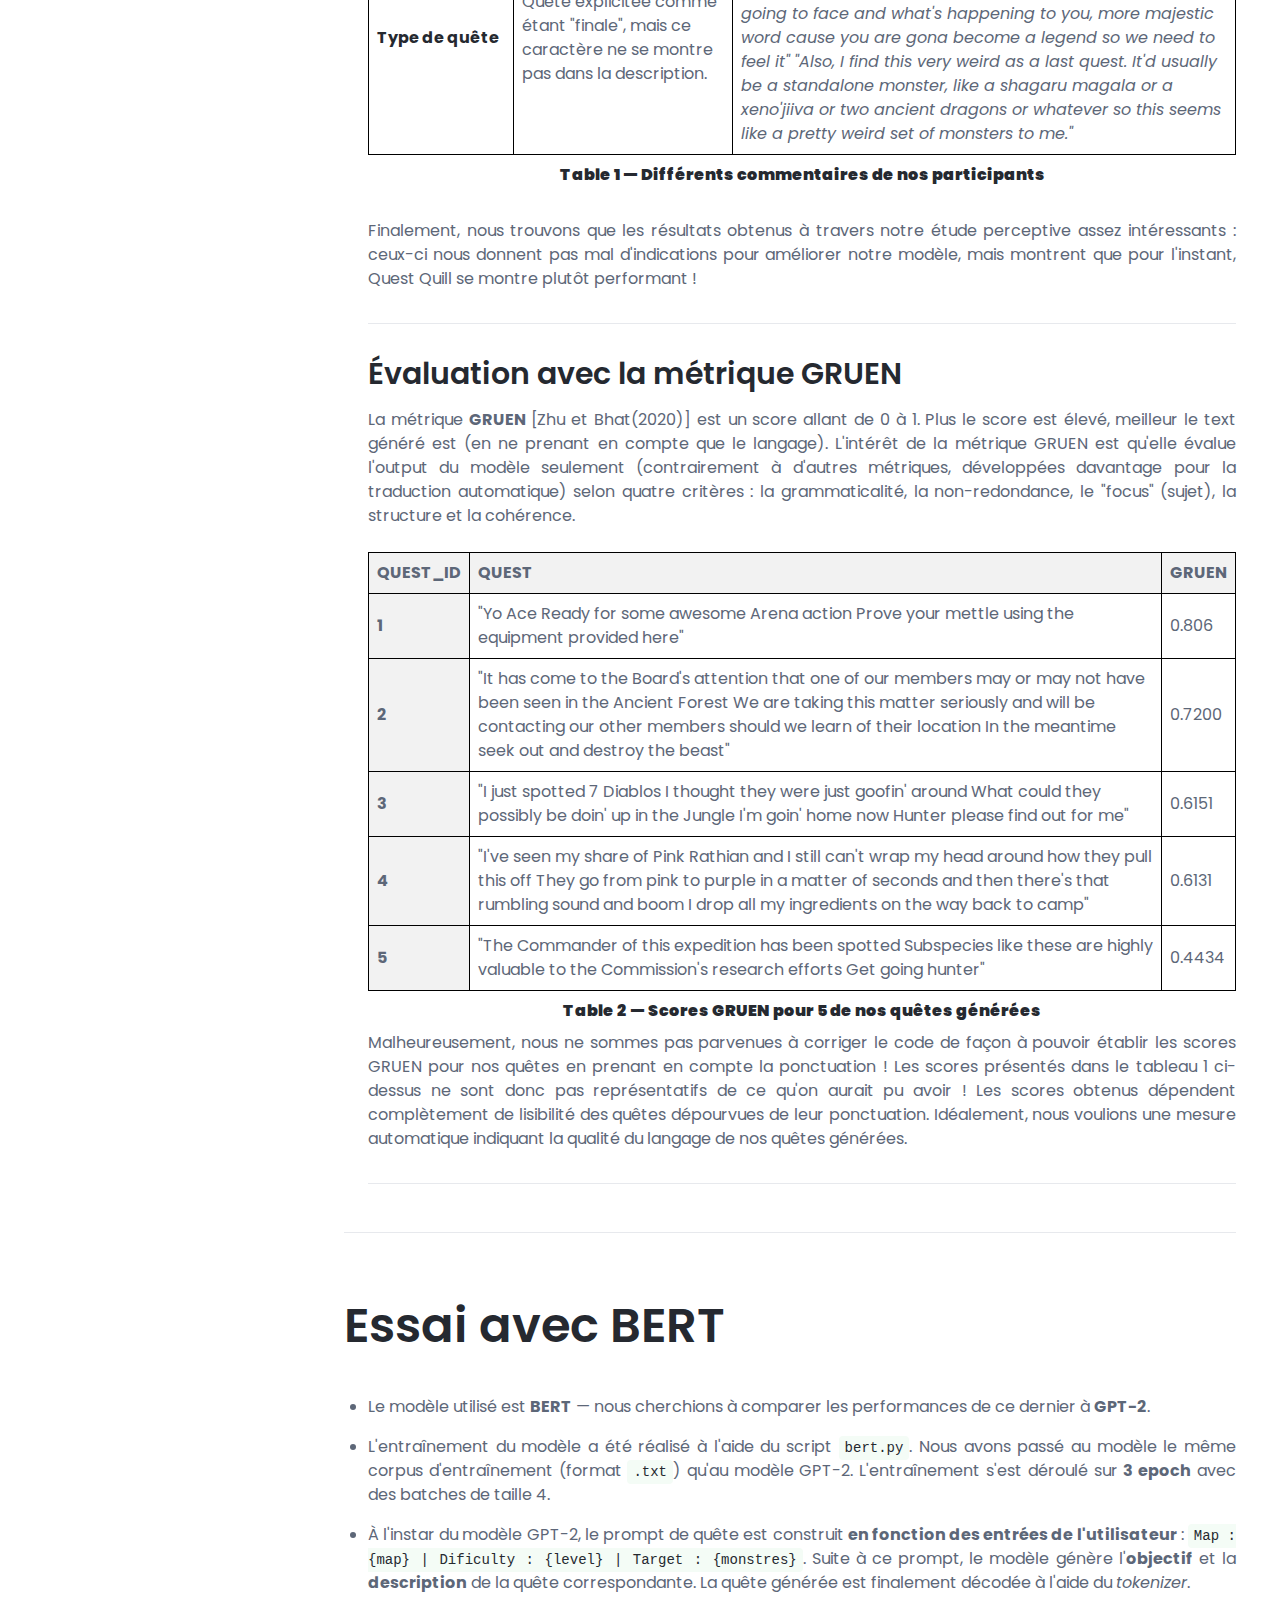
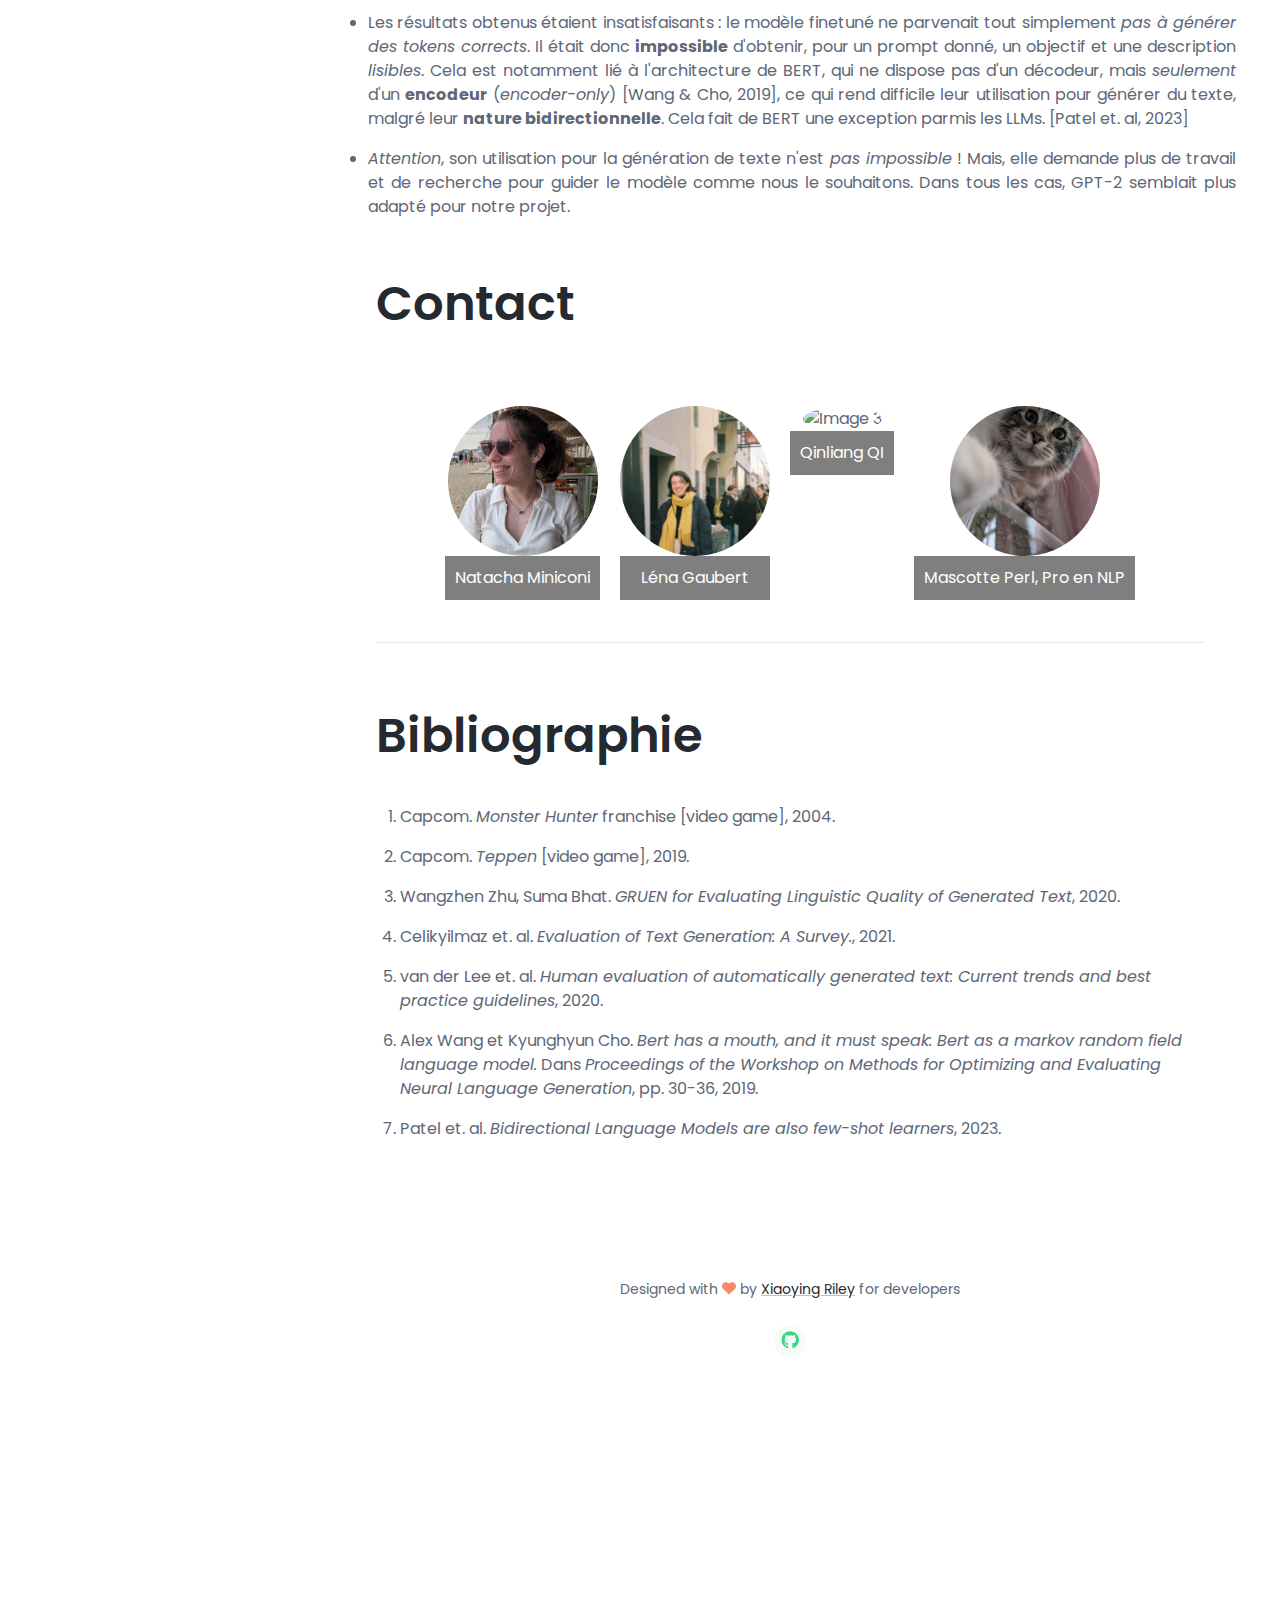
==== commit 00c16ec9: "edit" ====
--- a/docs-page.html
+++ b/docs-page.html
@@ -245,6 +245,7 @@
 
 							</body>
 
+              <br/>
 							<h2>Map</h2>
 							<table>
 								<tr>
@@ -397,7 +398,7 @@
               <br />
               <section class="docs-section" id="item-4-2-1">
               <h3 class="section-heading">Évaluation perceptive</h3>
-							<li>Pour l'étude perceptive, nous avons créé un <b>formulaire</b> (un en anglais, un en français) présentant aux participants <b>10 quêtes</b>, <em>5 desquelles ont été générées</em> par notre modèle. Les participants ne savent pas quelles quêtes sont générées, mais connaissent la distribution établie pour ce questionnaire. Pour chaque quête, les participants doivent répondre à la même série de question.  Nous interrogeons également les participants sur leur familiarité avec le jeu Monster Hunter.</li>
+							<li>Pour l'étude perceptive, nous avons créé un <a href="https://forms.gle/TguingLikmCF2oro8"><b>formulaire</b></a> (un en anglais, un en français) présentant aux participants <b>10 quêtes</b>, <em>5 desquelles ont été générées</em> par notre modèle. Les participants ne savent pas quelles quêtes sont générées, mais connaissent la distribution établie pour ce questionnaire. Pour chaque quête, les participants doivent répondre à la même série de question.  Nous interrogeons également les participants sur leur familiarité avec le jeu Monster Hunter.</li>
 							<li>L'étude perceptive nous permet d'évaluer le <b>langage</b> et la <b>thématique</b> de chaque quête. Les critères que nous voulions évaluer humainement étaient les suivants : la <b>grammaire</b>, la <b>syntaxe</b>, la <b>cohérence</b>, le <b>langage</b> utilisé pour la quête, et la <b>quantité d'information</b> présente dans la quête. Pour chaque quête, les participants ont également un <em>champ de texte libre</em> dans lequel ils peuvent rajouter des <b>observations supplémentaires</b>. </li>
 							<li>Les différents critères sont évalués avec des échelles de score allant de 1 à 5 (<i>5 point likert scale</i>).</li>
               <br/>
@@ -414,7 +415,7 @@
                 <p style="text-align: justify;"><strong>Résultats</strong></p>
                 <li>Sur nos 26 participants, <b>11 participants</b> ont répondu avoir <em>déjà joué</em> à l'un des jeux de la franchise <i>Monster Hunter</i>. Très souvent, ce sont ces participants
                   qui ont fait usage des champs libres de texte mis à disposition dans le questionnaire.</li>
-                <li>Si on considère nos participants en deux groupes (ceux qui ont joué à Monster Hunter, et les autres), on remarque que si les deux groupes
+                <li>Si on considère nos participants en deux groupes (ceux qui ont joué à <i>Monster Hunter</i>, et les autres), on remarque que si les deux groupes
                 se rejoignent quant à l'évaluation du <b>langage</b> des quêtes, ils montrent leur désaccord quand il s'agit de noter la <b>cohérence</b> ainsi que la <b>quantité d'information</b> présente dans la quête.
               Étonnamment on remarque cette tendance pour les deux types de quêtes (générées ou non).</li>
 
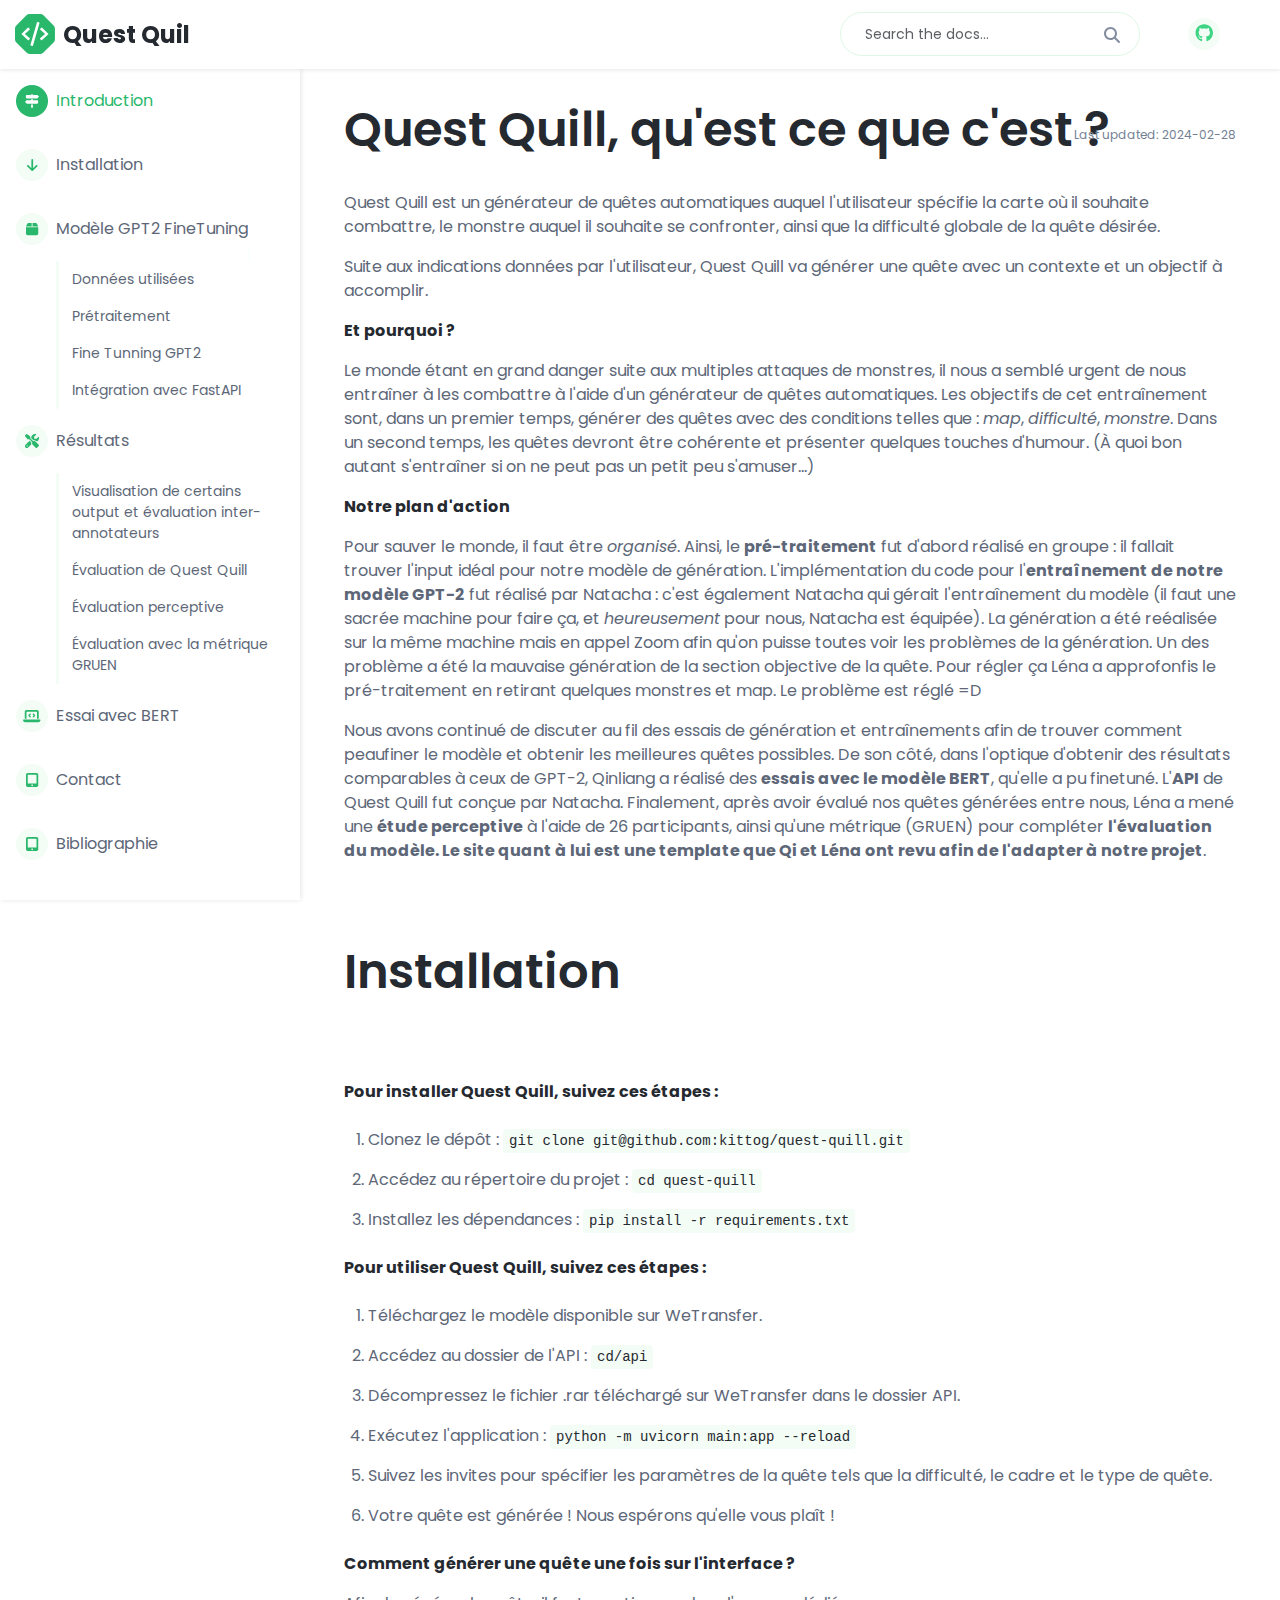
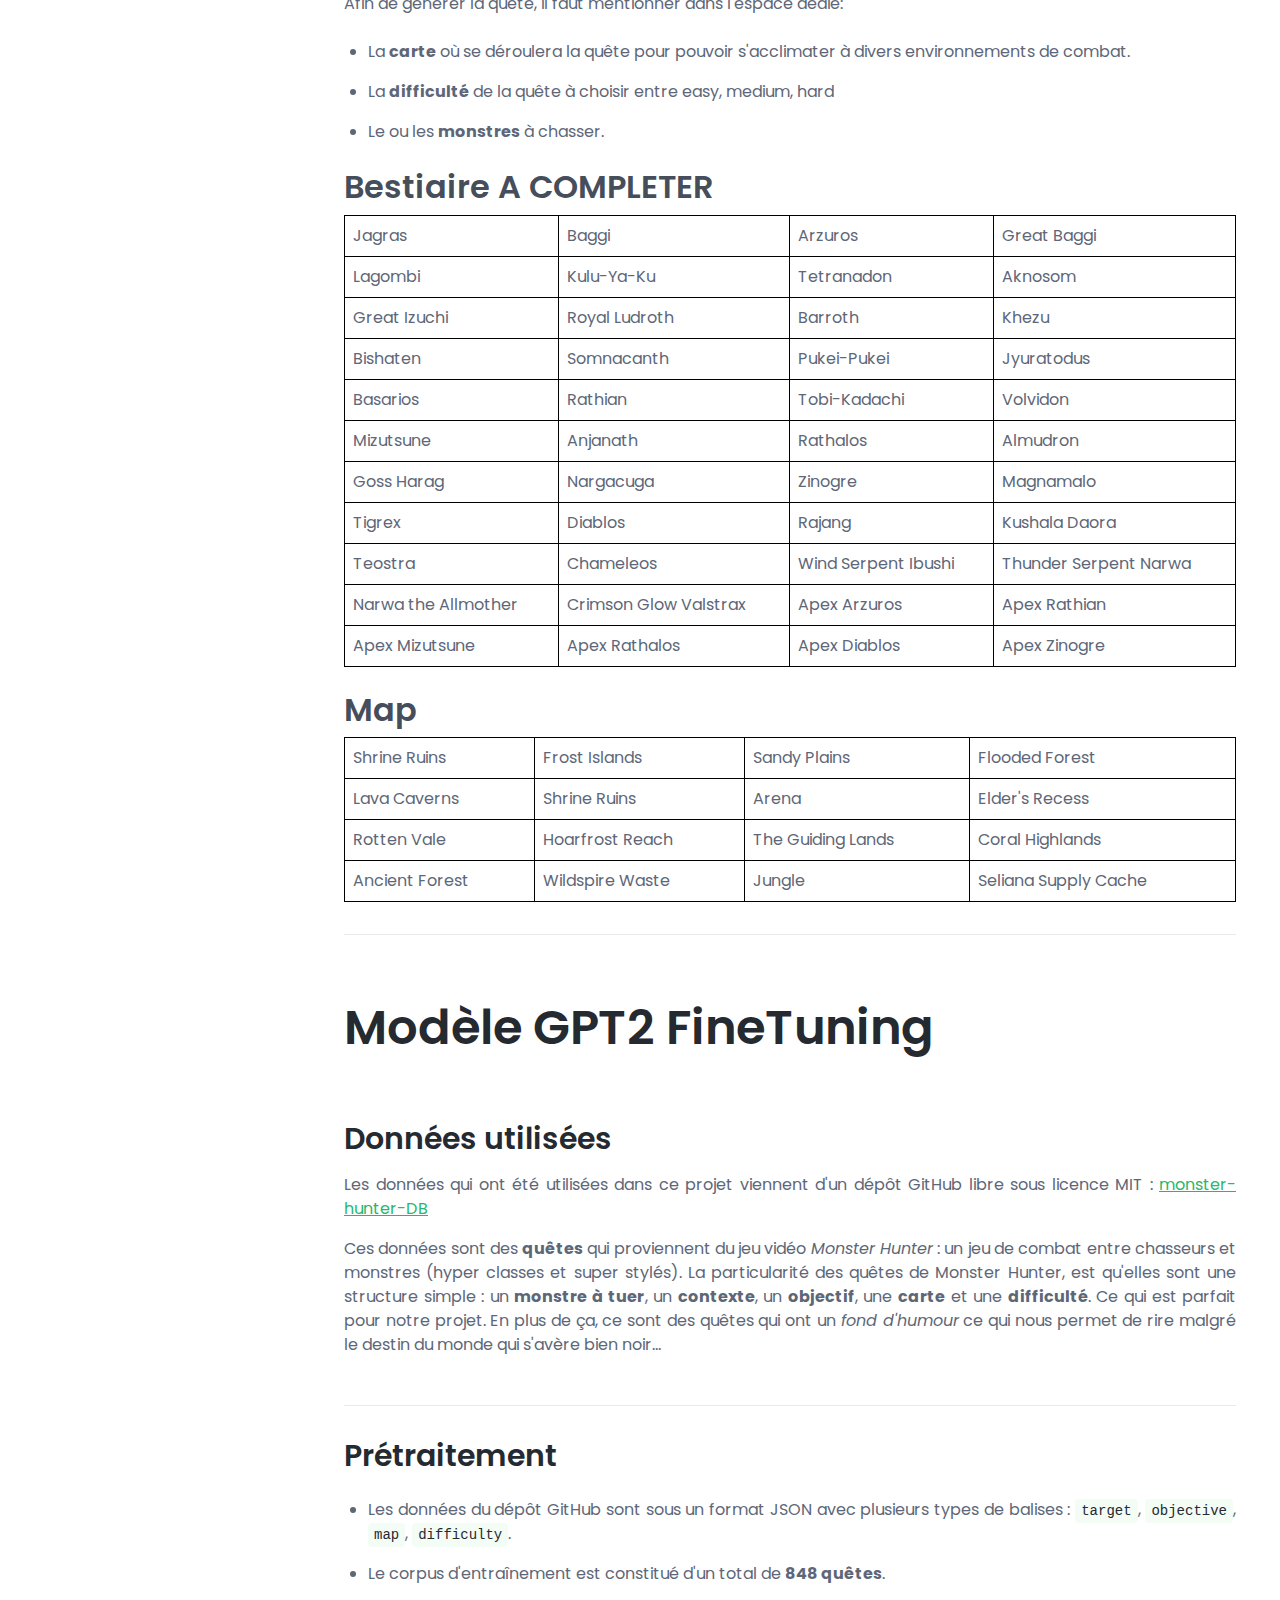
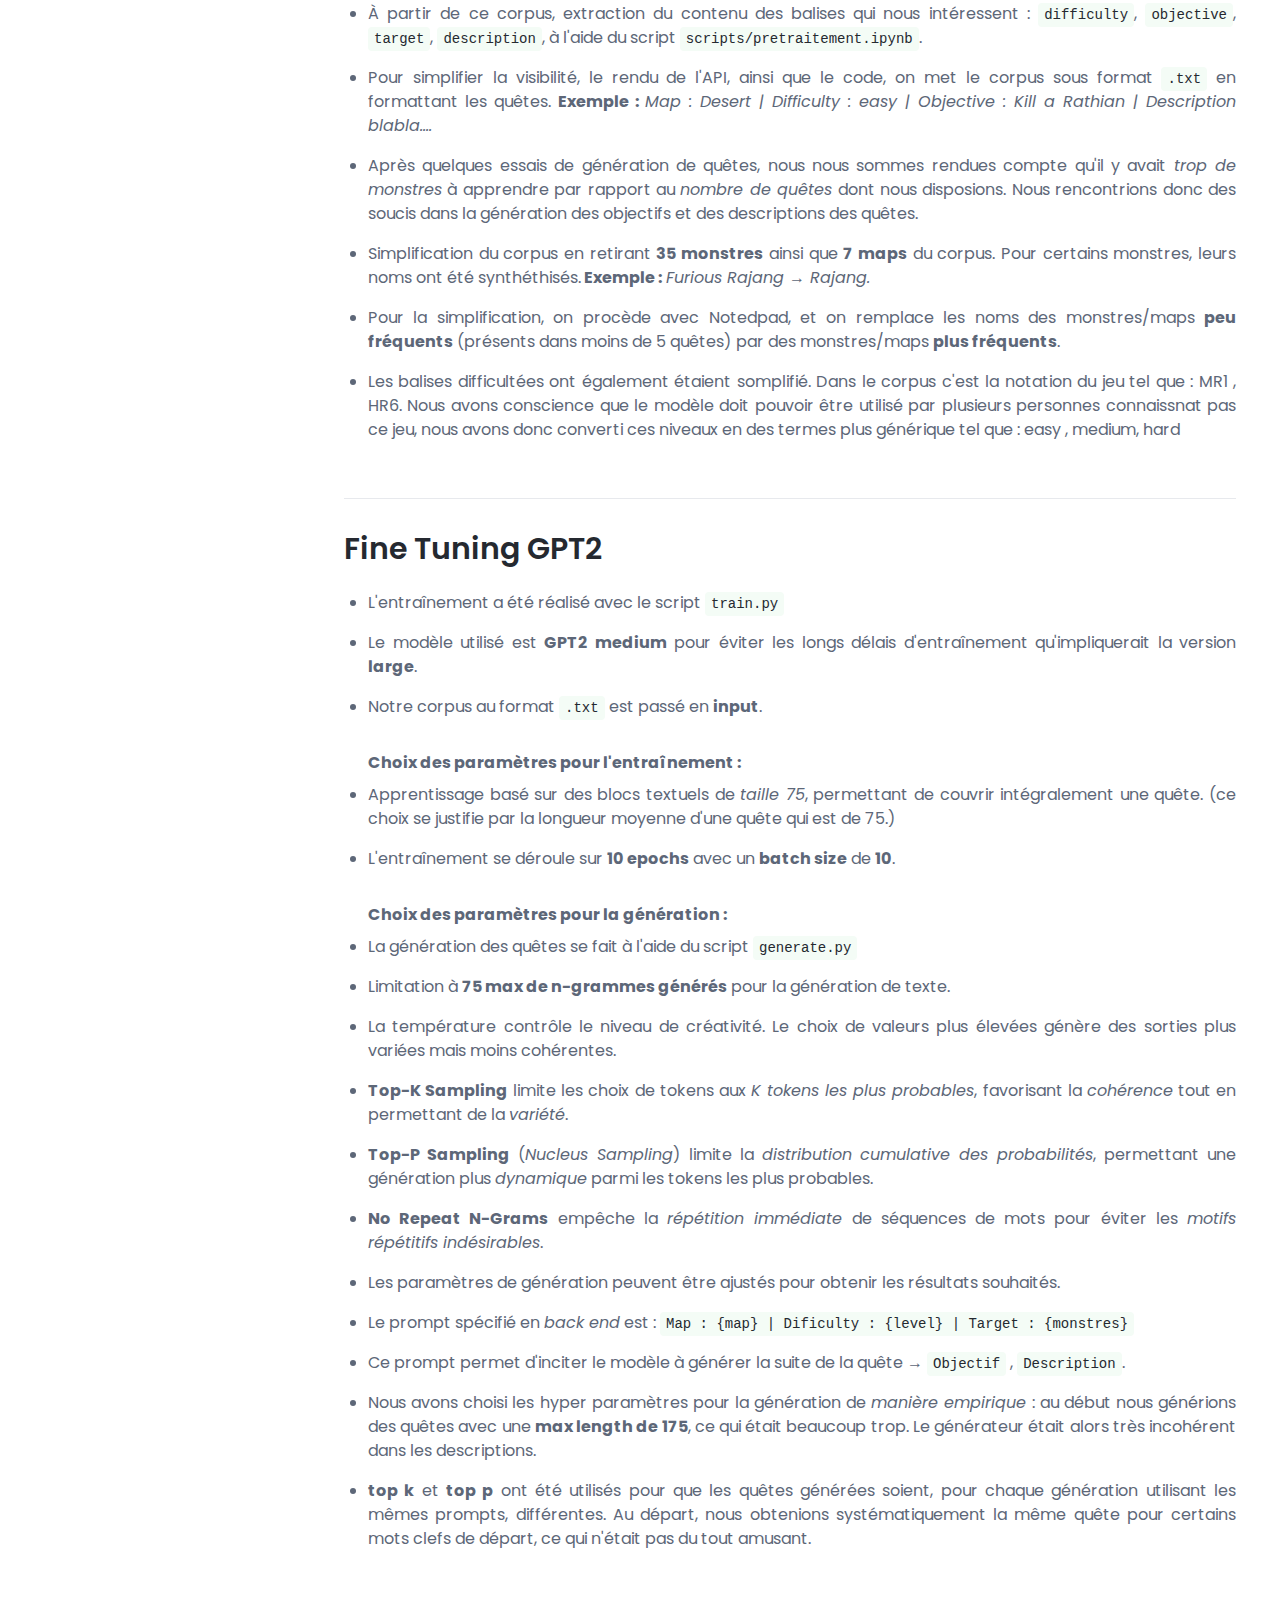
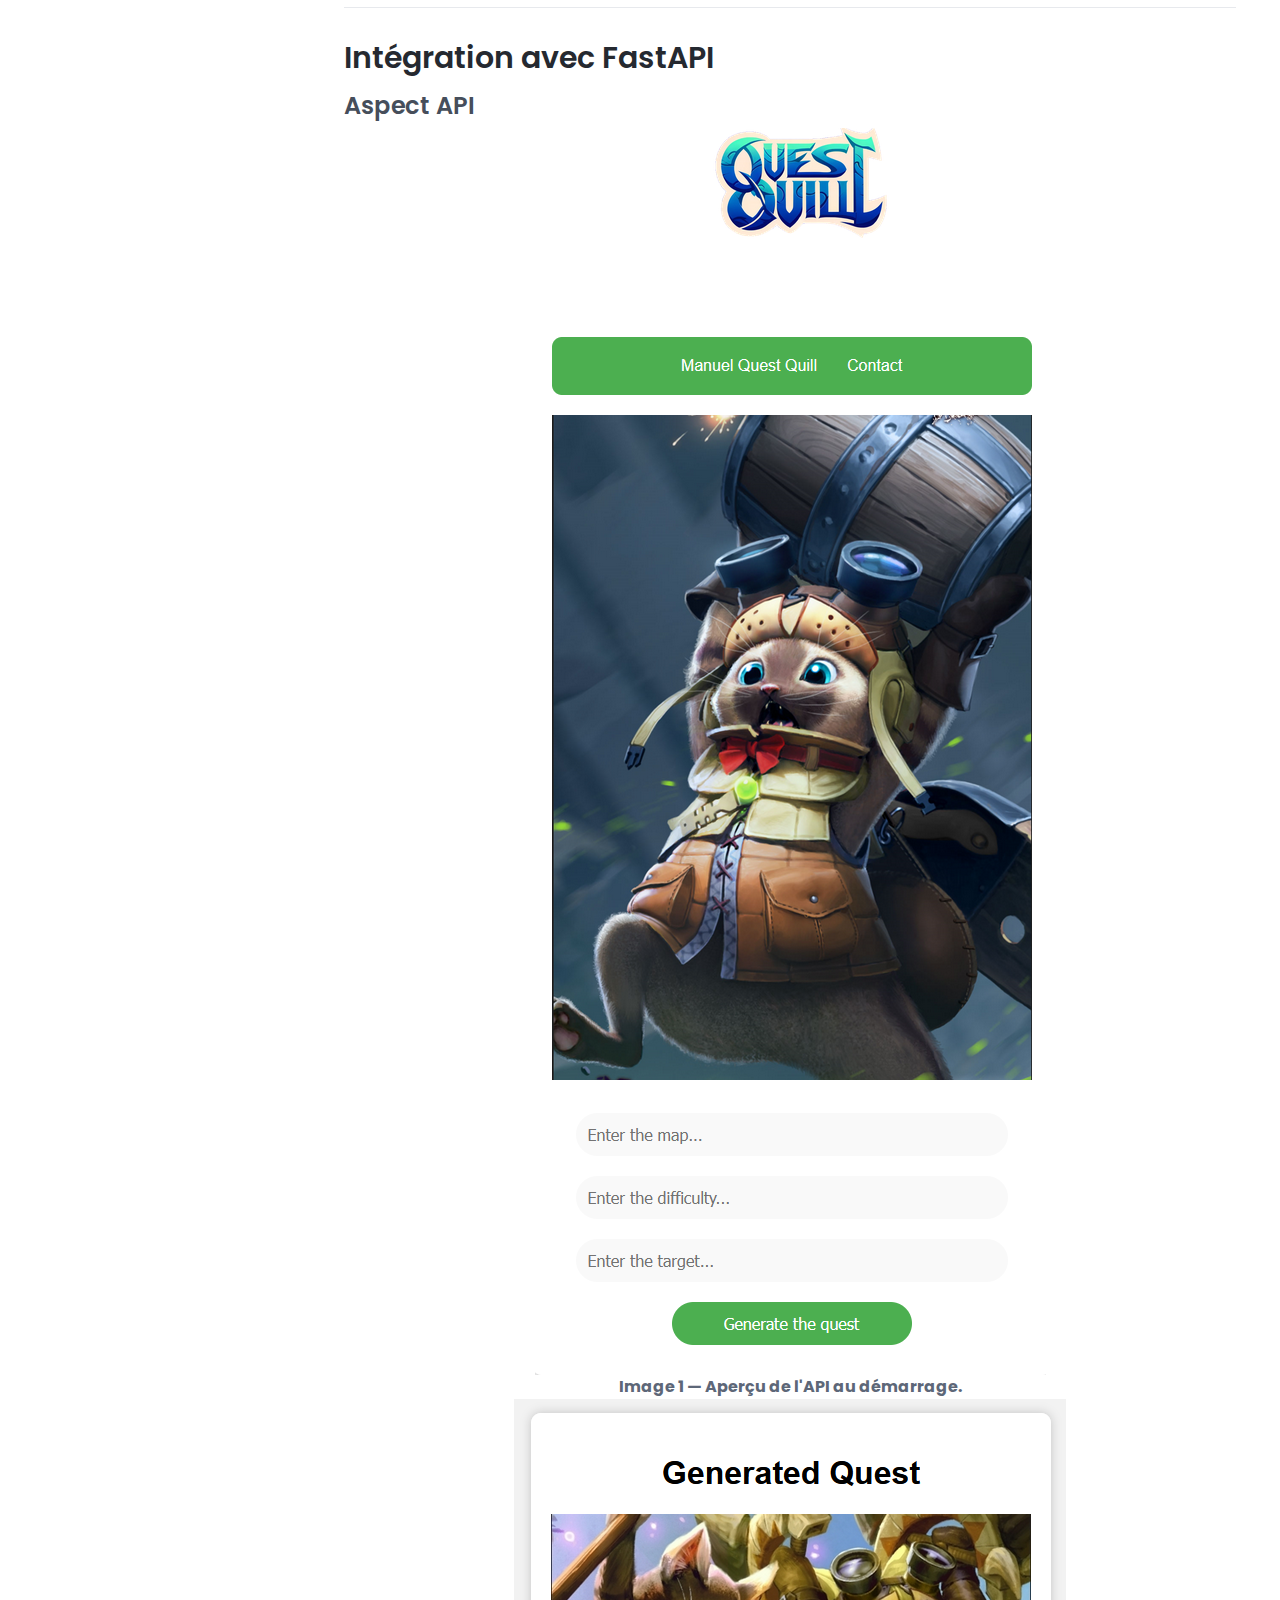
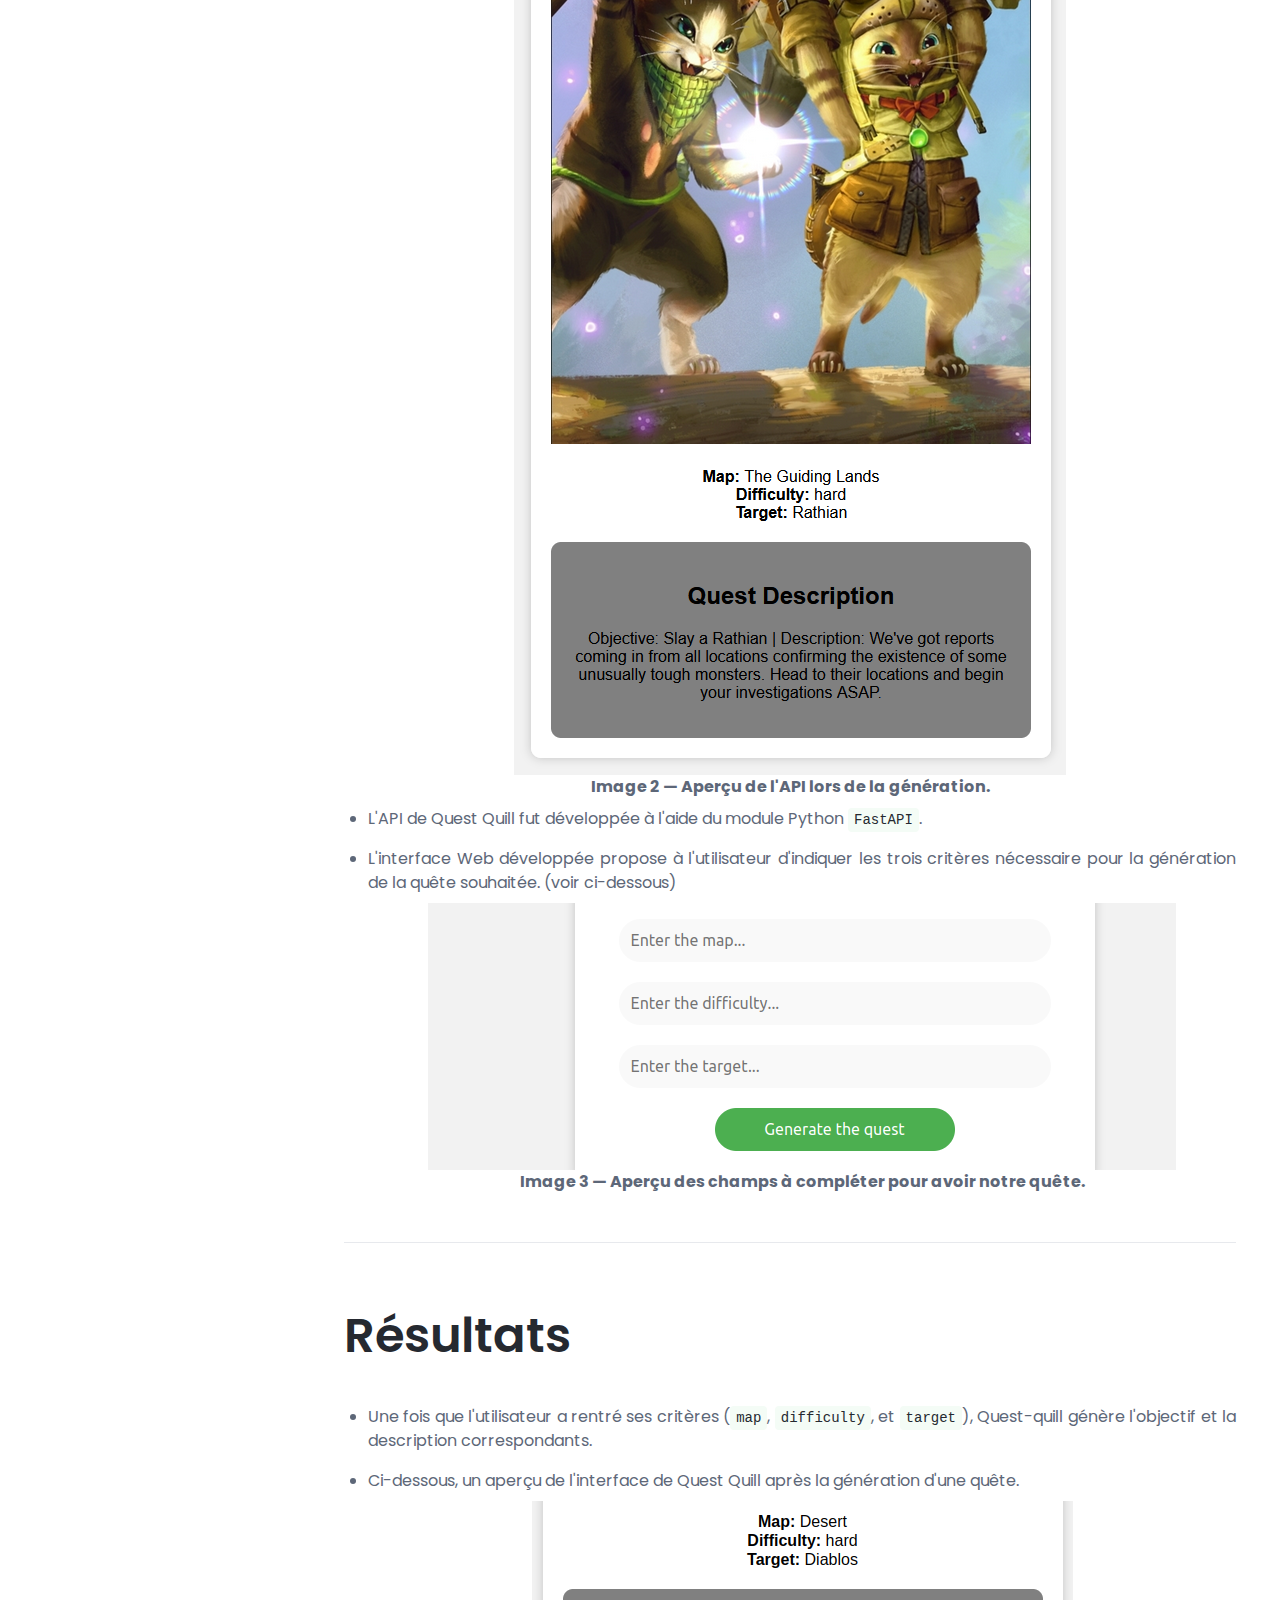
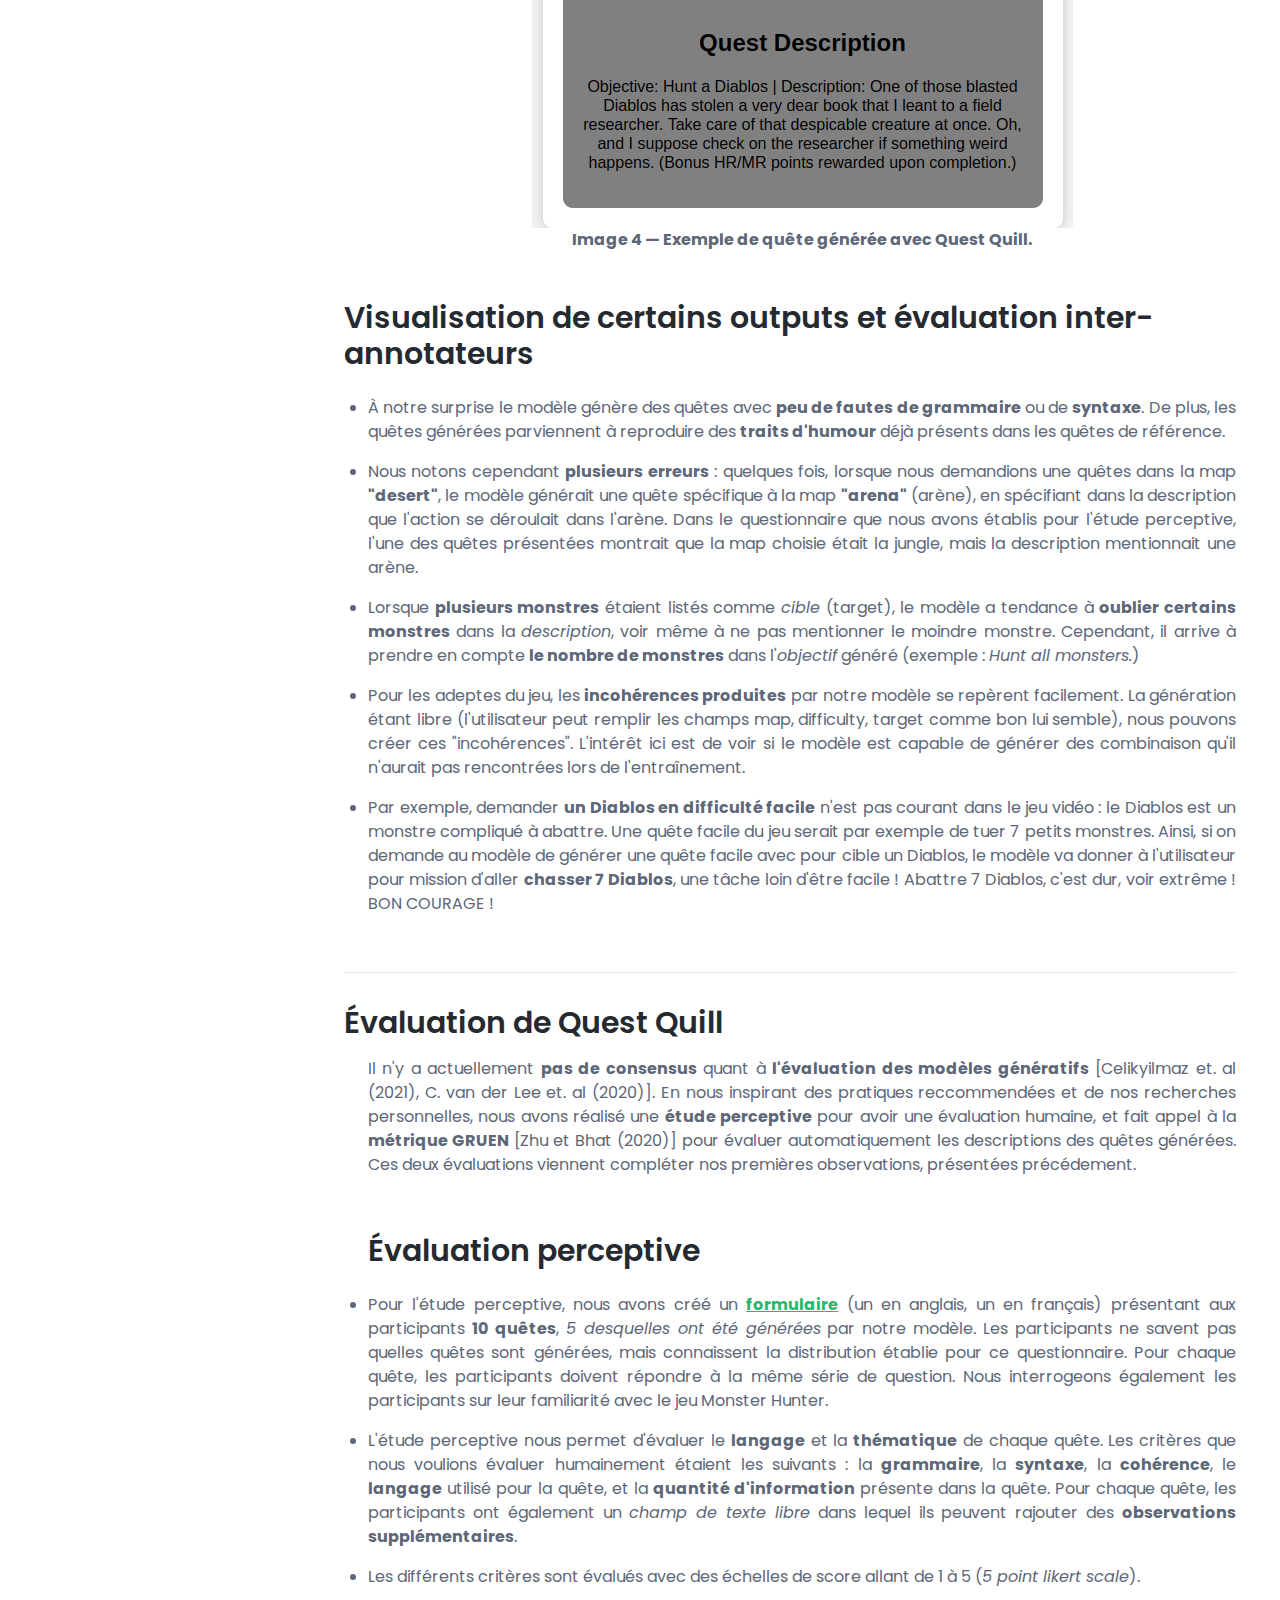
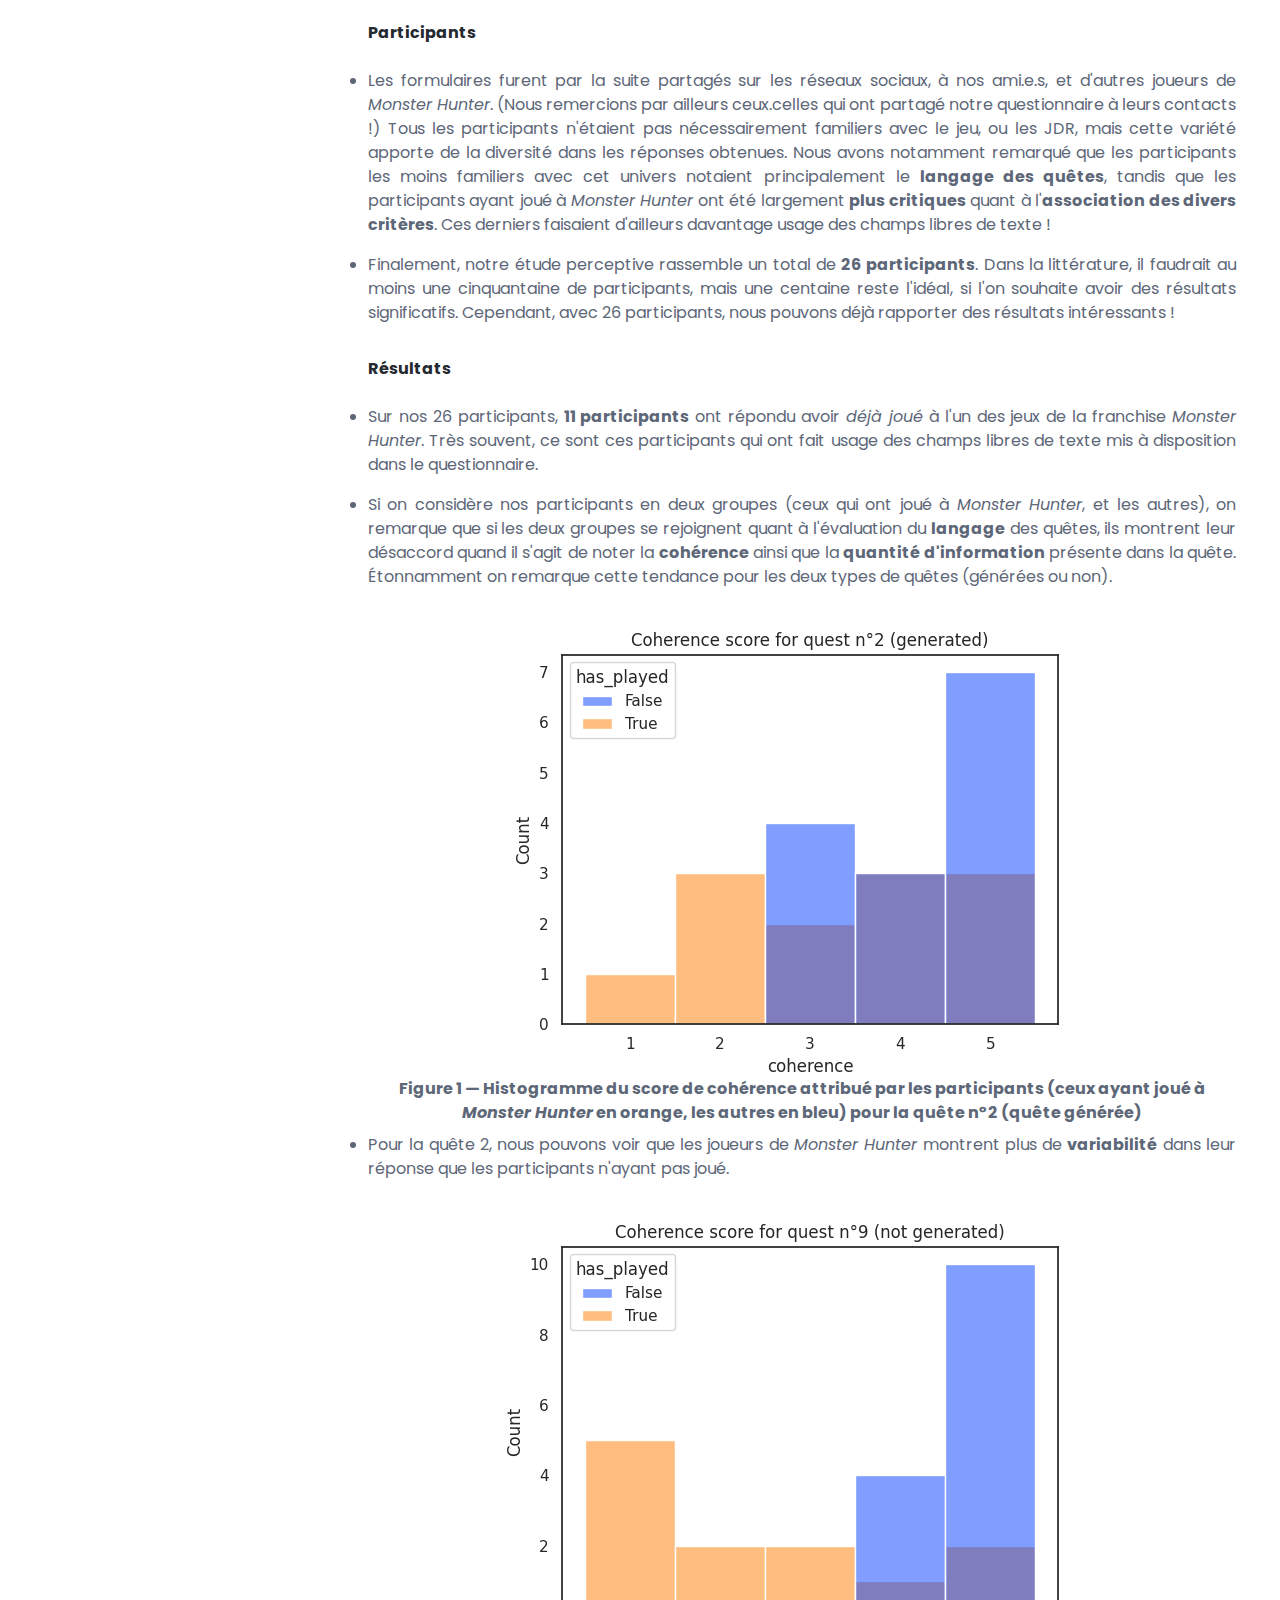
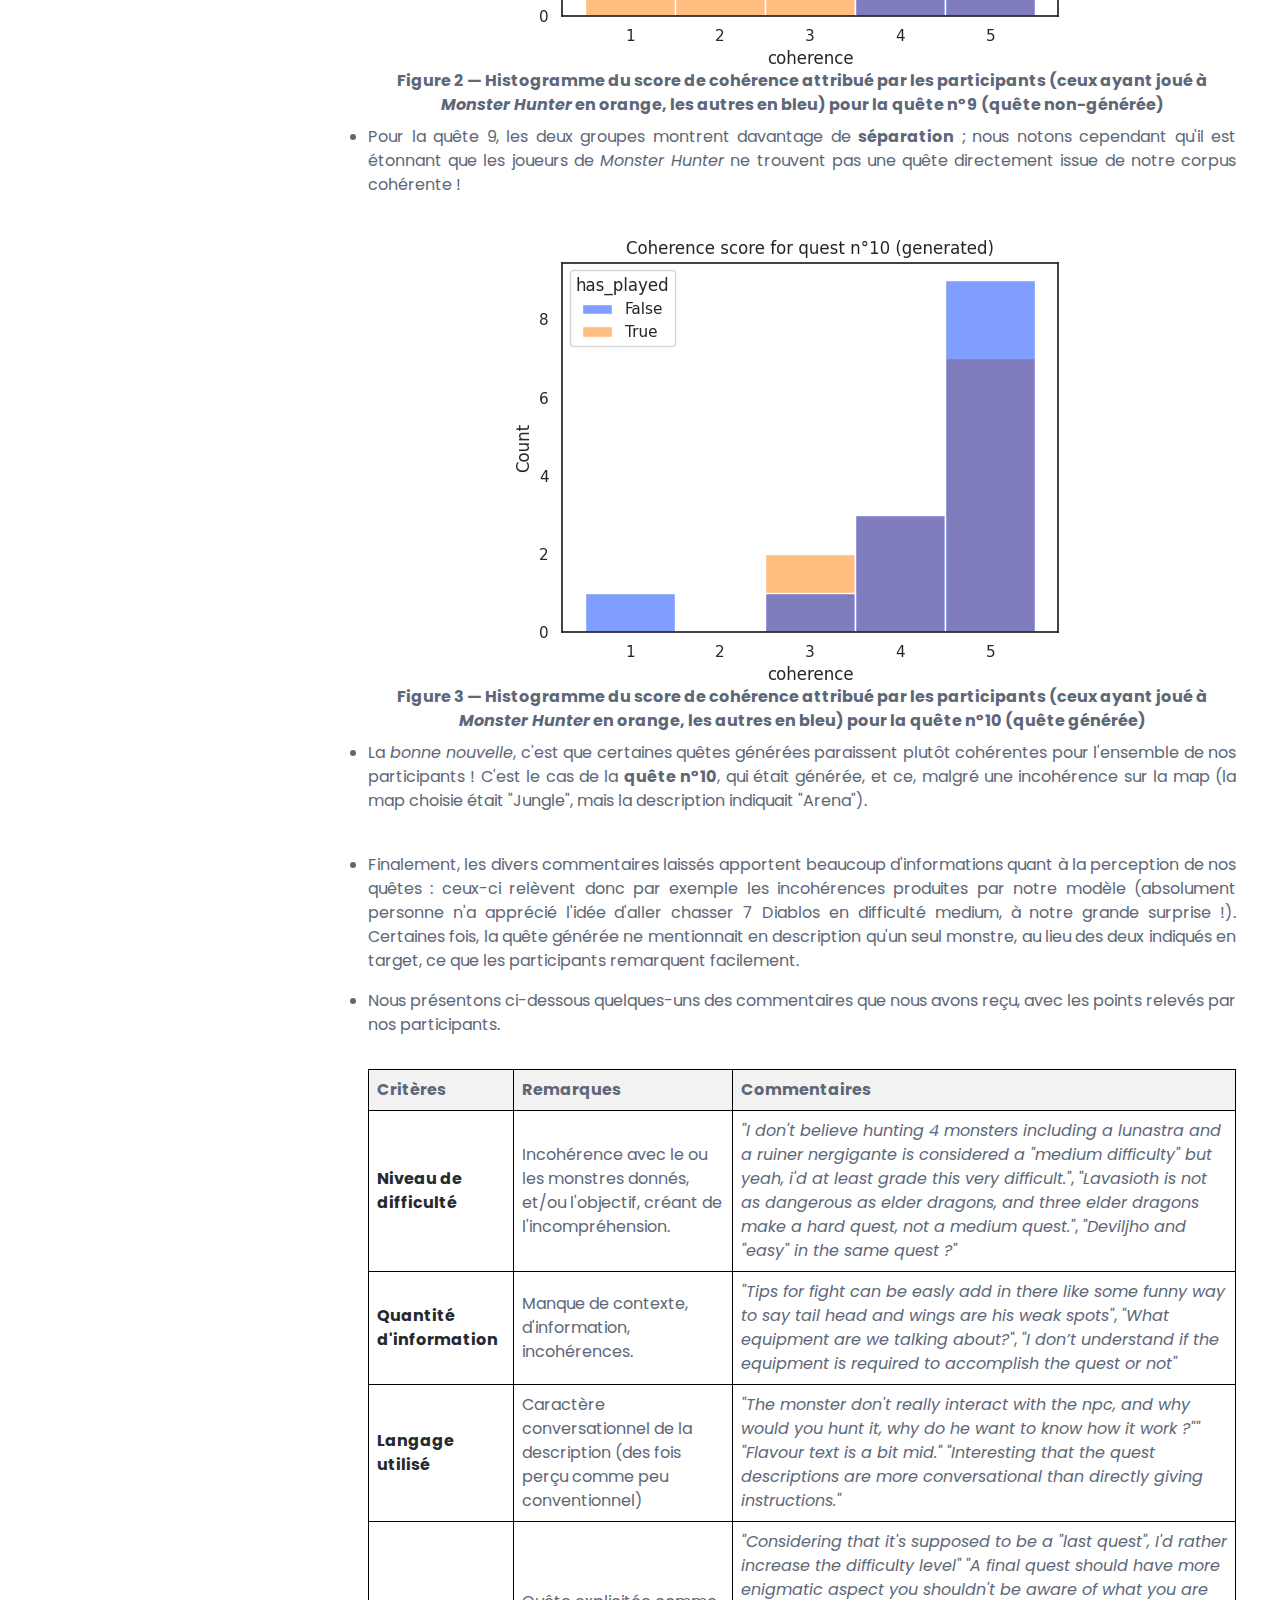
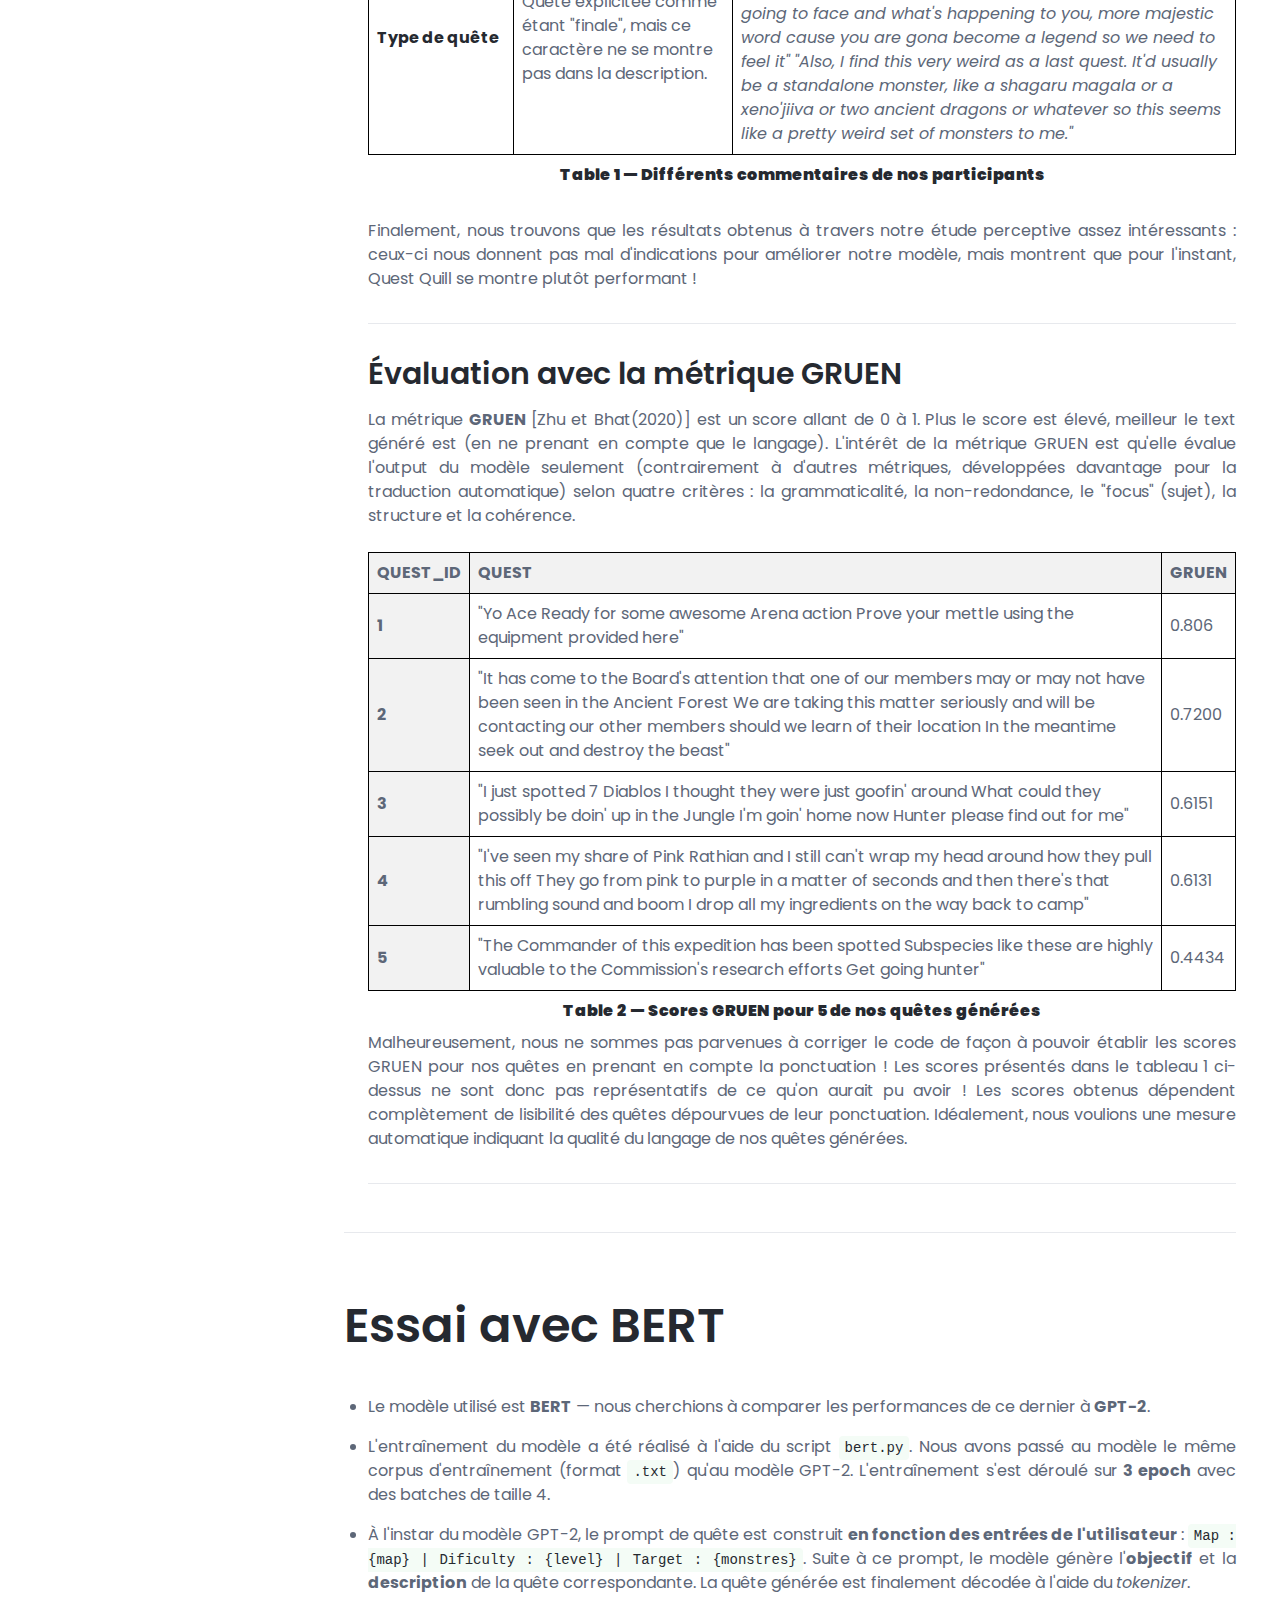
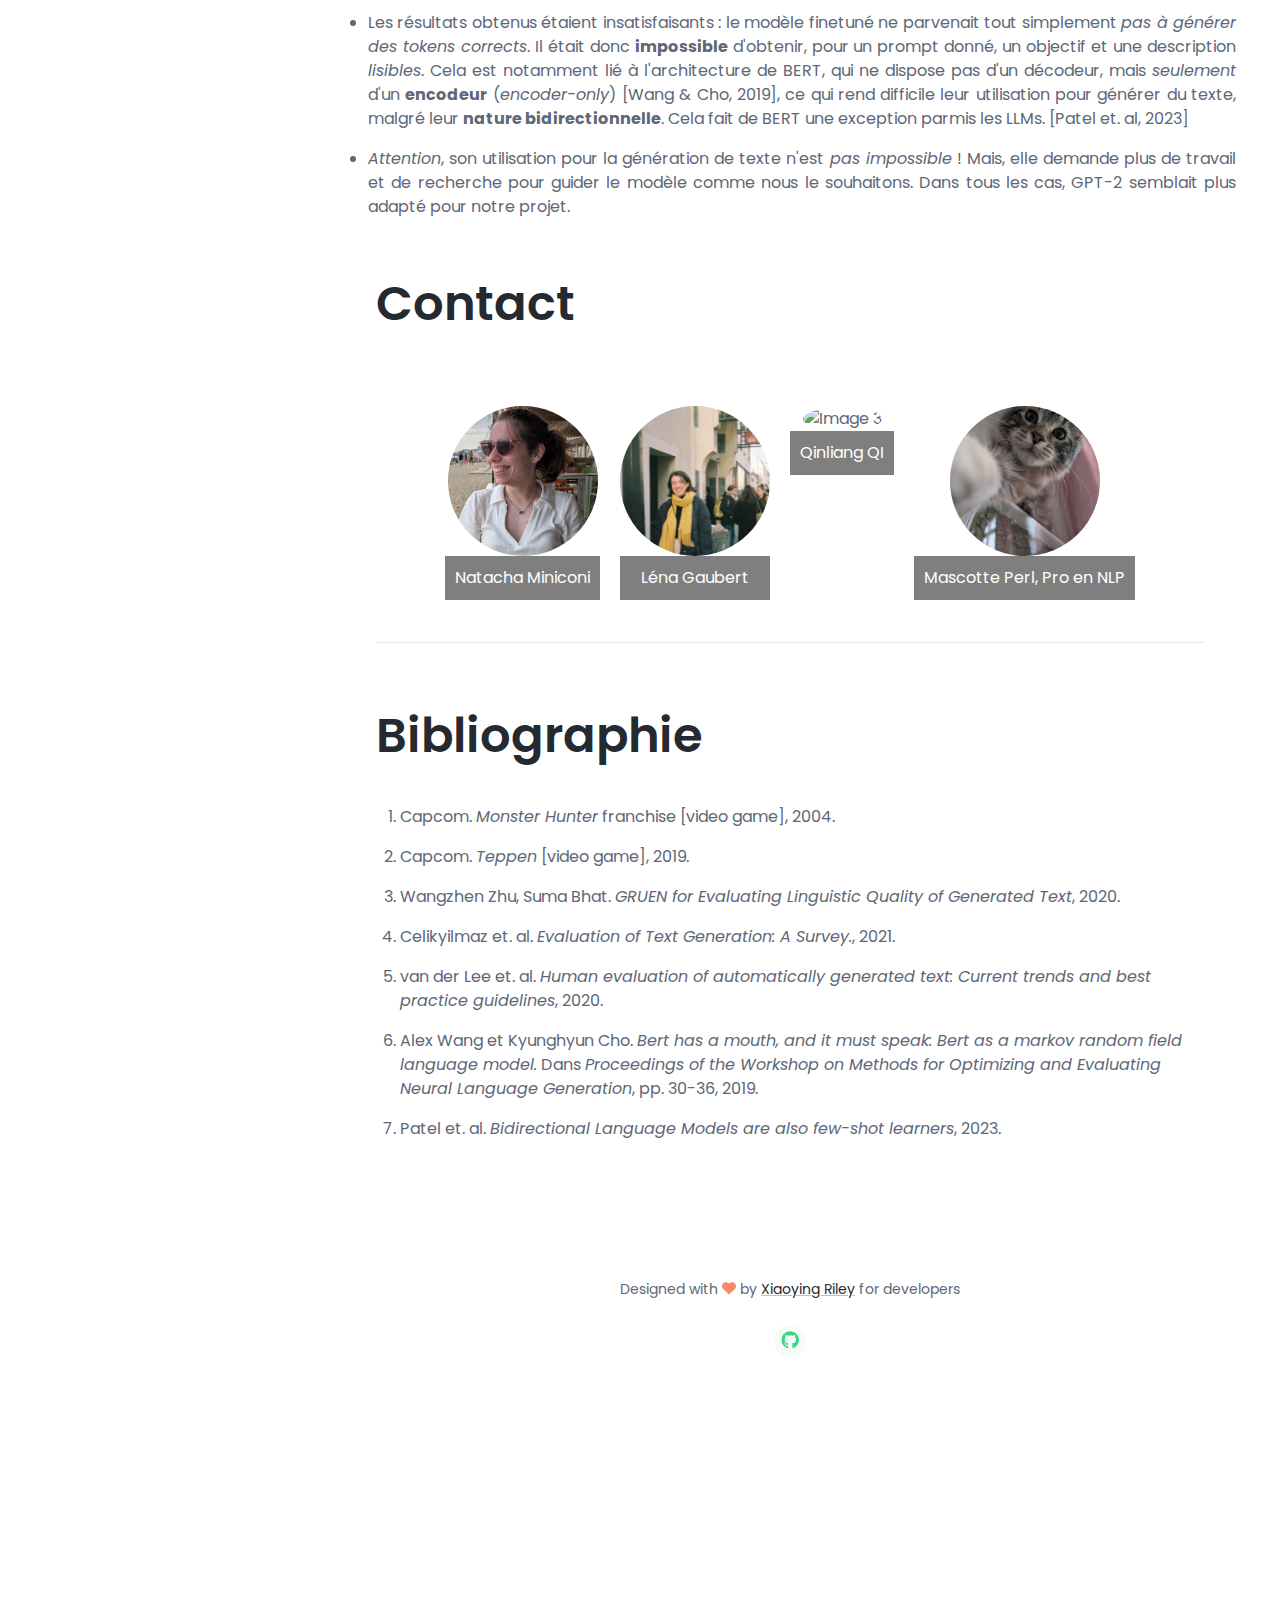
==== commit 15e355c8: "edit" ====
--- a/docs-page.html
+++ b/docs-page.html
@@ -301,7 +301,7 @@
 								<li>Pour simplifier la visibilité, le rendu de l'API, ainsi que le code, on met le corpus sous format <code>.txt</code> en formattant les quêtes. <b>Exemple : </b> <i>Map : Desert | Difficulty : easy | Objective : Kill a Rathian | Description blabla....</i></li>
                 <li>Après quelques essais de génération de quêtes, nous nous sommes rendues compte qu'il y avait <em>trop de monstres</em> à apprendre par rapport au <em>nombre de quêtes</em> dont nous disposions. Nous rencontrions donc
                 des soucis dans la génération des objectifs et des descriptions des quêtes.</li>
-                <li>Simplification du corpus en retirant <b>12 monstres</b> ainsi que <b>7 maps</b> du corpus. Pour certains monstres, leurs noms ont été synthéthisés.<b> Exemple :</b> <i>Apex Nargacuga → Nargacuga.</i>
+                <li>Simplification du corpus en retirant <b>35 monstres</b> ainsi que <b>7 maps</b> du corpus. Pour certains monstres, leurs noms ont été synthéthisés.<b> Exemple :</b> <i>Furious Rajang → Rajang.</i>
                 <li>Pour la simplification, on procède avec Notedpad, et on remplace les noms des monstres/maps <b>peu fréquents</b>
               (présents dans moins de 5 quêtes) par des monstres/maps <b>plus fréquents</b>.</li>
 			  <li>Les balises difficultées ont également étaient somplifié. Dans le corpus c'est la notation du jeu tel que : MR1 , HR6. Nous avons conscience que le modèle doit pouvoir être utilisé par plusieurs personnes connaissnat pas ce jeu, nous avons donc converti ces niveaux en des termes plus générique tel que : easy , medium, hard</li>
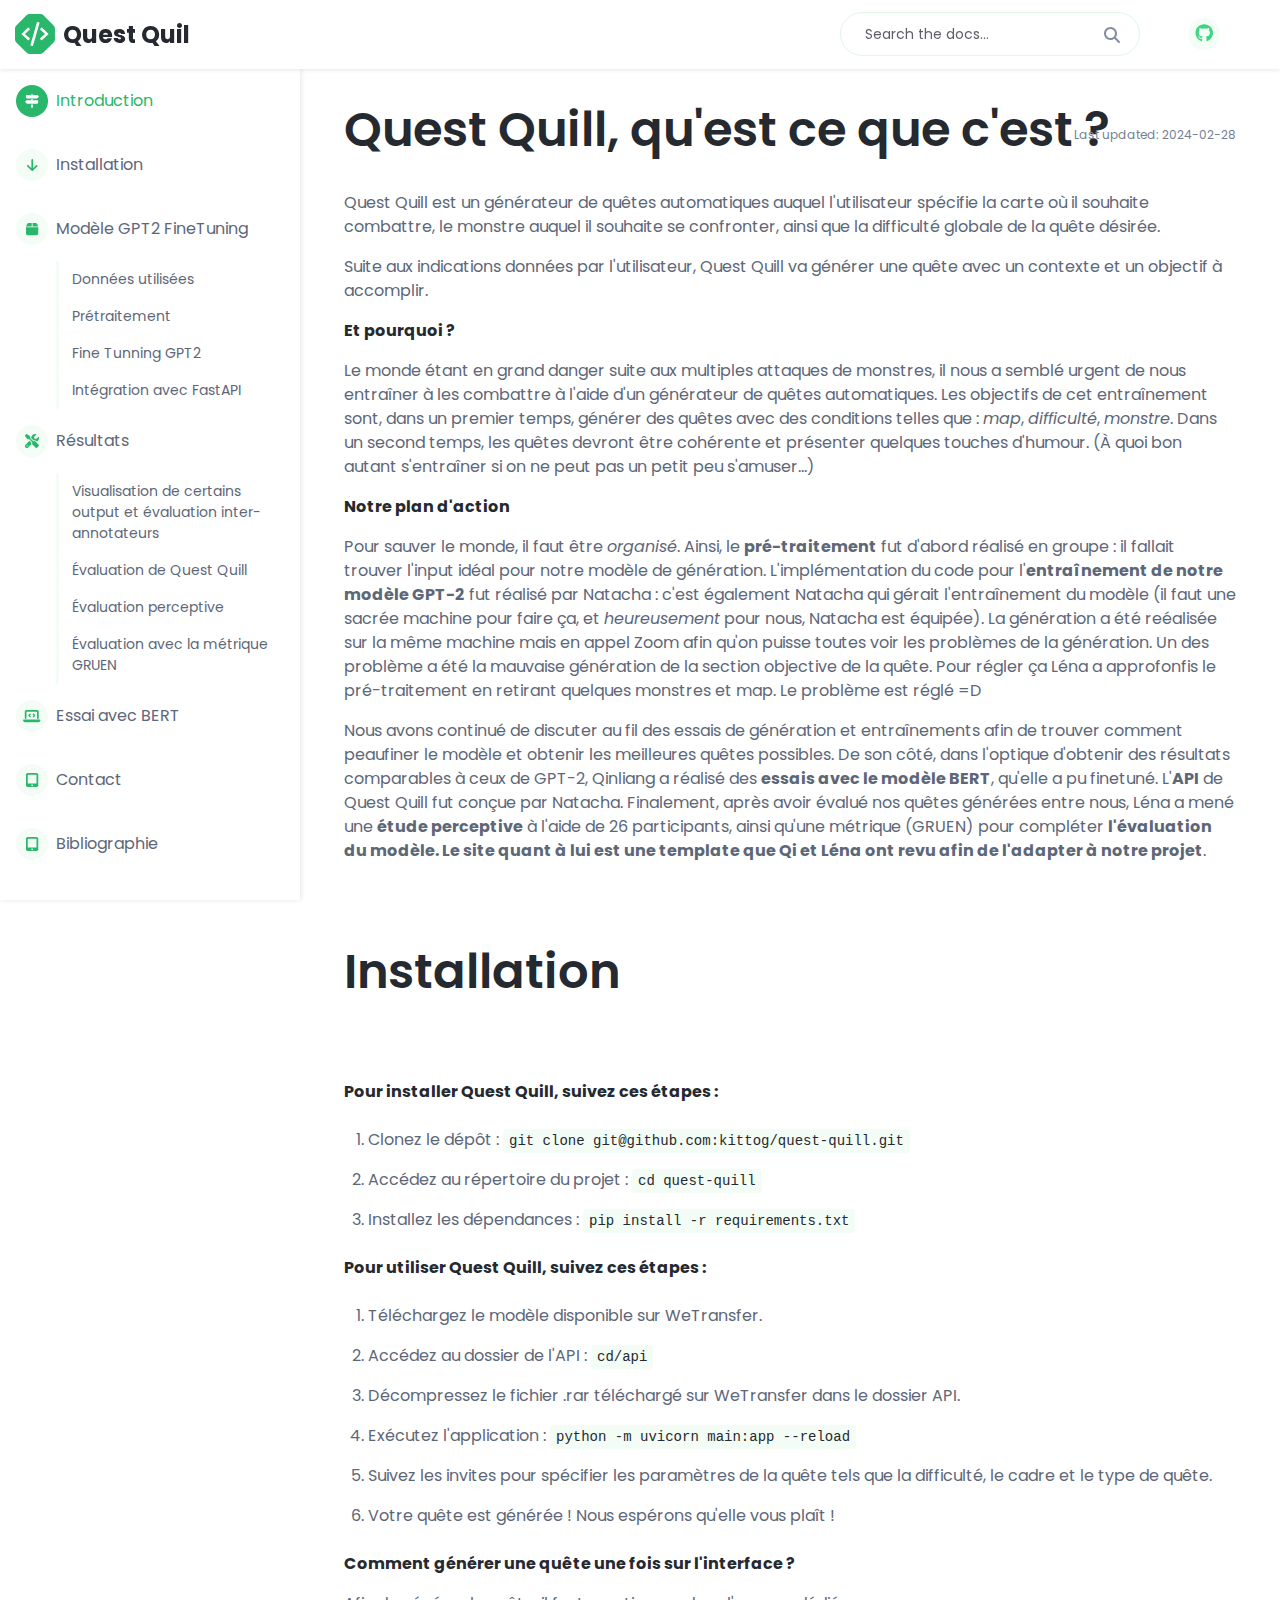
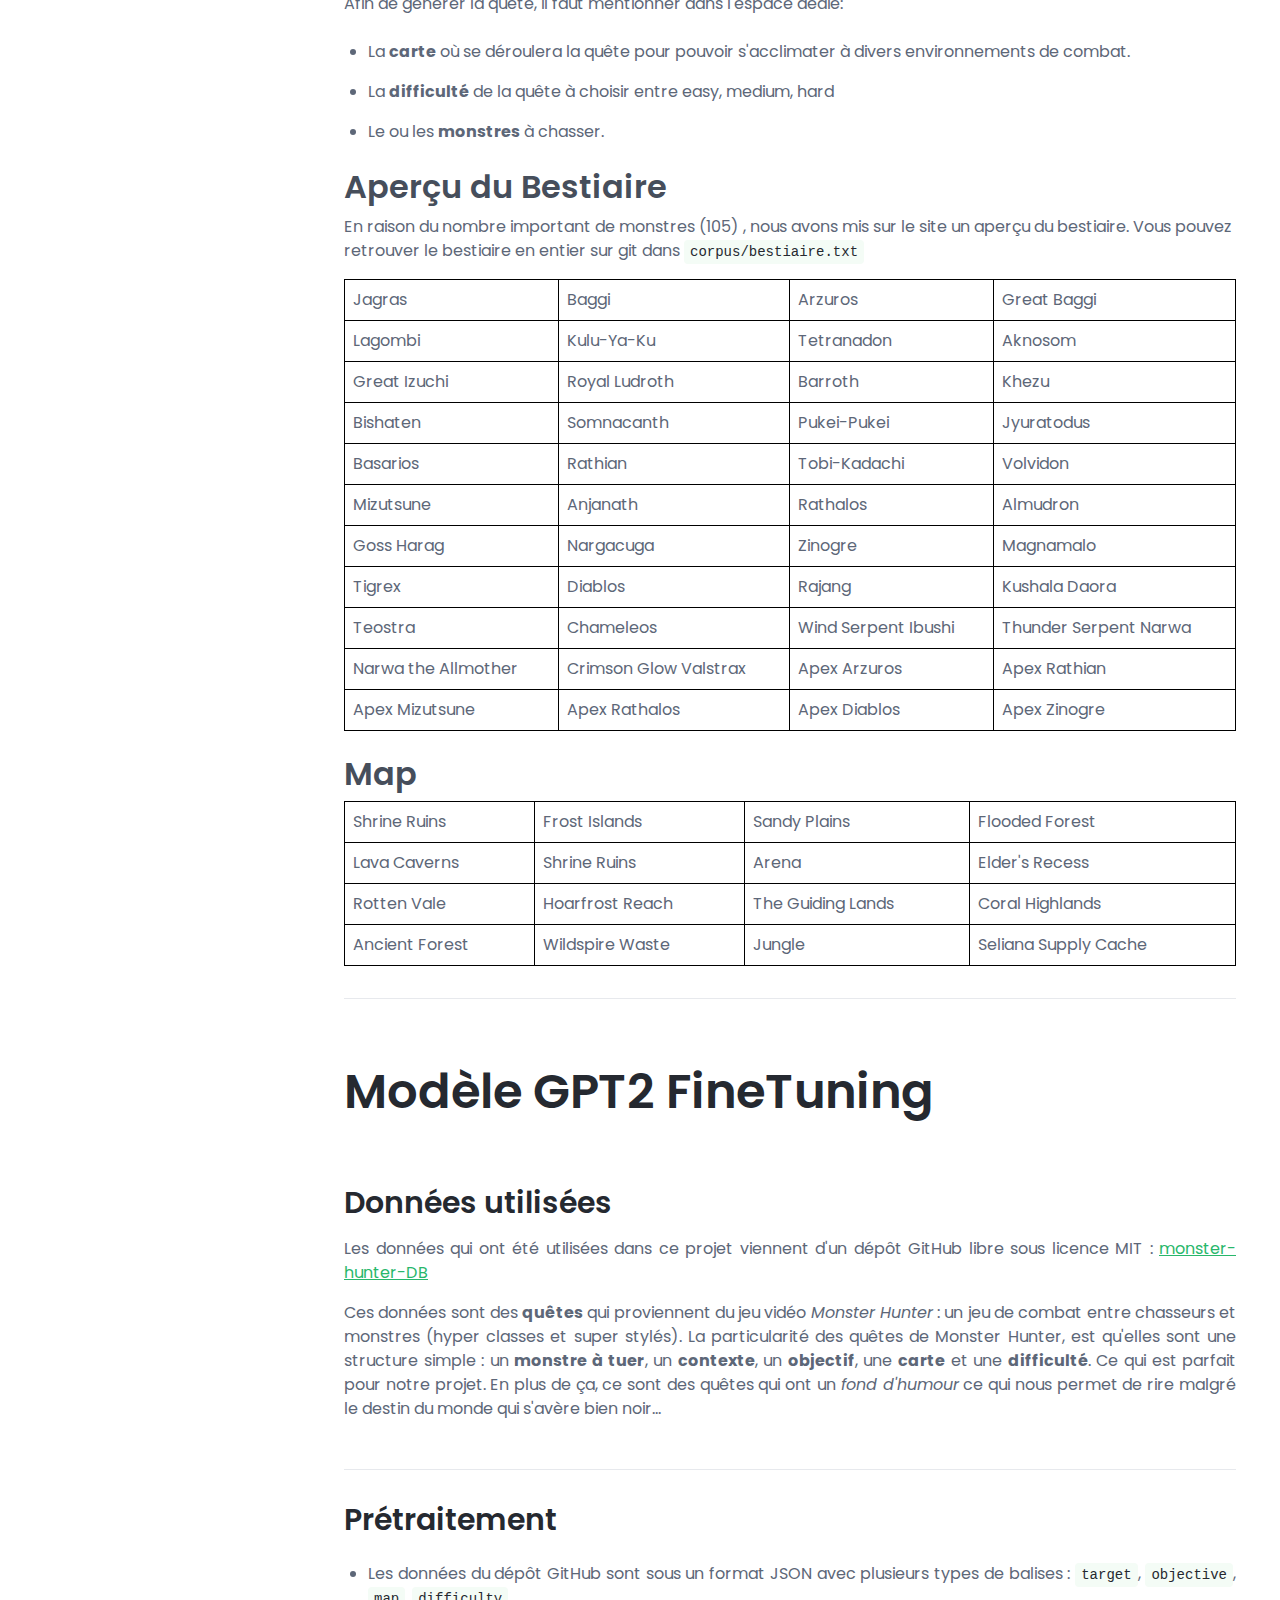
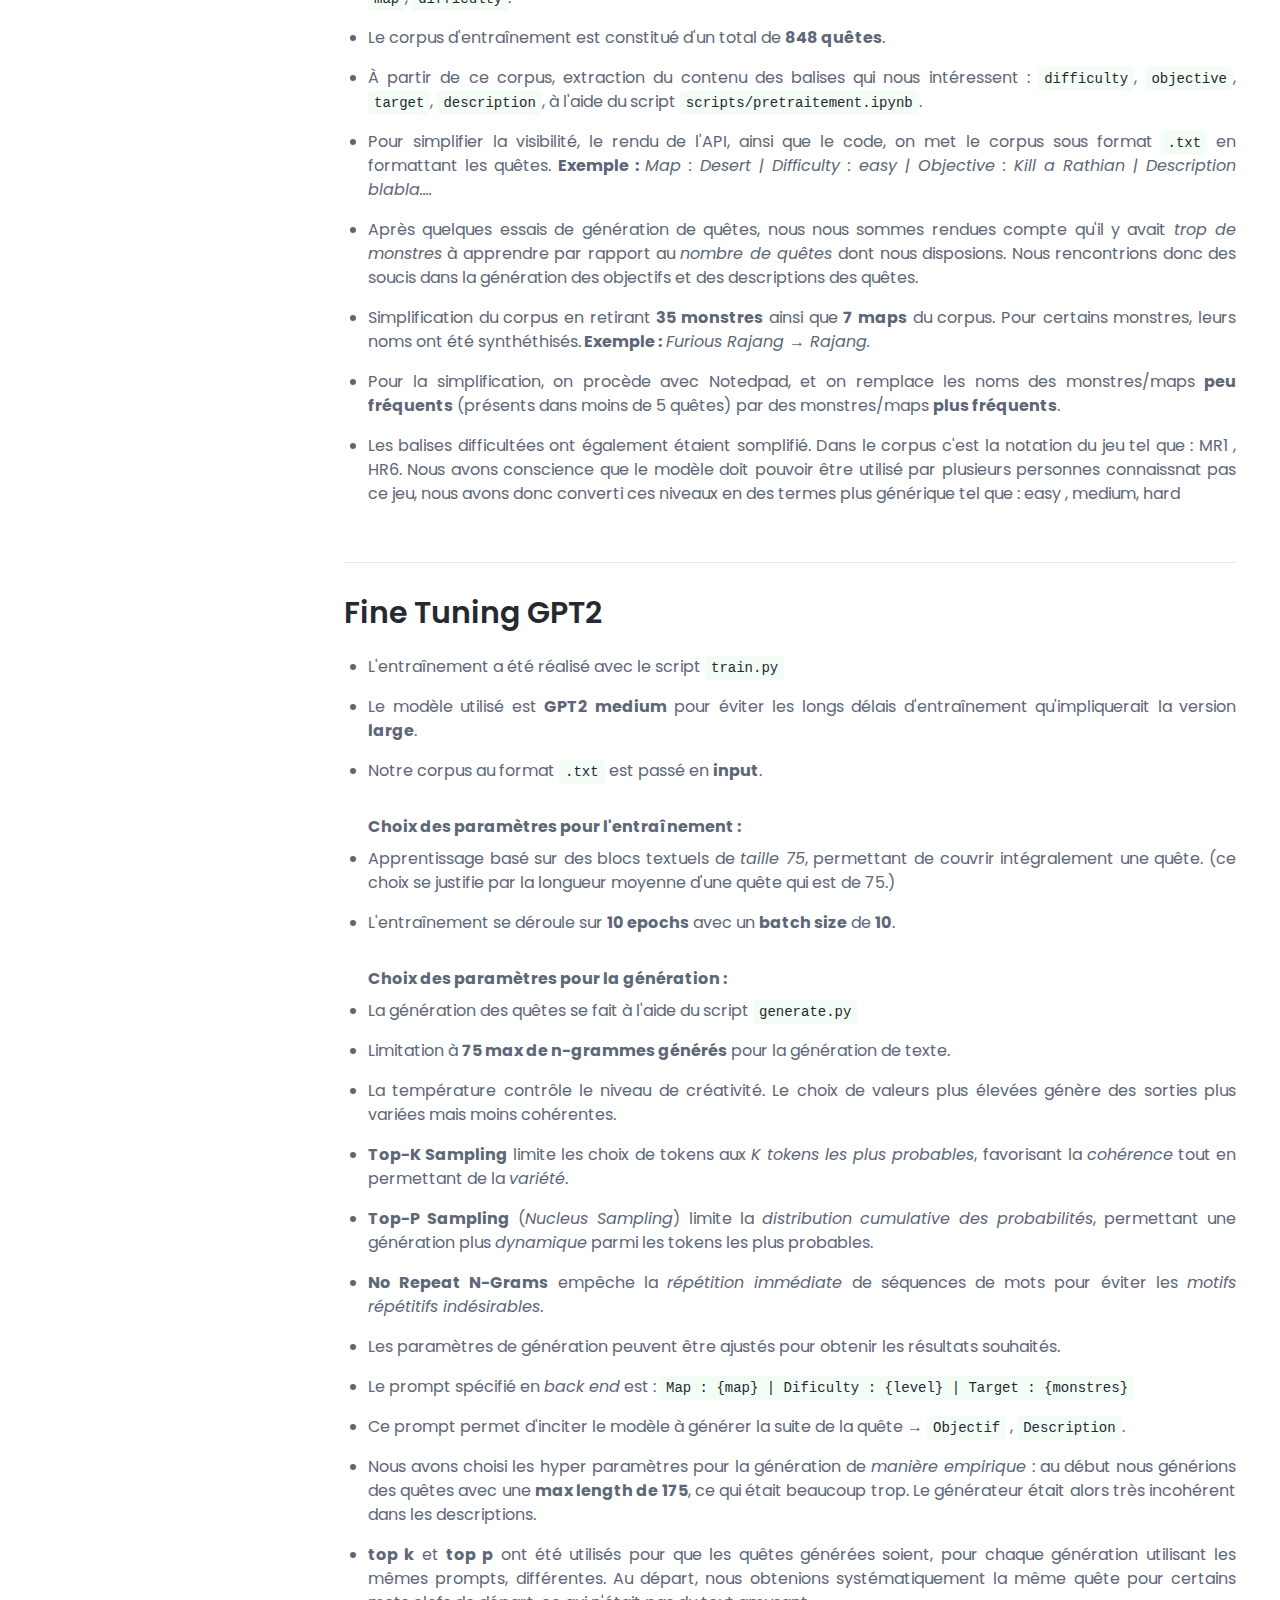
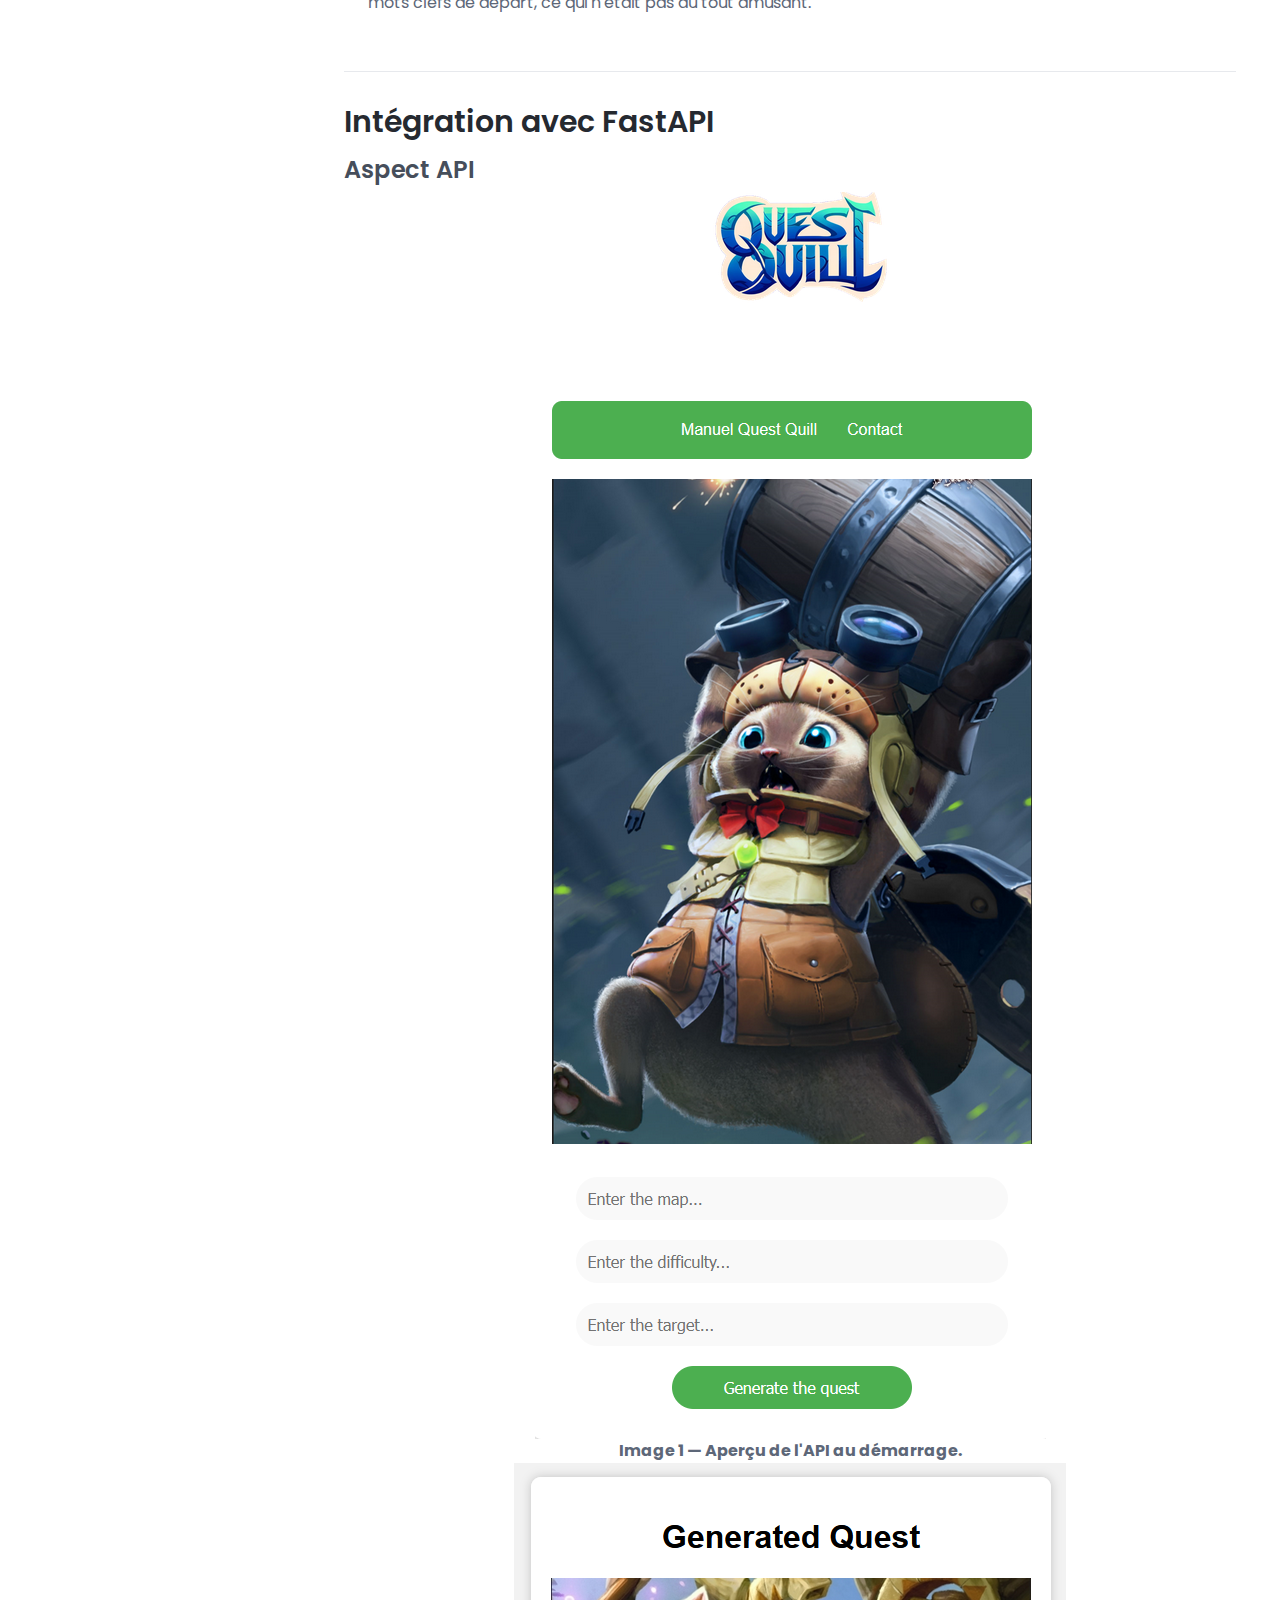
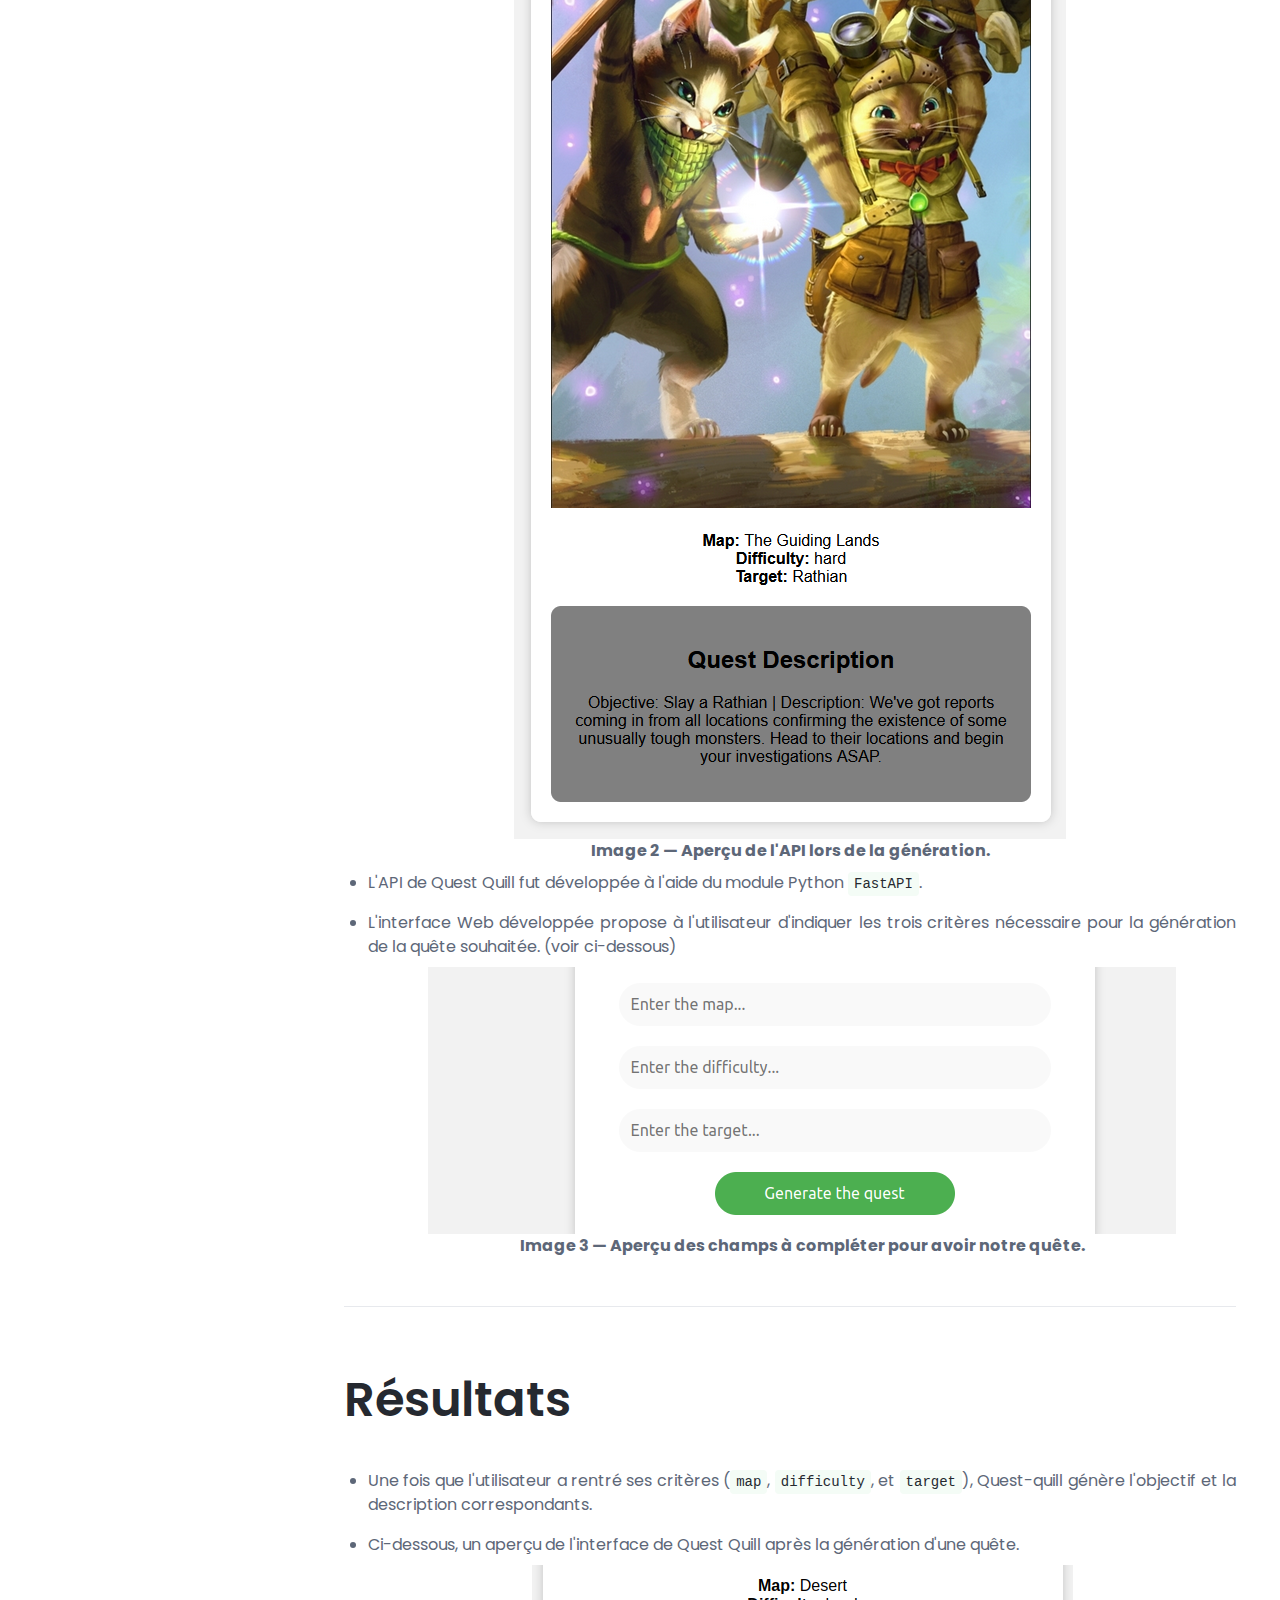
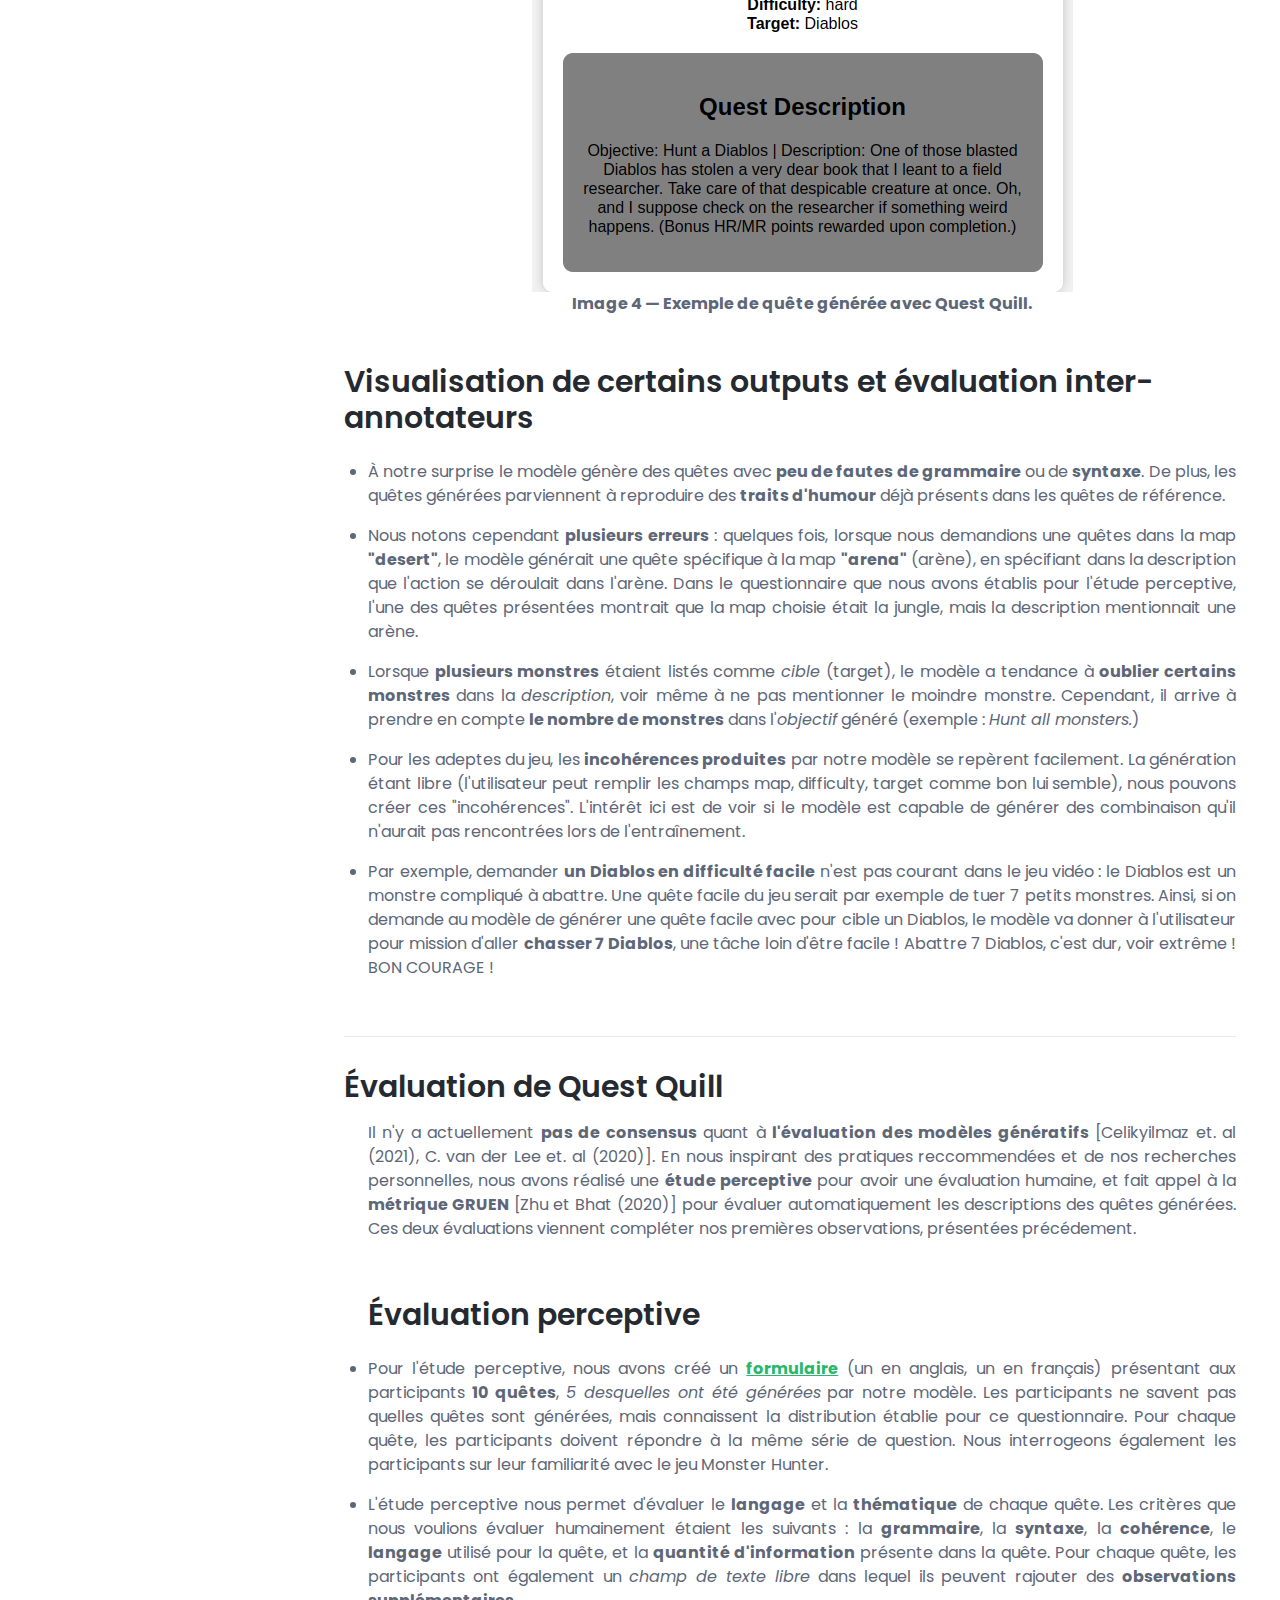
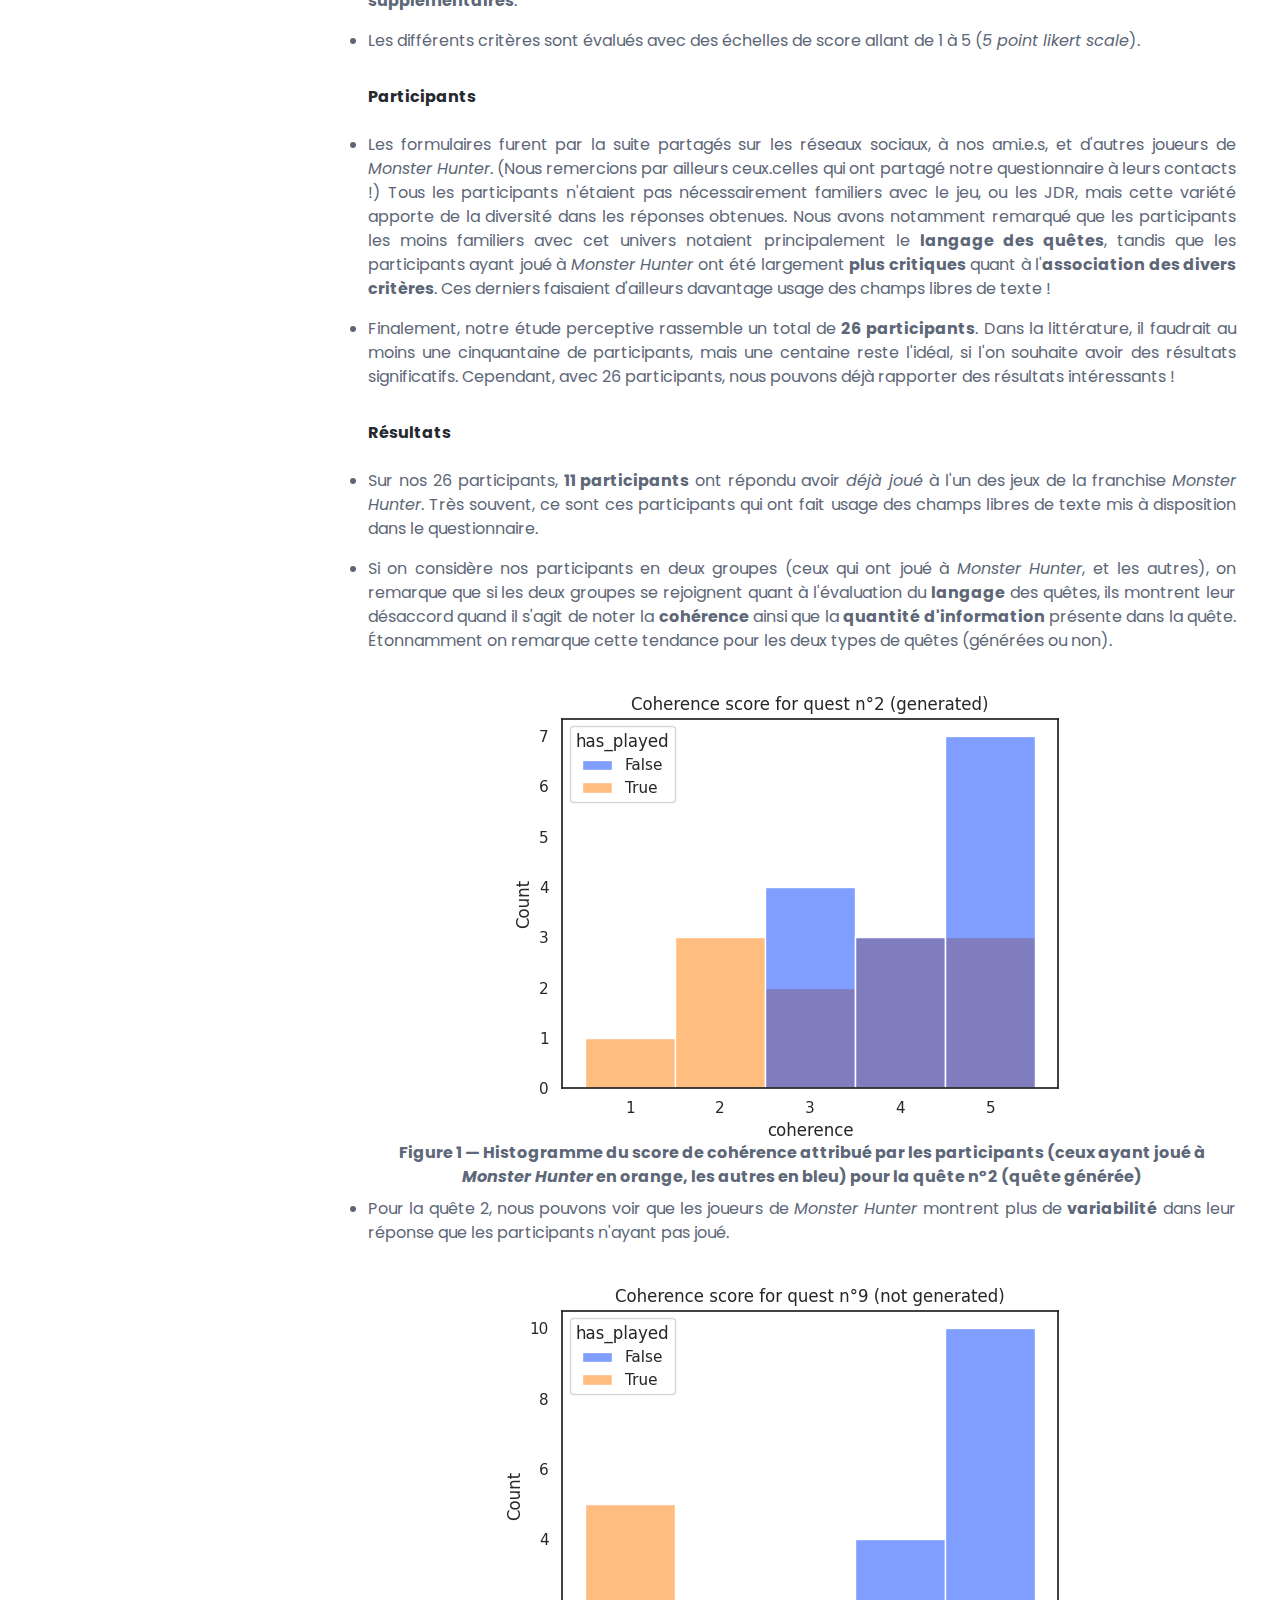
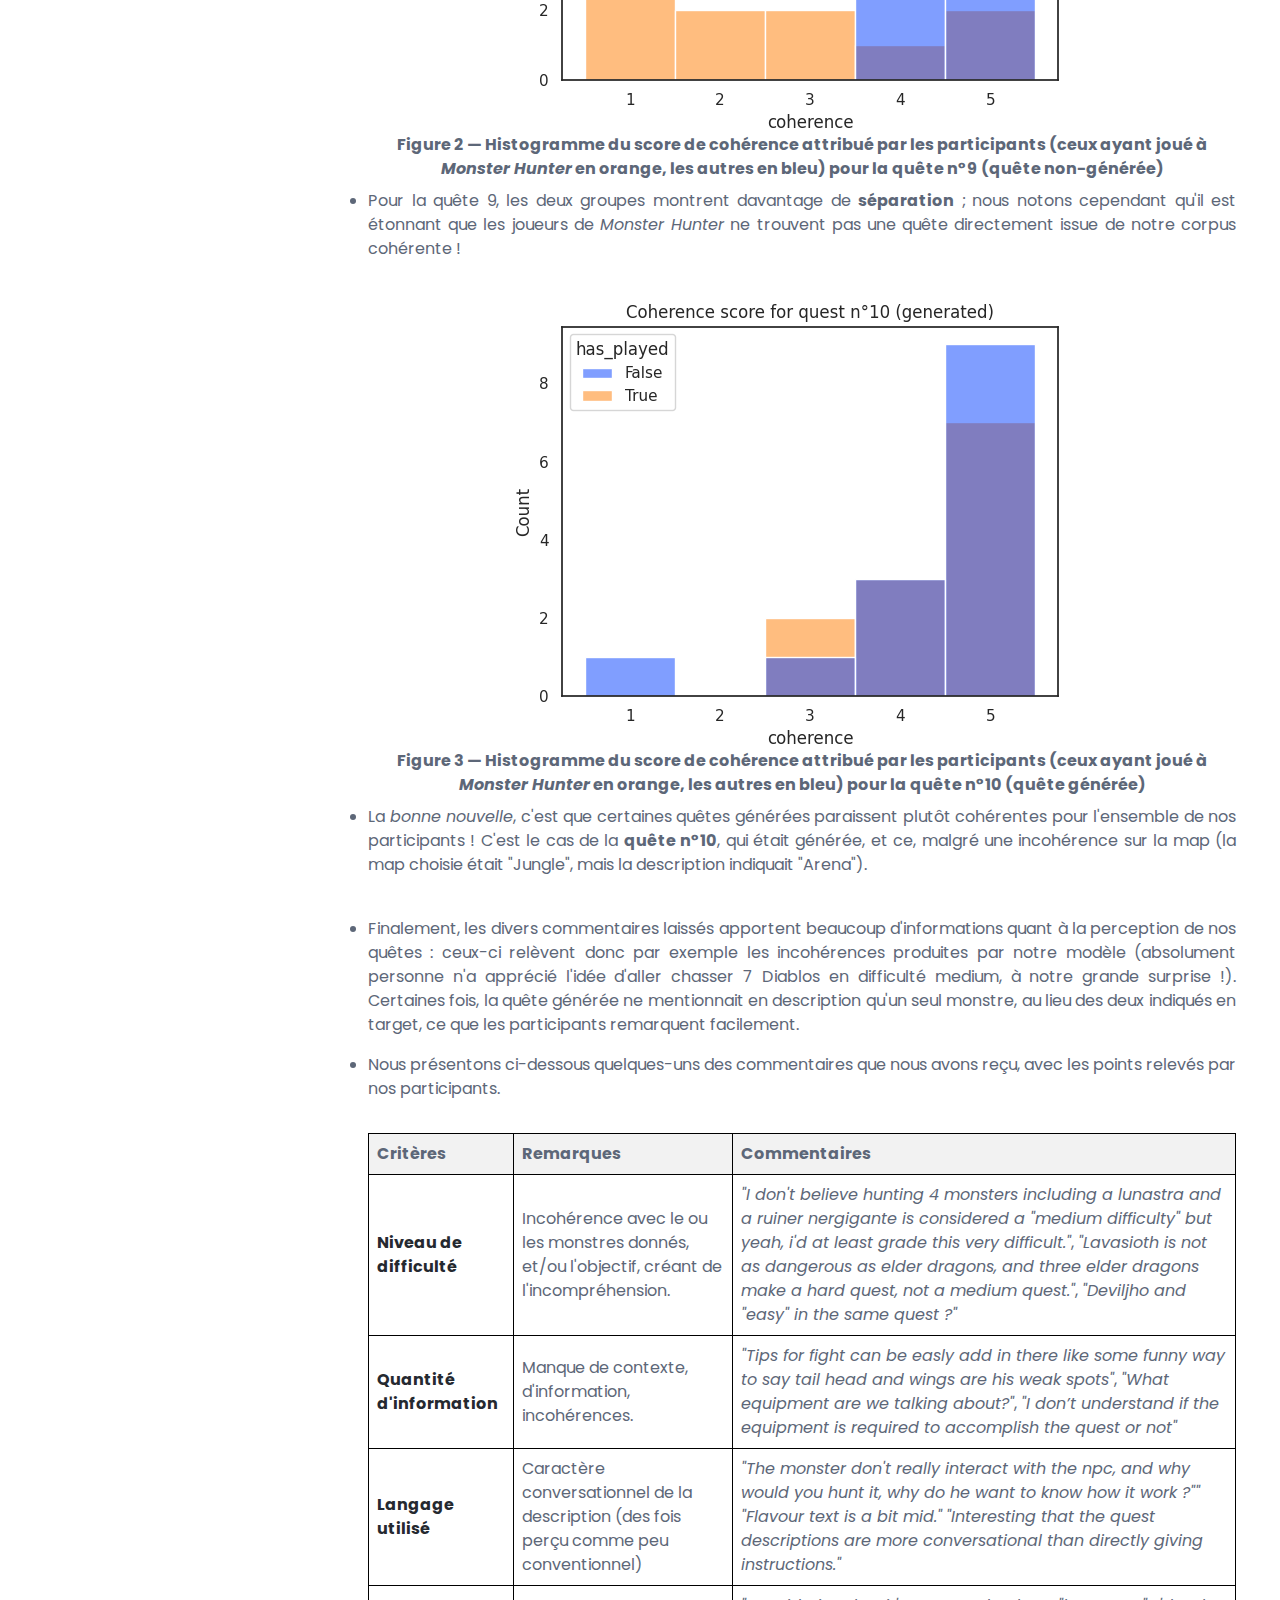
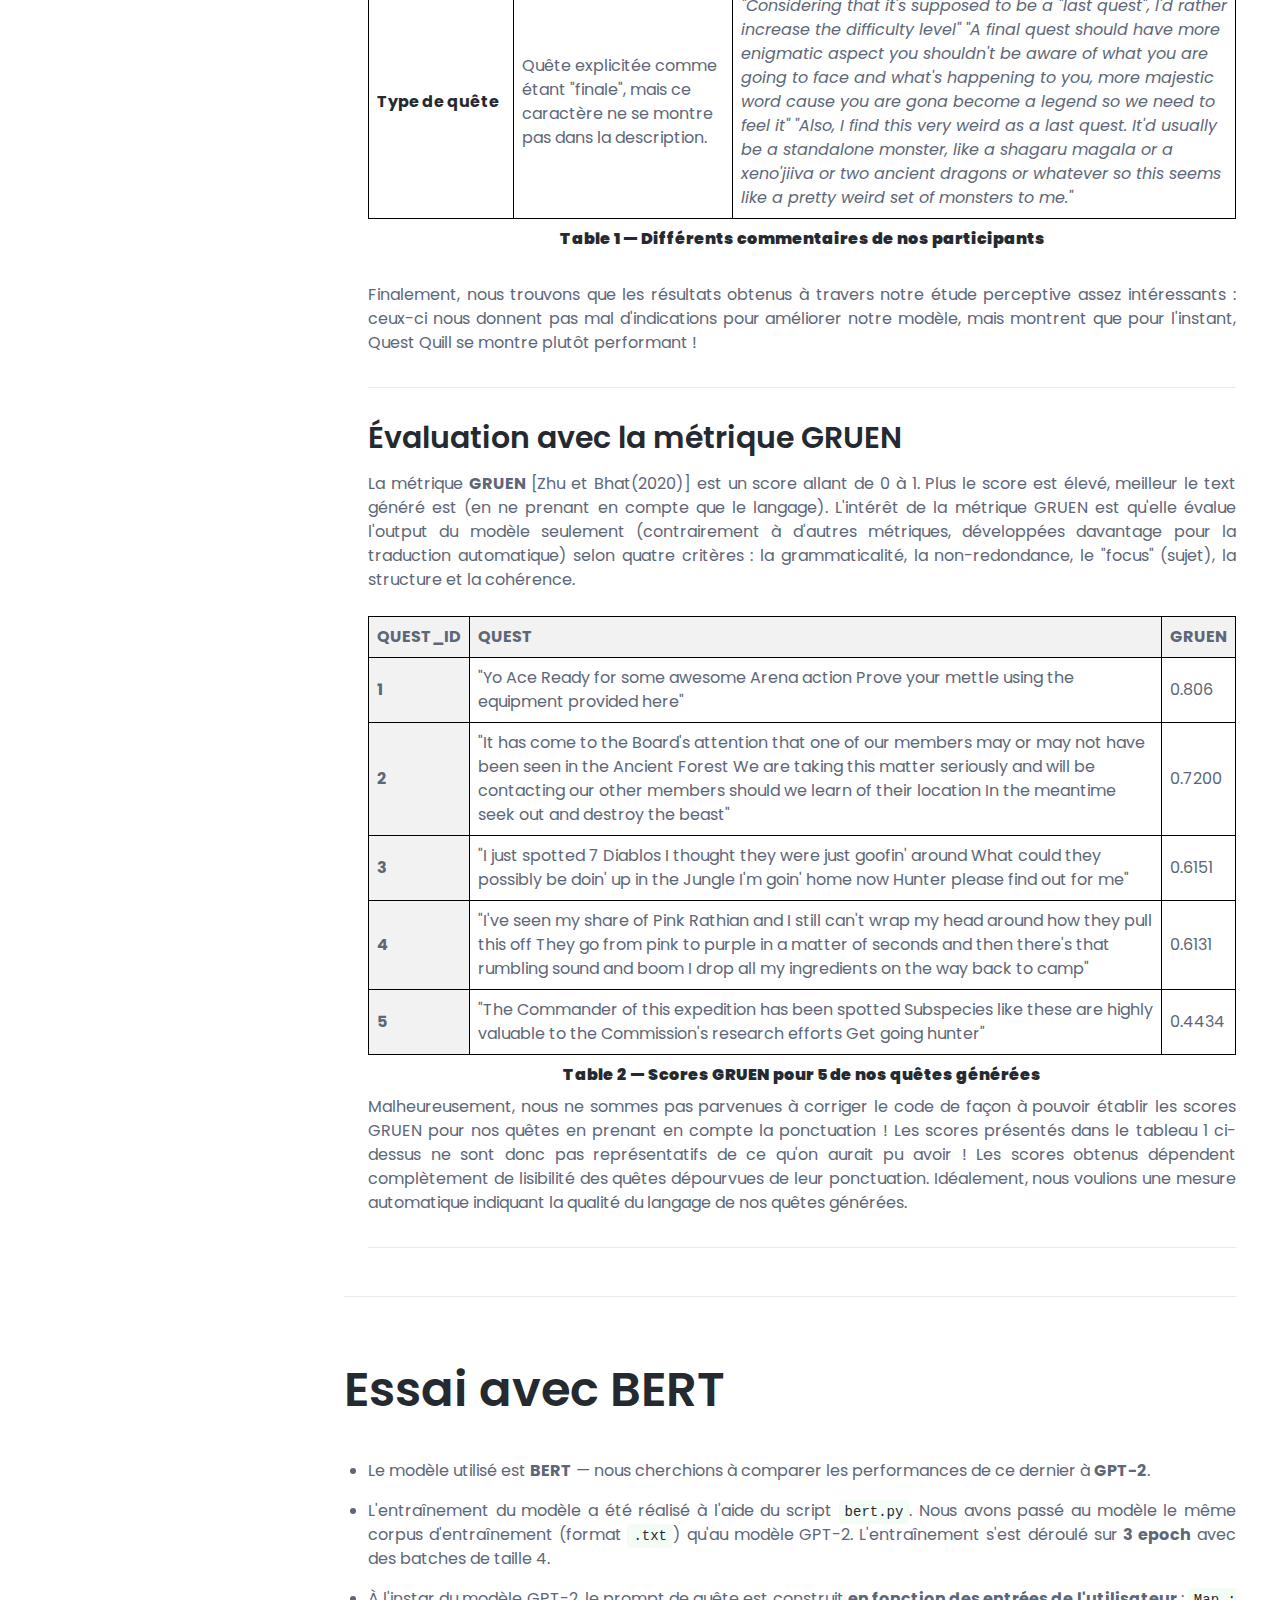
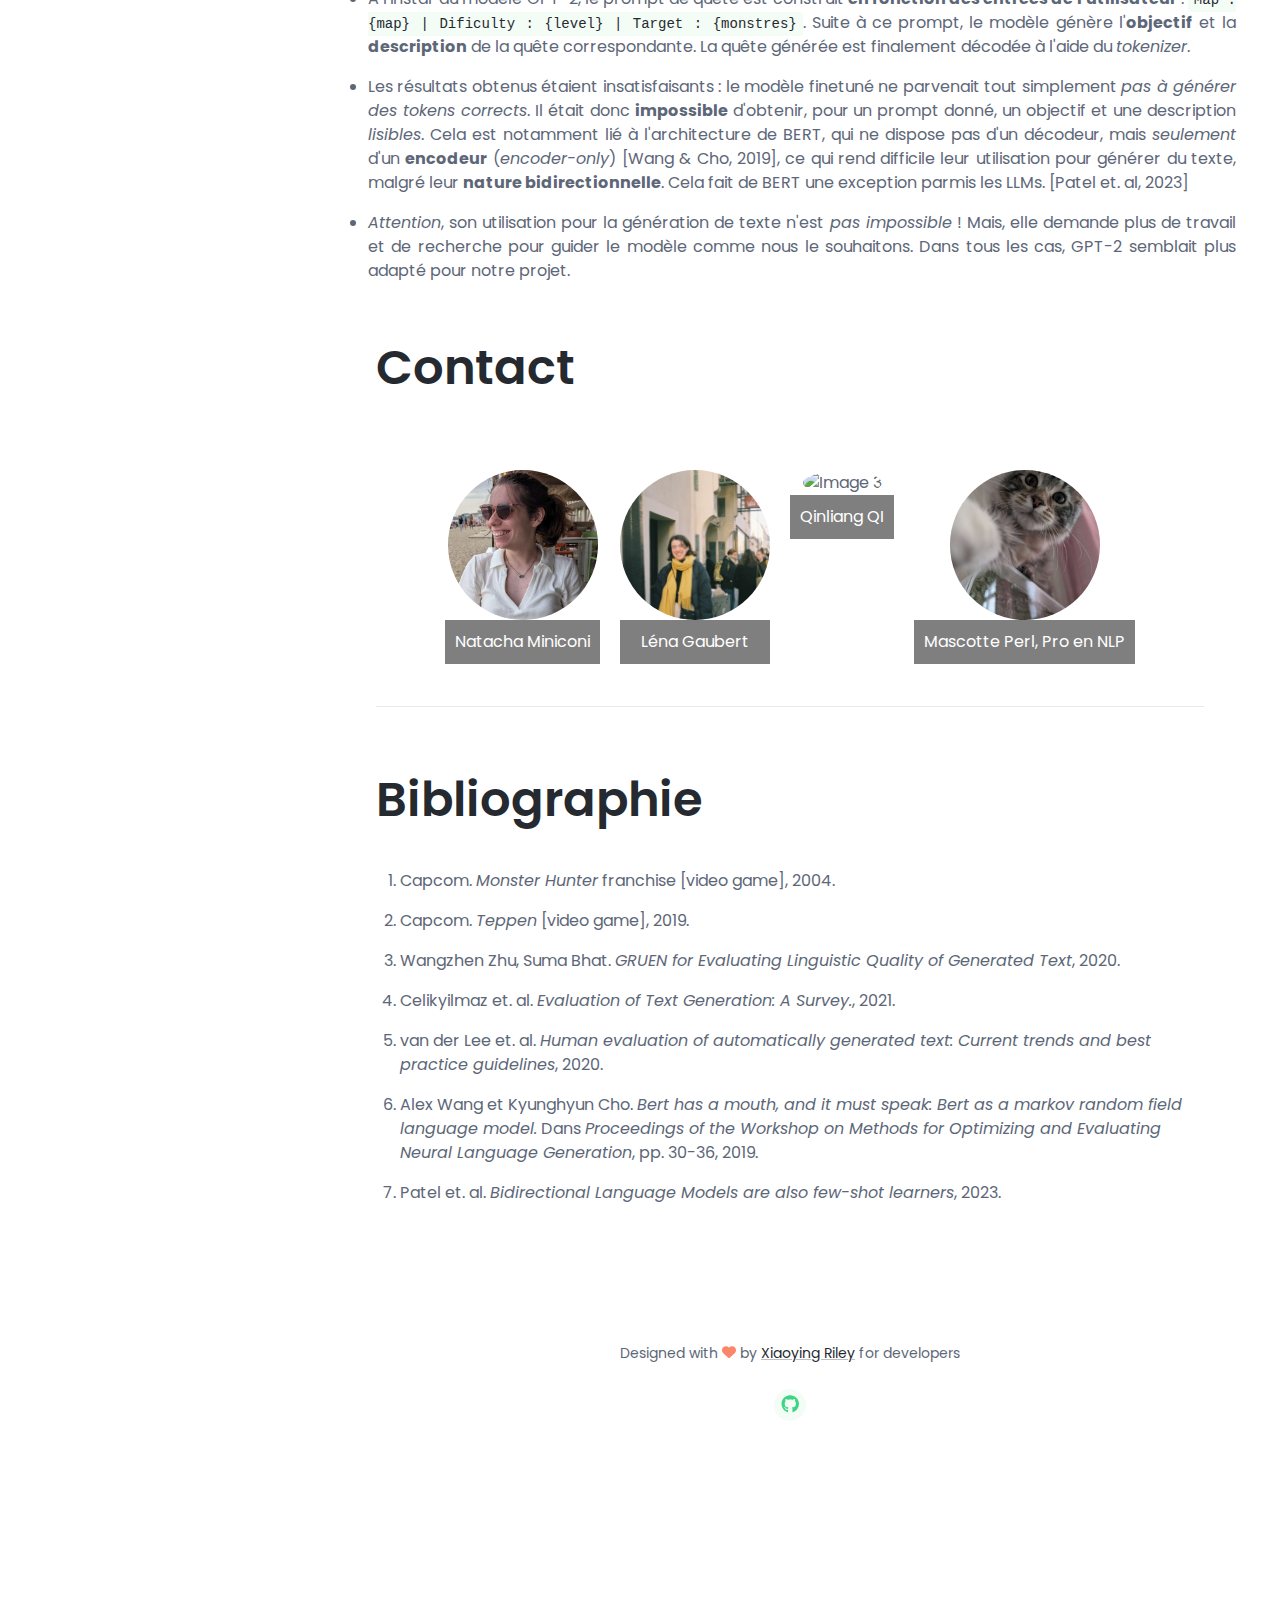
==== commit e18712c8: "Update docs-page.html" ====
--- a/docs-page.html
+++ b/docs-page.html
@@ -172,7 +172,8 @@
 							</head>
 							<body>
 
-							<h2>Bestiaire A COMPLETER</h2>
+							<h2>Aperçu du Bestiaire</h2>
+								<p>En raison du nombre important de monstres (105) , nous avons mis sur le site un aperçu du bestiaire. Vous pouvez retrouver le bestiaire en entier sur git dans <code>corpus/bestiaire.txt</code></p>
 
 							<table>
 								<tr>
